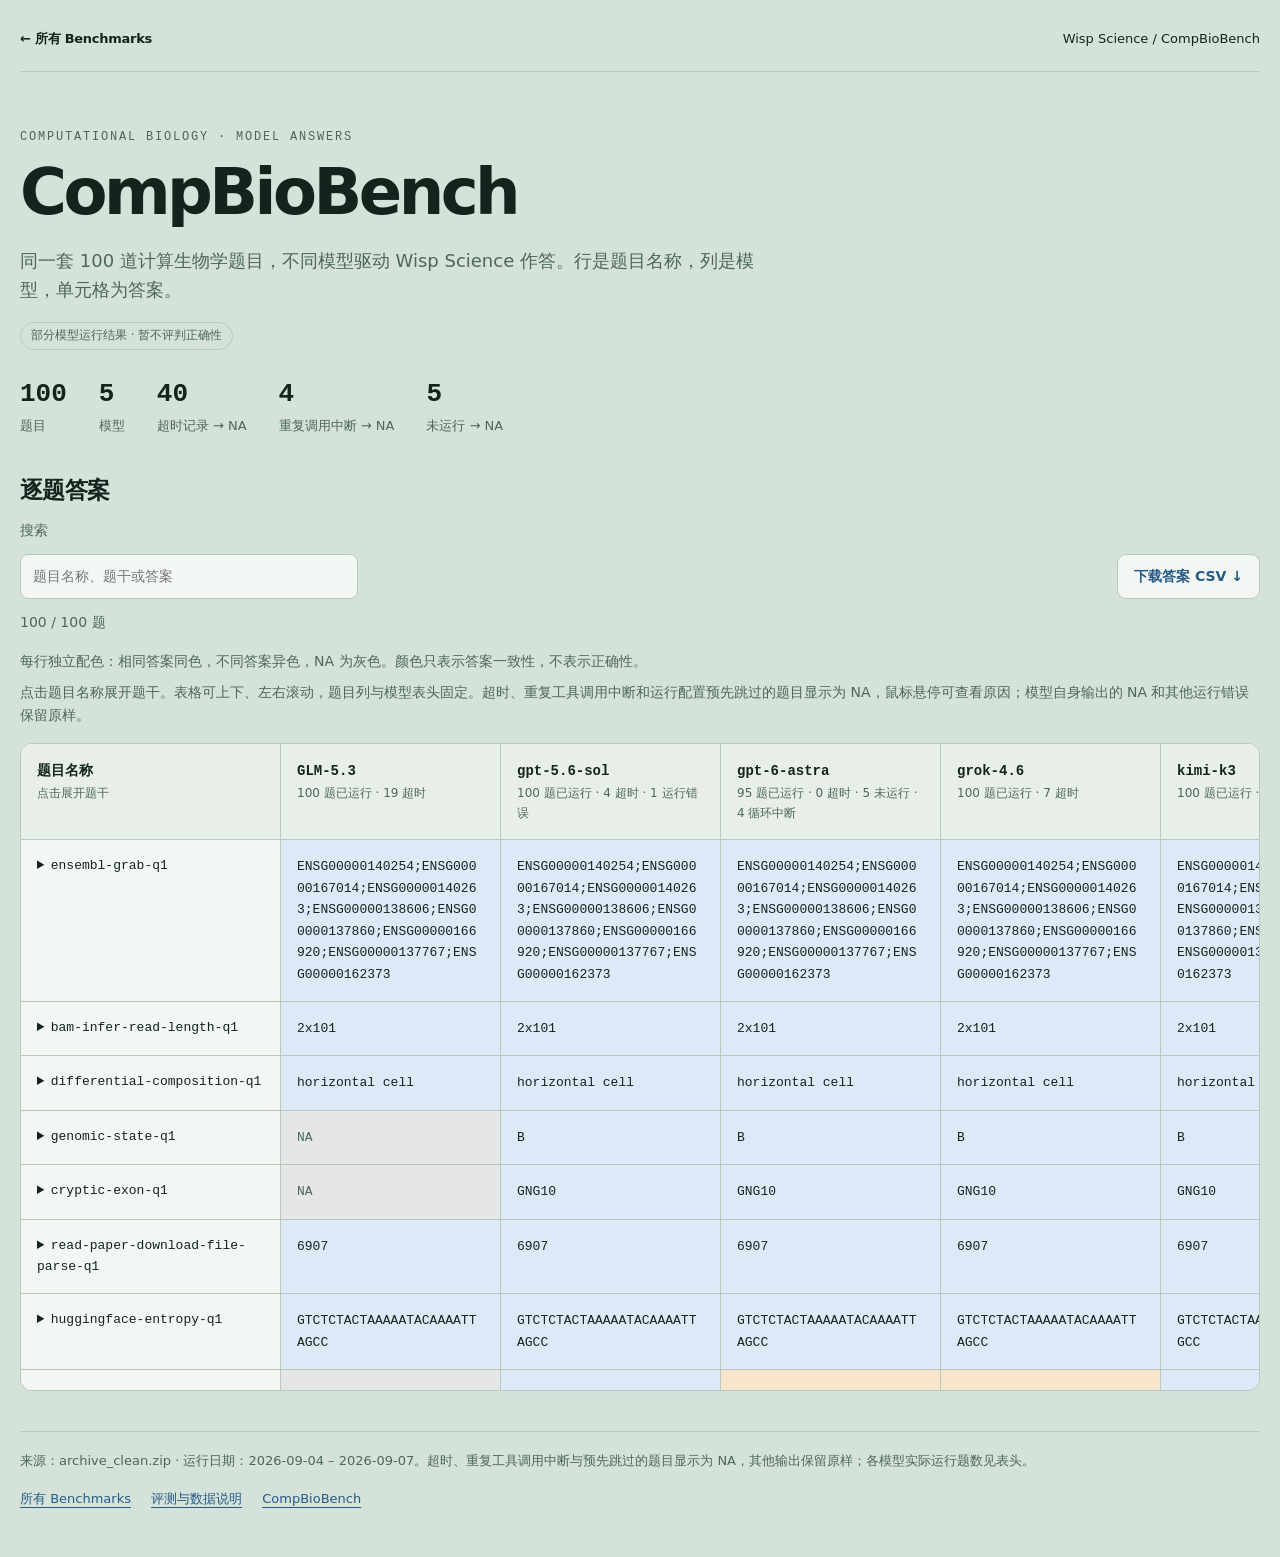
==== docs/compbiobench/index.html @ 80fd6249 "Color CompBioBench answers by agreement within each question" ====
<!DOCTYPE html>
<html lang="zh-CN">
<head>
  <meta charset="utf-8">
  <meta name="viewport" content="width=device-width, initial-scale=1">
  <title>CompBioBench · Wisp Science Benchmarks</title>
  <meta name="description" content="Wisp Science 在 CompBioBench 上的 100 题作答结果，按题目和模型并排展示原始答案。超时、重复工具调用中断和未运行显示 NA，暂不评判正确性。">
  <link rel="stylesheet" href="../site.css">
</head>
<body>
  <a class="skip" href="#results">跳到答案表</a>
  <div class="wrap wide">
    <nav class="topbar" aria-label="主导航">
      <a class="brand" href="../index.html">← 所有 Benchmarks</a>
      <span>Wisp Science / CompBioBench</span>
    </nav>
    <main>
      <header class="hero">
        <p class="eyebrow">Computational biology · Model answers</p>
        <h1>CompBioBench</h1>
        <p class="lede">同一套 100 道计算生物学题目，不同模型驱动 Wisp Science 作答。行是题目名称，列是模型，单元格为答案。</p>
        <span class="pill">部分模型运行结果 · 暂不评判正确性</span>
        <div class="stats" aria-label="运行概况">
          <div class="stat"><strong>100</strong><span>题目</span></div>
          <div class="stat"><strong>5</strong><span>模型</span></div>
          <div class="stat"><strong>40</strong><span>超时记录 → NA</span></div>
          <div class="stat"><strong>4</strong><span>重复调用中断 → NA</span></div>
          <div class="stat"><strong>5</strong><span>未运行 → NA</span></div>
        </div>
      </header>
      <section id="results" aria-labelledby="answers-title">
        <h2 id="answers-title">逐题答案</h2>
        <div class="toolbar">
          <div class="search">
            <label for="search">搜索</label>
            <input type="search" id="search" placeholder="题目名称、题干或答案" aria-controls="answer-table" autocomplete="off">
            <span class="count" id="count" role="status">100 / 100 题</span>
          </div>
          <a class="button" href="answers.csv" download>下载答案 CSV ↓</a>
        </div>
        <p class="note" style="margin:0 0 8px">每行独立配色：相同答案同色，不同答案异色，NA 为灰色。颜色只表示答案一致性，不表示正确性。</p>
        <p class="note" id="table-note" style="margin:0 0 16px">点击题目名称展开题干。表格可上下、左右滚动，题目列与模型表头固定。超时、重复工具调用中断和运行配置预先跳过的题目显示为 NA，鼠标悬停可查看原因；模型自身输出的 NA 和其他运行错误保留原样。</p>
        <div class="table-wrap" role="region" aria-label="CompBioBench 答案表，可滚动" tabindex="0">
          <table class="answers" id="answer-table" style="--model-count: 5" aria-labelledby="answers-title" aria-describedby="table-note">
            <thead><tr><th scope="col">题目名称<small>点击展开题干</small></th><th scope="col">GLM-5.3<small>100 题已运行 · 19 超时</small></th><th scope="col">gpt-5.6-sol<small>100 题已运行 · 4 超时 · 1 运行错误</small></th><th scope="col">gpt-6-astra<small>95 题已运行 · 0 超时 · 5 未运行 · 4 循环中断</small></th><th scope="col">grok-4.6<small>100 题已运行 · 7 超时</small></th><th scope="col">kimi-k3<small>100 题已运行 · 10 超时</small></th></tr></thead>
            <tbody><tr><th scope="row"><details><summary>ensembl-grab-q1</summary><p>Convert all of the following to Ensembl gene IDs. Provide the ID without the Ensembl version (e.g., ENSGXXXXXXXXXXXX not ENSGXXXXXXXXXXXX.XX). Respond with semi-colon separated values, no spaces. Inputs: 1. NM_001276266.2 2. TERB2 3. ENST00000267814 4. chr15:45167214-45187966 (hg38) 5. GeneID:9153 6. NP_922946.1 7. MIM:617658 8. BEN domain containing 5, transcript variant 6.</p></details></th><td data-answer-group="1">ENSG00000140254;ENSG00000167014;ENSG00000140263;ENSG00000138606;ENSG00000137860;ENSG00000166920;ENSG00000137767;ENSG00000162373</td><td data-answer-group="1">ENSG00000140254;ENSG00000167014;ENSG00000140263;ENSG00000138606;ENSG00000137860;ENSG00000166920;ENSG00000137767;ENSG00000162373</td><td data-answer-group="1">ENSG00000140254;ENSG00000167014;ENSG00000140263;ENSG00000138606;ENSG00000137860;ENSG00000166920;ENSG00000137767;ENSG00000162373</td><td data-answer-group="1">ENSG00000140254;ENSG00000167014;ENSG00000140263;ENSG00000138606;ENSG00000137860;ENSG00000166920;ENSG00000137767;ENSG00000162373</td><td data-answer-group="1">ENSG00000140254;ENSG00000167014;ENSG00000140263;ENSG00000138606;ENSG00000137860;ENSG00000166920;ENSG00000137767;ENSG00000162373</td></tr>
<tr><th scope="row"><details><summary>bam-infer-read-length-q1</summary><p>For the given BAM file mt.sorted.bam, infer if it&#x27;s paired or single ended reads and the read length. Expected output format: 1x57</p></details></th><td data-answer-group="1">2x101</td><td data-answer-group="1">2x101</td><td data-answer-group="1">2x101</td><td data-answer-group="1">2x101</td><td data-answer-group="1">2x101</td></tr>
<tr><th scope="row"><details><summary>differential-composition-q1</summary><p>differential.composition.q1.1.mtx.gz and differential.composition.q1.2.mtx.gz contain raw scRNA counts matrices derived from retinal samples of two individuals (one per file, each column is a unique barcode that passes QC). differential.composition.q1.genes.txt.gz is the list of common genes. One of the cell types is severely depleted in one of the two individuals. What is this cell type? Return only the name of the depleted cell type from this list: astrocyte, microglial cell, RPE cell, cone cell, rod cell, horizontal cell, bipolar cell, RGC, T cells, macrophage, Schwann cell, Pericyte, B cell, fibroblast, endothelial cell, muller glia cell.</p></details></th><td data-answer-group="1">horizontal cell</td><td data-answer-group="1">horizontal cell</td><td data-answer-group="1">horizontal cell</td><td data-answer-group="1">horizontal cell</td><td data-answer-group="1">horizontal cell</td></tr>
<tr><th scope="row"><details><summary>genomic-state-q1</summary><p>Consider chr11:124,738,681-124,738,772 (hg38). What is the likely purpose of this region? Choose only one. A. Active enhancer, Liver B. Active enhancer, Brain frontal lobe C. Active enhancer, ESC D. Active transcription, ubiquitous E. TSS poised or flanking, ubiquitous F. Polycomb repression, ubiquitous. Respond with a single letter.</p></details></th><td class="timeout" title="timeout：超时，暂记 NA" data-answer-group="0">NA</td><td data-answer-group="1">B</td><td data-answer-group="1">B</td><td data-answer-group="1">B</td><td data-answer-group="1">B</td></tr>
<tr><th scope="row"><details><summary>cryptic-exon-q1</summary><p>I have a bulk human RNA-seq fastq file cryptic.exon.q1.fq.gz. There is exactly one highly expressed coding gene that has a cryptic exon in it formed by two novel junctions. Report the HGNC gene symbol (uppercase) for that gene.</p></details></th><td class="timeout" title="timeout：超时，暂记 NA" data-answer-group="0">NA</td><td data-answer-group="1">GNG10</td><td data-answer-group="1">GNG10</td><td data-answer-group="1">GNG10</td><td data-answer-group="1">GNG10</td></tr>
<tr><th scope="row"><details><summary>read-paper-download-file-parse-q1</summary><p>Take a look at the pdf here: https://www.biorxiv.org/content/10.1101/2023.10.04.560808v2.full.pdf, can you find the exact number of peaks in the COC/L1 cluster? Follow any external links in the paper if additional data is required to answer this question. Respond with only the number.</p></details></th><td data-answer-group="1">6907</td><td data-answer-group="1">6907</td><td data-answer-group="1">6907</td><td data-answer-group="1">6907</td><td data-answer-group="1">6907</td></tr>
<tr><th scope="row"><details><summary>huggingface-entropy-q1</summary><p>Run the DNA language model here: https://huggingface.co/kuleshov-group/caduceus-ph_seqlen-131k_d_model-256_n_layer-16 on the 1000 bp long DNA sequence at hg38 chr12:7792299-7793299. Specifically, mask each base one at a time, keeping all others unmasked, and compute the per position base 2 entropy of the predictions. Return the substring corresponding to the longest run with &lt;0.5 entropy.</p></details></th><td data-answer-group="1">GTCTCTACTAAAAATACAAAATTAGCC</td><td data-answer-group="1">GTCTCTACTAAAAATACAAAATTAGCC</td><td data-answer-group="1">GTCTCTACTAAAAATACAAAATTAGCC</td><td data-answer-group="1">GTCTCTACTAAAAATACAAAATTAGCC</td><td data-answer-group="1">GTCTCTACTAAAAATACAAAATTAGCC</td></tr>
<tr><th scope="row"><details><summary>ml-model-track-overlap-q1</summary><p>Borzoi (Linder et al., doi:10.1038/s41588-024-02053-6) and Sei (Chen et al., doi:10.1038/s41588-022-01102-2) are both DNA sequence models trained to predict genomic assay outputs. Out of the Sei tracks that are linked to a specific Cistrome ID, how many tracks share provenance with any of the tracks in Borzoi? Round your answer to the nearest 100.</p></details></th><td class="timeout" title="timeout：超时，暂记 NA" data-answer-group="0">NA</td><td data-answer-group="1">1300</td><td data-answer-group="2">3600</td><td data-answer-group="2">3600</td><td data-answer-group="1">1300</td></tr>
<tr><th scope="row"><details><summary>compute-gc-content-interval-q1</summary><p>Using the GRCh38.p13 human reference genome, retrieve the reference DNA sequence for chromosome 1 from positions 1,000,000 to 1,000,100 (1-based, inclusive) on the &#x27;+&#x27; strand, and calculate: (1) gc_percent (rounded to 2 decimals), (2) length, (3) n_count (the number of Ns in the sequence), and (4) sequence_md5 (MD5 of the uppercase interval sequence). Return the results as a comma-separated string in the format: gc_percent,length,n_count,sequence_md5. For example: &quot;31.86,10,50,v24a827t740a77764d0d8e35ba56f612&quot;  </p></details></th><td data-answer-group="1">83.17,101,0,c94c827d740a77064d0d8e35bb54f686</td><td data-answer-group="1">83.17,101,0,c94c827d740a77064d0d8e35bb54f686</td><td data-answer-group="1">83.17,101,0,c94c827d740a77064d0d8e35bb54f686</td><td data-answer-group="1">83.17,101,0,c94c827d740a77064d0d8e35bb54f686</td><td data-answer-group="1">83.17,101,0,c94c827d740a77064d0d8e35bb54f686</td></tr>
<tr><th scope="row"><details><summary>reverse-search-gwas-q1</summary><p>Identify the PubMed ID of the study from which this summary statistics in reverse.search.gwas.q1.tsv.gz are derived. Print only the PMID, e.g. 31510655. </p></details></th><td class="timeout" title="timeout：超时，暂记 NA" data-answer-group="0">NA</td><td data-answer-group="1">37164013</td><td data-answer-group="2">The safest next action is to resume exact numerical matching against original summary-statistics files, using the saved catalog and comparison results in [global_match.txt](global_match.txt), [studies_catalog.tsv](studies_catalog.tsv), and [protein_heads.txt](protein_heads.txt), rather than submit a guessed PMID.</td><td class="timeout" title="timeout：超时，暂记 NA" data-answer-group="0">NA</td><td class="timeout" title="timeout：超时，暂记 NA" data-answer-group="0">NA</td></tr>
<tr><th scope="row"><details><summary>pathogenic-variant-lookup-q1</summary><p>Using the human SHH MANE Select transcript on hg38, consider the coding sequence within exon 1. Within this interval, identify all OMIM allelic variants with phenotypes that map to single-nucleotide missense substitutions in SHH. Retrieve the AlphaMissense pathogenicity scores for those amino-acid substitutions. Return the single variant with the highest AlphaMissense score, in chr:pos (1-based) format.</p></details></th><td data-answer-group="1">chr7:155811860</td><td data-answer-group="1">chr7:155811860</td><td data-answer-group="1">chr7:155811860</td><td data-answer-group="1">chr7:155811860</td><td data-answer-group="2">chr7:155806509</td></tr>
<tr><th scope="row"><details><summary>identify-donor-q1</summary><p>The pair end fastqs (identify.donor.R1.fq.gz, identify.donor.R2.fq.gz) correspond to reads from one of the 1000G donors (2504 high coverage set) from a 5Mb region of the genome. Identify the donor and report the 1000G sample ID, e.g. HG03884</p></details></th><td data-answer-group="1">HG03861</td><td data-answer-group="1">HG03861</td><td data-answer-group="1">HG03861</td><td data-answer-group="1">HG03861</td><td data-answer-group="1">HG03861</td></tr>
<tr><th scope="row"><details><summary>contaminated-rna-q3</summary><p>You are given a single-end RNA-seq FASTQ file (contaminated.rna.q3.fq.gz). The sample is expected to be human, but it may contain reads from another organism. Determine the genus of the most likely non-human organism present, if any. Report your answer as the exact scientific genus name in all lowercase letters (for example, mus), else respond with &quot;none&quot;.</p></details></th><td data-answer-group="1">mesomycoplasma</td><td data-answer-group="2">pan</td><td class="skipped" title="未运行：External taxonomic reference database; supplied FASTQ is already local" data-answer-group="0">NA</td><td data-answer-group="2">pan</td><td data-answer-group="1">mesomycoplasma</td></tr>
<tr><th scope="row"><details><summary>hic-differential-loop-q1</summary><p>Consider the MicroC data for H1 and HFF cells from the following paper: https://doi.org/10.1016/j.molcel.2020.03.003. In the sub-compartment containing the NANOG gene (chr12:7629950-7809597), there is a differential loop between the two samples. Report the position of the loop (on chr12) in the following format start;end, with start&lt;end rounded to the nearest 20000 and no commas.</p></details></th><td data-answer-group="1">7720000;7800000</td><td data-answer-group="1">7720000;7800000</td><td data-answer-group="1">7720000;7800000</td><td data-answer-group="1">7720000;7800000</td><td data-answer-group="2">7640000;7760000</td></tr>
<tr><th scope="row"><details><summary>encode-atac-pipeline-q1</summary><p>encode.atac.pipeline.q1.R1.fq.gz and encode.atac.pipeline.q1.R2.fq.gz are paired-end ATAC-seq reads from a human sample. Process them through the ENCODE ATAC-seq pipeline v2.2.3 (https://github.com/ENCODE-DCC/atac-seq-pipeline/tree/v2.2.3). Keep the input json similar to https://github.com/ENCODE-DCC/atac-seq-pipeline/blob/v2.2.3/example_input_json/ENCSR356KRQ_subsampled.json, but remove the atac.enable_xcor line. After the pipeline completes, report the reproducibility IDR N_opt number from the qc.json file.</p></details></th><td data-answer-group="1">All intermediate files are inside the workspace; nothing scientific was deleted.</td><td class="timeout" title="timeout：超时，暂记 NA" data-answer-group="0">NA</td><td class="skipped" title="未运行：External ENCODE ATAC reference bundle and alignment indexes" data-answer-group="0">NA</td><td class="timeout" title="timeout：超时，暂记 NA" data-answer-group="0">NA</td><td data-answer-group="2">29597</td></tr>
<tr><th scope="row"><details><summary>pooled-infer-donors-q1</summary><p>pooled.infer.donors.q1.bam is an aligned scRNA-seq BAM from a pooled human sample. The file includes cell barcode tags. Determine the number of distinct donors contributing cells to the pool.</p></details></th><td class="timeout" title="timeout：超时，暂记 NA" data-answer-group="0">NA</td><td data-answer-group="1">4</td><td data-answer-group="1">4</td><td data-answer-group="1">4</td><td data-answer-group="1">4</td></tr>
<tr><th scope="row"><details><summary>overexpress-tf-q1</summary><p>We perturbed a primary cell culture with a cocktail of transcription factors (TFs). ATAC-seq is performed on the initial sample and 48 hours after perturbation. overexpress.tf.q1.ref.bed.gz and overexpress.tf.q1.perturb.bed.gz contain the filtered aligned fragment files (hg38) corresponding to the initial and perturbed samples, respectively. Exactly one of the TFs in the following list is part of the cocktail: FOXA1, ASCL1, TFAP2A, RUNX1, KLF4, PAX7, TCF7, REST, SPI1, GATA3. Identify which one.</p></details></th><td data-answer-group="1">KLF4</td><td data-answer-group="1">KLF4</td><td data-answer-group="1">KLF4</td><td data-answer-group="1">KLF4</td><td class="timeout" title="timeout：超时，暂记 NA" data-answer-group="0">NA</td></tr>
<tr><th scope="row"><details><summary>conservation-lookup-q1</summary><p>Using the human SHH MANE Select transcript, take the cDNA sequence from the annotated start codon through the end of exon 1. For each of the following species: Pan troglodytes, Macaca mulatta, Pan paniscus, Indri indri, Semnopithecus johnii, Ailuropoda melanoleuca, Delphinapterus leucas, obtain the orthologous cDNA segment corresponding to the same region (prefer a one-to-one ortholog; if multiple transcripts exist, use the canonical/longest protein-coding transcript). Compute the Levenshtein edit distance to the human sequence. Return results as a comma-separated list (no spaces) in the listed species order.</p></details></th><td data-answer-group="1">9,16,0,20,5,24,35</td><td data-answer-group="2">9,16,0,29,14,24,35</td><td data-answer-group="3">0,7,0,20,5,24,27</td><td data-answer-group="3">0,7,0,20,5,24,27</td><td data-answer-group="1">9,16,0,20,5,24,35</td></tr>
<tr><th scope="row"><details><summary>splice-pred-q1</summary><p>Extract the human genomic DNA sequence from hg38 at chr12:120,196,699-120,201,111. This locus is on the minus strand. Run OpenSpliceAI (v0.0.5) to predict with the OSAIMANE-10000nt models, averaging predictions across all 5 checkpoints. Call donor and acceptor splice sites with score ≥ 0.9. Reconstruct exons on the gene strand by pairing each predicted acceptor with the next predicted donor in transcript order, and count the terminal exons using the interval boundaries as transcript boundaries. Report the total number of predicted exons.</p></details></th><td data-answer-group="1">7</td><td data-answer-group="1">7</td><td data-answer-group="1">7</td><td data-answer-group="1">7</td><td data-answer-group="2">8</td></tr>
<tr><th scope="row"><details><summary>borzoi-rnaseq-q1</summary><p>Use the Borzoi model (replicate 0) to predict the total RNA-seq coverage on the forward strand for the experiment ENCFF281BWX, over the genomic interval chr1:70157360-70353968 in the hg38 genome. Return the total predicted RNA-seq coverage over the specified interval, which means reversing any transformations that were applied to RNA-seq coverage before training the Borzoi model. The Borzoi paper is saved as borzoi.rnaseq.q1.pdf. Round the answer to the nearest 10.</p></details></th><td data-answer-group="1">9380</td><td data-answer-group="2">2810</td><td data-answer-group="1">9380</td><td data-answer-group="3">8870</td><td data-answer-group="1">9380</td></tr>
<tr><th scope="row"><details><summary>calculate-average-gene-expression-q1</summary><p>Using the single-cell dataset in AnnData format located at pbmc3k.h5ad, determine the average log-normalized expression for the gene S100B in all cells belonging to the group labeled &#x27;B cells&#x27; in the &#x27;louvain&#x27; metadata column. Use adata.X for already log-normalized expression. Use two decimal places in the answer.</p></details></th><td data-answer-group="1">-0.14</td><td data-answer-group="1">-0.14</td><td data-answer-group="1">-0.14</td><td data-answer-group="1">-0.14</td><td data-answer-group="1">-0.14</td></tr>
<tr><th scope="row"><details><summary>covid-patient-q1</summary><p>covid.patients.q1.h5ad contains PBMC scRNA-seq data from 33 donors, who are a mix of healthy and COVID patients. However, the patient metadata is missing. Identify which donors are healthy and which have COVID based on the gene expression data. Provide a single string containing comma-separated donor IDs for the healthy patients (numerically sorted), e.g.&quot;1,2,5&quot;.</p></details></th><td data-answer-group="1">1,5,11,12,17,21,24,27,29,32</td><td data-answer-group="1">1,5,11,12,17,21,24,27,29,32</td><td class="loop-abort" title="重复工具调用中断，暂记 NA" data-answer-group="0">NA</td><td data-answer-group="1">1,5,11,12,17,21,24,27,29,32</td><td data-answer-group="2">1,2,4,5,6,7,8,9,10,11,12,15,16,17,19,20,21,22,23,24,25,27,28,29,32</td></tr>
<tr><th scope="row"><details><summary>saluki-setup-optimize-q1</summary><p>Set up the Saluki model detailed in https://doi.org/10.1186/s13059-022-02811-x and use it to optimize the 3&#x27; UTR of the mRNA sequence GCCGCCACCATGGTGAGCAAGGGCGAGTAGTGTACATAATAAGGACT. Specifically, perform 3 rounds of directed evolution, trying every possible substitution in the 3&#x27; UTR and choosing the best after each round. Always use the average of predictions across all folds and use only the human output. Make sure to use GPUs if available. Report the full sequence of the optimized mRNA.</p></details></th><td data-answer-group="1">**Safest next action:** read `vf.out` from the validation run; if predictions match the published values, the answer stands; if not, re-run the evolution with the corrected encoding before reporting.</td><td data-answer-group="2">GCCGCCACCATGGTGAGCAAGGGCGAGTAGTATAAATAATAAGGGCT</td><td data-answer-group="2">GCCGCCACCATGGTGAGCAAGGGCGAGTAGTATAAATAATAAGGGCT</td><td data-answer-group="3">GCCACCATGGTGAGCAAGGGCGAGTAGTATAAATAATAAGGGCT</td><td data-answer-group="2">GCCGCCACCATGGTGAGCAAGGGCGAGTAGTATAAATAATAAGGGCT</td></tr>
<tr><th scope="row"><details><summary>identify-related-q1</summary><p>You are given identify.related.q1.tfam and identify.related.q1.tped.gz files of genotypes. I need to know if there are any 1st-degree relatives. Print a comma separated, sorted list of all individuals with a 1st-degree or closer relative in the dataset (e.g. SAMPLE_001,SAMPLE_002). If no such individuals exist, print None.</p></details></th><td data-answer-group="1">SAMPLE_081,SAMPLE_109,SAMPLE_137,SAMPLE_155</td><td data-answer-group="1">SAMPLE_081,SAMPLE_109,SAMPLE_137,SAMPLE_155</td><td data-answer-group="1">SAMPLE_081,SAMPLE_109,SAMPLE_137,SAMPLE_155</td><td data-answer-group="1">SAMPLE_081,SAMPLE_109,SAMPLE_137,SAMPLE_155</td><td data-answer-group="1">SAMPLE_081,SAMPLE_109,SAMPLE_137,SAMPLE_155</td></tr>
<tr><th scope="row"><details><summary>ep-interactions-q1</summary><p>You are given two complementary datasets describing eight candidate distal regulatory element–promoter interactions (EP1–EP8): (1) a Hi-C–like chromatin contact dataset measuring 3D proximity between each element–promoter pairs (ep.interactions.q1.hic.csv) and (2) a CRISPR perturbation dataset measuring the effect of element disruption on promoter expression (ep.interactions.q1.expr.csv). Which E–P pair is least consistent with being a true causal regulatory element–promoter interaction when integrating both datasets? Choose exactly one: A) EP1 B) EP2 C) EP3 D) EP4 E) EP5 F) EP6 G) EP7. Reply with a single letter (A-G).</p></details></th><td data-answer-group="1">C</td><td data-answer-group="1">C</td><td data-answer-group="1">C</td><td data-answer-group="1">C</td><td data-answer-group="2">A</td></tr>
<tr><th scope="row"><details><summary>sample-swap-rna-q1</summary><p>I have a scRNA-seq pseudobulk lying around from amphioxus tissue (sample.swap.rna.q1.tsv.gz). I&#x27;m not sure, but I suspect there is a sample swap. Can you check if that is the case? If there isn&#x27;t, respond &quot;None&quot;. Else respond with the names of the two cell types that have been swapped in case-sensitive lexicographic order, e.g. &quot;endoderm,epidermis&quot;.</p></details></th><td data-answer-group="1">epidermal_neural,tailbud_neural</td><td data-answer-group="2">epidermis,tailbud_neural</td><td data-answer-group="1">epidermal_neural,tailbud_neural</td><td data-answer-group="1">epidermal_neural,tailbud_neural</td><td data-answer-group="1">epidermal_neural,tailbud_neural</td></tr>
<tr><th scope="row"><details><summary>gene-fusion-q2</summary><p>You are given a bulk RNA sequencing FASTQ file (gene.fusion.q2.fq.gz) from human. The data contains a synthetic gene that is a fusion of multiple genes. Your task is to identify the genes whose exons make up the fusion gene. Report the answer as the names of the genes joined by a hyphen, in 5&#x27; to 3&#x27; order, for each exon, written in all uppercase letters, HGNC symbols. For example: TCF21-COL1A1-FN1</p></details></th><td data-answer-group="1">MYC-SP1-ZIC2-SP1-CATSPER4</td><td data-answer-group="1">MYC-SP1-ZIC2-SP1-CATSPER4</td><td data-answer-group="1">MYC-SP1-ZIC2-SP1-CATSPER4</td><td data-answer-group="1">MYC-SP1-ZIC2-SP1-CATSPER4</td><td data-answer-group="2">CATSPER4-SP1-ZIC2-SP1-MYC</td></tr>
<tr><th scope="row"><details><summary>retina-score-snps-q1</summary><p>https://zenodo.org/records/6330053 contains TensorFlow 2 models that are used for scoring the impact of SNPs on ATAC-seq in various cells types, as illustrated in the ScoreSNPs.ipynb notebook in https://zenodo.org/records/6796067. retina.score.snps.q1.tsv contains 500 SNPs (hg19 coordinates), of which half are known to be caQTLs. I would like to score the SNPs following the code in ScoreSNPs.ipynb, using the models corresponding to Rod cell type. After scoring the SNPs, report the AUPRC against the labels given in retina.score.snps.q1.tsv when using the absolute value of Rod_fold_avg_lfc as a predictor. Report answer by rounding down to two decimal places in the format: 0.80. </p></details></th><td data-answer-group="1">0.67</td><td data-answer-group="2">ERROR: api: 200 stream error: stream disconnected before completion: stream closed before response.completed</td><td data-answer-group="1">0.67</td><td class="timeout" title="timeout：超时，暂记 NA" data-answer-group="0">NA</td><td class="timeout" title="timeout：超时，暂记 NA" data-answer-group="0">NA</td></tr>
<tr><th scope="row"><details><summary>atac-tn5-shift-q1</summary><p>I got a scATAC-seq fragment file (unknown.shift.frag.bed.gz) from a colleague who aligned it to the hg38 genome. However, they applied a non-standard shift to the reads instead of the typical +4/-5. Can you help figure out what it is? Report answer in the format &quot;3;-3&quot; (corresponding to values for 5&#x27; and 3&#x27; ends).</p></details></th><td data-answer-group="1">Exact-coordinate tests rule out 10x derivation. The signal is synthetic, so let me extract the precise motif logo geometry around both ends with base resolution:</td><td data-answer-group="2">2;-1</td><td data-answer-group="2">2;-1</td><td data-answer-group="2">2;-1</td><td class="timeout" title="timeout：超时，暂记 NA" data-answer-group="0">NA</td></tr>
<tr><th scope="row"><details><summary>finding-geo-q1</summary><p>finding.geo.q1.h5ad contains a scRNA-seq dataset that is derived from a Supplementary file on GEO, and processed to filter out barcodes with low counts. Find the GSE ID of the corresponding record. Return the GSE ID at the SuperSeries level, e.g. GSE242424.</p></details></th><td data-answer-group="1">Run the exact fingerprint test (barcode + total-UMI + detected-gene-count triple) against the remaining candidates&#x27; RAW archives, in this order: **GSE233706, GSE296454, GSE309905, GSE185173, GSE292561, GSE291459, GSE318565, GSE242675, GSE263266** — then return that GSE&#x27;s SuperSeries accession if it is a subseries.</td><td data-answer-group="2">GSE114176</td><td data-answer-group="2">GSE114176</td><td class="timeout" title="timeout：超时，暂记 NA" data-answer-group="0">NA</td><td data-answer-group="3">Strong neuroblast signature — likely developing/embryonic brain. Let me refine.</td></tr>
<tr><th scope="row"><details><summary>deg-simple-q1</summary><p>I have bulk RNA-seq fastq files from 2 human samples (deg.simple.q1.sampleA.fq.gz, deg.simple.q1.sampleB.fq.gz). There is exactly one gene that is strongly differentially expressed between the two samples. Report the HGNC gene symbol (uppercase) for that gene.</p></details></th><td data-answer-group="1">KLF4</td><td data-answer-group="1">KLF4</td><td data-answer-group="1">KLF4</td><td data-answer-group="1">KLF4</td><td data-answer-group="1">KLF4</td></tr>
<tr><th scope="row"><details><summary>bigwig-density-q1</summary><p>From the given ENCFF822FDB.bigWig file corresponding to an ENCODE DNase-seq experiment in mouse brain (mm10), find the 1Mbp interval with the 3rd highest total signal intensity. Consider only those intervals that start at multiples of 1Mbp, and ignore intervals at chromosome ends that are smaller than 1Mbp. Consider only chromosomes 1-19. Report as 0-based coordinates in chr:start-end format (no commas).</p></details></th><td data-answer-group="1">chr8:70000000-71000000</td><td data-answer-group="1">chr8:70000000-71000000</td><td data-answer-group="1">chr8:70000000-71000000</td><td data-answer-group="1">chr8:70000000-71000000</td><td data-answer-group="1">chr8:70000000-71000000</td></tr>
<tr><th scope="row"><details><summary>gtf-5-utr-median-len-q1</summary><p>From the given GTF MANE.GRCh38.v1.3.refseq_genomic.gtf.gz, report the median 5&#x27; UTR, CDS, and 3&#x27; UTR lengths (use numpy median function, rounded down to nearest integer). Only consider MANE Select transcripts and those on standard chromosomes. Consider stop codon as part of CDS. Return a semicolon separated string with no space, e.g. &quot;45;551;23&quot;.</p></details></th><td data-answer-group="1">133;1296;1050</td><td data-answer-group="1">133;1296;1050</td><td data-answer-group="1">133;1296;1050</td><td data-answer-group="1">133;1296;1050</td><td data-answer-group="1">133;1296;1050</td></tr>
<tr><th scope="row"><details><summary>contaminated-rna-q2</summary><p>You are given a single end RNA-seq fastq file (contaminated.rna.q2.fq.gz). This file contains mostly human reads and a small fraction of contaminant reads. Identify the contaminant species present. Report the answer as the exact scientific name of the species in all lowercase letters with a single space separating genus and species, for example &quot;mus musculus&quot;.</p></details></th><td class="timeout" title="timeout：超时，暂记 NA" data-answer-group="0">NA</td><td data-answer-group="1">macaca mulatta</td><td class="skipped" title="未运行：External taxonomic reference database; supplied FASTQ is already local" data-answer-group="0">NA</td><td data-answer-group="2">lymphocryptovirus humangamma4</td><td class="timeout" title="timeout：超时，暂记 NA" data-answer-group="0">NA</td></tr>
<tr><th scope="row"><details><summary>sample-swap-rna-q2</summary><p>I have a scRNA-seq pseudobulk lying around from wheat (sample.swap.rna.q2.tsv.gz). I&#x27;m not sure, but I suspect there is a sample swap. Can you check if that is the case? If there isn&#x27;t, respond &quot;None&quot;. Else respond with the names of the two cell types that have been swapped in case-sensitive lexicographic order, e.g. &quot;cortex,endodermis&quot;.</p></details></th><td data-answer-group="1">None</td><td data-answer-group="1">None</td><td data-answer-group="1">None</td><td data-answer-group="1">None</td><td data-answer-group="2">cortex,epidermis</td></tr>
<tr><th scope="row"><details><summary>multiome-match-atac-rna-q1</summary><p>You are given two gzipped TSVs. Rows are features and columns are 8 pseudo-bulk cell populations (same 8 in both files). multiome.match.atac.rna.q1.rna.tsv.gz: RNA TPM (genes × populations). multiome.match.atac.rna.q1.atac.tsv.gz: ATAC 10kb-bin counts normalized to 1e6 (bins × populations). The ATAC columns have been permuted, but RNA columns are in the correct order. For each RNA column i (0-based), output the 0-based index of the matching ATAC column. Respond with a single semicolon-separated string with no spaces, length 8, e.g. 7;6;5;4;3;2;1;0.</p></details></th><td data-answer-group="1">5;1;4;0;6;3;7;2</td><td data-answer-group="1">5;1;4;0;6;3;7;2</td><td data-answer-group="1">5;1;4;0;6;3;7;2</td><td data-answer-group="1">5;1;4;0;6;3;7;2</td><td data-answer-group="1">5;1;4;0;6;3;7;2</td></tr>
<tr><th scope="row"><details><summary>spatial-sim-q2</summary><p>You are given a set of single cell transcriptomic data and Visium spatial transcriptomic data (spatial.sim.tar.gz). The single cell counts matrix is found at spatial_q_sc_counts.csv, and accompanying cell type metadata is found at spatial_q_sc_metadata.csv. Spatial count data is found at spatial_q_matrix.mtx.gz, gene counts are found at spatial_q_features.tsv.gz, and are found at spot barcodes spatial_q_barcodes.tsv.gz. Finally scale factors are found at spatial_q_scalefactors_json.json, high and low resolution tissue images are found at spatial_q_tissue_hires_image.png and patial_q_tissue_hires_image.png respectively, and tissue positions are found at spatial_q_tissue_positions.csv. The spot-based data is comprised entirely of cell types found in the single cell data. Can you tell me what cell type or cell types, if any, are biased towards being in closer spatial proximity to spots containing Tumor_Core? If none, please return &quot;None&quot;. Please list these separated by commas in alphabetical order. Expected answer format: Endothelial,Macrophage.</p></details></th><td data-answer-group="1">Fibroblast_Stroma,Macrophage</td><td data-answer-group="1">Fibroblast_Stroma,Macrophage</td><td data-answer-group="1">Fibroblast_Stroma,Macrophage</td><td data-answer-group="1">Fibroblast_Stroma,Macrophage</td><td data-answer-group="1">Fibroblast_Stroma,Macrophage</td></tr>
<tr><th scope="row"><details><summary>reverse-encode-q1</summary><p>For an ENCODE DNase-seq experiment, I started from the filtered BAM produced by the ENCODE4 v3.0.0-alpha.2 (GRCh38/hg38) pipeline. If the experiment had multiple replicates, I pooled all replicate BAMs by concatenating reads (i.e., merged at the read level) before downstream processing. I then applied an additional mapping-quality filter MAPQ ≥ 30, converted alignments to BED using bedtools bamToBed, and computed read counts in fixed 10 kb hg38 genomic bins. I then normalized the counts to sum to 1e6. The resulting binned track for one experiment is reverse.encode.q1.tsv.gz, but I lost the ENCODE experiment accession. Identify the originating ENCODE experiment accession (format ENCSR…) from which this file was derived.</p></details></th><td class="timeout" title="timeout：超时，暂记 NA" data-answer-group="0">NA</td><td class="timeout" title="timeout：超时，暂记 NA" data-answer-group="0">NA</td><td data-answer-group="1">ENCSR597URK</td><td class="timeout" title="timeout：超时，暂记 NA" data-answer-group="0">NA</td><td class="timeout" title="timeout：超时，暂记 NA" data-answer-group="0">NA</td></tr>
<tr><th scope="row"><details><summary>compute-hvg-jaccard-q1</summary><p>Using scanpy and the two AnnData H5AD files below, compute the Jaccard index (similarity) between their HVG. First subset them to common genes using the intersection of all gene names. Use exact string values from adata.var_names to resolve genes. Use sc.pp.highly_variable_genes with seurat flavor for HVG identification and default parameters. A gene is considered HVG if var[&#x27;highly_variable&#x27;] string-casts exactly to any of the following (deduplicate this list as needed in order): [&quot;True&quot;, &quot;True&quot;, &quot;1&quot;, &quot;TRUE&quot;]. Do not apply any var-level filter beyond excluding rows with missing gene_symbols. Return NaN if thresholds are not met.  The datasets are: pbmc3k.h5ad and 10x_pbmc68k_reduced.h5ad. Round the answer to two decimal places.</p></details></th><td data-answer-group="1">0.22</td><td data-answer-group="1">0.22</td><td data-answer-group="1">0.22</td><td data-answer-group="1">0.22</td><td data-answer-group="1">0.22</td></tr>
<tr><th scope="row"><details><summary>deleterious-mutation-q1</summary><p>In the paired FASTQs deleterious.mutation.q1.R1.fq.gz and deleterious.mutation.q1.R2.fq.gz (exome 2×150 bp, reads from human chr9 only), there is one gene that harbors a high-confidence homozygous nonsense SNV for a gene that is highly LoF-intolerant. Report the HGNC gene symbol (uppercase) for that gene.</p></details></th><td data-answer-group="1">STXBP1</td><td data-answer-group="1">STXBP1</td><td data-answer-group="1">STXBP1</td><td data-answer-group="1">STXBP1</td><td data-answer-group="1">STXBP1</td></tr>
<tr><th scope="row"><details><summary>genome-assembly-contiguity-q1</summary><p>In the genome reference file GCF_000001215.4_Release_6_plus_ISO1_MT_genomic.fna provided, report the N50 (integer, no commas).</p></details></th><td data-answer-group="1">25286925</td><td data-answer-group="1">25286925</td><td data-answer-group="1">25286925</td><td data-answer-group="1">25286925</td><td data-answer-group="1">25286925</td></tr>
<tr><th scope="row"><details><summary>1000G-retrieve-genotype-q1</summary><p>At hg38 chr10:110918899 (1-indexed), find the genotypes of the following individuals from the latest 1000G project data: &#x27;HG01248&#x27;, &#x27;NA19204&#x27;, &#x27;NA18614&#x27;, &#x27;NA21123&#x27;, &#x27;NA19171&#x27;, &#x27;HG02303&#x27;, &#x27;HG01274&#x27;, &#x27;HG03134&#x27;, &#x27;NA18639&#x27;, &#x27;HG01383&#x27;. Report the answer as comma separated string of genotypes: e.g. 0/0,0/1,1/1,...,0/1</p></details></th><td data-answer-group="1">0/1,0/1,1/1,1/1,0/1,1/1,0/0,0/1,0/1,1/1</td><td data-answer-group="1">0/1,0/1,1/1,1/1,0/1,1/1,0/0,0/1,0/1,1/1</td><td data-answer-group="1">0/1,0/1,1/1,1/1,0/1,1/1,0/0,0/1,0/1,1/1</td><td data-answer-group="1">0/1,0/1,1/1,1/1,0/1,1/1,0/0,0/1,0/1,1/1</td><td data-answer-group="1">0/1,0/1,1/1,1/1,0/1,1/1,0/0,0/1,0/1,1/1</td></tr>
<tr><th scope="row"><details><summary>annotate-variant-regulatory-overlap-q1</summary><p>Determine the regulatory element that overlap the given variant’s reference span for this specific variant and regulatory  resource, without liftover and reporting 1-based inclusive coordinates. Variant: GRCh38, contig chr19, position 44907187, ref allele G, alt allele A. Regulatory source: ENCODE cCRE Registry, release v4. Return the class of the regulatory element overlapping the variant and the CRE accession (e.g. EH38EXXXXX) as a comma-separated list. Expected output format: &quot;class,accession&quot;.</p></details></th><td data-answer-group="1">pELS,EH38E1957012</td><td data-answer-group="1">pELS,EH38E1957012</td><td data-answer-group="1">pELS,EH38E1957012</td><td data-answer-group="1">pELS,EH38E1957012</td><td data-answer-group="1">pELS,EH38E1957012</td></tr>
<tr><th scope="row"><details><summary>extract-rna-secondary-structure-q1</summary><p>Using the ViennaRNA package, determine the minimum free energy secondary structure for the human 5S ribosomal RNA (RNAcentral accession URS0000668495). Output must use dot-bracket notation. After the structure also output the free energy up to two decimal places in kcal/mol units. Use comma (no spaces) to separate the structure and the free energy.</p></details></th><td data-answer-group="1">......(((....(((((.((....((((.(((((((((((((((((.........)))))))))).))))))....).))))...)).))))).....)))......(((..((((((((....)))))))).)))....,-50.20</td><td data-answer-group="2">(((((((((....((((((((...((..((((..((....))..))))..))....)))))).))(((((((.....((.((.(((....))))).))....))))))))))))))))...,-50.50</td><td data-answer-group="3">......(((....(((((.((....((((.(((((((((((((((((.........)))))))))).))))))....).))))...)).))))).....)))......(((..((((((((....)))))))).)))....,-50.20 kcal/mol</td><td data-answer-group="1">......(((....(((((.((....((((.(((((((((((((((((.........)))))))))).))))))....).))))...)).))))).....)))......(((..((((((((....)))))))).)))....,-50.20</td><td data-answer-group="1">......(((....(((((.((....((((.(((((((((((((((((.........)))))))))).))))))....).))))...)).))))).....)))......(((..((((((((....)))))))).)))....,-50.20</td></tr>
<tr><th scope="row"><details><summary>protein-shape-q1</summary><p>Consider the PDB protein in the file protein.shape.q1.pdb. Which of the following uppercase letters does it resemble most closely: B, D, F, H, J, L, N, P, R, T, V, X, Z? Consider all possible projections and pick the best fit.</p></details></th><td data-answer-group="1">J</td><td data-answer-group="2">T</td><td data-answer-group="3">Z</td><td data-answer-group="2">T</td><td data-answer-group="2">T</td></tr>
<tr><th scope="row"><details><summary>deg-simple-q2</summary><p>I have bulk RNA-seq fastq files from 2 human samples (deg.simple.q2.sampleA.fq.gz, deg.simple.q2.sampleB.fq.gz). There is exactly one gene that has differentially expressed isoforms in the 2 samples. Report the HGNC gene symbol (uppercase) for that gene.</p></details></th><td data-answer-group="1">DEFB110</td><td data-answer-group="1">DEFB110</td><td data-answer-group="1">DEFB110</td><td data-answer-group="1">DEFB110</td><td data-answer-group="1">DEFB110</td></tr>
<tr><th scope="row"><details><summary>match-genotypes-q1</summary><p>match.genotypes.q1.tar.gz contains plink genotype files in hg38 for 4 individuals of European ancestry (match.genotypes.1.1.*) and a shuffled metadata table (match.genotypes.1.2.csv) for the same 4 individuals. Please provide the most likely mapping from the IIDs in the plink files to the sample IDs in the metadata file. Format your answer as follows: “SAMPLE001,MIX1;SAMPLE002,MIX2;SAMPLE003,MIX3;SAMPLE004,MIX4”. IIDs should be in lexicographic order. You are also given genotypes for an additional set of European ancestry individuals (match.genotypes.1.3.*), which could be helpful. The individuals contained in match.genotypes.1.1.* are non-overlapping with match.genotypes.1.3.*</p></details></th><td data-answer-group="1">SAMPLE001,MIX2;SAMPLE002,MIX4;SAMPLE003,MIX3;SAMPLE004,MIX1</td><td data-answer-group="1">SAMPLE001,MIX2;SAMPLE002,MIX4;SAMPLE003,MIX3;SAMPLE004,MIX1</td><td data-answer-group="1">SAMPLE001,MIX2;SAMPLE002,MIX4;SAMPLE003,MIX3;SAMPLE004,MIX1</td><td data-answer-group="1">SAMPLE001,MIX2;SAMPLE002,MIX4;SAMPLE003,MIX3;SAMPLE004,MIX1</td><td data-answer-group="2">SAMPLE001,MIX3;SAMPLE002,MIX1;SAMPLE003,MIX2;SAMPLE004,MIX4</td></tr>
<tr><th scope="row"><details><summary>spatial-sim-q1</summary><p>You are given a set of single cell transcriptomic data and Visium spatial transcriptomic data (spatial.sim.tar.gz). The single cell counts matrix is found at spatial_q_sc_counts.csv, and accompanying cell type metadata is found at spatial_q_sc_metadata.csv. Spatial count data is found at spatial_q_matrix.mtx.gz, gene counts are found at spatial_q_features.tsv.gz, and are found at spot barcodes spatial_q_barcodes.tsv.gz. Finally scale factors are found at spatial_q_scalefactors_json.json, high and low resolution tissue images are found at spatial_q_tissue_hires_image.png and patial_q_tissue_hires_image.png respectively, and tissue positions are found at spatial_q_tissue_positions.csv. The spot-based data is comprised entirely of cell types found in the single cell data. Can you tell me what cell type or cell types are included in spot ID Spot_710-1? Please list these separated by commas in alphabetical order. Expected answer format: Endothelial,Macrophage.</p></details></th><td data-answer-group="1">B_Cell,Endothelial,Macrophage</td><td data-answer-group="1">B_Cell,Endothelial,Macrophage</td><td data-answer-group="1">B_Cell,Endothelial,Macrophage</td><td data-answer-group="1">B_Cell,Endothelial,Macrophage</td><td data-answer-group="1">B_Cell,Endothelial,Macrophage</td></tr>
<tr><th scope="row"><details><summary>compute-nonoverlapping-exonic-length-q1</summary><p>Compute the total non-overlapping exonic length in base pairs for the mouse gene Lepr using the GENCODE mouse release M31 GTF located at https://ftp.ebi.ac.uk/pub/databases/gencode/Gencode_mouse/release_M31/gencode.vM31.annotation.gtf.gz. Output a single non-negative integer.</p></details></th><td data-answer-group="1">7049</td><td data-answer-group="1">7049</td><td data-answer-group="1">7049</td><td data-answer-group="1">7049</td><td data-answer-group="1">7049</td></tr>
<tr><th scope="row"><details><summary>atac-doublet-q1</summary><p>atac.doublet.q1.bed.gz contains a fragment file from a scATAC-seq sample (hg38). Barcodes with low read counts have been filtered out. Look for doublets. Return the coordinates of any one doublet, if any. Respond only with the label of the barcode in the format: &quot;AAATGGAACGTTAAAG-1&quot;, or &quot;None&quot;.</p></details></th><td data-answer-group="1">None</td><td data-answer-group="2">AACATGGAGCGCCGGG-1</td><td class="loop-abort" title="重复工具调用中断，暂记 NA" data-answer-group="0">NA</td><td data-answer-group="2">AACATGGAGCGCCGGG-1</td><td data-answer-group="1">None</td></tr>
<tr><th scope="row"><details><summary>enriched-motif-identification-q1</summary><p>Consider the DNA sequence provided as dna_with_secret_motif.fasta. Of these motifs, which is the most prevalent? FOXA1, GATA3, MAX, STAT1, OCT4, P53, NANOG, HNF4A, TBP, FOS, MYC, JUN, FOXO1, CTCF, TCF7, SOX2, E2F1, CREB1, GATA1, KLF3.</p></details></th><td data-answer-group="1">CTCF</td><td data-answer-group="1">CTCF</td><td data-answer-group="1">CTCF</td><td data-answer-group="1">CTCF</td><td data-answer-group="2">MYC</td></tr>
<tr><th scope="row"><details><summary>find-deletion-q1</summary><p>You are given shallow paired-end whole genome sequencing FASTQ files (find.deletion.r1.fq.gz, find.deletion.r2.fq.gz) simulated from a chromosome of the human genome hg38 which contains a large deletion. Your task is to identify the approximate coordinates of this deletion relative to the reference genome. Report the chromosome, the start coordinate, and the end coordinate of the deletion, with both coordinates rounded to the nearest 100,000 bases. Format your answer as chr:start-end. For example: chr1:10000000-10300000.</p></details></th><td class="timeout" title="timeout：超时，暂记 NA" data-answer-group="0">NA</td><td class="timeout" title="timeout：超时，暂记 NA" data-answer-group="0">NA</td><td class="skipped" title="未运行：External hg38 genome and alignment index; supplied FASTQs are already local" data-answer-group="0">NA</td><td data-answer-group="1">chr22:20000000-21000000</td><td class="timeout" title="timeout：超时，暂记 NA" data-answer-group="0">NA</td></tr>
<tr><th scope="row"><details><summary>three-way-barnyard-q1</summary><p>Given paired-end 10x scRNA-seq FASTQs (three.way.barnyard.q1.R1.fq.gz, three.way.barnyard.q1.R2.fq.gz) from a 3-species barnyard (human, mouse, pig)—R1 = 28-bp cell barcode+UMI, R2 = 91-bp cDNA—assume all barcodes are valid single cells (no empty droplets or doublets; no further barcode filtering required) and report the mixture as percentages rounded to the nearest 10%, semicolon-separated, summing to 100, for human, mouse, and pig, respectively. Example output: &quot;50;20;30&quot;.</p></details></th><td data-answer-group="1">10;30;60</td><td data-answer-group="1">10;30;60</td><td data-answer-group="1">10;30;60</td><td data-answer-group="1">10;30;60</td><td data-answer-group="1">10;30;60</td></tr>
<tr><th scope="row"><details><summary>subtype-inflammation-q1</summary><p>subtype.inflammation.q1.1.mtx.gz and subtype.inflammation.q1.2.mtx.gz contain raw scRNA counts matrices from retinal samples from two eyes of an individual (one per file, each column is a unique barcode that passes QC). subtype.inflammation.q1.genes.txt.gz is the list of common genes. One of the cell types is inflammed in one eye compared to the other. What is this cell type? Return only the name of the inflammed cell type from this list: astrocyte, microglial cell, RPE cell, cone cell, rod cell, horizontal cell, bipolar cell, RGC, T cells, macrophage, Schwann cell, Pericyte, B cell, fibroblast, muller glia cell, endothelial cell.</p></details></th><td data-answer-group="1">muller glia cell</td><td data-answer-group="1">muller glia cell</td><td data-answer-group="1">muller glia cell</td><td data-answer-group="1">muller glia cell</td><td data-answer-group="1">muller glia cell</td></tr>
<tr><th scope="row"><details><summary>read-proportions-q1</summary><p>read.proportions.q1.fa contains a synthetic genome with four chromosomes. read.proportions.q1.fq.gz contains 40,000 single-end 36 bp reads drawn from this genome. A read is generated by first picking a chromosome with probability pi =(pi_1, ..., pi_4), then sampling a position uniformly along that chromosome, with some small error rate. Estimate pi and report four integers (percentages) in FASTA contig order (chr1–chr4), each rounded to the nearest 5; if needed, adjust the last value so the total is 100. Expected output format: 15,25,25,35.</p></details></th><td data-answer-group="1">50,20,20,10</td><td data-answer-group="1">50,20,20,10</td><td data-answer-group="1">50,20,20,10</td><td data-answer-group="1">50,20,20,10</td><td data-answer-group="2">85,10,5,0</td></tr>
<tr><th scope="row"><details><summary>sample-swap-atac-q2</summary><p>I have a single-cell ATAC-seq cluster counts pseudobulks lying around from human retinal-associated tissue (sample.swap.atac.q2.tsv.gz). I&#x27;m not sure, but I suspect there is a sample swap. Can you check if that is the case? If there isn&#x27;t, respond &quot;None&quot;. Else respond with the names of the two cell types that have been swapped in case-sensitive lexicographic order, e.g. &quot;AIIamacrine,Rod&quot;.</p></details></th><td data-answer-group="1">None</td><td data-answer-group="1">None</td><td data-answer-group="1">None</td><td data-answer-group="1">None</td><td data-answer-group="1">None</td></tr>
<tr><th scope="row"><details><summary>exogenous-mix-reads-q1</summary><p>I have FASTQ data from a perturbation experiment involving KLF4 exogenous overexpression using a Sendai virus. I want to estimate the fraction of exogenous-origin reads in exogenous.mix.reads.q1.mix.fq, given exogenous.mix.reads.q1.exo.fq (early timepoint, assumed purely exogenous) and exogenous.mix.reads.q1.endo.fq (later timepoint, predominantly endogenous). All files contain reads mapping to KLF4. I don&#x27;t have details on the Sendai construct. If possible, estimate the percent of exogenous reads in exogenous.mix.reads.q1.mix.fq (by read count) to the nearest 10 and return only the integer (e.g. 50); if not possible, return NA.</p></details></th><td data-answer-group="1">50</td><td data-answer-group="2">80</td><td data-answer-group="3">30</td><td data-answer-group="3">30</td><td data-answer-group="3">30</td></tr>
<tr><th scope="row"><details><summary>perturb-seq-align-q1</summary><p>perturb.seq.align.q1.ref.h5ad contains a scRNA-seq matrix from a small scale Perturb-seq experiment in a cell type. perturb.seq.align.q1.query.h5ad contains a scRNA-seq matrix from a Perturb-seq experiment using the same guides in a different cell type. However, the targets of the guides are missing. Can you find the guides corresponding to the following target genes: PABPC1, NUDT21, LEO1. Return the answer as a comma separate list in the format: &quot;guide1,guide2,guide3&quot;.</p></details></th><td data-answer-group="1">guide18,guide13,guide10</td><td data-answer-group="2">guide18,guide13,guide14</td><td data-answer-group="2">guide18,guide13,guide14</td><td data-answer-group="2">guide18,guide13,guide14</td><td data-answer-group="3">I&#x27;ll implement a standard pipeline: normalize both datasets on common genes, compute per-guide pseudobulk log-expression, regress out NT-control mean per dataset, then correlate each query guide&#x27;s differential signature with each reference guide&#x27;s signature.</td></tr>
<tr><th scope="row"><details><summary>gwas-ancestry-q1</summary><p>Identify the ancestry group which was used to compute these summary statistics in the file gwas.ancestry.q1.tsv.gz. Your answer should be one of the following population codes: AFR (African), ASJ (Ashkenazi Jew), EAS (East Asian), EUR (European),  HIS (Hispanic), MID (Middle Eastern), OCE (Oceania), SAS (South Asian). Respond with the 3 letter code only.</p></details></th><td data-answer-group="1">- Safest next action: finish/fix downloads (EAS=2/2a, EUR=f/f7, plus verify AA/HIS/SAS), then join each file to our data on RSID and compare −log10P (correlation + exact-match rate, plus which SNPs are NA/missing per ancestry). The NA pattern plus exact P-value match will identify the ancestry conclusively; answer is then the corresponding 3-letter code (current lean: a non-EAS, non-EUR ancestry among AFR/SAS/HIS, unconfirmed).</td><td data-answer-group="2">AFR</td><td data-answer-group="3">HIS</td><td data-answer-group="2">AFR</td><td data-answer-group="4">EAS</td></tr>
<tr><th scope="row"><details><summary>gene-info-grab-q1</summary><p>Consider the gene Hand1. Answer each question with the exact format specified. 1. What is its Ensembl gene ID? (format: ENSMUSGXXXXXXXXXXX, no version suffix) 2. How many amino acids does the canonical protein isoform encode? (integer) 3. Does this gene have more than 5 or fewer than 5 introns? (answer: &quot;more&quot; or &quot;fewer&quot;) 4. What is the Ensembl gene ID of the nearest protein-coding gene upstream of Hand1? (format: ENSMUSGXXXXXXXXXXX, no version suffix) Respond with semi-colon separate values, no spaces, e.g. &quot;ENSMUSGXXXXXXXXXXX;23;more;ENSMUSGXXXXXXXXXXX&quot;</p></details></th><td data-answer-group="1">ENSMUSG00000037335;216;fewer;ENSMUSG00000037331</td><td data-answer-group="1">ENSMUSG00000037335;216;fewer;ENSMUSG00000037331</td><td data-answer-group="1">ENSMUSG00000037335;216;fewer;ENSMUSG00000037331</td><td data-answer-group="1">ENSMUSG00000037335;216;fewer;ENSMUSG00000037331</td><td data-answer-group="1">ENSMUSG00000037335;216;fewer;ENSMUSG00000037331</td></tr>
<tr><th scope="row"><details><summary>genome-coords-q1</summary><p>You are given a dataset (single_cell_dynamics_question.csv) of time-resolved single-cell measurements from 600 cells, each tracked over 250 consecutive time points. Each row corresponds to one cell at one time point and includes: enhancer coordinates: enh_x, enh_y, enh_z (nm), promoter coordinates: prom_x, prom_y, prom_z (nm), transcription - whether nascent transcription was detected at that time point (0/1). Define the enhancer-promoter distance as the 3D Euclidean distance. Define a proximity event (“contact”) deterministically as the distance &lt;= 260nm. Based only on the quantities you computed above, select the single most defensible conclusion. Choose exactly one. A. Enhancer–promoter proximity and transcription are independent processes with no functional relationship. B. Transcriptional activity promotes enhancer–promoter proximity. C. Enhancer–promoter proximity promotes transcriptional activity. D. Contact and transcription share a feedback loop. E. An alternate explanation not covered here. Respond with a single letter (A-E).</p></details></th><td data-answer-group="1">D</td><td data-answer-group="1">D</td><td data-answer-group="2">E</td><td data-answer-group="1">D</td><td data-answer-group="1">D</td></tr>
<tr><th scope="row"><details><summary>mystery-peak-set-q1</summary><p>The file mystery.peak.set.q1.bed.gz contains genomic intervals for six distinct peak sets (S1–S6), all mapped to the hg38 reference genome. Each peak set represents accessible chromatin regions identified under different experimental conditions. One of these peak sets corresponds to a chromatin accessibility pattern that is strongly depleted in large public collections of unperturbed human samples, including both primary tissues and established cell lines. Identify which peak set (S1–S6) shows this depletion and report its name.</p></details></th><td class="timeout" title="timeout：超时，暂记 NA" data-answer-group="0">NA</td><td data-answer-group="1">S5</td><td data-answer-group="1">S5</td><td class="timeout" title="timeout：超时，暂记 NA" data-answer-group="0">NA</td><td data-answer-group="1">S5</td></tr>
<tr><th scope="row"><details><summary>phase-chain-q1</summary><p>Files phase.chain.q1.R1.fq.gz and phase.chain.q1.R2.fq.gz contain exactly 1000 read pairs (2x150) sampled 50:50 from 2 synthetic haplotypes covering a 1.5kb region of hg38. Discover all biallelic SNPs and 1-bp indels in the interval, and phase by read-backed evidence only. Return the haplotypes in genomic order in the form A-G-T-I|G-A-C-C for the 2 haploytpes, using I for insertion and D for deletion. Use alphabetical ordering to decide which haplotype comes first.</p></details></th><td data-answer-group="1">C-D-G-D-A-G-T|T-I-C-I-T-A-G</td><td data-answer-group="2">A-C-T-T-C-A-C-G|C-T-A-I-G-D-I-A</td><td data-answer-group="3">A-C-T-D-C-A-D-G|C-T-A-G-G-D-G-A</td><td data-answer-group="3">A-C-T-D-C-A-D-G|C-T-A-G-G-D-G-A</td><td data-answer-group="4">A-C-T-D-C-A-G-C-G|C-T-A-G-G-G-C-G-A</td></tr>
<tr><th scope="row"><details><summary>enformer-basic-q1</summary><p>What is the exact count of the number of parameters in the Enformer model (https://doi.org/10.1038/s41592-021-01252-x). Specifically, report the number of trainable parameters including both the human and mouse heads. Format the number without commas.</p></details></th><td data-answer-group="1">251221292</td><td data-answer-group="1">251221292</td><td data-answer-group="1">251221292</td><td data-answer-group="1">251221292</td><td data-answer-group="1">251221292</td></tr>
<tr><th scope="row"><details><summary>bedtools-ops-q1</summary><p>In the given ENCODE narrowpeak bed file ENCFF333TAT.bed.gz, convert each interval into a 500bp interval centered at the peak summit. Merge all intervals, and then exclude any that overlaps with the provided blacklist file ENCFF356LFX.bed.gz. Return the total number of bases in the final file, no commas.</p></details></th><td data-answer-group="1">111423829</td><td data-answer-group="1">111423829</td><td data-answer-group="1">111423829</td><td data-answer-group="1">111423829</td><td data-answer-group="2">111424282</td></tr>
<tr><th scope="row"><details><summary>orf-annot-q1</summary><p>You are given a fasta file containing a human mRNA sequence. Find the main CDS of the sequence, return the start position of the CDS (in a 0-based coordinate system, starting from the first base of the given sequence) and the length of the translated protein in the format 4;2.</p></details></th><td data-answer-group="1">282;351</td><td data-answer-group="1">282;351</td><td data-answer-group="1">282;351</td><td data-answer-group="1">282;351</td><td data-answer-group="1">282;351</td></tr>
<tr><th scope="row"><details><summary>reverse-search-gwas-q2</summary><p>Identify the PubMed ID of the study from which the summary stats in reverse.search.gwas.q2.gz are derived. Print only the PMID, e.g. 31510655.</p></details></th><td class="timeout" title="timeout：超时，暂记 NA" data-answer-group="0">NA</td><td data-answer-group="1">25865494</td><td data-answer-group="2">36224396</td><td data-answer-group="2">36224396</td><td data-answer-group="3">34128465</td></tr>
<tr><th scope="row"><details><summary>disease-samples-q1</summary><p>The file disease.samples.q1.tsv contains bulk RNA-seq TPM data for 9 individuals. Metadata is missing, but the samples are known to be a mix of healthy and diseased subjects. Identify the diseased samples and return their IDs as a sorted, comma-separated string (e.g., Sample_2,Sample_8,Sample_9).</p></details></th><td data-answer-group="1">Sample_1,Sample_4,Sample_6,Sample_8,Sample_9</td><td data-answer-group="1">Sample_1,Sample_4,Sample_6,Sample_8,Sample_9</td><td data-answer-group="1">Sample_1,Sample_4,Sample_6,Sample_8,Sample_9</td><td data-answer-group="1">Sample_1,Sample_4,Sample_6,Sample_8,Sample_9</td><td data-answer-group="1">Sample_1,Sample_4,Sample_6,Sample_8,Sample_9</td></tr>
<tr><th scope="row"><details><summary>contaminated-rna-q1</summary><p>You are given a single end RNA-seq fastq file (contaminated.rna.q1.fq.gz). This file contains mostly human reads and a small fraction of contaminant reads. Identify the contaminant species present. Report the answer as the exact scientific name of the species in all lowercase letters with a single space separating genus and species, for example &quot;mus musculus&quot;.</p></details></th><td class="timeout" title="timeout：超时，暂记 NA" data-answer-group="0">NA</td><td data-answer-group="1">mus musculus</td><td class="skipped" title="未运行：External taxonomic reference database; supplied FASTQ is already local" data-answer-group="0">NA</td><td data-answer-group="2">hydra vulgaris</td><td data-answer-group="3">human gammaherpesvirus 4</td></tr>
<tr><th scope="row"><details><summary>variant-coordinate-lookup-q1</summary><p>Retrieve the single base genomic position for the following variant identifiers: rs200533370, rs241311, NM_006492.3:c.595-2A&gt;T, CA548798891, VCV000587372.6, OMIM 616787.0001 on the GRCh38 reference assembly. Report in semi-colon separated chr#:position format (1-based, inclusive), no spaces (e.g. chr1:2;chr2:34).</p></details></th><td data-answer-group="1">chrX:47574285;chr1:228858538;chr1:110061565;chr3:181712343;chr10:102685872;chr16:3523261</td><td data-answer-group="1">chrX:47574285;chr1:228858538;chr1:110061565;chr3:181712343;chr10:102685872;chr16:3523261</td><td data-answer-group="1">chrX:47574285;chr1:228858538;chr1:110061565;chr3:181712343;chr10:102685872;chr16:3523261</td><td data-answer-group="1">chrX:47574285;chr1:228858538;chr1:110061565;chr3:181712343;chr10:102685872;chr16:3523261</td><td data-answer-group="1">chrX:47574285;chr1:228858538;chr1:110061565;chr3:181712343;chr10:102685872;chr16:3523261</td></tr>
<tr><th scope="row"><details><summary>histone-chip-q1</summary><p>I have a histone ChIP-seq ENCODE-style filtered tagAlign file (histone.chip.q1.signal.tagalign.gz) along with its control (histone.chip.q1.control.tagalign.gz), both hg38. I lost the metadata. Can you figure out the histone mark? Output exactly one label from this set: H3K4me3, H3K27ac, H3K4me1, H3K36me3, H3K27me3, H3K9me3.</p></details></th><td data-answer-group="1">H3K9me3</td><td data-answer-group="1">H3K9me3</td><td data-answer-group="1">H3K9me3</td><td data-answer-group="1">H3K9me3</td><td data-answer-group="2">H3K27me3</td></tr>
<tr><th scope="row"><details><summary>cell-proportions-q1</summary><p>I have a counts matrix of single cell transcriptomic data, cell.proportions.q1.mtx.gz. The data contains measurements from 5350 cells, each with 1000 measured genes. That data was generated by measuring data from a co-culture of a few unique cell types. Can you tell me the proportions of those cells in descending order to the nearest 5 percent? Drop any cells with questionable QC. Expected output: 35;35;20;10 if there are 4 cell types.</p></details></th><td data-answer-group="1">50;35;15</td><td data-answer-group="1">50;35;15</td><td data-answer-group="1">50;35;15</td><td data-answer-group="1">50;35;15</td><td data-answer-group="1">50;35;15</td></tr>
<tr><th scope="row"><details><summary>three-way-barnyard-q2</summary><p>Given paired-end 10x scRNA-seq FASTQs (three.way.barnyard.q2.R1.fq.gz, three.way.barnyard.q2.R2.fq.gz) from a 3-species barnyard (human, mouse, pig)—R1=28-bp cell barcode+UMI, R2≈91-bp cDNA. The barcodes are pre-thresholded for minimum read depth. Report the percentages among confidently assigned single-cell barcodes for human, mouse, pig (rounded to the nearest 10%, comma-separated, summing to 100) and also assign a tissue of origin for human, mouse, pig, respectively, chosen from: liver, heart, testis, kidney, bone_marrow, spleen, cortex, retina, lung, skin. Expected output format: 40;40;20;kidney;heart;heart.</p></details></th><td data-answer-group="1">50,30,50;bone_marrow;lung;testis</td><td data-answer-group="2">10;30;60;bone_marrow;lung;testis</td><td data-answer-group="2">10;30;60;bone_marrow;lung;testis</td><td data-answer-group="2">10;30;60;bone_marrow;lung;testis</td><td data-answer-group="3">20;30;50;bone_marrow;lung;testis</td></tr>
<tr><th scope="row"><details><summary>chip-pioneer-q1</summary><p>chip.pioneer.q1.tar contains fragment bed files obtained by aligning paired-end reads from multiple ChIP-seq experiments and their input controls using the Chromap aligner (v0.2.6, --preset chip, hg38). 6 TFs (TF1-TF6) were each separately overexpressed in BJ fibroblasts for 48 hours at comparable protein levels, and ChIP-seq was then performed. Obtain the BJ fibroblasts DNase-seq data corresponding to ENCODE accession ENCSR000EME. Using these, determine which TF showcases the most pioneering ability- which can be assumed to be reflected in the ChIP-seq signal at 48 hours. Respond with one of TF1, TF2, TF3, TF4, TF5, TF6.</p></details></th><td class="timeout" title="timeout：超时，暂记 NA" data-answer-group="0">NA</td><td data-answer-group="1">TF5</td><td data-answer-group="2">TF4</td><td class="timeout" title="timeout：超时，暂记 NA" data-answer-group="0">NA</td><td class="timeout" title="timeout：超时，暂记 NA" data-answer-group="0">NA</td></tr>
<tr><th scope="row"><details><summary>deleterious-mutation-q2</summary><p>In deleterious.mutation.q2.R1.fq.gz (exome 1×150 bp, reads from human 50Mb chunk of chr9 only), there is one gene that harbors a high-confidence nonsense SNV consistent with somatic mosaicism. The gene is highly LoF-intolerant. Report the HGNC gene symbol (uppercase) for the affected gene, and the approximate alternate allele frequency, rounded to the nearest 10%. Expected output format: POU5F1,10</p></details></th><td data-answer-group="1">STXBP1,20</td><td data-answer-group="1">STXBP1,20</td><td data-answer-group="1">STXBP1,20</td><td data-answer-group="1">STXBP1,20</td><td data-answer-group="1">STXBP1,20</td></tr>
<tr><th scope="row"><details><summary>bam-ops-q1</summary><p>For the given BAM file mt.sorted.bam, how many reads pass quality threshold of 30 and are properly paired?</p></details></th><td data-answer-group="1">44</td><td data-answer-group="1">44</td><td data-answer-group="1">44</td><td data-answer-group="1">44</td><td data-answer-group="1">44</td></tr>
<tr><th scope="row"><details><summary>perturb-seq-effect-q1</summary><p>You are given the cellranger output of a CRISPR perturb-seq experiment in perturb.seq.effect.q1.tar.gz where cell features are at filtered_feature_bc_matrix/features.tsv.gz, counts are at filtered_feature_bc_matrix/matrix.mtx.gz, barcodes are at filtered_feature_bc_matrix/barcodes.tsv.gz, guide assignment per cell is at perturb_protospacer_calls_per_cell.csv, and guide reference at feature_reference.csv. I am interested in finding guides which robustly knockdown the interferon gamma pathway. We need to decide which target gene from this screen to explore in a follow up screen - which gene target should be selected? Respond with a single gene target name (i.e. CCL6).</p></details></th><td data-answer-group="1">STAT1</td><td data-answer-group="2">ISG15</td><td data-answer-group="2">ISG15</td><td data-answer-group="2">ISG15</td><td data-answer-group="1">STAT1</td></tr>
<tr><th scope="row"><details><summary>exogenous-mix-reads-q2</summary><p>I have FASTQ data from a perturbation experiment involving KLF4 exogenous overexpression using a Sendai virus. I want to estimate the fraction of exogenous-origin reads in exogenous.mix.reads.q2.mix.fq, given exogenous.mix.reads.q2.exo.fq (early timepoint, assumed purely exogenous) and exogenous.mix.reads.q2.endo.fq (later timepoint, predominantly endogenous). All files contain reads mapping to KLF4. I don&#x27;t have details on the Sendai construct.  If possible, estimate the percent of exogenous reads in exogenous.mix.reads.q2.mix.fq (by read count) to the nearest 10 and return only the integer (e.g. 50); if not possible, return NA.</p></details></th><td data-answer-group="1">90</td><td data-answer-group="1">90</td><td data-answer-group="0">NA</td><td data-answer-group="0">NA</td><td data-answer-group="1">90</td></tr>
<tr><th scope="row"><details><summary>align-one-sequence-to-reference-q1</summary><p>Where does CACACACAGGAGAT align to in the given GCF_000001215.4_Release_6_plus_ISO1_MT_genomic.fna? Report as 0-based coordinates in contig:start-end format (no commas).</p></details></th><td data-answer-group="1">NT_033779.5:4280595-4280608</td><td data-answer-group="2">NT_033779.5:4280595-4280609</td><td data-answer-group="2">NT_033779.5:4280595-4280609</td><td data-answer-group="2">NT_033779.5:4280595-4280609</td><td data-answer-group="2">NT_033779.5:4280595-4280609</td></tr>
<tr><th scope="row"><details><summary>promoter-sequence-retrieval-q1</summary><p>Using the Ensembl GRCz11 genome assembly and Ensembl gene annotation, what is the DNA sequence of the promoter region of the zebrafish gene shha? Define the promoter as the region spanning positions −500 to +100 relative to the transcription start site (TSS) of the canonical transcript, where the TSS is position 0, negative positions are upstream, and positive positions are downstream, yielding a 601 bp sequence. Return the sequence in 5′ to 3′ orientation on the sense strand (reverse complement the genomic sequence if the gene is on the − strand).</p></details></th><td data-answer-group="1">[base64]</td><td data-answer-group="1">[base64]</td><td data-answer-group="1">[base64]</td><td data-answer-group="1">[base64]</td><td data-answer-group="1">[base64]</td></tr>
<tr><th scope="row"><details><summary>bedtools-chromhmm-q1</summary><p>We wish to find the chromatin states overlapping the peaks in the given ENCODE narrowpeak bed file ENCFF333TAT.bed.gz. We have a ChromHMM annotation bed file E055_15_coreMarks_dense.bed.gz. What percentage of all bases in the peaks overlap with the 14_ReprPCWk annotation? Ignore bases in the peak file that don&#x27;t have any corresponding annotation in the annotation file. Round to the nearest integer. Output format: &quot;42&quot;.</p></details></th><td data-answer-group="1">36543965 / 227344497 × 100 = 16.07% → **16**</td><td data-answer-group="2">16</td><td data-answer-group="2">16</td><td data-answer-group="2">16</td><td data-answer-group="2">16</td></tr>
<tr><th scope="row"><details><summary>lung-cancer-sc-q1</summary><p>You are given a single cell transcriptomic counts data generated from primary human tumor samples from patients with lung cancer (lung.cancer.sc.h5ad). This file has been cleaned for doublets and low quality cells already. Each sample is from a patient with lung adenocarcinoma (LUAD) or lung squamous cell carcinoma (LUSC). Out of samples Patient_005, Patient_006, Patient_007, Patient_018, and Patient_040, identify the LUSC sample with the highest proportion of dendritic cells out of all cells in that sample? Secondly, what percentage, to the nearest 20 percent, of all non-immune cells across all samples are malignant basal cells from LUSC patients? Expected answer format: Patient_006;20.</p></details></th><td data-answer-group="1">Patient_018;40</td><td data-answer-group="2">Patient_005;40</td><td class="loop-abort" title="重复工具调用中断，暂记 NA" data-answer-group="0">NA</td><td data-answer-group="1">Patient_018;40</td><td data-answer-group="2">Patient_005;40</td></tr>
<tr><th scope="row"><details><summary>tissue-fibroblast-q1</summary><p>I have a counts matrix of transcriptomic reads from a murine multi-tissue fibroblast atlas, tissue.fibroblast.q1.rds. I want to know what tissue the fibroblast corresponding to barcode Cell_11249_MCI is from, and what tissue the fibroblast corresponding to the barcode Cell_10369_WXV is. Please provide an answer in a string format with each answer separated by a comma, and select each answer from &quot;Lymph node&quot;, &quot;Pancreas&quot;, &quot;Muscle&quot;, &quot;Tendon&quot;, &quot;Mesentery&quot;, &quot;Omentum&quot; , &#x27;Adipose&quot;, &quot;Artery&quot;, &quot;Bone&quot;, &quot;Heart&quot;, &quot;Intestine&quot;, &quot;Skin&quot;, &quot;Lung&quot;, &quot;Liver&quot;, or &quot;Spleen&quot;. Expected output format example: Pancreas,Omentum. </p></details></th><td class="timeout" title="timeout：超时，暂记 NA" data-answer-group="0">NA</td><td data-answer-group="1">Lung,Bone</td><td data-answer-group="1">Lung,Bone</td><td data-answer-group="1">Lung,Bone</td><td data-answer-group="2">Lung,Adipose</td></tr>
<tr><th scope="row"><details><summary>characterize-response-q1</summary><p>characterize.response.q1.txt contains an ordered list of differentially regulated genes in one direction (decreasing abs log-fold change, all sharing the same sign) in a specific immune cell type in response to a specific condition. Which condition, cell type pair from the following options most specifically describes this gene set. Conditions: a. stimulation by lipopolysaccharide (LPS), b. exhaustion, c. stimulation by cytokine LIF, d. stimulation by cytokine IL-39, e. COVID-19, f. sepsis, g. Med12 knockout, h. systemic lupus erythematosus, i. treatment with BMS-34554, j. treatment with aldesleukin, k. aging, l. rheumatoid arthritis. Cell types: i. monocytes, ii. CD8 T cells, iii. CD4 T cells, iv. B cells, v. dendritic cells, vi. NK cells, vii. Neutrophils. Respond in the format d;ii.</p></details></th><td data-answer-group="1">c;v</td><td data-answer-group="2">a;i</td><td data-answer-group="3">c;i</td><td data-answer-group="1">c;v</td><td data-answer-group="1">c;v</td></tr>
<tr><th scope="row"><details><summary>geo-lookup-read-matrix-market-q1</summary><p>From the supplementary data of the GEO accession GSE242423, for the D2 scRNA-seq matrix, retrieve the counts for SOX2 for barcode AAACCCAAGTCTTCGA-1.</p></details></th><td data-answer-group="1">20</td><td data-answer-group="1">20</td><td data-answer-group="1">20</td><td data-answer-group="1">20</td><td data-answer-group="1">20</td></tr>
<tr><th scope="row"><details><summary>annotate-variant-gene-impact-q1</summary><p>What is the clinical significance reported in the ClinVar database for the SPI1 variant represented by the HGVS notation NM_003120.3(SPI1):c.143-2A&gt;C? Respond with only the correct cateogry. Answer in all lowercase.</p></details></th><td data-answer-group="1">pathogenic</td><td data-answer-group="1">pathogenic</td><td data-answer-group="1">pathogenic</td><td data-answer-group="1">pathogenic</td><td data-answer-group="1">pathogenic</td></tr>
<tr><th scope="row"><details><summary>vcf-infer-build-q1</summary><p>You are given vcf.infer.build.q1.vcf.gz, a bgzipped VCF containing biallelic SNPs on chromosome 20 for one sample. The VCF has no rsIDs and does not specify a reference build in the header. Determine which reference genome build the VCF coordinates and REF alleles correspond to. Respond with exactly one of: hg18, hg19, hg38, T2T-CHM13.</p></details></th><td class="timeout" title="timeout：超时，暂记 NA" data-answer-group="0">NA</td><td data-answer-group="1">hg19</td><td data-answer-group="1">hg19</td><td data-answer-group="1">hg19</td><td data-answer-group="1">hg19</td></tr>
<tr><th scope="row"><details><summary>gene-pair-ordering-fraction-q1</summary><p>From the dataset at 10x_pbmc68k_reduced.h5ad, consider only CD19+ B cells with percent_mito less than 0.04. Among these, compute the number of cells where expression of gene SRM exceeds that of gene MRPS21 by more than 1.0 (n_srm_higher), the number of cells where expression of gene MRPS21 exceeds that of gene SRM by more than 1.0 (n_mrps21_higher), and the number of cells where the difference in expression of the two genes is between 1 and -1 (inclusive) (n_within_range). Round all fractions to two decimal places. Return these numbers as a semicolon-separated string in the format n_srm_higher,n_mrps21_higher,n_within_range. An example of a correctly formatted string is: &quot;50;30;20&quot;.</p></details></th><td data-answer-group="1">37;20;37</td><td data-answer-group="1">37;20;37</td><td class="loop-abort" title="重复工具调用中断，暂记 NA" data-answer-group="0">NA</td><td data-answer-group="2">29;23;42</td><td data-answer-group="1">37;20;37</td></tr>
<tr><th scope="row"><details><summary>1000G-retrieve-genotype-q2</summary><p>I would like to make a file with genotypes at specific loci for all individuals from the 1000G data with 3202 individuals (20201028_3202_raw_GT_with_annot). The positions should be common SNPs- snp151Common from UCSC, hg38. Select SNPs in which the observed allele column consists of exactly two distinct bases, where both alleles are strictly one of A, C, G, or T (i.e. not multi-allelic or indel). Further filter them to be within chr1 and within the 1000 genome-wide strongest peaks of the ENCODE peak file with accession ENCFF717TCQ (based on the qValue column). Create an uncompressed tsv with columns CHROM, POS, REF, ALT, and then the 3202 identifiers in lexicographic order (include header). In this tsv, the REF and ALT should come from the 1000G VCF. Keep those where both REF and ALT in 1000G are both exactly one of A,C,G,T. Convert any phased calls to unphased. Then, in the genotype cells, include only one of &quot;0/0&quot;, &quot;0/1&quot;, &quot;1/1&quot; or &quot;./.&quot;, reserving &quot;./.&quot; for any that were not exactly one of the first 3. The SNPs should be sorted by coordinate. Report the total number of lines in this file along with the md5sum of this file, in the format &quot;201;md5sum&quot;.</p></details></th><td class="timeout" title="timeout：超时，暂记 NA" data-answer-group="0">NA</td><td data-answer-group="1">296;864b06501a76b44b3037072e25c99725</td><td data-answer-group="1">296;864b06501a76b44b3037072e25c99725</td><td data-answer-group="1">296;864b06501a76b44b3037072e25c99725</td><td class="timeout" title="timeout：超时，暂记 NA" data-answer-group="0">NA</td></tr>
<tr><th scope="row"><details><summary>odd-one-out-q1</summary><p>odd.one.out.q1.tar.gz contains 10 ENCODE-style tagAlign files (hg38). Each file is a different experiment performed in a unique human cell line. 9 experiments were generated using the same assay, however 1 was generated using a different assay. What is index (1-10) of this outlier?</p></details></th><td class="timeout" title="timeout：超时，暂记 NA" data-answer-group="0">NA</td><td data-answer-group="1">4</td><td data-answer-group="1">4</td><td data-answer-group="1">4</td><td class="timeout" title="timeout：超时，暂记 NA" data-answer-group="0">NA</td></tr>
<tr><th scope="row"><details><summary>gene-expression-query-q1</summary><p>Retrieve the median expression level for APOE from the &#x27;Brain_Cortex&#x27; samples in the GTEx v8 reference dataset. The value should be in Transcripts Per Million as an integer.</p></details></th><td data-answer-group="1">604</td><td data-answer-group="1">604</td><td data-answer-group="1">604</td><td data-answer-group="1">604</td><td data-answer-group="1">604</td></tr>
<tr><th scope="row"><details><summary>afgr-1000g-intersect-atac-q1</summary><p>From the 1000G Phase 3 (3202 individuals), find all individuals that also have ATAC-seq filtered BAMs in the African Functional Genomics Resource (AFGR). Using only publicly available data, collect the md5sums of the filtered BAMs for these individuals (GRCh38 aligned), write the md5sums (one per line) to a text file sorted alphabetically. Return the count of samples and the file’s md5sum as a single comma-separated line, e.g., 42,md5hash.</p></details></th><td class="timeout" title="timeout：超时，暂记 NA" data-answer-group="0">NA</td><td data-answer-group="1">83,1127bd47e06e7c19e8f0d5b5458a244a</td><td data-answer-group="1">83,1127bd47e06e7c19e8f0d5b5458a244a</td><td data-answer-group="1">83,1127bd47e06e7c19e8f0d5b5458a244a</td><td data-answer-group="1">83,1127bd47e06e7c19e8f0d5b5458a244a</td></tr>
<tr><th scope="row"><details><summary>borzoi-basic-q1</summary><p>What is the exact count of the number of parameters in any one of the replicates of the Borzoi model (https://doi.org/10.1038/s41588-024-02053-6). Specifically, report the number of trainable parameters including both the human and mouse heads. Format the number without commas.</p></details></th><td data-answer-group="1">190902667</td><td data-answer-group="1">190902667</td><td data-answer-group="1">190902667</td><td data-answer-group="1">190902667</td><td data-answer-group="1">190902667</td></tr>
<tr><th scope="row"><details><summary>annotate-variant-gene-impact-q2</summary><p>Using the Ensembl VEP API, determine the consequence for the following variant rs2136714166. Respond with a single word.</p></details></th><td data-answer-group="1">upstream_gene_variant</td><td data-answer-group="1">upstream_gene_variant</td><td data-answer-group="1">upstream_gene_variant</td><td data-answer-group="1">upstream_gene_variant</td><td data-answer-group="1">upstream_gene_variant</td></tr>
<tr><th scope="row"><details><summary>gene-fusion-q1</summary><p>You are given paired-end RNA sequencing FASTQ files (gene.fusion.q1.R1.fq.gz, gene.fusion.q1.R2.fq.gz) from human. The data contains a synthetic gene fusion event. Your task is to identify the fusion genes. Report the answer as the names of the two genes joined by a hyphen, with the 5′ partner first and the 3′ partner second, written in all uppercase letters, HGNC symbols. For example: TCF21-COL1A1</p></details></th><td data-answer-group="1">GAPDH-SOX2</td><td data-answer-group="1">GAPDH-SOX2</td><td data-answer-group="1">GAPDH-SOX2</td><td data-answer-group="1">GAPDH-SOX2</td><td data-answer-group="1">GAPDH-SOX2</td></tr>
<tr><th scope="row"><details><summary>compute-gccontent-promoter-q1</summary><p>Compute the GC content of the promoter window for the human transcript ENST00000269305 on assembly GRCh38. Use Ensembl release 115. Define the promoter interval as [TSS - upstream_bp, TSS + downstream_bp - 1] on the transcript’s strand, with upstream_bp=500 and downstream_bp=100. Report the results as a semicolon separated string in the format: chromosome,start,end,strand,promoter_length,gc_count,gc_fraction where chromosome, start, end and strand are the coordinates of the resolved promoter region, promoter_length is the length of the promoter, gc_count is the number of G or C bases in the promoter, and gc_fraction is the fraction of G/C bases in the promoter, rounded to two decimal places. All genome coordinates should be 1-based and closed. An example of a correctly formatted string is: 3;101;200;+;12;100;0.12</p></details></th><td data-answer-group="1">17;7686990;7687589;-;600;331;0.55</td><td data-answer-group="2">17;7687391;7687990;-;600;292;0.49</td><td data-answer-group="2">17;7687391;7687990;-;600;292;0.49</td><td data-answer-group="2">17;7687391;7687990;-;600;292;0.49</td><td data-answer-group="2">17;7687391;7687990;-;600;292;0.49</td></tr>
<tr><th scope="row"><details><summary>vcf-infer-ancestry-q1</summary><p>You are given vcf.infer.ancestry.q1.vcf.gz, a bgzipped VCF containing variants on chromosome 1 for four unrelated individuals: Sample1, Sample2, Sample3, Sample4. Infer each individual’s ancestry as one of: AFR (African), ASJ (Ashkenazi Jew), EUR (European), EAS (East Asian), MID (Middle Eastern), SAS (South Asian), OCE (Oceania). Output 4 labels in Sample1→Sample4 order, comma-separated with no spaces (e.g., AFR,EUR,SAS,OCE).</p></details></th><td data-answer-group="1">AFR,AFR,SAS,EUR</td><td data-answer-group="1">AFR,AFR,SAS,EUR</td><td data-answer-group="1">AFR,AFR,SAS,EUR</td><td data-answer-group="1">AFR,AFR,SAS,EUR</td><td data-answer-group="1">AFR,AFR,SAS,EUR</td></tr>
<tr><th scope="row"><details><summary>find-amplification-q1</summary><p>You are given shallow paired-end whole-genome sequencing FASTQ files (find.amplification.R1.fq.gz, find.amplification.R2.fq.gz) simulated from a chromosome of the human genome (hg38) that contains a regional copy-number gain. Identify the approximate coordinates of the amplified region relative to the reference genome and the amplification factor, defined as the mean read-depth in the amplified region divided by the mean read-depth in flanking non-amplified regions. Report the chromosome, the start coordinate, and the end coordinate rounded to the nearest 100,000 bases, followed by a single comma and the amplification factor rounded to nearest multiple of 0.5. Format your answer as chr:start-end factor. For example: chr21:23000000-26000000,2.0</p></details></th><td class="timeout" title="timeout：超时，暂记 NA" data-answer-group="0">NA</td><td class="timeout" title="timeout：超时，暂记 NA" data-answer-group="0">NA</td><td data-answer-group="1">chr22:36000000-36400000,1.5</td><td data-answer-group="1">chr22:36000000-36400000,1.5</td><td data-answer-group="1">chr22:36000000-36400000,1.5</td></tr>
<tr><th scope="row"><details><summary>sample-swap-atac-q1</summary><p>I have bulk ATAC-seq counts lying around from axolotl organs (sample.swap.atac.q1.tsv.gz). Since the genome is large, I broke down standard AmexG_v6.0-DD chromosomes into smaller chunks (sample.swap.atac.q1.chrom.sizes). I&#x27;m not sure, but I suspect there is a sample swap. Can you check if that is the case? If there isn&#x27;t, respond &quot;None&quot;. Else respond with the names of the two cell types that have been swapped in case-sensitive lexicographic order, e.g. &quot;Brain,GallBladder&quot;.</p></details></th><td class="timeout" title="timeout：超时，暂记 NA" data-answer-group="0">NA</td><td data-answer-group="1">Cloaca,Stomach</td><td data-answer-group="1">Cloaca,Stomach</td><td data-answer-group="1">Cloaca,Stomach</td><td data-answer-group="2">Heart,Lung</td></tr>
<tr><th scope="row"><details><summary>variant-status-q1</summary><p>A collaborator sent me variant.status.q1.bam corresponding to a single-end RNA-seq experiment from an individual mapped to hg38. What is the likely variant status at position chrX:154,398,500 (1-based) for this individual? Respond in the format x/y, where x and y are one of A,C,G,T and x&lt;y lexicographically, or x=y if homozygous.</p></details></th><td data-answer-group="1">C/T</td><td data-answer-group="1">C/T</td><td data-answer-group="2">C/C</td><td data-answer-group="2">C/C</td><td data-answer-group="1">C/T</td></tr></tbody>
          </table>
          <p class="empty" id="empty" hidden>没有匹配的题目，请尝试其他关键词。</p>
        </div>
      </section>
    </main>
    <footer>
      <p>来源：archive_clean.zip · 运行日期：2026-09-04 – 2026-09-07。超时、重复工具调用中断与预先跳过的题目显示为 NA，其他输出保留原样；各模型实际运行题数见表头。</p>
      <a href="../index.html">所有 Benchmarks</a>
      <a href="https://github.com/wisp-science/wisp-science-benchmark/blob/main/compbiobench/README.zh.md">评测与数据说明</a>
      <a href="https://github.com/Genentech/compbiobench-runner">CompBioBench</a>
    </footer>
  </div>
  <script>
    const rows = Array.from(document.querySelectorAll("#answer-table tbody tr"));
    const search = document.getElementById("search");
    search.addEventListener("input", () => {
      const query = search.value.trim().toLowerCase();
      let visible = 0;
      rows.forEach(row => {
        row.hidden = !row.textContent.toLowerCase().includes(query);
        if (!row.hidden) visible++;
      });
      document.getElementById("count").textContent = `${visible} / ${rows.length} 题`;
      document.getElementById("empty").hidden = visible !== 0;
    });
  </script>
</body>
</html>
---- docs/site.css ----
:root {
  color-scheme: light dark;
  --bg: #d5e2da;
  --plate: #f3f7f4;
  --soft: #e8efe9;
  --ink: #13241c;
  --muted: #4d675b;
  --edge: #b7c8bc;
  --accent: #1a7a62;
  --focus: #245a86;
  --answer-1: #dceaf8;
  --answer-2: #f8e6cc;
  --answer-3: #e8def5;
  --answer-4: #d4eee6;
  --answer-5: #f4dce5;
  --answer-na: #e4e7e6;
  --mono: ui-monospace, "SFMono-Regular", Menlo, Consolas, monospace;
}
* { box-sizing: border-box; }
body { margin: 0; color: var(--ink); background: var(--bg); font: 16px/1.65 system-ui, "PingFang SC", "Microsoft YaHei", sans-serif; }
a { color: var(--focus); text-underline-offset: 4px; }
a:hover { color: var(--accent); }
:focus-visible { outline: 3px solid var(--focus); outline-offset: 3px; }
.skip { position: absolute; left: 16px; top: -60px; padding: 8px 16px; background: var(--plate); z-index: 10; }
.skip:focus { top: 12px; }
.wrap { width: min(1120px, calc(100% - 40px)); margin: auto; padding: 28px 0 48px; }
.wide { width: min(1480px, calc(100% - 40px)); }
.topbar, .toolbar { display: flex; justify-content: space-between; align-items: center; gap: 16px; flex-wrap: wrap; }
.topbar { padding-bottom: 22px; border-bottom: 1px solid var(--edge); font-size: 13px; }
.brand { color: var(--ink); text-decoration: none; font-weight: 700; letter-spacing: -.02em; }
.hero { padding: 56px 0 36px; }
.eyebrow { margin: 0 0 12px; color: var(--muted); font: 12px/1.5 var(--mono); letter-spacing: .15em; text-transform: uppercase; }
h1 { margin: 0 0 18px; font-size: clamp(2.2rem, 5vw, 4rem); line-height: 1.08; letter-spacing: -.055em; }
h2 { margin: 0 0 14px; font-size: 1.45rem; line-height: 1.3; letter-spacing: -.03em; }
p { margin: 0 0 16px; }
.lede { max-width: 760px; color: var(--muted); font-size: 18px; }
.pill { display: inline-block; border: 1px solid var(--edge); border-radius: 99px; padding: 3px 10px; font-size: 12px; color: var(--muted); }
.cards { display: grid; grid-template-columns: repeat(3, minmax(0, 1fr)); gap: 18px; }
.card { background: var(--plate); border: 1px solid var(--edge); border-radius: 18px; padding: 26px; }
.project { display: flex; flex-direction: column; }
.project .pill { align-self: flex-start; margin-bottom: 26px; }
.project p { color: var(--muted); }
.project dl { margin: auto 0 26px; padding-top: 18px; border-top: 1px solid var(--edge); font-size: 14px; }
dl div { display: flex; justify-content: space-between; gap: 12px; margin: 5px 0; }
dt { color: var(--muted); }
dd { margin: 0; }
.button { display: inline-block; padding: 10px 16px; border: 1px solid var(--edge); border-radius: 9px; background: var(--plate); text-decoration: none; font-size: 14px; font-weight: 600; }
.project .button { color: var(--plate); background: var(--ink); text-align: center; }
.note { margin: 24px 0 0; color: var(--muted); font-size: 14px; }
.stats { display: flex; gap: 32px; flex-wrap: wrap; margin-top: 26px; }
.stat strong { display: block; font: 600 26px/1.4 var(--mono); }
.stat span { font-size: 13px; color: var(--muted); }
.toolbar { margin-bottom: 16px; }
.search { display: flex; gap: 12px; align-items: center; flex-wrap: wrap; }
label, .count { font-size: 14px; color: var(--muted); }
input[type="search"] { width: min(340px, 100%); padding: 10px 12px; border: 1px solid var(--edge); border-radius: 8px; background: var(--plate); color: var(--ink); font: inherit; font-size: 14px; }
.table-wrap { max-height: 72vh; overflow: auto; border: 1px solid var(--edge); border-radius: 12px; background: var(--plate); }
.answers { width: 100%; min-width: calc(260px + 220px * var(--model-count, 4)); table-layout: fixed; border-collapse: separate; border-spacing: 0; }
.answers th, .answers td { padding: 16px; border-bottom: 1px solid var(--edge); border-right: 1px solid var(--edge); text-align: left; vertical-align: top; overflow-wrap: anywhere; }
.answers thead th { position: sticky; top: 0; z-index: 3; background: var(--soft); font: 600 14px/1.6 var(--mono); }
.answers thead th small { display: block; font: 12px/1.7 system-ui, sans-serif; color: var(--muted); }
.answers th:first-child { position: sticky; left: 0; width: 260px; background: var(--plate); z-index: 2; }
.answers thead th:first-child { z-index: 4; background: var(--soft); }
.answers tbody th { font: 500 13px/1.6 var(--mono); }
.answers td { font: 13px/1.65 var(--mono); white-space: pre-wrap; }
.answers tr > :last-child { border-right: 0; }
.answers tbody tr:last-child > * { border-bottom: 0; }
.answers tbody tr:hover > th { background: var(--soft); }
.answers td[data-answer-group="0"] { background: var(--answer-na); color: var(--muted); }
.answers td[data-answer-group="1"] { background: var(--answer-1); }
.answers td[data-answer-group="2"] { background: var(--answer-2); }
.answers td[data-answer-group="3"] { background: var(--answer-3); }
.answers td[data-answer-group="4"] { background: var(--answer-4); }
.answers td[data-answer-group="5"] { background: var(--answer-5); }
.answers summary { cursor: pointer; }
.answers details p { margin: 12px 0 0; font: 13px/1.6 system-ui, sans-serif; color: var(--muted); }
.answers .timeout, .answers .skipped, .answers .loop-abort { color: var(--muted); }
.empty { padding: 28px; text-align: center; color: var(--muted); }
footer { margin-top: 40px; padding-top: 18px; border-top: 1px solid var(--edge); color: var(--muted); font-size: 13px; }
footer a { margin-right: 16px; }
@media (prefers-color-scheme: dark) {
  :root { --bg: #11181a; --plate: #18211d; --soft: #202e27; --ink: #e7f1eb; --muted: #a4b9ae; --edge: #35483d; --accent: #4ec9b6; --focus: #91c5ef; }
  :root { --answer-1: #20374c; --answer-2: #473721; --answer-3: #352b49; --answer-4: #203f35; --answer-5: #452b37; --answer-na: #28302c; }
}
@media (max-width: 760px) {
  .wrap, .wide { width: calc(100% - 28px); padding-top: 18px; }
  .hero { padding: 34px 0 26px; }
  .cards { grid-template-columns: 1fr; }
  .project .pill { margin-bottom: 18px; }
  .lede { font-size: 16px; }
  .stats { gap: 22px; }
  .search { width: 100%; }
  .search input { flex: 1; min-width: 0; }
  .answers th:first-child { width: 170px; }
  .answers { min-width: calc(170px + 220px * var(--model-count, 4)); }
  .answers th, .answers td { padding: 12px; }
}
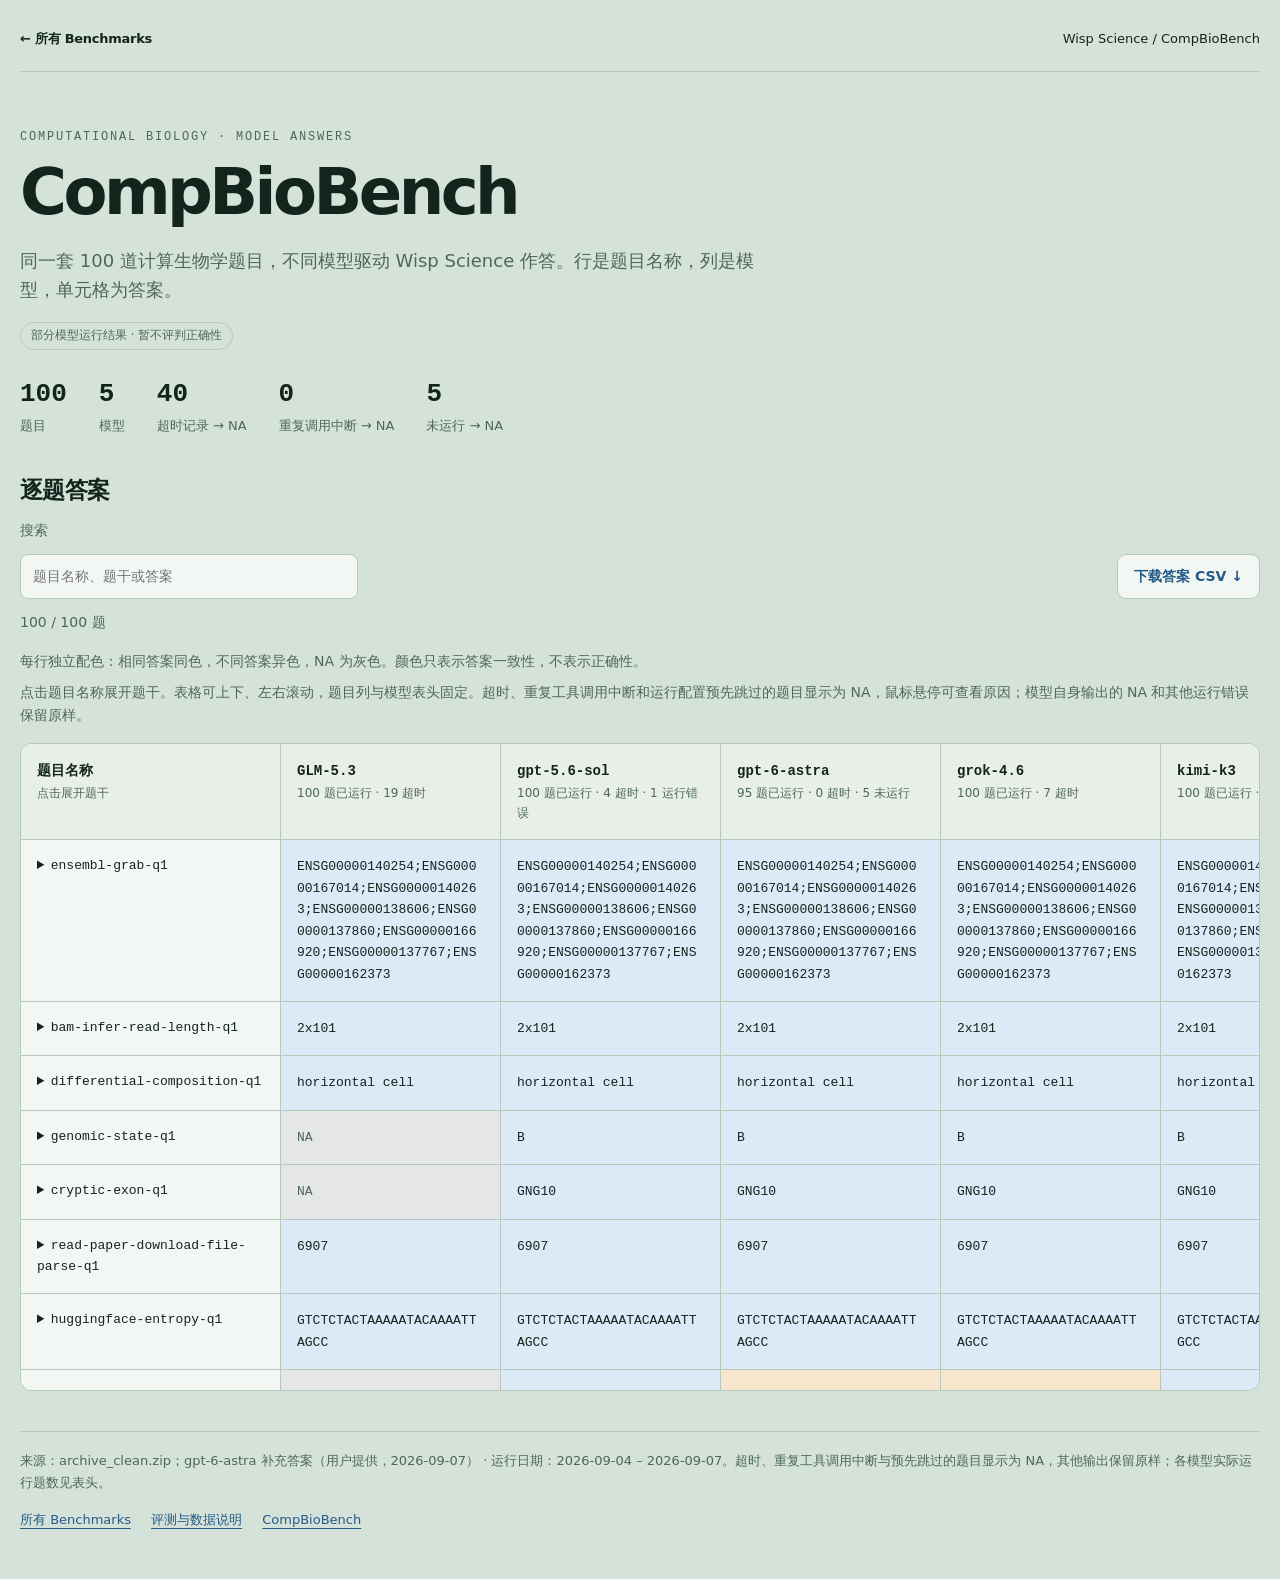
==== commit c222a4fd: "Update four GPT-6 Astra answers from supplied rerun results" ====
--- a/docs/compbiobench/index.html
+++ b/docs/compbiobench/index.html
@@ -24,7 +24,7 @@
           <div class="stat"><strong>100</strong><span>题目</span></div>
           <div class="stat"><strong>5</strong><span>模型</span></div>
           <div class="stat"><strong>40</strong><span>超时记录 → NA</span></div>
-          <div class="stat"><strong>4</strong><span>重复调用中断 → NA</span></div>
+          <div class="stat"><strong>0</strong><span>重复调用中断 → NA</span></div>
           <div class="stat"><strong>5</strong><span>未运行 → NA</span></div>
         </div>
       </header>
@@ -42,7 +42,7 @@
         <p class="note" id="table-note" style="margin:0 0 16px">点击题目名称展开题干。表格可上下、左右滚动，题目列与模型表头固定。超时、重复工具调用中断和运行配置预先跳过的题目显示为 NA，鼠标悬停可查看原因；模型自身输出的 NA 和其他运行错误保留原样。</p>
         <div class="table-wrap" role="region" aria-label="CompBioBench 答案表，可滚动" tabindex="0">
           <table class="answers" id="answer-table" style="--model-count: 5" aria-labelledby="answers-title" aria-describedby="table-note">
-            <thead><tr><th scope="col">题目名称<small>点击展开题干</small></th><th scope="col">GLM-5.3<small>100 题已运行 · 19 超时</small></th><th scope="col">gpt-5.6-sol<small>100 题已运行 · 4 超时 · 1 运行错误</small></th><th scope="col">gpt-6-astra<small>95 题已运行 · 0 超时 · 5 未运行 · 4 循环中断</small></th><th scope="col">grok-4.6<small>100 题已运行 · 7 超时</small></th><th scope="col">kimi-k3<small>100 题已运行 · 10 超时</small></th></tr></thead>
+            <thead><tr><th scope="col">题目名称<small>点击展开题干</small></th><th scope="col">GLM-5.3<small>100 题已运行 · 19 超时</small></th><th scope="col">gpt-5.6-sol<small>100 题已运行 · 4 超时 · 1 运行错误</small></th><th scope="col">gpt-6-astra<small>95 题已运行 · 0 超时 · 5 未运行</small></th><th scope="col">grok-4.6<small>100 题已运行 · 7 超时</small></th><th scope="col">kimi-k3<small>100 题已运行 · 10 超时</small></th></tr></thead>
             <tbody><tr><th scope="row"><details><summary>ensembl-grab-q1</summary><p>Convert all of the following to Ensembl gene IDs. Provide the ID without the Ensembl version (e.g., ENSGXXXXXXXXXXXX not ENSGXXXXXXXXXXXX.XX). Respond with semi-colon separated values, no spaces. Inputs: 1. NM_001276266.2 2. TERB2 3. ENST00000267814 4. chr15:45167214-45187966 (hg38) 5. GeneID:9153 6. NP_922946.1 7. MIM:617658 8. BEN domain containing 5, transcript variant 6.</p></details></th><td data-answer-group="1">ENSG00000140254;ENSG00000167014;ENSG00000140263;ENSG00000138606;ENSG00000137860;ENSG00000166920;ENSG00000137767;ENSG00000162373</td><td data-answer-group="1">ENSG00000140254;ENSG00000167014;ENSG00000140263;ENSG00000138606;ENSG00000137860;ENSG00000166920;ENSG00000137767;ENSG00000162373</td><td data-answer-group="1">ENSG00000140254;ENSG00000167014;ENSG00000140263;ENSG00000138606;ENSG00000137860;ENSG00000166920;ENSG00000137767;ENSG00000162373</td><td data-answer-group="1">ENSG00000140254;ENSG00000167014;ENSG00000140263;ENSG00000138606;ENSG00000137860;ENSG00000166920;ENSG00000137767;ENSG00000162373</td><td data-answer-group="1">ENSG00000140254;ENSG00000167014;ENSG00000140263;ENSG00000138606;ENSG00000137860;ENSG00000166920;ENSG00000137767;ENSG00000162373</td></tr>
 <tr><th scope="row"><details><summary>bam-infer-read-length-q1</summary><p>For the given BAM file mt.sorted.bam, infer if it&#x27;s paired or single ended reads and the read length. Expected output format: 1x57</p></details></th><td data-answer-group="1">2x101</td><td data-answer-group="1">2x101</td><td data-answer-group="1">2x101</td><td data-answer-group="1">2x101</td><td data-answer-group="1">2x101</td></tr>
 <tr><th scope="row"><details><summary>differential-composition-q1</summary><p>differential.composition.q1.1.mtx.gz and differential.composition.q1.2.mtx.gz contain raw scRNA counts matrices derived from retinal samples of two individuals (one per file, each column is a unique barcode that passes QC). differential.composition.q1.genes.txt.gz is the list of common genes. One of the cell types is severely depleted in one of the two individuals. What is this cell type? Return only the name of the depleted cell type from this list: astrocyte, microglial cell, RPE cell, cone cell, rod cell, horizontal cell, bipolar cell, RGC, T cells, macrophage, Schwann cell, Pericyte, B cell, fibroblast, endothelial cell, muller glia cell.</p></details></th><td data-answer-group="1">horizontal cell</td><td data-answer-group="1">horizontal cell</td><td data-answer-group="1">horizontal cell</td><td data-answer-group="1">horizontal cell</td><td data-answer-group="1">horizontal cell</td></tr>
@@ -64,7 +64,7 @@
 <tr><th scope="row"><details><summary>splice-pred-q1</summary><p>Extract the human genomic DNA sequence from hg38 at chr12:120,196,699-120,201,111. This locus is on the minus strand. Run OpenSpliceAI (v0.0.5) to predict with the OSAIMANE-10000nt models, averaging predictions across all 5 checkpoints. Call donor and acceptor splice sites with score ≥ 0.9. Reconstruct exons on the gene strand by pairing each predicted acceptor with the next predicted donor in transcript order, and count the terminal exons using the interval boundaries as transcript boundaries. Report the total number of predicted exons.</p></details></th><td data-answer-group="1">7</td><td data-answer-group="1">7</td><td data-answer-group="1">7</td><td data-answer-group="1">7</td><td data-answer-group="2">8</td></tr>
 <tr><th scope="row"><details><summary>borzoi-rnaseq-q1</summary><p>Use the Borzoi model (replicate 0) to predict the total RNA-seq coverage on the forward strand for the experiment ENCFF281BWX, over the genomic interval chr1:70157360-70353968 in the hg38 genome. Return the total predicted RNA-seq coverage over the specified interval, which means reversing any transformations that were applied to RNA-seq coverage before training the Borzoi model. The Borzoi paper is saved as borzoi.rnaseq.q1.pdf. Round the answer to the nearest 10.</p></details></th><td data-answer-group="1">9380</td><td data-answer-group="2">2810</td><td data-answer-group="1">9380</td><td data-answer-group="3">8870</td><td data-answer-group="1">9380</td></tr>
 <tr><th scope="row"><details><summary>calculate-average-gene-expression-q1</summary><p>Using the single-cell dataset in AnnData format located at pbmc3k.h5ad, determine the average log-normalized expression for the gene S100B in all cells belonging to the group labeled &#x27;B cells&#x27; in the &#x27;louvain&#x27; metadata column. Use adata.X for already log-normalized expression. Use two decimal places in the answer.</p></details></th><td data-answer-group="1">-0.14</td><td data-answer-group="1">-0.14</td><td data-answer-group="1">-0.14</td><td data-answer-group="1">-0.14</td><td data-answer-group="1">-0.14</td></tr>
-<tr><th scope="row"><details><summary>covid-patient-q1</summary><p>covid.patients.q1.h5ad contains PBMC scRNA-seq data from 33 donors, who are a mix of healthy and COVID patients. However, the patient metadata is missing. Identify which donors are healthy and which have COVID based on the gene expression data. Provide a single string containing comma-separated donor IDs for the healthy patients (numerically sorted), e.g.&quot;1,2,5&quot;.</p></details></th><td data-answer-group="1">1,5,11,12,17,21,24,27,29,32</td><td data-answer-group="1">1,5,11,12,17,21,24,27,29,32</td><td class="loop-abort" title="重复工具调用中断，暂记 NA" data-answer-group="0">NA</td><td data-answer-group="1">1,5,11,12,17,21,24,27,29,32</td><td data-answer-group="2">1,2,4,5,6,7,8,9,10,11,12,15,16,17,19,20,21,22,23,24,25,27,28,29,32</td></tr>
+<tr><th scope="row"><details><summary>covid-patient-q1</summary><p>covid.patients.q1.h5ad contains PBMC scRNA-seq data from 33 donors, who are a mix of healthy and COVID patients. However, the patient metadata is missing. Identify which donors are healthy and which have COVID based on the gene expression data. Provide a single string containing comma-separated donor IDs for the healthy patients (numerically sorted), e.g.&quot;1,2,5&quot;.</p></details></th><td data-answer-group="1">1,5,11,12,17,21,24,27,29,32</td><td data-answer-group="1">1,5,11,12,17,21,24,27,29,32</td><td data-answer-group="1">1,5,11,12,17,21,24,27,29,32</td><td data-answer-group="1">1,5,11,12,17,21,24,27,29,32</td><td data-answer-group="2">1,2,4,5,6,7,8,9,10,11,12,15,16,17,19,20,21,22,23,24,25,27,28,29,32</td></tr>
 <tr><th scope="row"><details><summary>saluki-setup-optimize-q1</summary><p>Set up the Saluki model detailed in https://doi.org/10.1186/s13059-022-02811-x and use it to optimize the 3&#x27; UTR of the mRNA sequence GCCGCCACCATGGTGAGCAAGGGCGAGTAGTGTACATAATAAGGACT. Specifically, perform 3 rounds of directed evolution, trying every possible substitution in the 3&#x27; UTR and choosing the best after each round. Always use the average of predictions across all folds and use only the human output. Make sure to use GPUs if available. Report the full sequence of the optimized mRNA.</p></details></th><td data-answer-group="1">**Safest next action:** read `vf.out` from the validation run; if predictions match the published values, the answer stands; if not, re-run the evolution with the corrected encoding before reporting.</td><td data-answer-group="2">GCCGCCACCATGGTGAGCAAGGGCGAGTAGTATAAATAATAAGGGCT</td><td data-answer-group="2">GCCGCCACCATGGTGAGCAAGGGCGAGTAGTATAAATAATAAGGGCT</td><td data-answer-group="3">GCCACCATGGTGAGCAAGGGCGAGTAGTATAAATAATAAGGGCT</td><td data-answer-group="2">GCCGCCACCATGGTGAGCAAGGGCGAGTAGTATAAATAATAAGGGCT</td></tr>
 <tr><th scope="row"><details><summary>identify-related-q1</summary><p>You are given identify.related.q1.tfam and identify.related.q1.tped.gz files of genotypes. I need to know if there are any 1st-degree relatives. Print a comma separated, sorted list of all individuals with a 1st-degree or closer relative in the dataset (e.g. SAMPLE_001,SAMPLE_002). If no such individuals exist, print None.</p></details></th><td data-answer-group="1">SAMPLE_081,SAMPLE_109,SAMPLE_137,SAMPLE_155</td><td data-answer-group="1">SAMPLE_081,SAMPLE_109,SAMPLE_137,SAMPLE_155</td><td data-answer-group="1">SAMPLE_081,SAMPLE_109,SAMPLE_137,SAMPLE_155</td><td data-answer-group="1">SAMPLE_081,SAMPLE_109,SAMPLE_137,SAMPLE_155</td><td data-answer-group="1">SAMPLE_081,SAMPLE_109,SAMPLE_137,SAMPLE_155</td></tr>
 <tr><th scope="row"><details><summary>ep-interactions-q1</summary><p>You are given two complementary datasets describing eight candidate distal regulatory element–promoter interactions (EP1–EP8): (1) a Hi-C–like chromatin contact dataset measuring 3D proximity between each element–promoter pairs (ep.interactions.q1.hic.csv) and (2) a CRISPR perturbation dataset measuring the effect of element disruption on promoter expression (ep.interactions.q1.expr.csv). Which E–P pair is least consistent with being a true causal regulatory element–promoter interaction when integrating both datasets? Choose exactly one: A) EP1 B) EP2 C) EP3 D) EP4 E) EP5 F) EP6 G) EP7. Reply with a single letter (A-G).</p></details></th><td data-answer-group="1">C</td><td data-answer-group="1">C</td><td data-answer-group="1">C</td><td data-answer-group="1">C</td><td data-answer-group="2">A</td></tr>
@@ -92,7 +92,7 @@
 <tr><th scope="row"><details><summary>match-genotypes-q1</summary><p>match.genotypes.q1.tar.gz contains plink genotype files in hg38 for 4 individuals of European ancestry (match.genotypes.1.1.*) and a shuffled metadata table (match.genotypes.1.2.csv) for the same 4 individuals. Please provide the most likely mapping from the IIDs in the plink files to the sample IDs in the metadata file. Format your answer as follows: “SAMPLE001,MIX1;SAMPLE002,MIX2;SAMPLE003,MIX3;SAMPLE004,MIX4”. IIDs should be in lexicographic order. You are also given genotypes for an additional set of European ancestry individuals (match.genotypes.1.3.*), which could be helpful. The individuals contained in match.genotypes.1.1.* are non-overlapping with match.genotypes.1.3.*</p></details></th><td data-answer-group="1">SAMPLE001,MIX2;SAMPLE002,MIX4;SAMPLE003,MIX3;SAMPLE004,MIX1</td><td data-answer-group="1">SAMPLE001,MIX2;SAMPLE002,MIX4;SAMPLE003,MIX3;SAMPLE004,MIX1</td><td data-answer-group="1">SAMPLE001,MIX2;SAMPLE002,MIX4;SAMPLE003,MIX3;SAMPLE004,MIX1</td><td data-answer-group="1">SAMPLE001,MIX2;SAMPLE002,MIX4;SAMPLE003,MIX3;SAMPLE004,MIX1</td><td data-answer-group="2">SAMPLE001,MIX3;SAMPLE002,MIX1;SAMPLE003,MIX2;SAMPLE004,MIX4</td></tr>
 <tr><th scope="row"><details><summary>spatial-sim-q1</summary><p>You are given a set of single cell transcriptomic data and Visium spatial transcriptomic data (spatial.sim.tar.gz). The single cell counts matrix is found at spatial_q_sc_counts.csv, and accompanying cell type metadata is found at spatial_q_sc_metadata.csv. Spatial count data is found at spatial_q_matrix.mtx.gz, gene counts are found at spatial_q_features.tsv.gz, and are found at spot barcodes spatial_q_barcodes.tsv.gz. Finally scale factors are found at spatial_q_scalefactors_json.json, high and low resolution tissue images are found at spatial_q_tissue_hires_image.png and patial_q_tissue_hires_image.png respectively, and tissue positions are found at spatial_q_tissue_positions.csv. The spot-based data is comprised entirely of cell types found in the single cell data. Can you tell me what cell type or cell types are included in spot ID Spot_710-1? Please list these separated by commas in alphabetical order. Expected answer format: Endothelial,Macrophage.</p></details></th><td data-answer-group="1">B_Cell,Endothelial,Macrophage</td><td data-answer-group="1">B_Cell,Endothelial,Macrophage</td><td data-answer-group="1">B_Cell,Endothelial,Macrophage</td><td data-answer-group="1">B_Cell,Endothelial,Macrophage</td><td data-answer-group="1">B_Cell,Endothelial,Macrophage</td></tr>
 <tr><th scope="row"><details><summary>compute-nonoverlapping-exonic-length-q1</summary><p>Compute the total non-overlapping exonic length in base pairs for the mouse gene Lepr using the GENCODE mouse release M31 GTF located at https://ftp.ebi.ac.uk/pub/databases/gencode/Gencode_mouse/release_M31/gencode.vM31.annotation.gtf.gz. Output a single non-negative integer.</p></details></th><td data-answer-group="1">7049</td><td data-answer-group="1">7049</td><td data-answer-group="1">7049</td><td data-answer-group="1">7049</td><td data-answer-group="1">7049</td></tr>
-<tr><th scope="row"><details><summary>atac-doublet-q1</summary><p>atac.doublet.q1.bed.gz contains a fragment file from a scATAC-seq sample (hg38). Barcodes with low read counts have been filtered out. Look for doublets. Return the coordinates of any one doublet, if any. Respond only with the label of the barcode in the format: &quot;AAATGGAACGTTAAAG-1&quot;, or &quot;None&quot;.</p></details></th><td data-answer-group="1">None</td><td data-answer-group="2">AACATGGAGCGCCGGG-1</td><td class="loop-abort" title="重复工具调用中断，暂记 NA" data-answer-group="0">NA</td><td data-answer-group="2">AACATGGAGCGCCGGG-1</td><td data-answer-group="1">None</td></tr>
+<tr><th scope="row"><details><summary>atac-doublet-q1</summary><p>atac.doublet.q1.bed.gz contains a fragment file from a scATAC-seq sample (hg38). Barcodes with low read counts have been filtered out. Look for doublets. Return the coordinates of any one doublet, if any. Respond only with the label of the barcode in the format: &quot;AAATGGAACGTTAAAG-1&quot;, or &quot;None&quot;.</p></details></th><td data-answer-group="1">None</td><td data-answer-group="2">AACATGGAGCGCCGGG-1</td><td data-answer-group="1">None</td><td data-answer-group="2">AACATGGAGCGCCGGG-1</td><td data-answer-group="1">None</td></tr>
 <tr><th scope="row"><details><summary>enriched-motif-identification-q1</summary><p>Consider the DNA sequence provided as dna_with_secret_motif.fasta. Of these motifs, which is the most prevalent? FOXA1, GATA3, MAX, STAT1, OCT4, P53, NANOG, HNF4A, TBP, FOS, MYC, JUN, FOXO1, CTCF, TCF7, SOX2, E2F1, CREB1, GATA1, KLF3.</p></details></th><td data-answer-group="1">CTCF</td><td data-answer-group="1">CTCF</td><td data-answer-group="1">CTCF</td><td data-answer-group="1">CTCF</td><td data-answer-group="2">MYC</td></tr>
 <tr><th scope="row"><details><summary>find-deletion-q1</summary><p>You are given shallow paired-end whole genome sequencing FASTQ files (find.deletion.r1.fq.gz, find.deletion.r2.fq.gz) simulated from a chromosome of the human genome hg38 which contains a large deletion. Your task is to identify the approximate coordinates of this deletion relative to the reference genome. Report the chromosome, the start coordinate, and the end coordinate of the deletion, with both coordinates rounded to the nearest 100,000 bases. Format your answer as chr:start-end. For example: chr1:10000000-10300000.</p></details></th><td class="timeout" title="timeout：超时，暂记 NA" data-answer-group="0">NA</td><td class="timeout" title="timeout：超时，暂记 NA" data-answer-group="0">NA</td><td class="skipped" title="未运行：External hg38 genome and alignment index; supplied FASTQs are already local" data-answer-group="0">NA</td><td data-answer-group="1">chr22:20000000-21000000</td><td class="timeout" title="timeout：超时，暂记 NA" data-answer-group="0">NA</td></tr>
 <tr><th scope="row"><details><summary>three-way-barnyard-q1</summary><p>Given paired-end 10x scRNA-seq FASTQs (three.way.barnyard.q1.R1.fq.gz, three.way.barnyard.q1.R2.fq.gz) from a 3-species barnyard (human, mouse, pig)—R1 = 28-bp cell barcode+UMI, R2 = 91-bp cDNA—assume all barcodes are valid single cells (no empty droplets or doublets; no further barcode filtering required) and report the mixture as percentages rounded to the nearest 10%, semicolon-separated, summing to 100, for human, mouse, and pig, respectively. Example output: &quot;50;20;30&quot;.</p></details></th><td data-answer-group="1">10;30;60</td><td data-answer-group="1">10;30;60</td><td data-answer-group="1">10;30;60</td><td data-answer-group="1">10;30;60</td><td data-answer-group="1">10;30;60</td></tr>
@@ -124,13 +124,13 @@
 <tr><th scope="row"><details><summary>align-one-sequence-to-reference-q1</summary><p>Where does CACACACAGGAGAT align to in the given GCF_000001215.4_Release_6_plus_ISO1_MT_genomic.fna? Report as 0-based coordinates in contig:start-end format (no commas).</p></details></th><td data-answer-group="1">NT_033779.5:4280595-4280608</td><td data-answer-group="2">NT_033779.5:4280595-4280609</td><td data-answer-group="2">NT_033779.5:4280595-4280609</td><td data-answer-group="2">NT_033779.5:4280595-4280609</td><td data-answer-group="2">NT_033779.5:4280595-4280609</td></tr>
 <tr><th scope="row"><details><summary>promoter-sequence-retrieval-q1</summary><p>Using the Ensembl GRCz11 genome assembly and Ensembl gene annotation, what is the DNA sequence of the promoter region of the zebrafish gene shha? Define the promoter as the region spanning positions −500 to +100 relative to the transcription start site (TSS) of the canonical transcript, where the TSS is position 0, negative positions are upstream, and positive positions are downstream, yielding a 601 bp sequence. Return the sequence in 5′ to 3′ orientation on the sense strand (reverse complement the genomic sequence if the gene is on the − strand).</p></details></th><td data-answer-group="1">[base64]</td><td data-answer-group="1">[base64]</td><td data-answer-group="1">[base64]</td><td data-answer-group="1">[base64]</td><td data-answer-group="1">[base64]</td></tr>
 <tr><th scope="row"><details><summary>bedtools-chromhmm-q1</summary><p>We wish to find the chromatin states overlapping the peaks in the given ENCODE narrowpeak bed file ENCFF333TAT.bed.gz. We have a ChromHMM annotation bed file E055_15_coreMarks_dense.bed.gz. What percentage of all bases in the peaks overlap with the 14_ReprPCWk annotation? Ignore bases in the peak file that don&#x27;t have any corresponding annotation in the annotation file. Round to the nearest integer. Output format: &quot;42&quot;.</p></details></th><td data-answer-group="1">36543965 / 227344497 × 100 = 16.07% → **16**</td><td data-answer-group="2">16</td><td data-answer-group="2">16</td><td data-answer-group="2">16</td><td data-answer-group="2">16</td></tr>
-<tr><th scope="row"><details><summary>lung-cancer-sc-q1</summary><p>You are given a single cell transcriptomic counts data generated from primary human tumor samples from patients with lung cancer (lung.cancer.sc.h5ad). This file has been cleaned for doublets and low quality cells already. Each sample is from a patient with lung adenocarcinoma (LUAD) or lung squamous cell carcinoma (LUSC). Out of samples Patient_005, Patient_006, Patient_007, Patient_018, and Patient_040, identify the LUSC sample with the highest proportion of dendritic cells out of all cells in that sample? Secondly, what percentage, to the nearest 20 percent, of all non-immune cells across all samples are malignant basal cells from LUSC patients? Expected answer format: Patient_006;20.</p></details></th><td data-answer-group="1">Patient_018;40</td><td data-answer-group="2">Patient_005;40</td><td class="loop-abort" title="重复工具调用中断，暂记 NA" data-answer-group="0">NA</td><td data-answer-group="1">Patient_018;40</td><td data-answer-group="2">Patient_005;40</td></tr>
+<tr><th scope="row"><details><summary>lung-cancer-sc-q1</summary><p>You are given a single cell transcriptomic counts data generated from primary human tumor samples from patients with lung cancer (lung.cancer.sc.h5ad). This file has been cleaned for doublets and low quality cells already. Each sample is from a patient with lung adenocarcinoma (LUAD) or lung squamous cell carcinoma (LUSC). Out of samples Patient_005, Patient_006, Patient_007, Patient_018, and Patient_040, identify the LUSC sample with the highest proportion of dendritic cells out of all cells in that sample? Secondly, what percentage, to the nearest 20 percent, of all non-immune cells across all samples are malignant basal cells from LUSC patients? Expected answer format: Patient_006;20.</p></details></th><td data-answer-group="1">Patient_018;40</td><td data-answer-group="2">Patient_005;40</td><td data-answer-group="1">Patient_018;40</td><td data-answer-group="1">Patient_018;40</td><td data-answer-group="2">Patient_005;40</td></tr>
 <tr><th scope="row"><details><summary>tissue-fibroblast-q1</summary><p>I have a counts matrix of transcriptomic reads from a murine multi-tissue fibroblast atlas, tissue.fibroblast.q1.rds. I want to know what tissue the fibroblast corresponding to barcode Cell_11249_MCI is from, and what tissue the fibroblast corresponding to the barcode Cell_10369_WXV is. Please provide an answer in a string format with each answer separated by a comma, and select each answer from &quot;Lymph node&quot;, &quot;Pancreas&quot;, &quot;Muscle&quot;, &quot;Tendon&quot;, &quot;Mesentery&quot;, &quot;Omentum&quot; , &#x27;Adipose&quot;, &quot;Artery&quot;, &quot;Bone&quot;, &quot;Heart&quot;, &quot;Intestine&quot;, &quot;Skin&quot;, &quot;Lung&quot;, &quot;Liver&quot;, or &quot;Spleen&quot;. Expected output format example: Pancreas,Omentum. </p></details></th><td class="timeout" title="timeout：超时，暂记 NA" data-answer-group="0">NA</td><td data-answer-group="1">Lung,Bone</td><td data-answer-group="1">Lung,Bone</td><td data-answer-group="1">Lung,Bone</td><td data-answer-group="2">Lung,Adipose</td></tr>
 <tr><th scope="row"><details><summary>characterize-response-q1</summary><p>characterize.response.q1.txt contains an ordered list of differentially regulated genes in one direction (decreasing abs log-fold change, all sharing the same sign) in a specific immune cell type in response to a specific condition. Which condition, cell type pair from the following options most specifically describes this gene set. Conditions: a. stimulation by lipopolysaccharide (LPS), b. exhaustion, c. stimulation by cytokine LIF, d. stimulation by cytokine IL-39, e. COVID-19, f. sepsis, g. Med12 knockout, h. systemic lupus erythematosus, i. treatment with BMS-34554, j. treatment with aldesleukin, k. aging, l. rheumatoid arthritis. Cell types: i. monocytes, ii. CD8 T cells, iii. CD4 T cells, iv. B cells, v. dendritic cells, vi. NK cells, vii. Neutrophils. Respond in the format d;ii.</p></details></th><td data-answer-group="1">c;v</td><td data-answer-group="2">a;i</td><td data-answer-group="3">c;i</td><td data-answer-group="1">c;v</td><td data-answer-group="1">c;v</td></tr>
 <tr><th scope="row"><details><summary>geo-lookup-read-matrix-market-q1</summary><p>From the supplementary data of the GEO accession GSE242423, for the D2 scRNA-seq matrix, retrieve the counts for SOX2 for barcode AAACCCAAGTCTTCGA-1.</p></details></th><td data-answer-group="1">20</td><td data-answer-group="1">20</td><td data-answer-group="1">20</td><td data-answer-group="1">20</td><td data-answer-group="1">20</td></tr>
 <tr><th scope="row"><details><summary>annotate-variant-gene-impact-q1</summary><p>What is the clinical significance reported in the ClinVar database for the SPI1 variant represented by the HGVS notation NM_003120.3(SPI1):c.143-2A&gt;C? Respond with only the correct cateogry. Answer in all lowercase.</p></details></th><td data-answer-group="1">pathogenic</td><td data-answer-group="1">pathogenic</td><td data-answer-group="1">pathogenic</td><td data-answer-group="1">pathogenic</td><td data-answer-group="1">pathogenic</td></tr>
 <tr><th scope="row"><details><summary>vcf-infer-build-q1</summary><p>You are given vcf.infer.build.q1.vcf.gz, a bgzipped VCF containing biallelic SNPs on chromosome 20 for one sample. The VCF has no rsIDs and does not specify a reference build in the header. Determine which reference genome build the VCF coordinates and REF alleles correspond to. Respond with exactly one of: hg18, hg19, hg38, T2T-CHM13.</p></details></th><td class="timeout" title="timeout：超时，暂记 NA" data-answer-group="0">NA</td><td data-answer-group="1">hg19</td><td data-answer-group="1">hg19</td><td data-answer-group="1">hg19</td><td data-answer-group="1">hg19</td></tr>
-<tr><th scope="row"><details><summary>gene-pair-ordering-fraction-q1</summary><p>From the dataset at 10x_pbmc68k_reduced.h5ad, consider only CD19+ B cells with percent_mito less than 0.04. Among these, compute the number of cells where expression of gene SRM exceeds that of gene MRPS21 by more than 1.0 (n_srm_higher), the number of cells where expression of gene MRPS21 exceeds that of gene SRM by more than 1.0 (n_mrps21_higher), and the number of cells where the difference in expression of the two genes is between 1 and -1 (inclusive) (n_within_range). Round all fractions to two decimal places. Return these numbers as a semicolon-separated string in the format n_srm_higher,n_mrps21_higher,n_within_range. An example of a correctly formatted string is: &quot;50;30;20&quot;.</p></details></th><td data-answer-group="1">37;20;37</td><td data-answer-group="1">37;20;37</td><td class="loop-abort" title="重复工具调用中断，暂记 NA" data-answer-group="0">NA</td><td data-answer-group="2">29;23;42</td><td data-answer-group="1">37;20;37</td></tr>
+<tr><th scope="row"><details><summary>gene-pair-ordering-fraction-q1</summary><p>From the dataset at 10x_pbmc68k_reduced.h5ad, consider only CD19+ B cells with percent_mito less than 0.04. Among these, compute the number of cells where expression of gene SRM exceeds that of gene MRPS21 by more than 1.0 (n_srm_higher), the number of cells where expression of gene MRPS21 exceeds that of gene SRM by more than 1.0 (n_mrps21_higher), and the number of cells where the difference in expression of the two genes is between 1 and -1 (inclusive) (n_within_range). Round all fractions to two decimal places. Return these numbers as a semicolon-separated string in the format n_srm_higher,n_mrps21_higher,n_within_range. An example of a correctly formatted string is: &quot;50;30;20&quot;.</p></details></th><td data-answer-group="1">37;20;37</td><td data-answer-group="1">37;20;37</td><td data-answer-group="1">37;20;37</td><td data-answer-group="2">29;23;42</td><td data-answer-group="1">37;20;37</td></tr>
 <tr><th scope="row"><details><summary>1000G-retrieve-genotype-q2</summary><p>I would like to make a file with genotypes at specific loci for all individuals from the 1000G data with 3202 individuals (20201028_3202_raw_GT_with_annot). The positions should be common SNPs- snp151Common from UCSC, hg38. Select SNPs in which the observed allele column consists of exactly two distinct bases, where both alleles are strictly one of A, C, G, or T (i.e. not multi-allelic or indel). Further filter them to be within chr1 and within the 1000 genome-wide strongest peaks of the ENCODE peak file with accession ENCFF717TCQ (based on the qValue column). Create an uncompressed tsv with columns CHROM, POS, REF, ALT, and then the 3202 identifiers in lexicographic order (include header). In this tsv, the REF and ALT should come from the 1000G VCF. Keep those where both REF and ALT in 1000G are both exactly one of A,C,G,T. Convert any phased calls to unphased. Then, in the genotype cells, include only one of &quot;0/0&quot;, &quot;0/1&quot;, &quot;1/1&quot; or &quot;./.&quot;, reserving &quot;./.&quot; for any that were not exactly one of the first 3. The SNPs should be sorted by coordinate. Report the total number of lines in this file along with the md5sum of this file, in the format &quot;201;md5sum&quot;.</p></details></th><td class="timeout" title="timeout：超时，暂记 NA" data-answer-group="0">NA</td><td data-answer-group="1">296;864b06501a76b44b3037072e25c99725</td><td data-answer-group="1">296;864b06501a76b44b3037072e25c99725</td><td data-answer-group="1">296;864b06501a76b44b3037072e25c99725</td><td class="timeout" title="timeout：超时，暂记 NA" data-answer-group="0">NA</td></tr>
 <tr><th scope="row"><details><summary>odd-one-out-q1</summary><p>odd.one.out.q1.tar.gz contains 10 ENCODE-style tagAlign files (hg38). Each file is a different experiment performed in a unique human cell line. 9 experiments were generated using the same assay, however 1 was generated using a different assay. What is index (1-10) of this outlier?</p></details></th><td class="timeout" title="timeout：超时，暂记 NA" data-answer-group="0">NA</td><td data-answer-group="1">4</td><td data-answer-group="1">4</td><td data-answer-group="1">4</td><td class="timeout" title="timeout：超时，暂记 NA" data-answer-group="0">NA</td></tr>
 <tr><th scope="row"><details><summary>gene-expression-query-q1</summary><p>Retrieve the median expression level for APOE from the &#x27;Brain_Cortex&#x27; samples in the GTEx v8 reference dataset. The value should be in Transcripts Per Million as an integer.</p></details></th><td data-answer-group="1">604</td><td data-answer-group="1">604</td><td data-answer-group="1">604</td><td data-answer-group="1">604</td><td data-answer-group="1">604</td></tr>
@@ -149,7 +149,7 @@
       </section>
     </main>
     <footer>
-      <p>来源：archive_clean.zip · 运行日期：2026-09-04 – 2026-09-07。超时、重复工具调用中断与预先跳过的题目显示为 NA，其他输出保留原样；各模型实际运行题数见表头。</p>
+      <p>来源：archive_clean.zip；gpt-6-astra 补充答案（用户提供，2026-09-07） · 运行日期：2026-09-04 – 2026-09-07。超时、重复工具调用中断与预先跳过的题目显示为 NA，其他输出保留原样；各模型实际运行题数见表头。</p>
       <a href="../index.html">所有 Benchmarks</a>
       <a href="https://github.com/wisp-science/wisp-science-benchmark/blob/main/compbiobench/README.zh.md">评测与数据说明</a>
       <a href="https://github.com/Genentech/compbiobench-runner">CompBioBench</a>
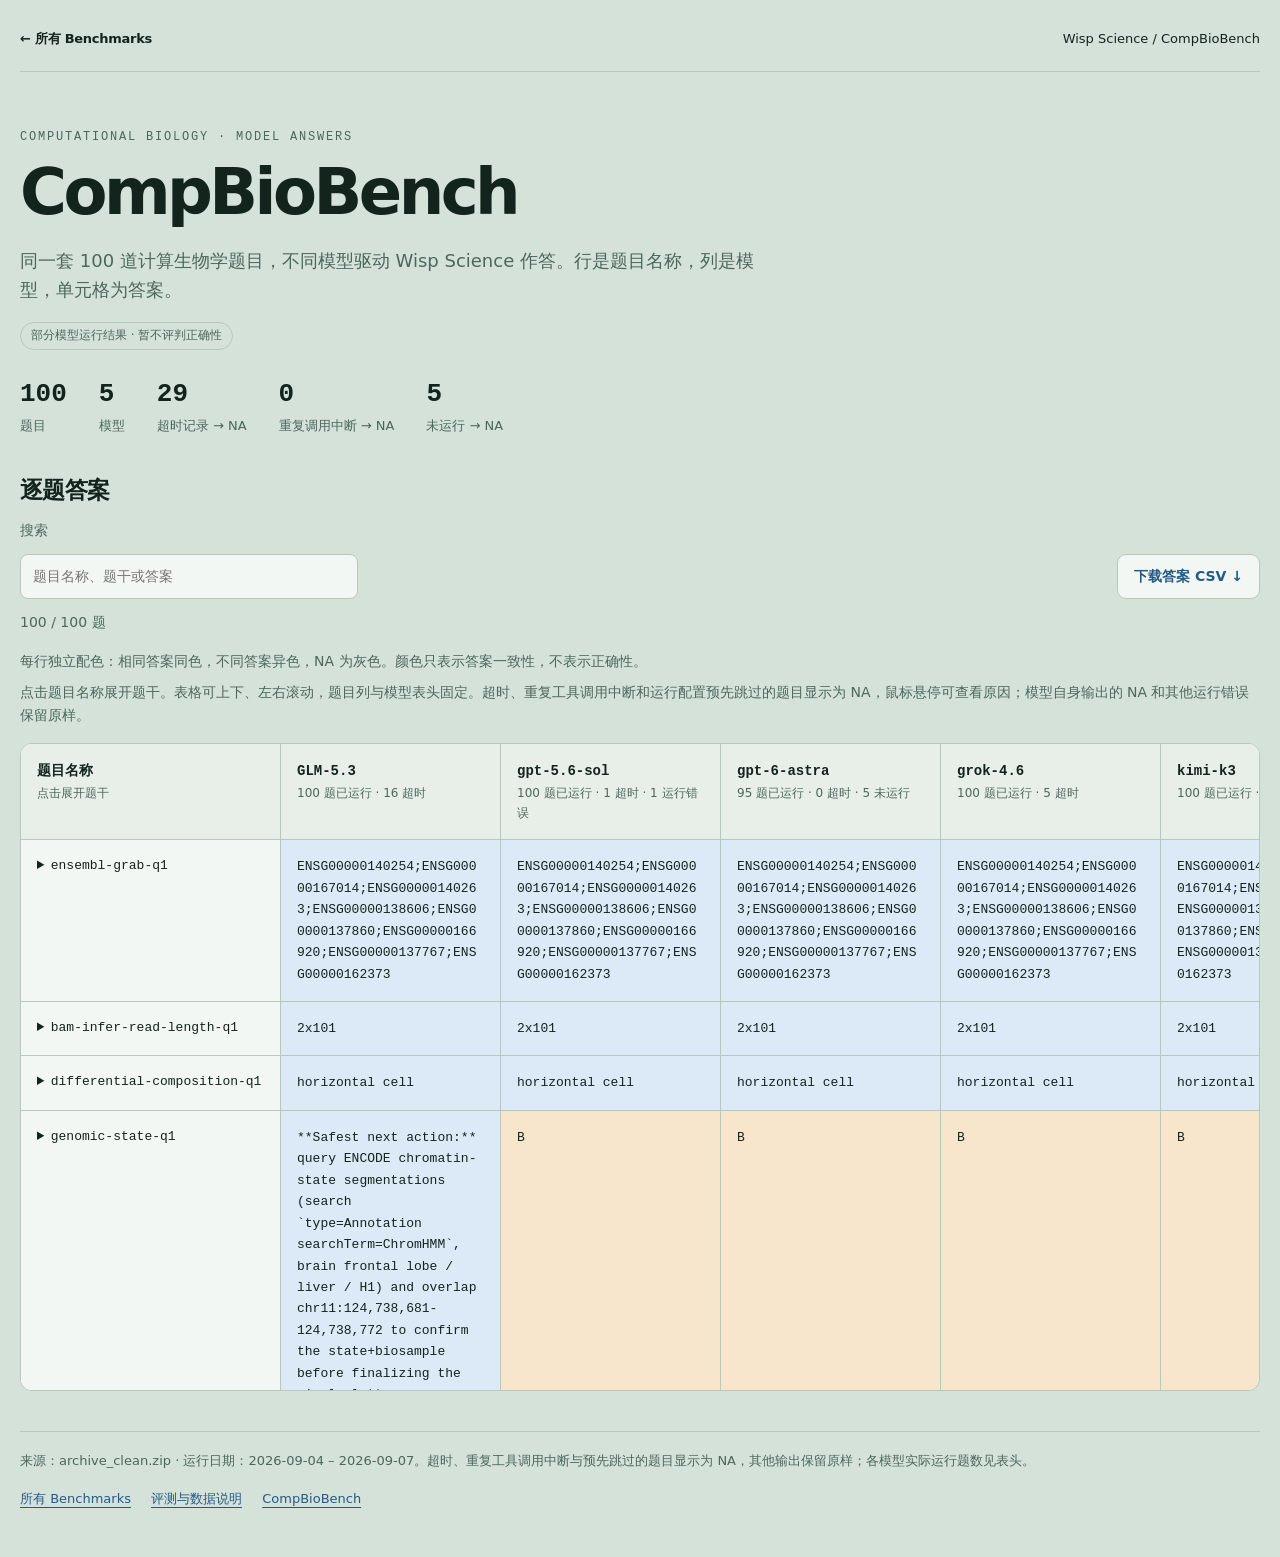
==== commit f1a3d658: "Refresh CompBioBench answers from the latest run archive" ====
--- a/docs/compbiobench/index.html
+++ b/docs/compbiobench/index.html
@@ -23,7 +23,7 @@
         <div class="stats" aria-label="运行概况">
           <div class="stat"><strong>100</strong><span>题目</span></div>
           <div class="stat"><strong>5</strong><span>模型</span></div>
-          <div class="stat"><strong>40</strong><span>超时记录 → NA</span></div>
+          <div class="stat"><strong>29</strong><span>超时记录 → NA</span></div>
           <div class="stat"><strong>0</strong><span>重复调用中断 → NA</span></div>
           <div class="stat"><strong>5</strong><span>未运行 → NA</span></div>
         </div>
@@ -42,12 +42,12 @@
         <p class="note" id="table-note" style="margin:0 0 16px">点击题目名称展开题干。表格可上下、左右滚动，题目列与模型表头固定。超时、重复工具调用中断和运行配置预先跳过的题目显示为 NA，鼠标悬停可查看原因；模型自身输出的 NA 和其他运行错误保留原样。</p>
         <div class="table-wrap" role="region" aria-label="CompBioBench 答案表，可滚动" tabindex="0">
           <table class="answers" id="answer-table" style="--model-count: 5" aria-labelledby="answers-title" aria-describedby="table-note">
-            <thead><tr><th scope="col">题目名称<small>点击展开题干</small></th><th scope="col">GLM-5.3<small>100 题已运行 · 19 超时</small></th><th scope="col">gpt-5.6-sol<small>100 题已运行 · 4 超时 · 1 运行错误</small></th><th scope="col">gpt-6-astra<small>95 题已运行 · 0 超时 · 5 未运行</small></th><th scope="col">grok-4.6<small>100 题已运行 · 7 超时</small></th><th scope="col">kimi-k3<small>100 题已运行 · 10 超时</small></th></tr></thead>
+            <thead><tr><th scope="col">题目名称<small>点击展开题干</small></th><th scope="col">GLM-5.3<small>100 题已运行 · 16 超时</small></th><th scope="col">gpt-5.6-sol<small>100 题已运行 · 1 超时 · 1 运行错误</small></th><th scope="col">gpt-6-astra<small>95 题已运行 · 0 超时 · 5 未运行</small></th><th scope="col">grok-4.6<small>100 题已运行 · 5 超时</small></th><th scope="col">kimi-k3<small>100 题已运行 · 7 超时</small></th></tr></thead>
             <tbody><tr><th scope="row"><details><summary>ensembl-grab-q1</summary><p>Convert all of the following to Ensembl gene IDs. Provide the ID without the Ensembl version (e.g., ENSGXXXXXXXXXXXX not ENSGXXXXXXXXXXXX.XX). Respond with semi-colon separated values, no spaces. Inputs: 1. NM_001276266.2 2. TERB2 3. ENST00000267814 4. chr15:45167214-45187966 (hg38) 5. GeneID:9153 6. NP_922946.1 7. MIM:617658 8. BEN domain containing 5, transcript variant 6.</p></details></th><td data-answer-group="1">ENSG00000140254;ENSG00000167014;ENSG00000140263;ENSG00000138606;ENSG00000137860;ENSG00000166920;ENSG00000137767;ENSG00000162373</td><td data-answer-group="1">ENSG00000140254;ENSG00000167014;ENSG00000140263;ENSG00000138606;ENSG00000137860;ENSG00000166920;ENSG00000137767;ENSG00000162373</td><td data-answer-group="1">ENSG00000140254;ENSG00000167014;ENSG00000140263;ENSG00000138606;ENSG00000137860;ENSG00000166920;ENSG00000137767;ENSG00000162373</td><td data-answer-group="1">ENSG00000140254;ENSG00000167014;ENSG00000140263;ENSG00000138606;ENSG00000137860;ENSG00000166920;ENSG00000137767;ENSG00000162373</td><td data-answer-group="1">ENSG00000140254;ENSG00000167014;ENSG00000140263;ENSG00000138606;ENSG00000137860;ENSG00000166920;ENSG00000137767;ENSG00000162373</td></tr>
 <tr><th scope="row"><details><summary>bam-infer-read-length-q1</summary><p>For the given BAM file mt.sorted.bam, infer if it&#x27;s paired or single ended reads and the read length. Expected output format: 1x57</p></details></th><td data-answer-group="1">2x101</td><td data-answer-group="1">2x101</td><td data-answer-group="1">2x101</td><td data-answer-group="1">2x101</td><td data-answer-group="1">2x101</td></tr>
 <tr><th scope="row"><details><summary>differential-composition-q1</summary><p>differential.composition.q1.1.mtx.gz and differential.composition.q1.2.mtx.gz contain raw scRNA counts matrices derived from retinal samples of two individuals (one per file, each column is a unique barcode that passes QC). differential.composition.q1.genes.txt.gz is the list of common genes. One of the cell types is severely depleted in one of the two individuals. What is this cell type? Return only the name of the depleted cell type from this list: astrocyte, microglial cell, RPE cell, cone cell, rod cell, horizontal cell, bipolar cell, RGC, T cells, macrophage, Schwann cell, Pericyte, B cell, fibroblast, endothelial cell, muller glia cell.</p></details></th><td data-answer-group="1">horizontal cell</td><td data-answer-group="1">horizontal cell</td><td data-answer-group="1">horizontal cell</td><td data-answer-group="1">horizontal cell</td><td data-answer-group="1">horizontal cell</td></tr>
-<tr><th scope="row"><details><summary>genomic-state-q1</summary><p>Consider chr11:124,738,681-124,738,772 (hg38). What is the likely purpose of this region? Choose only one. A. Active enhancer, Liver B. Active enhancer, Brain frontal lobe C. Active enhancer, ESC D. Active transcription, ubiquitous E. TSS poised or flanking, ubiquitous F. Polycomb repression, ubiquitous. Respond with a single letter.</p></details></th><td class="timeout" title="timeout：超时，暂记 NA" data-answer-group="0">NA</td><td data-answer-group="1">B</td><td data-answer-group="1">B</td><td data-answer-group="1">B</td><td data-answer-group="1">B</td></tr>
-<tr><th scope="row"><details><summary>cryptic-exon-q1</summary><p>I have a bulk human RNA-seq fastq file cryptic.exon.q1.fq.gz. There is exactly one highly expressed coding gene that has a cryptic exon in it formed by two novel junctions. Report the HGNC gene symbol (uppercase) for that gene.</p></details></th><td class="timeout" title="timeout：超时，暂记 NA" data-answer-group="0">NA</td><td data-answer-group="1">GNG10</td><td data-answer-group="1">GNG10</td><td data-answer-group="1">GNG10</td><td data-answer-group="1">GNG10</td></tr>
+<tr><th scope="row"><details><summary>genomic-state-q1</summary><p>Consider chr11:124,738,681-124,738,772 (hg38). What is the likely purpose of this region? Choose only one. A. Active enhancer, Liver B. Active enhancer, Brain frontal lobe C. Active enhancer, ESC D. Active transcription, ubiquitous E. TSS poised or flanking, ubiquitous F. Polycomb repression, ubiquitous. Respond with a single letter.</p></details></th><td data-answer-group="1">**Safest next action:** query ENCODE chromatin-state segmentations (search `type=Annotation searchTerm=ChromHMM`, brain frontal lobe / liver / H1) and overlap chr11:124,738,681-124,738,772 to confirm the state+biosample before finalizing the single-letter answer.</td><td data-answer-group="2">B</td><td data-answer-group="2">B</td><td data-answer-group="2">B</td><td data-answer-group="2">B</td></tr>
+<tr><th scope="row"><details><summary>cryptic-exon-q1</summary><p>I have a bulk human RNA-seq fastq file cryptic.exon.q1.fq.gz. There is exactly one highly expressed coding gene that has a cryptic exon in it formed by two novel junctions. Report the HGNC gene symbol (uppercase) for that gene.</p></details></th><td data-answer-group="1">GNG10</td><td data-answer-group="1">GNG10</td><td data-answer-group="1">GNG10</td><td data-answer-group="1">GNG10</td><td data-answer-group="1">GNG10</td></tr>
 <tr><th scope="row"><details><summary>read-paper-download-file-parse-q1</summary><p>Take a look at the pdf here: https://www.biorxiv.org/content/10.1101/2023.10.04.560808v2.full.pdf, can you find the exact number of peaks in the COC/L1 cluster? Follow any external links in the paper if additional data is required to answer this question. Respond with only the number.</p></details></th><td data-answer-group="1">6907</td><td data-answer-group="1">6907</td><td data-answer-group="1">6907</td><td data-answer-group="1">6907</td><td data-answer-group="1">6907</td></tr>
 <tr><th scope="row"><details><summary>huggingface-entropy-q1</summary><p>Run the DNA language model here: https://huggingface.co/kuleshov-group/caduceus-ph_seqlen-131k_d_model-256_n_layer-16 on the 1000 bp long DNA sequence at hg38 chr12:7792299-7793299. Specifically, mask each base one at a time, keeping all others unmasked, and compute the per position base 2 entropy of the predictions. Return the substring corresponding to the longest run with &lt;0.5 entropy.</p></details></th><td data-answer-group="1">GTCTCTACTAAAAATACAAAATTAGCC</td><td data-answer-group="1">GTCTCTACTAAAAATACAAAATTAGCC</td><td data-answer-group="1">GTCTCTACTAAAAATACAAAATTAGCC</td><td data-answer-group="1">GTCTCTACTAAAAATACAAAATTAGCC</td><td data-answer-group="1">GTCTCTACTAAAAATACAAAATTAGCC</td></tr>
 <tr><th scope="row"><details><summary>ml-model-track-overlap-q1</summary><p>Borzoi (Linder et al., doi:10.1038/s41588-024-02053-6) and Sei (Chen et al., doi:10.1038/s41588-022-01102-2) are both DNA sequence models trained to predict genomic assay outputs. Out of the Sei tracks that are linked to a specific Cistrome ID, how many tracks share provenance with any of the tracks in Borzoi? Round your answer to the nearest 100.</p></details></th><td class="timeout" title="timeout：超时，暂记 NA" data-answer-group="0">NA</td><td data-answer-group="1">1300</td><td data-answer-group="2">3600</td><td data-answer-group="2">3600</td><td data-answer-group="1">1300</td></tr>
@@ -58,8 +58,8 @@
 <tr><th scope="row"><details><summary>contaminated-rna-q3</summary><p>You are given a single-end RNA-seq FASTQ file (contaminated.rna.q3.fq.gz). The sample is expected to be human, but it may contain reads from another organism. Determine the genus of the most likely non-human organism present, if any. Report your answer as the exact scientific genus name in all lowercase letters (for example, mus), else respond with &quot;none&quot;.</p></details></th><td data-answer-group="1">mesomycoplasma</td><td data-answer-group="2">pan</td><td class="skipped" title="未运行：External taxonomic reference database; supplied FASTQ is already local" data-answer-group="0">NA</td><td data-answer-group="2">pan</td><td data-answer-group="1">mesomycoplasma</td></tr>
 <tr><th scope="row"><details><summary>hic-differential-loop-q1</summary><p>Consider the MicroC data for H1 and HFF cells from the following paper: https://doi.org/10.1016/j.molcel.2020.03.003. In the sub-compartment containing the NANOG gene (chr12:7629950-7809597), there is a differential loop between the two samples. Report the position of the loop (on chr12) in the following format start;end, with start&lt;end rounded to the nearest 20000 and no commas.</p></details></th><td data-answer-group="1">7720000;7800000</td><td data-answer-group="1">7720000;7800000</td><td data-answer-group="1">7720000;7800000</td><td data-answer-group="1">7720000;7800000</td><td data-answer-group="2">7640000;7760000</td></tr>
 <tr><th scope="row"><details><summary>encode-atac-pipeline-q1</summary><p>encode.atac.pipeline.q1.R1.fq.gz and encode.atac.pipeline.q1.R2.fq.gz are paired-end ATAC-seq reads from a human sample. Process them through the ENCODE ATAC-seq pipeline v2.2.3 (https://github.com/ENCODE-DCC/atac-seq-pipeline/tree/v2.2.3). Keep the input json similar to https://github.com/ENCODE-DCC/atac-seq-pipeline/blob/v2.2.3/example_input_json/ENCSR356KRQ_subsampled.json, but remove the atac.enable_xcor line. After the pipeline completes, report the reproducibility IDR N_opt number from the qc.json file.</p></details></th><td data-answer-group="1">All intermediate files are inside the workspace; nothing scientific was deleted.</td><td class="timeout" title="timeout：超时，暂记 NA" data-answer-group="0">NA</td><td class="skipped" title="未运行：External ENCODE ATAC reference bundle and alignment indexes" data-answer-group="0">NA</td><td class="timeout" title="timeout：超时，暂记 NA" data-answer-group="0">NA</td><td data-answer-group="2">29597</td></tr>
-<tr><th scope="row"><details><summary>pooled-infer-donors-q1</summary><p>pooled.infer.donors.q1.bam is an aligned scRNA-seq BAM from a pooled human sample. The file includes cell barcode tags. Determine the number of distinct donors contributing cells to the pool.</p></details></th><td class="timeout" title="timeout：超时，暂记 NA" data-answer-group="0">NA</td><td data-answer-group="1">4</td><td data-answer-group="1">4</td><td data-answer-group="1">4</td><td data-answer-group="1">4</td></tr>
-<tr><th scope="row"><details><summary>overexpress-tf-q1</summary><p>We perturbed a primary cell culture with a cocktail of transcription factors (TFs). ATAC-seq is performed on the initial sample and 48 hours after perturbation. overexpress.tf.q1.ref.bed.gz and overexpress.tf.q1.perturb.bed.gz contain the filtered aligned fragment files (hg38) corresponding to the initial and perturbed samples, respectively. Exactly one of the TFs in the following list is part of the cocktail: FOXA1, ASCL1, TFAP2A, RUNX1, KLF4, PAX7, TCF7, REST, SPI1, GATA3. Identify which one.</p></details></th><td data-answer-group="1">KLF4</td><td data-answer-group="1">KLF4</td><td data-answer-group="1">KLF4</td><td data-answer-group="1">KLF4</td><td class="timeout" title="timeout：超时，暂记 NA" data-answer-group="0">NA</td></tr>
+<tr><th scope="row"><details><summary>pooled-infer-donors-q1</summary><p>pooled.infer.donors.q1.bam is an aligned scRNA-seq BAM from a pooled human sample. The file includes cell barcode tags. Determine the number of distinct donors contributing cells to the pool.</p></details></th><td data-answer-group="1">4</td><td data-answer-group="1">4</td><td data-answer-group="1">4</td><td data-answer-group="1">4</td><td data-answer-group="1">4</td></tr>
+<tr><th scope="row"><details><summary>overexpress-tf-q1</summary><p>We perturbed a primary cell culture with a cocktail of transcription factors (TFs). ATAC-seq is performed on the initial sample and 48 hours after perturbation. overexpress.tf.q1.ref.bed.gz and overexpress.tf.q1.perturb.bed.gz contain the filtered aligned fragment files (hg38) corresponding to the initial and perturbed samples, respectively. Exactly one of the TFs in the following list is part of the cocktail: FOXA1, ASCL1, TFAP2A, RUNX1, KLF4, PAX7, TCF7, REST, SPI1, GATA3. Identify which one.</p></details></th><td data-answer-group="1">KLF4</td><td data-answer-group="1">KLF4</td><td data-answer-group="1">KLF4</td><td data-answer-group="1">KLF4</td><td data-answer-group="2">TCF7</td></tr>
 <tr><th scope="row"><details><summary>conservation-lookup-q1</summary><p>Using the human SHH MANE Select transcript, take the cDNA sequence from the annotated start codon through the end of exon 1. For each of the following species: Pan troglodytes, Macaca mulatta, Pan paniscus, Indri indri, Semnopithecus johnii, Ailuropoda melanoleuca, Delphinapterus leucas, obtain the orthologous cDNA segment corresponding to the same region (prefer a one-to-one ortholog; if multiple transcripts exist, use the canonical/longest protein-coding transcript). Compute the Levenshtein edit distance to the human sequence. Return results as a comma-separated list (no spaces) in the listed species order.</p></details></th><td data-answer-group="1">9,16,0,20,5,24,35</td><td data-answer-group="2">9,16,0,29,14,24,35</td><td data-answer-group="3">0,7,0,20,5,24,27</td><td data-answer-group="3">0,7,0,20,5,24,27</td><td data-answer-group="1">9,16,0,20,5,24,35</td></tr>
 <tr><th scope="row"><details><summary>splice-pred-q1</summary><p>Extract the human genomic DNA sequence from hg38 at chr12:120,196,699-120,201,111. This locus is on the minus strand. Run OpenSpliceAI (v0.0.5) to predict with the OSAIMANE-10000nt models, averaging predictions across all 5 checkpoints. Call donor and acceptor splice sites with score ≥ 0.9. Reconstruct exons on the gene strand by pairing each predicted acceptor with the next predicted donor in transcript order, and count the terminal exons using the interval boundaries as transcript boundaries. Report the total number of predicted exons.</p></details></th><td data-answer-group="1">7</td><td data-answer-group="1">7</td><td data-answer-group="1">7</td><td data-answer-group="1">7</td><td data-answer-group="2">8</td></tr>
 <tr><th scope="row"><details><summary>borzoi-rnaseq-q1</summary><p>Use the Borzoi model (replicate 0) to predict the total RNA-seq coverage on the forward strand for the experiment ENCFF281BWX, over the genomic interval chr1:70157360-70353968 in the hg38 genome. Return the total predicted RNA-seq coverage over the specified interval, which means reversing any transformations that were applied to RNA-seq coverage before training the Borzoi model. The Borzoi paper is saved as borzoi.rnaseq.q1.pdf. Round the answer to the nearest 10.</p></details></th><td data-answer-group="1">9380</td><td data-answer-group="2">2810</td><td data-answer-group="1">9380</td><td data-answer-group="3">8870</td><td data-answer-group="1">9380</td></tr>
@@ -70,8 +70,8 @@
 <tr><th scope="row"><details><summary>ep-interactions-q1</summary><p>You are given two complementary datasets describing eight candidate distal regulatory element–promoter interactions (EP1–EP8): (1) a Hi-C–like chromatin contact dataset measuring 3D proximity between each element–promoter pairs (ep.interactions.q1.hic.csv) and (2) a CRISPR perturbation dataset measuring the effect of element disruption on promoter expression (ep.interactions.q1.expr.csv). Which E–P pair is least consistent with being a true causal regulatory element–promoter interaction when integrating both datasets? Choose exactly one: A) EP1 B) EP2 C) EP3 D) EP4 E) EP5 F) EP6 G) EP7. Reply with a single letter (A-G).</p></details></th><td data-answer-group="1">C</td><td data-answer-group="1">C</td><td data-answer-group="1">C</td><td data-answer-group="1">C</td><td data-answer-group="2">A</td></tr>
 <tr><th scope="row"><details><summary>sample-swap-rna-q1</summary><p>I have a scRNA-seq pseudobulk lying around from amphioxus tissue (sample.swap.rna.q1.tsv.gz). I&#x27;m not sure, but I suspect there is a sample swap. Can you check if that is the case? If there isn&#x27;t, respond &quot;None&quot;. Else respond with the names of the two cell types that have been swapped in case-sensitive lexicographic order, e.g. &quot;endoderm,epidermis&quot;.</p></details></th><td data-answer-group="1">epidermal_neural,tailbud_neural</td><td data-answer-group="2">epidermis,tailbud_neural</td><td data-answer-group="1">epidermal_neural,tailbud_neural</td><td data-answer-group="1">epidermal_neural,tailbud_neural</td><td data-answer-group="1">epidermal_neural,tailbud_neural</td></tr>
 <tr><th scope="row"><details><summary>gene-fusion-q2</summary><p>You are given a bulk RNA sequencing FASTQ file (gene.fusion.q2.fq.gz) from human. The data contains a synthetic gene that is a fusion of multiple genes. Your task is to identify the genes whose exons make up the fusion gene. Report the answer as the names of the genes joined by a hyphen, in 5&#x27; to 3&#x27; order, for each exon, written in all uppercase letters, HGNC symbols. For example: TCF21-COL1A1-FN1</p></details></th><td data-answer-group="1">MYC-SP1-ZIC2-SP1-CATSPER4</td><td data-answer-group="1">MYC-SP1-ZIC2-SP1-CATSPER4</td><td data-answer-group="1">MYC-SP1-ZIC2-SP1-CATSPER4</td><td data-answer-group="1">MYC-SP1-ZIC2-SP1-CATSPER4</td><td data-answer-group="2">CATSPER4-SP1-ZIC2-SP1-MYC</td></tr>
-<tr><th scope="row"><details><summary>retina-score-snps-q1</summary><p>https://zenodo.org/records/6330053 contains TensorFlow 2 models that are used for scoring the impact of SNPs on ATAC-seq in various cells types, as illustrated in the ScoreSNPs.ipynb notebook in https://zenodo.org/records/6796067. retina.score.snps.q1.tsv contains 500 SNPs (hg19 coordinates), of which half are known to be caQTLs. I would like to score the SNPs following the code in ScoreSNPs.ipynb, using the models corresponding to Rod cell type. After scoring the SNPs, report the AUPRC against the labels given in retina.score.snps.q1.tsv when using the absolute value of Rod_fold_avg_lfc as a predictor. Report answer by rounding down to two decimal places in the format: 0.80. </p></details></th><td data-answer-group="1">0.67</td><td data-answer-group="2">ERROR: api: 200 stream error: stream disconnected before completion: stream closed before response.completed</td><td data-answer-group="1">0.67</td><td class="timeout" title="timeout：超时，暂记 NA" data-answer-group="0">NA</td><td class="timeout" title="timeout：超时，暂记 NA" data-answer-group="0">NA</td></tr>
-<tr><th scope="row"><details><summary>atac-tn5-shift-q1</summary><p>I got a scATAC-seq fragment file (unknown.shift.frag.bed.gz) from a colleague who aligned it to the hg38 genome. However, they applied a non-standard shift to the reads instead of the typical +4/-5. Can you help figure out what it is? Report answer in the format &quot;3;-3&quot; (corresponding to values for 5&#x27; and 3&#x27; ends).</p></details></th><td data-answer-group="1">Exact-coordinate tests rule out 10x derivation. The signal is synthetic, so let me extract the precise motif logo geometry around both ends with base resolution:</td><td data-answer-group="2">2;-1</td><td data-answer-group="2">2;-1</td><td data-answer-group="2">2;-1</td><td class="timeout" title="timeout：超时，暂记 NA" data-answer-group="0">NA</td></tr>
+<tr><th scope="row"><details><summary>retina-score-snps-q1</summary><p>https://zenodo.org/records/6330053 contains TensorFlow 2 models that are used for scoring the impact of SNPs on ATAC-seq in various cells types, as illustrated in the ScoreSNPs.ipynb notebook in https://zenodo.org/records/6796067. retina.score.snps.q1.tsv contains 500 SNPs (hg19 coordinates), of which half are known to be caQTLs. I would like to score the SNPs following the code in ScoreSNPs.ipynb, using the models corresponding to Rod cell type. After scoring the SNPs, report the AUPRC against the labels given in retina.score.snps.q1.tsv when using the absolute value of Rod_fold_avg_lfc as a predictor. Report answer by rounding down to two decimal places in the format: 0.80. </p></details></th><td data-answer-group="1">0.67</td><td data-answer-group="1">0.67</td><td data-answer-group="1">0.67</td><td class="timeout" title="timeout：超时，暂记 NA" data-answer-group="0">NA</td><td class="timeout" title="timeout：超时，暂记 NA" data-answer-group="0">NA</td></tr>
+<tr><th scope="row"><details><summary>atac-tn5-shift-q1</summary><p>I got a scATAC-seq fragment file (unknown.shift.frag.bed.gz) from a colleague who aligned it to the hg38 genome. However, they applied a non-standard shift to the reads instead of the typical +4/-5. Can you help figure out what it is? Report answer in the format &quot;3;-3&quot; (corresponding to values for 5&#x27; and 3&#x27; ends).</p></details></th><td data-answer-group="1">Exact-coordinate tests rule out 10x derivation. The signal is synthetic, so let me extract the precise motif logo geometry around both ends with base resolution:</td><td data-answer-group="2">2;-1</td><td data-answer-group="2">2;-1</td><td data-answer-group="2">2;-1</td><td data-answer-group="2">2;-1</td></tr>
 <tr><th scope="row"><details><summary>finding-geo-q1</summary><p>finding.geo.q1.h5ad contains a scRNA-seq dataset that is derived from a Supplementary file on GEO, and processed to filter out barcodes with low counts. Find the GSE ID of the corresponding record. Return the GSE ID at the SuperSeries level, e.g. GSE242424.</p></details></th><td data-answer-group="1">Run the exact fingerprint test (barcode + total-UMI + detected-gene-count triple) against the remaining candidates&#x27; RAW archives, in this order: **GSE233706, GSE296454, GSE309905, GSE185173, GSE292561, GSE291459, GSE318565, GSE242675, GSE263266** — then return that GSE&#x27;s SuperSeries accession if it is a subseries.</td><td data-answer-group="2">GSE114176</td><td data-answer-group="2">GSE114176</td><td class="timeout" title="timeout：超时，暂记 NA" data-answer-group="0">NA</td><td data-answer-group="3">Strong neuroblast signature — likely developing/embryonic brain. Let me refine.</td></tr>
 <tr><th scope="row"><details><summary>deg-simple-q1</summary><p>I have bulk RNA-seq fastq files from 2 human samples (deg.simple.q1.sampleA.fq.gz, deg.simple.q1.sampleB.fq.gz). There is exactly one gene that is strongly differentially expressed between the two samples. Report the HGNC gene symbol (uppercase) for that gene.</p></details></th><td data-answer-group="1">KLF4</td><td data-answer-group="1">KLF4</td><td data-answer-group="1">KLF4</td><td data-answer-group="1">KLF4</td><td data-answer-group="1">KLF4</td></tr>
 <tr><th scope="row"><details><summary>bigwig-density-q1</summary><p>From the given ENCFF822FDB.bigWig file corresponding to an ENCODE DNase-seq experiment in mouse brain (mm10), find the 1Mbp interval with the 3rd highest total signal intensity. Consider only those intervals that start at multiples of 1Mbp, and ignore intervals at chromosome ends that are smaller than 1Mbp. Consider only chromosomes 1-19. Report as 0-based coordinates in chr:start-end format (no commas).</p></details></th><td data-answer-group="1">chr8:70000000-71000000</td><td data-answer-group="1">chr8:70000000-71000000</td><td data-answer-group="1">chr8:70000000-71000000</td><td data-answer-group="1">chr8:70000000-71000000</td><td data-answer-group="1">chr8:70000000-71000000</td></tr>
@@ -80,7 +80,7 @@
 <tr><th scope="row"><details><summary>sample-swap-rna-q2</summary><p>I have a scRNA-seq pseudobulk lying around from wheat (sample.swap.rna.q2.tsv.gz). I&#x27;m not sure, but I suspect there is a sample swap. Can you check if that is the case? If there isn&#x27;t, respond &quot;None&quot;. Else respond with the names of the two cell types that have been swapped in case-sensitive lexicographic order, e.g. &quot;cortex,endodermis&quot;.</p></details></th><td data-answer-group="1">None</td><td data-answer-group="1">None</td><td data-answer-group="1">None</td><td data-answer-group="1">None</td><td data-answer-group="2">cortex,epidermis</td></tr>
 <tr><th scope="row"><details><summary>multiome-match-atac-rna-q1</summary><p>You are given two gzipped TSVs. Rows are features and columns are 8 pseudo-bulk cell populations (same 8 in both files). multiome.match.atac.rna.q1.rna.tsv.gz: RNA TPM (genes × populations). multiome.match.atac.rna.q1.atac.tsv.gz: ATAC 10kb-bin counts normalized to 1e6 (bins × populations). The ATAC columns have been permuted, but RNA columns are in the correct order. For each RNA column i (0-based), output the 0-based index of the matching ATAC column. Respond with a single semicolon-separated string with no spaces, length 8, e.g. 7;6;5;4;3;2;1;0.</p></details></th><td data-answer-group="1">5;1;4;0;6;3;7;2</td><td data-answer-group="1">5;1;4;0;6;3;7;2</td><td data-answer-group="1">5;1;4;0;6;3;7;2</td><td data-answer-group="1">5;1;4;0;6;3;7;2</td><td data-answer-group="1">5;1;4;0;6;3;7;2</td></tr>
 <tr><th scope="row"><details><summary>spatial-sim-q2</summary><p>You are given a set of single cell transcriptomic data and Visium spatial transcriptomic data (spatial.sim.tar.gz). The single cell counts matrix is found at spatial_q_sc_counts.csv, and accompanying cell type metadata is found at spatial_q_sc_metadata.csv. Spatial count data is found at spatial_q_matrix.mtx.gz, gene counts are found at spatial_q_features.tsv.gz, and are found at spot barcodes spatial_q_barcodes.tsv.gz. Finally scale factors are found at spatial_q_scalefactors_json.json, high and low resolution tissue images are found at spatial_q_tissue_hires_image.png and patial_q_tissue_hires_image.png respectively, and tissue positions are found at spatial_q_tissue_positions.csv. The spot-based data is comprised entirely of cell types found in the single cell data. Can you tell me what cell type or cell types, if any, are biased towards being in closer spatial proximity to spots containing Tumor_Core? If none, please return &quot;None&quot;. Please list these separated by commas in alphabetical order. Expected answer format: Endothelial,Macrophage.</p></details></th><td data-answer-group="1">Fibroblast_Stroma,Macrophage</td><td data-answer-group="1">Fibroblast_Stroma,Macrophage</td><td data-answer-group="1">Fibroblast_Stroma,Macrophage</td><td data-answer-group="1">Fibroblast_Stroma,Macrophage</td><td data-answer-group="1">Fibroblast_Stroma,Macrophage</td></tr>
-<tr><th scope="row"><details><summary>reverse-encode-q1</summary><p>For an ENCODE DNase-seq experiment, I started from the filtered BAM produced by the ENCODE4 v3.0.0-alpha.2 (GRCh38/hg38) pipeline. If the experiment had multiple replicates, I pooled all replicate BAMs by concatenating reads (i.e., merged at the read level) before downstream processing. I then applied an additional mapping-quality filter MAPQ ≥ 30, converted alignments to BED using bedtools bamToBed, and computed read counts in fixed 10 kb hg38 genomic bins. I then normalized the counts to sum to 1e6. The resulting binned track for one experiment is reverse.encode.q1.tsv.gz, but I lost the ENCODE experiment accession. Identify the originating ENCODE experiment accession (format ENCSR…) from which this file was derived.</p></details></th><td class="timeout" title="timeout：超时，暂记 NA" data-answer-group="0">NA</td><td class="timeout" title="timeout：超时，暂记 NA" data-answer-group="0">NA</td><td data-answer-group="1">ENCSR597URK</td><td class="timeout" title="timeout：超时，暂记 NA" data-answer-group="0">NA</td><td class="timeout" title="timeout：超时，暂记 NA" data-answer-group="0">NA</td></tr>
+<tr><th scope="row"><details><summary>reverse-encode-q1</summary><p>For an ENCODE DNase-seq experiment, I started from the filtered BAM produced by the ENCODE4 v3.0.0-alpha.2 (GRCh38/hg38) pipeline. If the experiment had multiple replicates, I pooled all replicate BAMs by concatenating reads (i.e., merged at the read level) before downstream processing. I then applied an additional mapping-quality filter MAPQ ≥ 30, converted alignments to BED using bedtools bamToBed, and computed read counts in fixed 10 kb hg38 genomic bins. I then normalized the counts to sum to 1e6. The resulting binned track for one experiment is reverse.encode.q1.tsv.gz, but I lost the ENCODE experiment accession. Identify the originating ENCODE experiment accession (format ENCSR…) from which this file was derived.</p></details></th><td class="timeout" title="timeout：超时，暂记 NA" data-answer-group="0">NA</td><td data-answer-group="1">ERROR: api: 200 stream error: stream disconnected before completion: stream closed before response.completed</td><td data-answer-group="2">ENCSR597URK</td><td class="timeout" title="timeout：超时，暂记 NA" data-answer-group="0">NA</td><td class="timeout" title="timeout：超时，暂记 NA" data-answer-group="0">NA</td></tr>
 <tr><th scope="row"><details><summary>compute-hvg-jaccard-q1</summary><p>Using scanpy and the two AnnData H5AD files below, compute the Jaccard index (similarity) between their HVG. First subset them to common genes using the intersection of all gene names. Use exact string values from adata.var_names to resolve genes. Use sc.pp.highly_variable_genes with seurat flavor for HVG identification and default parameters. A gene is considered HVG if var[&#x27;highly_variable&#x27;] string-casts exactly to any of the following (deduplicate this list as needed in order): [&quot;True&quot;, &quot;True&quot;, &quot;1&quot;, &quot;TRUE&quot;]. Do not apply any var-level filter beyond excluding rows with missing gene_symbols. Return NaN if thresholds are not met.  The datasets are: pbmc3k.h5ad and 10x_pbmc68k_reduced.h5ad. Round the answer to two decimal places.</p></details></th><td data-answer-group="1">0.22</td><td data-answer-group="1">0.22</td><td data-answer-group="1">0.22</td><td data-answer-group="1">0.22</td><td data-answer-group="1">0.22</td></tr>
 <tr><th scope="row"><details><summary>deleterious-mutation-q1</summary><p>In the paired FASTQs deleterious.mutation.q1.R1.fq.gz and deleterious.mutation.q1.R2.fq.gz (exome 2×150 bp, reads from human chr9 only), there is one gene that harbors a high-confidence homozygous nonsense SNV for a gene that is highly LoF-intolerant. Report the HGNC gene symbol (uppercase) for that gene.</p></details></th><td data-answer-group="1">STXBP1</td><td data-answer-group="1">STXBP1</td><td data-answer-group="1">STXBP1</td><td data-answer-group="1">STXBP1</td><td data-answer-group="1">STXBP1</td></tr>
 <tr><th scope="row"><details><summary>genome-assembly-contiguity-q1</summary><p>In the genome reference file GCF_000001215.4_Release_6_plus_ISO1_MT_genomic.fna provided, report the N50 (integer, no commas).</p></details></th><td data-answer-group="1">25286925</td><td data-answer-group="1">25286925</td><td data-answer-group="1">25286925</td><td data-answer-group="1">25286925</td><td data-answer-group="1">25286925</td></tr>
@@ -94,7 +94,7 @@
 <tr><th scope="row"><details><summary>compute-nonoverlapping-exonic-length-q1</summary><p>Compute the total non-overlapping exonic length in base pairs for the mouse gene Lepr using the GENCODE mouse release M31 GTF located at https://ftp.ebi.ac.uk/pub/databases/gencode/Gencode_mouse/release_M31/gencode.vM31.annotation.gtf.gz. Output a single non-negative integer.</p></details></th><td data-answer-group="1">7049</td><td data-answer-group="1">7049</td><td data-answer-group="1">7049</td><td data-answer-group="1">7049</td><td data-answer-group="1">7049</td></tr>
 <tr><th scope="row"><details><summary>atac-doublet-q1</summary><p>atac.doublet.q1.bed.gz contains a fragment file from a scATAC-seq sample (hg38). Barcodes with low read counts have been filtered out. Look for doublets. Return the coordinates of any one doublet, if any. Respond only with the label of the barcode in the format: &quot;AAATGGAACGTTAAAG-1&quot;, or &quot;None&quot;.</p></details></th><td data-answer-group="1">None</td><td data-answer-group="2">AACATGGAGCGCCGGG-1</td><td data-answer-group="1">None</td><td data-answer-group="2">AACATGGAGCGCCGGG-1</td><td data-answer-group="1">None</td></tr>
 <tr><th scope="row"><details><summary>enriched-motif-identification-q1</summary><p>Consider the DNA sequence provided as dna_with_secret_motif.fasta. Of these motifs, which is the most prevalent? FOXA1, GATA3, MAX, STAT1, OCT4, P53, NANOG, HNF4A, TBP, FOS, MYC, JUN, FOXO1, CTCF, TCF7, SOX2, E2F1, CREB1, GATA1, KLF3.</p></details></th><td data-answer-group="1">CTCF</td><td data-answer-group="1">CTCF</td><td data-answer-group="1">CTCF</td><td data-answer-group="1">CTCF</td><td data-answer-group="2">MYC</td></tr>
-<tr><th scope="row"><details><summary>find-deletion-q1</summary><p>You are given shallow paired-end whole genome sequencing FASTQ files (find.deletion.r1.fq.gz, find.deletion.r2.fq.gz) simulated from a chromosome of the human genome hg38 which contains a large deletion. Your task is to identify the approximate coordinates of this deletion relative to the reference genome. Report the chromosome, the start coordinate, and the end coordinate of the deletion, with both coordinates rounded to the nearest 100,000 bases. Format your answer as chr:start-end. For example: chr1:10000000-10300000.</p></details></th><td class="timeout" title="timeout：超时，暂记 NA" data-answer-group="0">NA</td><td class="timeout" title="timeout：超时，暂记 NA" data-answer-group="0">NA</td><td class="skipped" title="未运行：External hg38 genome and alignment index; supplied FASTQs are already local" data-answer-group="0">NA</td><td data-answer-group="1">chr22:20000000-21000000</td><td class="timeout" title="timeout：超时，暂记 NA" data-answer-group="0">NA</td></tr>
+<tr><th scope="row"><details><summary>find-deletion-q1</summary><p>You are given shallow paired-end whole genome sequencing FASTQ files (find.deletion.r1.fq.gz, find.deletion.r2.fq.gz) simulated from a chromosome of the human genome hg38 which contains a large deletion. Your task is to identify the approximate coordinates of this deletion relative to the reference genome. Report the chromosome, the start coordinate, and the end coordinate of the deletion, with both coordinates rounded to the nearest 100,000 bases. Format your answer as chr:start-end. For example: chr1:10000000-10300000.</p></details></th><td class="timeout" title="timeout：超时，暂记 NA" data-answer-group="0">NA</td><td data-answer-group="1">chr22:20000000-21000000</td><td class="skipped" title="未运行：External hg38 genome and alignment index; supplied FASTQs are already local" data-answer-group="0">NA</td><td data-answer-group="1">chr22:20000000-21000000</td><td class="timeout" title="timeout：超时，暂记 NA" data-answer-group="0">NA</td></tr>
 <tr><th scope="row"><details><summary>three-way-barnyard-q1</summary><p>Given paired-end 10x scRNA-seq FASTQs (three.way.barnyard.q1.R1.fq.gz, three.way.barnyard.q1.R2.fq.gz) from a 3-species barnyard (human, mouse, pig)—R1 = 28-bp cell barcode+UMI, R2 = 91-bp cDNA—assume all barcodes are valid single cells (no empty droplets or doublets; no further barcode filtering required) and report the mixture as percentages rounded to the nearest 10%, semicolon-separated, summing to 100, for human, mouse, and pig, respectively. Example output: &quot;50;20;30&quot;.</p></details></th><td data-answer-group="1">10;30;60</td><td data-answer-group="1">10;30;60</td><td data-answer-group="1">10;30;60</td><td data-answer-group="1">10;30;60</td><td data-answer-group="1">10;30;60</td></tr>
 <tr><th scope="row"><details><summary>subtype-inflammation-q1</summary><p>subtype.inflammation.q1.1.mtx.gz and subtype.inflammation.q1.2.mtx.gz contain raw scRNA counts matrices from retinal samples from two eyes of an individual (one per file, each column is a unique barcode that passes QC). subtype.inflammation.q1.genes.txt.gz is the list of common genes. One of the cell types is inflammed in one eye compared to the other. What is this cell type? Return only the name of the inflammed cell type from this list: astrocyte, microglial cell, RPE cell, cone cell, rod cell, horizontal cell, bipolar cell, RGC, T cells, macrophage, Schwann cell, Pericyte, B cell, fibroblast, muller glia cell, endothelial cell.</p></details></th><td data-answer-group="1">muller glia cell</td><td data-answer-group="1">muller glia cell</td><td data-answer-group="1">muller glia cell</td><td data-answer-group="1">muller glia cell</td><td data-answer-group="1">muller glia cell</td></tr>
 <tr><th scope="row"><details><summary>read-proportions-q1</summary><p>read.proportions.q1.fa contains a synthetic genome with four chromosomes. read.proportions.q1.fq.gz contains 40,000 single-end 36 bp reads drawn from this genome. A read is generated by first picking a chromosome with probability pi =(pi_1, ..., pi_4), then sampling a position uniformly along that chromosome, with some small error rate. Estimate pi and report four integers (percentages) in FASTA contig order (chr1–chr4), each rounded to the nearest 5; if needed, adjust the last value so the total is 100. Expected output format: 15,25,25,35.</p></details></th><td data-answer-group="1">50,20,20,10</td><td data-answer-group="1">50,20,20,10</td><td data-answer-group="1">50,20,20,10</td><td data-answer-group="1">50,20,20,10</td><td data-answer-group="2">85,10,5,0</td></tr>
@@ -104,7 +104,7 @@
 <tr><th scope="row"><details><summary>gwas-ancestry-q1</summary><p>Identify the ancestry group which was used to compute these summary statistics in the file gwas.ancestry.q1.tsv.gz. Your answer should be one of the following population codes: AFR (African), ASJ (Ashkenazi Jew), EAS (East Asian), EUR (European),  HIS (Hispanic), MID (Middle Eastern), OCE (Oceania), SAS (South Asian). Respond with the 3 letter code only.</p></details></th><td data-answer-group="1">- Safest next action: finish/fix downloads (EAS=2/2a, EUR=f/f7, plus verify AA/HIS/SAS), then join each file to our data on RSID and compare −log10P (correlation + exact-match rate, plus which SNPs are NA/missing per ancestry). The NA pattern plus exact P-value match will identify the ancestry conclusively; answer is then the corresponding 3-letter code (current lean: a non-EAS, non-EUR ancestry among AFR/SAS/HIS, unconfirmed).</td><td data-answer-group="2">AFR</td><td data-answer-group="3">HIS</td><td data-answer-group="2">AFR</td><td data-answer-group="4">EAS</td></tr>
 <tr><th scope="row"><details><summary>gene-info-grab-q1</summary><p>Consider the gene Hand1. Answer each question with the exact format specified. 1. What is its Ensembl gene ID? (format: ENSMUSGXXXXXXXXXXX, no version suffix) 2. How many amino acids does the canonical protein isoform encode? (integer) 3. Does this gene have more than 5 or fewer than 5 introns? (answer: &quot;more&quot; or &quot;fewer&quot;) 4. What is the Ensembl gene ID of the nearest protein-coding gene upstream of Hand1? (format: ENSMUSGXXXXXXXXXXX, no version suffix) Respond with semi-colon separate values, no spaces, e.g. &quot;ENSMUSGXXXXXXXXXXX;23;more;ENSMUSGXXXXXXXXXXX&quot;</p></details></th><td data-answer-group="1">ENSMUSG00000037335;216;fewer;ENSMUSG00000037331</td><td data-answer-group="1">ENSMUSG00000037335;216;fewer;ENSMUSG00000037331</td><td data-answer-group="1">ENSMUSG00000037335;216;fewer;ENSMUSG00000037331</td><td data-answer-group="1">ENSMUSG00000037335;216;fewer;ENSMUSG00000037331</td><td data-answer-group="1">ENSMUSG00000037335;216;fewer;ENSMUSG00000037331</td></tr>
 <tr><th scope="row"><details><summary>genome-coords-q1</summary><p>You are given a dataset (single_cell_dynamics_question.csv) of time-resolved single-cell measurements from 600 cells, each tracked over 250 consecutive time points. Each row corresponds to one cell at one time point and includes: enhancer coordinates: enh_x, enh_y, enh_z (nm), promoter coordinates: prom_x, prom_y, prom_z (nm), transcription - whether nascent transcription was detected at that time point (0/1). Define the enhancer-promoter distance as the 3D Euclidean distance. Define a proximity event (“contact”) deterministically as the distance &lt;= 260nm. Based only on the quantities you computed above, select the single most defensible conclusion. Choose exactly one. A. Enhancer–promoter proximity and transcription are independent processes with no functional relationship. B. Transcriptional activity promotes enhancer–promoter proximity. C. Enhancer–promoter proximity promotes transcriptional activity. D. Contact and transcription share a feedback loop. E. An alternate explanation not covered here. Respond with a single letter (A-E).</p></details></th><td data-answer-group="1">D</td><td data-answer-group="1">D</td><td data-answer-group="2">E</td><td data-answer-group="1">D</td><td data-answer-group="1">D</td></tr>
-<tr><th scope="row"><details><summary>mystery-peak-set-q1</summary><p>The file mystery.peak.set.q1.bed.gz contains genomic intervals for six distinct peak sets (S1–S6), all mapped to the hg38 reference genome. Each peak set represents accessible chromatin regions identified under different experimental conditions. One of these peak sets corresponds to a chromatin accessibility pattern that is strongly depleted in large public collections of unperturbed human samples, including both primary tissues and established cell lines. Identify which peak set (S1–S6) shows this depletion and report its name.</p></details></th><td class="timeout" title="timeout：超时，暂记 NA" data-answer-group="0">NA</td><td data-answer-group="1">S5</td><td data-answer-group="1">S5</td><td class="timeout" title="timeout：超时，暂记 NA" data-answer-group="0">NA</td><td data-answer-group="1">S5</td></tr>
+<tr><th scope="row"><details><summary>mystery-peak-set-q1</summary><p>The file mystery.peak.set.q1.bed.gz contains genomic intervals for six distinct peak sets (S1–S6), all mapped to the hg38 reference genome. Each peak set represents accessible chromatin regions identified under different experimental conditions. One of these peak sets corresponds to a chromatin accessibility pattern that is strongly depleted in large public collections of unperturbed human samples, including both primary tissues and established cell lines. Identify which peak set (S1–S6) shows this depletion and report its name.</p></details></th><td class="timeout" title="timeout：超时，暂记 NA" data-answer-group="0">NA</td><td data-answer-group="1">S5</td><td data-answer-group="1">S5</td><td data-answer-group="1">S5</td><td data-answer-group="1">S5</td></tr>
 <tr><th scope="row"><details><summary>phase-chain-q1</summary><p>Files phase.chain.q1.R1.fq.gz and phase.chain.q1.R2.fq.gz contain exactly 1000 read pairs (2x150) sampled 50:50 from 2 synthetic haplotypes covering a 1.5kb region of hg38. Discover all biallelic SNPs and 1-bp indels in the interval, and phase by read-backed evidence only. Return the haplotypes in genomic order in the form A-G-T-I|G-A-C-C for the 2 haploytpes, using I for insertion and D for deletion. Use alphabetical ordering to decide which haplotype comes first.</p></details></th><td data-answer-group="1">C-D-G-D-A-G-T|T-I-C-I-T-A-G</td><td data-answer-group="2">A-C-T-T-C-A-C-G|C-T-A-I-G-D-I-A</td><td data-answer-group="3">A-C-T-D-C-A-D-G|C-T-A-G-G-D-G-A</td><td data-answer-group="3">A-C-T-D-C-A-D-G|C-T-A-G-G-D-G-A</td><td data-answer-group="4">A-C-T-D-C-A-G-C-G|C-T-A-G-G-G-C-G-A</td></tr>
 <tr><th scope="row"><details><summary>enformer-basic-q1</summary><p>What is the exact count of the number of parameters in the Enformer model (https://doi.org/10.1038/s41592-021-01252-x). Specifically, report the number of trainable parameters including both the human and mouse heads. Format the number without commas.</p></details></th><td data-answer-group="1">251221292</td><td data-answer-group="1">251221292</td><td data-answer-group="1">251221292</td><td data-answer-group="1">251221292</td><td data-answer-group="1">251221292</td></tr>
 <tr><th scope="row"><details><summary>bedtools-ops-q1</summary><p>In the given ENCODE narrowpeak bed file ENCFF333TAT.bed.gz, convert each interval into a 500bp interval centered at the peak summit. Merge all intervals, and then exclude any that overlaps with the provided blacklist file ENCFF356LFX.bed.gz. Return the total number of bases in the final file, no commas.</p></details></th><td data-answer-group="1">111423829</td><td data-answer-group="1">111423829</td><td data-answer-group="1">111423829</td><td data-answer-group="1">111423829</td><td data-answer-group="2">111424282</td></tr>
@@ -116,7 +116,7 @@
 <tr><th scope="row"><details><summary>histone-chip-q1</summary><p>I have a histone ChIP-seq ENCODE-style filtered tagAlign file (histone.chip.q1.signal.tagalign.gz) along with its control (histone.chip.q1.control.tagalign.gz), both hg38. I lost the metadata. Can you figure out the histone mark? Output exactly one label from this set: H3K4me3, H3K27ac, H3K4me1, H3K36me3, H3K27me3, H3K9me3.</p></details></th><td data-answer-group="1">H3K9me3</td><td data-answer-group="1">H3K9me3</td><td data-answer-group="1">H3K9me3</td><td data-answer-group="1">H3K9me3</td><td data-answer-group="2">H3K27me3</td></tr>
 <tr><th scope="row"><details><summary>cell-proportions-q1</summary><p>I have a counts matrix of single cell transcriptomic data, cell.proportions.q1.mtx.gz. The data contains measurements from 5350 cells, each with 1000 measured genes. That data was generated by measuring data from a co-culture of a few unique cell types. Can you tell me the proportions of those cells in descending order to the nearest 5 percent? Drop any cells with questionable QC. Expected output: 35;35;20;10 if there are 4 cell types.</p></details></th><td data-answer-group="1">50;35;15</td><td data-answer-group="1">50;35;15</td><td data-answer-group="1">50;35;15</td><td data-answer-group="1">50;35;15</td><td data-answer-group="1">50;35;15</td></tr>
 <tr><th scope="row"><details><summary>three-way-barnyard-q2</summary><p>Given paired-end 10x scRNA-seq FASTQs (three.way.barnyard.q2.R1.fq.gz, three.way.barnyard.q2.R2.fq.gz) from a 3-species barnyard (human, mouse, pig)—R1=28-bp cell barcode+UMI, R2≈91-bp cDNA. The barcodes are pre-thresholded for minimum read depth. Report the percentages among confidently assigned single-cell barcodes for human, mouse, pig (rounded to the nearest 10%, comma-separated, summing to 100) and also assign a tissue of origin for human, mouse, pig, respectively, chosen from: liver, heart, testis, kidney, bone_marrow, spleen, cortex, retina, lung, skin. Expected output format: 40;40;20;kidney;heart;heart.</p></details></th><td data-answer-group="1">50,30,50;bone_marrow;lung;testis</td><td data-answer-group="2">10;30;60;bone_marrow;lung;testis</td><td data-answer-group="2">10;30;60;bone_marrow;lung;testis</td><td data-answer-group="2">10;30;60;bone_marrow;lung;testis</td><td data-answer-group="3">20;30;50;bone_marrow;lung;testis</td></tr>
-<tr><th scope="row"><details><summary>chip-pioneer-q1</summary><p>chip.pioneer.q1.tar contains fragment bed files obtained by aligning paired-end reads from multiple ChIP-seq experiments and their input controls using the Chromap aligner (v0.2.6, --preset chip, hg38). 6 TFs (TF1-TF6) were each separately overexpressed in BJ fibroblasts for 48 hours at comparable protein levels, and ChIP-seq was then performed. Obtain the BJ fibroblasts DNase-seq data corresponding to ENCODE accession ENCSR000EME. Using these, determine which TF showcases the most pioneering ability- which can be assumed to be reflected in the ChIP-seq signal at 48 hours. Respond with one of TF1, TF2, TF3, TF4, TF5, TF6.</p></details></th><td class="timeout" title="timeout：超时，暂记 NA" data-answer-group="0">NA</td><td data-answer-group="1">TF5</td><td data-answer-group="2">TF4</td><td class="timeout" title="timeout：超时，暂记 NA" data-answer-group="0">NA</td><td class="timeout" title="timeout：超时，暂记 NA" data-answer-group="0">NA</td></tr>
+<tr><th scope="row"><details><summary>chip-pioneer-q1</summary><p>chip.pioneer.q1.tar contains fragment bed files obtained by aligning paired-end reads from multiple ChIP-seq experiments and their input controls using the Chromap aligner (v0.2.6, --preset chip, hg38). 6 TFs (TF1-TF6) were each separately overexpressed in BJ fibroblasts for 48 hours at comparable protein levels, and ChIP-seq was then performed. Obtain the BJ fibroblasts DNase-seq data corresponding to ENCODE accession ENCSR000EME. Using these, determine which TF showcases the most pioneering ability- which can be assumed to be reflected in the ChIP-seq signal at 48 hours. Respond with one of TF1, TF2, TF3, TF4, TF5, TF6.</p></details></th><td class="timeout" title="timeout：超时，暂记 NA" data-answer-group="0">NA</td><td data-answer-group="1">TF5</td><td data-answer-group="2">TF4</td><td data-answer-group="2">TF4</td><td data-answer-group="2">TF4</td></tr>
 <tr><th scope="row"><details><summary>deleterious-mutation-q2</summary><p>In deleterious.mutation.q2.R1.fq.gz (exome 1×150 bp, reads from human 50Mb chunk of chr9 only), there is one gene that harbors a high-confidence nonsense SNV consistent with somatic mosaicism. The gene is highly LoF-intolerant. Report the HGNC gene symbol (uppercase) for the affected gene, and the approximate alternate allele frequency, rounded to the nearest 10%. Expected output format: POU5F1,10</p></details></th><td data-answer-group="1">STXBP1,20</td><td data-answer-group="1">STXBP1,20</td><td data-answer-group="1">STXBP1,20</td><td data-answer-group="1">STXBP1,20</td><td data-answer-group="1">STXBP1,20</td></tr>
 <tr><th scope="row"><details><summary>bam-ops-q1</summary><p>For the given BAM file mt.sorted.bam, how many reads pass quality threshold of 30 and are properly paired?</p></details></th><td data-answer-group="1">44</td><td data-answer-group="1">44</td><td data-answer-group="1">44</td><td data-answer-group="1">44</td><td data-answer-group="1">44</td></tr>
 <tr><th scope="row"><details><summary>perturb-seq-effect-q1</summary><p>You are given the cellranger output of a CRISPR perturb-seq experiment in perturb.seq.effect.q1.tar.gz where cell features are at filtered_feature_bc_matrix/features.tsv.gz, counts are at filtered_feature_bc_matrix/matrix.mtx.gz, barcodes are at filtered_feature_bc_matrix/barcodes.tsv.gz, guide assignment per cell is at perturb_protospacer_calls_per_cell.csv, and guide reference at feature_reference.csv. I am interested in finding guides which robustly knockdown the interferon gamma pathway. We need to decide which target gene from this screen to explore in a follow up screen - which gene target should be selected? Respond with a single gene target name (i.e. CCL6).</p></details></th><td data-answer-group="1">STAT1</td><td data-answer-group="2">ISG15</td><td data-answer-group="2">ISG15</td><td data-answer-group="2">ISG15</td><td data-answer-group="1">STAT1</td></tr>
@@ -140,7 +140,7 @@
 <tr><th scope="row"><details><summary>gene-fusion-q1</summary><p>You are given paired-end RNA sequencing FASTQ files (gene.fusion.q1.R1.fq.gz, gene.fusion.q1.R2.fq.gz) from human. The data contains a synthetic gene fusion event. Your task is to identify the fusion genes. Report the answer as the names of the two genes joined by a hyphen, with the 5′ partner first and the 3′ partner second, written in all uppercase letters, HGNC symbols. For example: TCF21-COL1A1</p></details></th><td data-answer-group="1">GAPDH-SOX2</td><td data-answer-group="1">GAPDH-SOX2</td><td data-answer-group="1">GAPDH-SOX2</td><td data-answer-group="1">GAPDH-SOX2</td><td data-answer-group="1">GAPDH-SOX2</td></tr>
 <tr><th scope="row"><details><summary>compute-gccontent-promoter-q1</summary><p>Compute the GC content of the promoter window for the human transcript ENST00000269305 on assembly GRCh38. Use Ensembl release 115. Define the promoter interval as [TSS - upstream_bp, TSS + downstream_bp - 1] on the transcript’s strand, with upstream_bp=500 and downstream_bp=100. Report the results as a semicolon separated string in the format: chromosome,start,end,strand,promoter_length,gc_count,gc_fraction where chromosome, start, end and strand are the coordinates of the resolved promoter region, promoter_length is the length of the promoter, gc_count is the number of G or C bases in the promoter, and gc_fraction is the fraction of G/C bases in the promoter, rounded to two decimal places. All genome coordinates should be 1-based and closed. An example of a correctly formatted string is: 3;101;200;+;12;100;0.12</p></details></th><td data-answer-group="1">17;7686990;7687589;-;600;331;0.55</td><td data-answer-group="2">17;7687391;7687990;-;600;292;0.49</td><td data-answer-group="2">17;7687391;7687990;-;600;292;0.49</td><td data-answer-group="2">17;7687391;7687990;-;600;292;0.49</td><td data-answer-group="2">17;7687391;7687990;-;600;292;0.49</td></tr>
 <tr><th scope="row"><details><summary>vcf-infer-ancestry-q1</summary><p>You are given vcf.infer.ancestry.q1.vcf.gz, a bgzipped VCF containing variants on chromosome 1 for four unrelated individuals: Sample1, Sample2, Sample3, Sample4. Infer each individual’s ancestry as one of: AFR (African), ASJ (Ashkenazi Jew), EUR (European), EAS (East Asian), MID (Middle Eastern), SAS (South Asian), OCE (Oceania). Output 4 labels in Sample1→Sample4 order, comma-separated with no spaces (e.g., AFR,EUR,SAS,OCE).</p></details></th><td data-answer-group="1">AFR,AFR,SAS,EUR</td><td data-answer-group="1">AFR,AFR,SAS,EUR</td><td data-answer-group="1">AFR,AFR,SAS,EUR</td><td data-answer-group="1">AFR,AFR,SAS,EUR</td><td data-answer-group="1">AFR,AFR,SAS,EUR</td></tr>
-<tr><th scope="row"><details><summary>find-amplification-q1</summary><p>You are given shallow paired-end whole-genome sequencing FASTQ files (find.amplification.R1.fq.gz, find.amplification.R2.fq.gz) simulated from a chromosome of the human genome (hg38) that contains a regional copy-number gain. Identify the approximate coordinates of the amplified region relative to the reference genome and the amplification factor, defined as the mean read-depth in the amplified region divided by the mean read-depth in flanking non-amplified regions. Report the chromosome, the start coordinate, and the end coordinate rounded to the nearest 100,000 bases, followed by a single comma and the amplification factor rounded to nearest multiple of 0.5. Format your answer as chr:start-end factor. For example: chr21:23000000-26000000,2.0</p></details></th><td class="timeout" title="timeout：超时，暂记 NA" data-answer-group="0">NA</td><td class="timeout" title="timeout：超时，暂记 NA" data-answer-group="0">NA</td><td data-answer-group="1">chr22:36000000-36400000,1.5</td><td data-answer-group="1">chr22:36000000-36400000,1.5</td><td data-answer-group="1">chr22:36000000-36400000,1.5</td></tr>
+<tr><th scope="row"><details><summary>find-amplification-q1</summary><p>You are given shallow paired-end whole-genome sequencing FASTQ files (find.amplification.R1.fq.gz, find.amplification.R2.fq.gz) simulated from a chromosome of the human genome (hg38) that contains a regional copy-number gain. Identify the approximate coordinates of the amplified region relative to the reference genome and the amplification factor, defined as the mean read-depth in the amplified region divided by the mean read-depth in flanking non-amplified regions. Report the chromosome, the start coordinate, and the end coordinate rounded to the nearest 100,000 bases, followed by a single comma and the amplification factor rounded to nearest multiple of 0.5. Format your answer as chr:start-end factor. For example: chr21:23000000-26000000,2.0</p></details></th><td class="timeout" title="timeout：超时，暂记 NA" data-answer-group="0">NA</td><td data-answer-group="1">chr22:36000000-36400000,1.5</td><td data-answer-group="1">chr22:36000000-36400000,1.5</td><td data-answer-group="1">chr22:36000000-36400000,1.5</td><td data-answer-group="1">chr22:36000000-36400000,1.5</td></tr>
 <tr><th scope="row"><details><summary>sample-swap-atac-q1</summary><p>I have bulk ATAC-seq counts lying around from axolotl organs (sample.swap.atac.q1.tsv.gz). Since the genome is large, I broke down standard AmexG_v6.0-DD chromosomes into smaller chunks (sample.swap.atac.q1.chrom.sizes). I&#x27;m not sure, but I suspect there is a sample swap. Can you check if that is the case? If there isn&#x27;t, respond &quot;None&quot;. Else respond with the names of the two cell types that have been swapped in case-sensitive lexicographic order, e.g. &quot;Brain,GallBladder&quot;.</p></details></th><td class="timeout" title="timeout：超时，暂记 NA" data-answer-group="0">NA</td><td data-answer-group="1">Cloaca,Stomach</td><td data-answer-group="1">Cloaca,Stomach</td><td data-answer-group="1">Cloaca,Stomach</td><td data-answer-group="2">Heart,Lung</td></tr>
 <tr><th scope="row"><details><summary>variant-status-q1</summary><p>A collaborator sent me variant.status.q1.bam corresponding to a single-end RNA-seq experiment from an individual mapped to hg38. What is the likely variant status at position chrX:154,398,500 (1-based) for this individual? Respond in the format x/y, where x and y are one of A,C,G,T and x&lt;y lexicographically, or x=y if homozygous.</p></details></th><td data-answer-group="1">C/T</td><td data-answer-group="1">C/T</td><td data-answer-group="2">C/C</td><td data-answer-group="2">C/C</td><td data-answer-group="1">C/T</td></tr></tbody>
           </table>
@@ -149,7 +149,7 @@
       </section>
     </main>
     <footer>
-      <p>来源：archive_clean.zip；gpt-6-astra 补充答案（用户提供，2026-09-07） · 运行日期：2026-09-04 – 2026-09-07。超时、重复工具调用中断与预先跳过的题目显示为 NA，其他输出保留原样；各模型实际运行题数见表头。</p>
+      <p>来源：archive_clean.zip · 运行日期：2026-09-04 – 2026-09-07。超时、重复工具调用中断与预先跳过的题目显示为 NA，其他输出保留原样；各模型实际运行题数见表头。</p>
       <a href="../index.html">所有 Benchmarks</a>
       <a href="https://github.com/wisp-science/wisp-science-benchmark/blob/main/compbiobench/README.zh.md">评测与数据说明</a>
       <a href="https://github.com/Genentech/compbiobench-runner">CompBioBench</a>
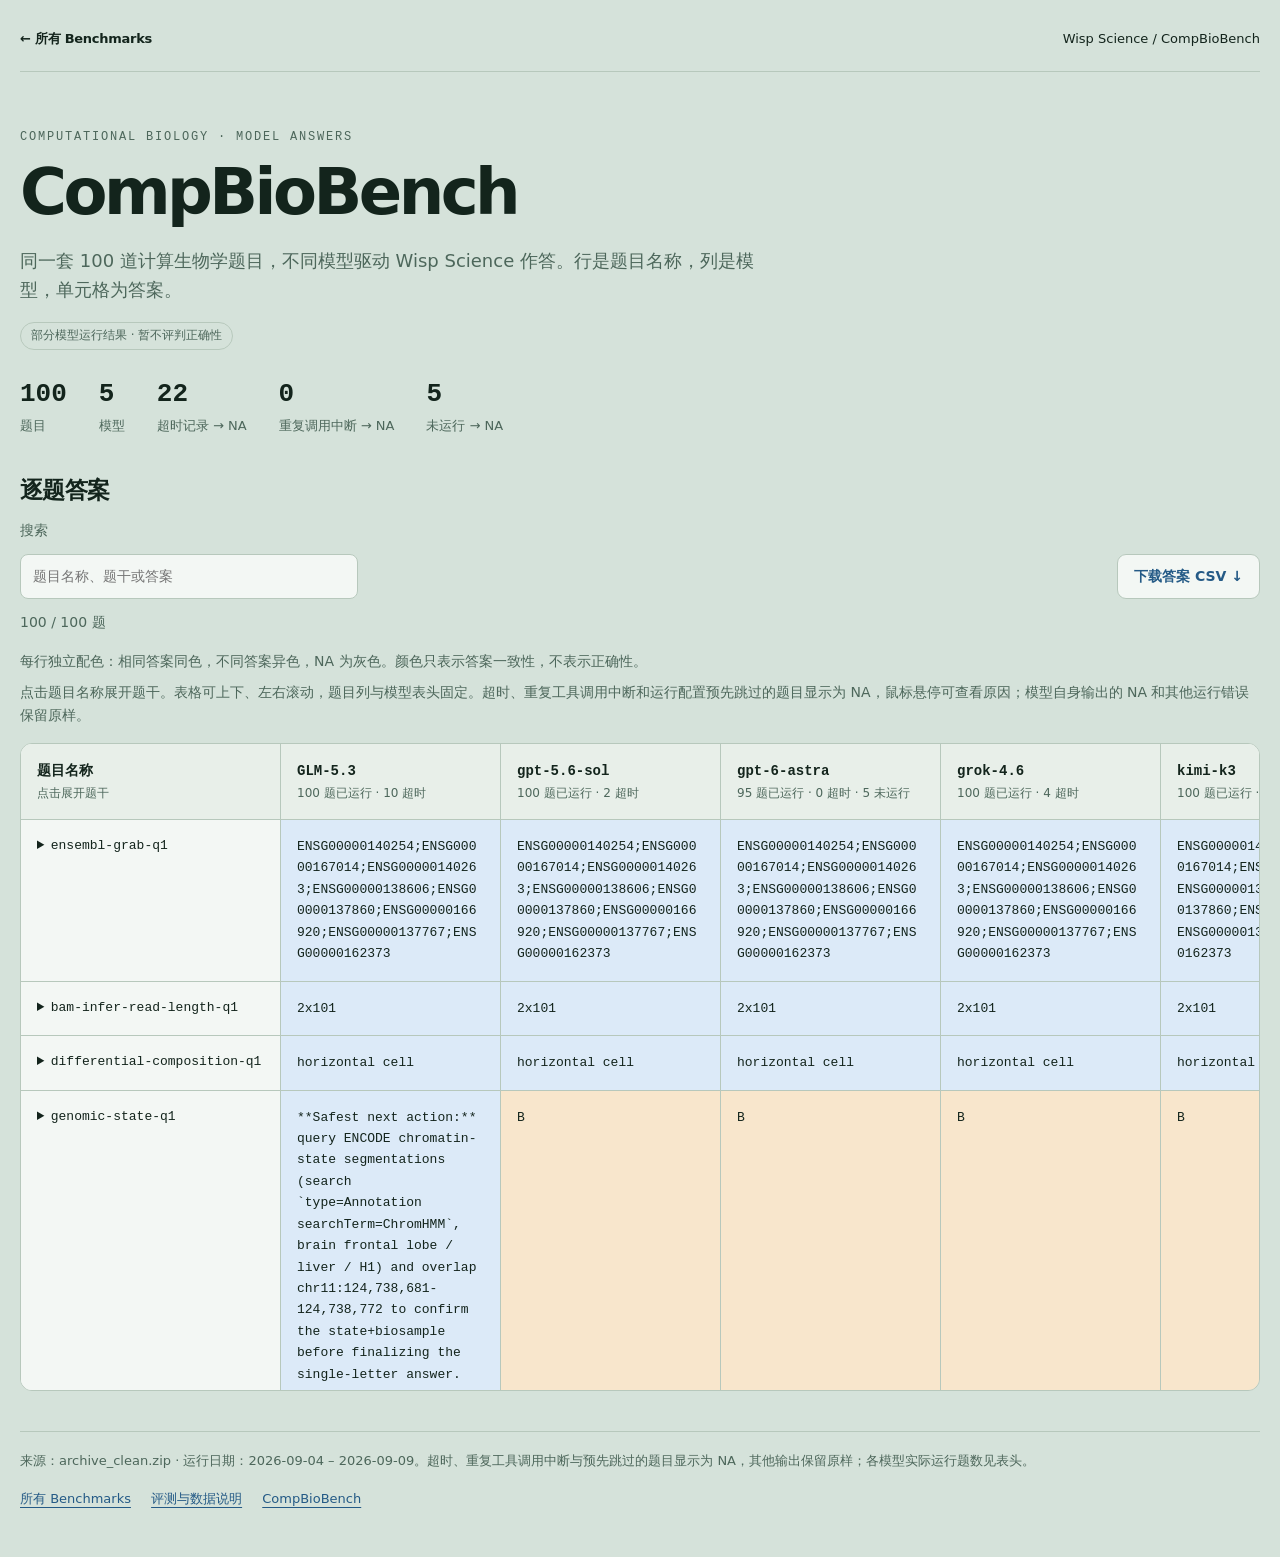
==== commit 76c6f7c7: "Rebuild CompBioBench answers from the 2026-09-09 archive Timeouts drop from 29 to 22. Eight in-progr" ====
--- a/docs/compbiobench/index.html
+++ b/docs/compbiobench/index.html
@@ -23,7 +23,7 @@
         <div class="stats" aria-label="运行概况">
           <div class="stat"><strong>100</strong><span>题目</span></div>
           <div class="stat"><strong>5</strong><span>模型</span></div>
-          <div class="stat"><strong>29</strong><span>超时记录 → NA</span></div>
+          <div class="stat"><strong>22</strong><span>超时记录 → NA</span></div>
           <div class="stat"><strong>0</strong><span>重复调用中断 → NA</span></div>
           <div class="stat"><strong>5</strong><span>未运行 → NA</span></div>
         </div>
@@ -42,7 +42,7 @@
         <p class="note" id="table-note" style="margin:0 0 16px">点击题目名称展开题干。表格可上下、左右滚动，题目列与模型表头固定。超时、重复工具调用中断和运行配置预先跳过的题目显示为 NA，鼠标悬停可查看原因；模型自身输出的 NA 和其他运行错误保留原样。</p>
         <div class="table-wrap" role="region" aria-label="CompBioBench 答案表，可滚动" tabindex="0">
           <table class="answers" id="answer-table" style="--model-count: 5" aria-labelledby="answers-title" aria-describedby="table-note">
-            <thead><tr><th scope="col">题目名称<small>点击展开题干</small></th><th scope="col">GLM-5.3<small>100 题已运行 · 16 超时</small></th><th scope="col">gpt-5.6-sol<small>100 题已运行 · 1 超时 · 1 运行错误</small></th><th scope="col">gpt-6-astra<small>95 题已运行 · 0 超时 · 5 未运行</small></th><th scope="col">grok-4.6<small>100 题已运行 · 5 超时</small></th><th scope="col">kimi-k3<small>100 题已运行 · 7 超时</small></th></tr></thead>
+            <thead><tr><th scope="col">题目名称<small>点击展开题干</small></th><th scope="col">GLM-5.3<small>100 题已运行 · 10 超时</small></th><th scope="col">gpt-5.6-sol<small>100 题已运行 · 2 超时</small></th><th scope="col">gpt-6-astra<small>95 题已运行 · 0 超时 · 5 未运行</small></th><th scope="col">grok-4.6<small>100 题已运行 · 4 超时</small></th><th scope="col">kimi-k3<small>100 题已运行 · 6 超时</small></th></tr></thead>
             <tbody><tr><th scope="row"><details><summary>ensembl-grab-q1</summary><p>Convert all of the following to Ensembl gene IDs. Provide the ID without the Ensembl version (e.g., ENSGXXXXXXXXXXXX not ENSGXXXXXXXXXXXX.XX). Respond with semi-colon separated values, no spaces. Inputs: 1. NM_001276266.2 2. TERB2 3. ENST00000267814 4. chr15:45167214-45187966 (hg38) 5. GeneID:9153 6. NP_922946.1 7. MIM:617658 8. BEN domain containing 5, transcript variant 6.</p></details></th><td data-answer-group="1">ENSG00000140254;ENSG00000167014;ENSG00000140263;ENSG00000138606;ENSG00000137860;ENSG00000166920;ENSG00000137767;ENSG00000162373</td><td data-answer-group="1">ENSG00000140254;ENSG00000167014;ENSG00000140263;ENSG00000138606;ENSG00000137860;ENSG00000166920;ENSG00000137767;ENSG00000162373</td><td data-answer-group="1">ENSG00000140254;ENSG00000167014;ENSG00000140263;ENSG00000138606;ENSG00000137860;ENSG00000166920;ENSG00000137767;ENSG00000162373</td><td data-answer-group="1">ENSG00000140254;ENSG00000167014;ENSG00000140263;ENSG00000138606;ENSG00000137860;ENSG00000166920;ENSG00000137767;ENSG00000162373</td><td data-answer-group="1">ENSG00000140254;ENSG00000167014;ENSG00000140263;ENSG00000138606;ENSG00000137860;ENSG00000166920;ENSG00000137767;ENSG00000162373</td></tr>
 <tr><th scope="row"><details><summary>bam-infer-read-length-q1</summary><p>For the given BAM file mt.sorted.bam, infer if it&#x27;s paired or single ended reads and the read length. Expected output format: 1x57</p></details></th><td data-answer-group="1">2x101</td><td data-answer-group="1">2x101</td><td data-answer-group="1">2x101</td><td data-answer-group="1">2x101</td><td data-answer-group="1">2x101</td></tr>
 <tr><th scope="row"><details><summary>differential-composition-q1</summary><p>differential.composition.q1.1.mtx.gz and differential.composition.q1.2.mtx.gz contain raw scRNA counts matrices derived from retinal samples of two individuals (one per file, each column is a unique barcode that passes QC). differential.composition.q1.genes.txt.gz is the list of common genes. One of the cell types is severely depleted in one of the two individuals. What is this cell type? Return only the name of the depleted cell type from this list: astrocyte, microglial cell, RPE cell, cone cell, rod cell, horizontal cell, bipolar cell, RGC, T cells, macrophage, Schwann cell, Pericyte, B cell, fibroblast, endothelial cell, muller glia cell.</p></details></th><td data-answer-group="1">horizontal cell</td><td data-answer-group="1">horizontal cell</td><td data-answer-group="1">horizontal cell</td><td data-answer-group="1">horizontal cell</td><td data-answer-group="1">horizontal cell</td></tr>
@@ -50,17 +50,17 @@
 <tr><th scope="row"><details><summary>cryptic-exon-q1</summary><p>I have a bulk human RNA-seq fastq file cryptic.exon.q1.fq.gz. There is exactly one highly expressed coding gene that has a cryptic exon in it formed by two novel junctions. Report the HGNC gene symbol (uppercase) for that gene.</p></details></th><td data-answer-group="1">GNG10</td><td data-answer-group="1">GNG10</td><td data-answer-group="1">GNG10</td><td data-answer-group="1">GNG10</td><td data-answer-group="1">GNG10</td></tr>
 <tr><th scope="row"><details><summary>read-paper-download-file-parse-q1</summary><p>Take a look at the pdf here: https://www.biorxiv.org/content/10.1101/2023.10.04.560808v2.full.pdf, can you find the exact number of peaks in the COC/L1 cluster? Follow any external links in the paper if additional data is required to answer this question. Respond with only the number.</p></details></th><td data-answer-group="1">6907</td><td data-answer-group="1">6907</td><td data-answer-group="1">6907</td><td data-answer-group="1">6907</td><td data-answer-group="1">6907</td></tr>
 <tr><th scope="row"><details><summary>huggingface-entropy-q1</summary><p>Run the DNA language model here: https://huggingface.co/kuleshov-group/caduceus-ph_seqlen-131k_d_model-256_n_layer-16 on the 1000 bp long DNA sequence at hg38 chr12:7792299-7793299. Specifically, mask each base one at a time, keeping all others unmasked, and compute the per position base 2 entropy of the predictions. Return the substring corresponding to the longest run with &lt;0.5 entropy.</p></details></th><td data-answer-group="1">GTCTCTACTAAAAATACAAAATTAGCC</td><td data-answer-group="1">GTCTCTACTAAAAATACAAAATTAGCC</td><td data-answer-group="1">GTCTCTACTAAAAATACAAAATTAGCC</td><td data-answer-group="1">GTCTCTACTAAAAATACAAAATTAGCC</td><td data-answer-group="1">GTCTCTACTAAAAATACAAAATTAGCC</td></tr>
-<tr><th scope="row"><details><summary>ml-model-track-overlap-q1</summary><p>Borzoi (Linder et al., doi:10.1038/s41588-024-02053-6) and Sei (Chen et al., doi:10.1038/s41588-022-01102-2) are both DNA sequence models trained to predict genomic assay outputs. Out of the Sei tracks that are linked to a specific Cistrome ID, how many tracks share provenance with any of the tracks in Borzoi? Round your answer to the nearest 100.</p></details></th><td class="timeout" title="timeout：超时，暂记 NA" data-answer-group="0">NA</td><td data-answer-group="1">1300</td><td data-answer-group="2">3600</td><td data-answer-group="2">3600</td><td data-answer-group="1">1300</td></tr>
+<tr><th scope="row"><details><summary>ml-model-track-overlap-q1</summary><p>Borzoi (Linder et al., doi:10.1038/s41588-024-02053-6) and Sei (Chen et al., doi:10.1038/s41588-022-01102-2) are both DNA sequence models trained to predict genomic assay outputs. Out of the Sei tracks that are linked to a specific Cistrome ID, how many tracks share provenance with any of the tracks in Borzoi? Round your answer to the nearest 100.</p></details></th><td data-answer-group="1">1300</td><td data-answer-group="2">1,300</td><td data-answer-group="3">3600</td><td data-answer-group="3">3600</td><td data-answer-group="4">100</td></tr>
 <tr><th scope="row"><details><summary>compute-gc-content-interval-q1</summary><p>Using the GRCh38.p13 human reference genome, retrieve the reference DNA sequence for chromosome 1 from positions 1,000,000 to 1,000,100 (1-based, inclusive) on the &#x27;+&#x27; strand, and calculate: (1) gc_percent (rounded to 2 decimals), (2) length, (3) n_count (the number of Ns in the sequence), and (4) sequence_md5 (MD5 of the uppercase interval sequence). Return the results as a comma-separated string in the format: gc_percent,length,n_count,sequence_md5. For example: &quot;31.86,10,50,v24a827t740a77764d0d8e35ba56f612&quot;  </p></details></th><td data-answer-group="1">83.17,101,0,c94c827d740a77064d0d8e35bb54f686</td><td data-answer-group="1">83.17,101,0,c94c827d740a77064d0d8e35bb54f686</td><td data-answer-group="1">83.17,101,0,c94c827d740a77064d0d8e35bb54f686</td><td data-answer-group="1">83.17,101,0,c94c827d740a77064d0d8e35bb54f686</td><td data-answer-group="1">83.17,101,0,c94c827d740a77064d0d8e35bb54f686</td></tr>
-<tr><th scope="row"><details><summary>reverse-search-gwas-q1</summary><p>Identify the PubMed ID of the study from which this summary statistics in reverse.search.gwas.q1.tsv.gz are derived. Print only the PMID, e.g. 31510655. </p></details></th><td class="timeout" title="timeout：超时，暂记 NA" data-answer-group="0">NA</td><td data-answer-group="1">37164013</td><td data-answer-group="2">The safest next action is to resume exact numerical matching against original summary-statistics files, using the saved catalog and comparison results in [global_match.txt](global_match.txt), [studies_catalog.tsv](studies_catalog.tsv), and [protein_heads.txt](protein_heads.txt), rather than submit a guessed PMID.</td><td class="timeout" title="timeout：超时，暂记 NA" data-answer-group="0">NA</td><td class="timeout" title="timeout：超时，暂记 NA" data-answer-group="0">NA</td></tr>
+<tr><th scope="row"><details><summary>reverse-search-gwas-q1</summary><p>Identify the PubMed ID of the study from which this summary statistics in reverse.search.gwas.q1.tsv.gz are derived. Print only the PMID, e.g. 31510655. </p></details></th><td data-answer-group="1">Systematically fetch harmonised `.h.tsv.gz` files for immune/Ig-trait studies (from `work/gwas-studies-alt.tsv`, col 15 accession + col 19 location, cross-referenced with `work/harmonised_list.txt`) and compare p-values at our lead SNPs (chr1:161530617 p=7.81e-23; chr17:16939677 p=1.42e-16; chr6:32067917 p=4.86e-19; chr19:49525049 p=1.04e-10; chr13:108308034; chr4:102486185). The true source will match at **multiple** loci within ~0.1 log10 — the definitive test, since the query file is itself almost certainly one of these harmonised files with columns renamed.</td><td data-answer-group="2">28628107</td><td data-answer-group="3">The safest next action is to resume exact numerical matching against original summary-statistics files, using the saved catalog and comparison results in [global_match.txt](global_match.txt), [studies_catalog.tsv](studies_catalog.tsv), and [protein_heads.txt](protein_heads.txt), rather than submit a guessed PMID.</td><td data-answer-group="4">I&#x27;ll pull the All of Us lab-GWAS papers and the GAMUT supplementary lead SNPs next.</td><td data-answer-group="2">28628107</td></tr>
 <tr><th scope="row"><details><summary>pathogenic-variant-lookup-q1</summary><p>Using the human SHH MANE Select transcript on hg38, consider the coding sequence within exon 1. Within this interval, identify all OMIM allelic variants with phenotypes that map to single-nucleotide missense substitutions in SHH. Retrieve the AlphaMissense pathogenicity scores for those amino-acid substitutions. Return the single variant with the highest AlphaMissense score, in chr:pos (1-based) format.</p></details></th><td data-answer-group="1">chr7:155811860</td><td data-answer-group="1">chr7:155811860</td><td data-answer-group="1">chr7:155811860</td><td data-answer-group="1">chr7:155811860</td><td data-answer-group="2">chr7:155806509</td></tr>
 <tr><th scope="row"><details><summary>identify-donor-q1</summary><p>The pair end fastqs (identify.donor.R1.fq.gz, identify.donor.R2.fq.gz) correspond to reads from one of the 1000G donors (2504 high coverage set) from a 5Mb region of the genome. Identify the donor and report the 1000G sample ID, e.g. HG03884</p></details></th><td data-answer-group="1">HG03861</td><td data-answer-group="1">HG03861</td><td data-answer-group="1">HG03861</td><td data-answer-group="1">HG03861</td><td data-answer-group="1">HG03861</td></tr>
-<tr><th scope="row"><details><summary>contaminated-rna-q3</summary><p>You are given a single-end RNA-seq FASTQ file (contaminated.rna.q3.fq.gz). The sample is expected to be human, but it may contain reads from another organism. Determine the genus of the most likely non-human organism present, if any. Report your answer as the exact scientific genus name in all lowercase letters (for example, mus), else respond with &quot;none&quot;.</p></details></th><td data-answer-group="1">mesomycoplasma</td><td data-answer-group="2">pan</td><td class="skipped" title="未运行：External taxonomic reference database; supplied FASTQ is already local" data-answer-group="0">NA</td><td data-answer-group="2">pan</td><td data-answer-group="1">mesomycoplasma</td></tr>
+<tr><th scope="row"><details><summary>contaminated-rna-q3</summary><p>You are given a single-end RNA-seq FASTQ file (contaminated.rna.q3.fq.gz). The sample is expected to be human, but it may contain reads from another organism. Determine the genus of the most likely non-human organism present, if any. Report your answer as the exact scientific genus name in all lowercase letters (for example, mus), else respond with &quot;none&quot;.</p></details></th><td class="timeout" title="timeout：超时，暂记 NA" data-answer-group="0">NA</td><td data-answer-group="1">mesomycoplasma</td><td class="skipped" title="未运行：External taxonomic reference database; supplied FASTQ is already local" data-answer-group="0">NA</td><td data-answer-group="2">pan</td><td data-answer-group="3">mycoplasma</td></tr>
 <tr><th scope="row"><details><summary>hic-differential-loop-q1</summary><p>Consider the MicroC data for H1 and HFF cells from the following paper: https://doi.org/10.1016/j.molcel.2020.03.003. In the sub-compartment containing the NANOG gene (chr12:7629950-7809597), there is a differential loop between the two samples. Report the position of the loop (on chr12) in the following format start;end, with start&lt;end rounded to the nearest 20000 and no commas.</p></details></th><td data-answer-group="1">7720000;7800000</td><td data-answer-group="1">7720000;7800000</td><td data-answer-group="1">7720000;7800000</td><td data-answer-group="1">7720000;7800000</td><td data-answer-group="2">7640000;7760000</td></tr>
-<tr><th scope="row"><details><summary>encode-atac-pipeline-q1</summary><p>encode.atac.pipeline.q1.R1.fq.gz and encode.atac.pipeline.q1.R2.fq.gz are paired-end ATAC-seq reads from a human sample. Process them through the ENCODE ATAC-seq pipeline v2.2.3 (https://github.com/ENCODE-DCC/atac-seq-pipeline/tree/v2.2.3). Keep the input json similar to https://github.com/ENCODE-DCC/atac-seq-pipeline/blob/v2.2.3/example_input_json/ENCSR356KRQ_subsampled.json, but remove the atac.enable_xcor line. After the pipeline completes, report the reproducibility IDR N_opt number from the qc.json file.</p></details></th><td data-answer-group="1">All intermediate files are inside the workspace; nothing scientific was deleted.</td><td class="timeout" title="timeout：超时，暂记 NA" data-answer-group="0">NA</td><td class="skipped" title="未运行：External ENCODE ATAC reference bundle and alignment indexes" data-answer-group="0">NA</td><td class="timeout" title="timeout：超时，暂记 NA" data-answer-group="0">NA</td><td data-answer-group="2">29597</td></tr>
+<tr><th scope="row"><details><summary>encode-atac-pipeline-q1</summary><p>encode.atac.pipeline.q1.R1.fq.gz and encode.atac.pipeline.q1.R2.fq.gz are paired-end ATAC-seq reads from a human sample. Process them through the ENCODE ATAC-seq pipeline v2.2.3 (https://github.com/ENCODE-DCC/atac-seq-pipeline/tree/v2.2.3). Keep the input json similar to https://github.com/ENCODE-DCC/atac-seq-pipeline/blob/v2.2.3/example_input_json/ENCSR356KRQ_subsampled.json, but remove the atac.enable_xcor line. After the pipeline completes, report the reproducibility IDR N_opt number from the qc.json file.</p></details></th><td class="timeout" title="timeout：超时，暂记 NA" data-answer-group="0">NA</td><td class="timeout" title="timeout：超时，暂记 NA" data-answer-group="0">NA</td><td class="skipped" title="未运行：External ENCODE ATAC reference bundle and alignment indexes" data-answer-group="0">NA</td><td class="timeout" title="timeout：超时，暂记 NA" data-answer-group="0">NA</td><td data-answer-group="1">29597</td></tr>
 <tr><th scope="row"><details><summary>pooled-infer-donors-q1</summary><p>pooled.infer.donors.q1.bam is an aligned scRNA-seq BAM from a pooled human sample. The file includes cell barcode tags. Determine the number of distinct donors contributing cells to the pool.</p></details></th><td data-answer-group="1">4</td><td data-answer-group="1">4</td><td data-answer-group="1">4</td><td data-answer-group="1">4</td><td data-answer-group="1">4</td></tr>
 <tr><th scope="row"><details><summary>overexpress-tf-q1</summary><p>We perturbed a primary cell culture with a cocktail of transcription factors (TFs). ATAC-seq is performed on the initial sample and 48 hours after perturbation. overexpress.tf.q1.ref.bed.gz and overexpress.tf.q1.perturb.bed.gz contain the filtered aligned fragment files (hg38) corresponding to the initial and perturbed samples, respectively. Exactly one of the TFs in the following list is part of the cocktail: FOXA1, ASCL1, TFAP2A, RUNX1, KLF4, PAX7, TCF7, REST, SPI1, GATA3. Identify which one.</p></details></th><td data-answer-group="1">KLF4</td><td data-answer-group="1">KLF4</td><td data-answer-group="1">KLF4</td><td data-answer-group="1">KLF4</td><td data-answer-group="2">TCF7</td></tr>
-<tr><th scope="row"><details><summary>conservation-lookup-q1</summary><p>Using the human SHH MANE Select transcript, take the cDNA sequence from the annotated start codon through the end of exon 1. For each of the following species: Pan troglodytes, Macaca mulatta, Pan paniscus, Indri indri, Semnopithecus johnii, Ailuropoda melanoleuca, Delphinapterus leucas, obtain the orthologous cDNA segment corresponding to the same region (prefer a one-to-one ortholog; if multiple transcripts exist, use the canonical/longest protein-coding transcript). Compute the Levenshtein edit distance to the human sequence. Return results as a comma-separated list (no spaces) in the listed species order.</p></details></th><td data-answer-group="1">9,16,0,20,5,24,35</td><td data-answer-group="2">9,16,0,29,14,24,35</td><td data-answer-group="3">0,7,0,20,5,24,27</td><td data-answer-group="3">0,7,0,20,5,24,27</td><td data-answer-group="1">9,16,0,20,5,24,35</td></tr>
+<tr><th scope="row"><details><summary>conservation-lookup-q1</summary><p>Using the human SHH MANE Select transcript, take the cDNA sequence from the annotated start codon through the end of exon 1. For each of the following species: Pan troglodytes, Macaca mulatta, Pan paniscus, Indri indri, Semnopithecus johnii, Ailuropoda melanoleuca, Delphinapterus leucas, obtain the orthologous cDNA segment corresponding to the same region (prefer a one-to-one ortholog; if multiple transcripts exist, use the canonical/longest protein-coding transcript). Compute the Levenshtein edit distance to the human sequence. Return results as a comma-separated list (no spaces) in the listed species order.</p></details></th><td data-answer-group="1">9,16,0,20,5,24,35</td><td data-answer-group="1">9,16,0,20,5,24,35</td><td data-answer-group="2">0,7,0,20,5,24,27</td><td data-answer-group="2">0,7,0,20,5,24,27</td><td data-answer-group="3">12,19,3,23,17,27,38</td></tr>
 <tr><th scope="row"><details><summary>splice-pred-q1</summary><p>Extract the human genomic DNA sequence from hg38 at chr12:120,196,699-120,201,111. This locus is on the minus strand. Run OpenSpliceAI (v0.0.5) to predict with the OSAIMANE-10000nt models, averaging predictions across all 5 checkpoints. Call donor and acceptor splice sites with score ≥ 0.9. Reconstruct exons on the gene strand by pairing each predicted acceptor with the next predicted donor in transcript order, and count the terminal exons using the interval boundaries as transcript boundaries. Report the total number of predicted exons.</p></details></th><td data-answer-group="1">7</td><td data-answer-group="1">7</td><td data-answer-group="1">7</td><td data-answer-group="1">7</td><td data-answer-group="2">8</td></tr>
 <tr><th scope="row"><details><summary>borzoi-rnaseq-q1</summary><p>Use the Borzoi model (replicate 0) to predict the total RNA-seq coverage on the forward strand for the experiment ENCFF281BWX, over the genomic interval chr1:70157360-70353968 in the hg38 genome. Return the total predicted RNA-seq coverage over the specified interval, which means reversing any transformations that were applied to RNA-seq coverage before training the Borzoi model. The Borzoi paper is saved as borzoi.rnaseq.q1.pdf. Round the answer to the nearest 10.</p></details></th><td data-answer-group="1">9380</td><td data-answer-group="2">2810</td><td data-answer-group="1">9380</td><td data-answer-group="3">8870</td><td data-answer-group="1">9380</td></tr>
 <tr><th scope="row"><details><summary>calculate-average-gene-expression-q1</summary><p>Using the single-cell dataset in AnnData format located at pbmc3k.h5ad, determine the average log-normalized expression for the gene S100B in all cells belonging to the group labeled &#x27;B cells&#x27; in the &#x27;louvain&#x27; metadata column. Use adata.X for already log-normalized expression. Use two decimal places in the answer.</p></details></th><td data-answer-group="1">-0.14</td><td data-answer-group="1">-0.14</td><td data-answer-group="1">-0.14</td><td data-answer-group="1">-0.14</td><td data-answer-group="1">-0.14</td></tr>
@@ -72,15 +72,15 @@
 <tr><th scope="row"><details><summary>gene-fusion-q2</summary><p>You are given a bulk RNA sequencing FASTQ file (gene.fusion.q2.fq.gz) from human. The data contains a synthetic gene that is a fusion of multiple genes. Your task is to identify the genes whose exons make up the fusion gene. Report the answer as the names of the genes joined by a hyphen, in 5&#x27; to 3&#x27; order, for each exon, written in all uppercase letters, HGNC symbols. For example: TCF21-COL1A1-FN1</p></details></th><td data-answer-group="1">MYC-SP1-ZIC2-SP1-CATSPER4</td><td data-answer-group="1">MYC-SP1-ZIC2-SP1-CATSPER4</td><td data-answer-group="1">MYC-SP1-ZIC2-SP1-CATSPER4</td><td data-answer-group="1">MYC-SP1-ZIC2-SP1-CATSPER4</td><td data-answer-group="2">CATSPER4-SP1-ZIC2-SP1-MYC</td></tr>
 <tr><th scope="row"><details><summary>retina-score-snps-q1</summary><p>https://zenodo.org/records/6330053 contains TensorFlow 2 models that are used for scoring the impact of SNPs on ATAC-seq in various cells types, as illustrated in the ScoreSNPs.ipynb notebook in https://zenodo.org/records/6796067. retina.score.snps.q1.tsv contains 500 SNPs (hg19 coordinates), of which half are known to be caQTLs. I would like to score the SNPs following the code in ScoreSNPs.ipynb, using the models corresponding to Rod cell type. After scoring the SNPs, report the AUPRC against the labels given in retina.score.snps.q1.tsv when using the absolute value of Rod_fold_avg_lfc as a predictor. Report answer by rounding down to two decimal places in the format: 0.80. </p></details></th><td data-answer-group="1">0.67</td><td data-answer-group="1">0.67</td><td data-answer-group="1">0.67</td><td class="timeout" title="timeout：超时，暂记 NA" data-answer-group="0">NA</td><td class="timeout" title="timeout：超时，暂记 NA" data-answer-group="0">NA</td></tr>
 <tr><th scope="row"><details><summary>atac-tn5-shift-q1</summary><p>I got a scATAC-seq fragment file (unknown.shift.frag.bed.gz) from a colleague who aligned it to the hg38 genome. However, they applied a non-standard shift to the reads instead of the typical +4/-5. Can you help figure out what it is? Report answer in the format &quot;3;-3&quot; (corresponding to values for 5&#x27; and 3&#x27; ends).</p></details></th><td data-answer-group="1">Exact-coordinate tests rule out 10x derivation. The signal is synthetic, so let me extract the precise motif logo geometry around both ends with base resolution:</td><td data-answer-group="2">2;-1</td><td data-answer-group="2">2;-1</td><td data-answer-group="2">2;-1</td><td data-answer-group="2">2;-1</td></tr>
-<tr><th scope="row"><details><summary>finding-geo-q1</summary><p>finding.geo.q1.h5ad contains a scRNA-seq dataset that is derived from a Supplementary file on GEO, and processed to filter out barcodes with low counts. Find the GSE ID of the corresponding record. Return the GSE ID at the SuperSeries level, e.g. GSE242424.</p></details></th><td data-answer-group="1">Run the exact fingerprint test (barcode + total-UMI + detected-gene-count triple) against the remaining candidates&#x27; RAW archives, in this order: **GSE233706, GSE296454, GSE309905, GSE185173, GSE292561, GSE291459, GSE318565, GSE242675, GSE263266** — then return that GSE&#x27;s SuperSeries accession if it is a subseries.</td><td data-answer-group="2">GSE114176</td><td data-answer-group="2">GSE114176</td><td class="timeout" title="timeout：超时，暂记 NA" data-answer-group="0">NA</td><td data-answer-group="3">Strong neuroblast signature — likely developing/embryonic brain. Let me refine.</td></tr>
+<tr><th scope="row"><details><summary>finding-geo-q1</summary><p>finding.geo.q1.h5ad contains a scRNA-seq dataset that is derived from a Supplementary file on GEO, and processed to filter out barcodes with low counts. Find the GSE ID of the corresponding record. Return the GSE ID at the SuperSeries level, e.g. GSE242424.</p></details></th><td class="timeout" title="timeout：超时，暂记 NA" data-answer-group="0">NA</td><td data-answer-group="1">GSE114176</td><td data-answer-group="1">GSE114176</td><td class="timeout" title="timeout：超时，暂记 NA" data-answer-group="0">NA</td><td data-answer-group="2">GSE178931</td></tr>
 <tr><th scope="row"><details><summary>deg-simple-q1</summary><p>I have bulk RNA-seq fastq files from 2 human samples (deg.simple.q1.sampleA.fq.gz, deg.simple.q1.sampleB.fq.gz). There is exactly one gene that is strongly differentially expressed between the two samples. Report the HGNC gene symbol (uppercase) for that gene.</p></details></th><td data-answer-group="1">KLF4</td><td data-answer-group="1">KLF4</td><td data-answer-group="1">KLF4</td><td data-answer-group="1">KLF4</td><td data-answer-group="1">KLF4</td></tr>
 <tr><th scope="row"><details><summary>bigwig-density-q1</summary><p>From the given ENCFF822FDB.bigWig file corresponding to an ENCODE DNase-seq experiment in mouse brain (mm10), find the 1Mbp interval with the 3rd highest total signal intensity. Consider only those intervals that start at multiples of 1Mbp, and ignore intervals at chromosome ends that are smaller than 1Mbp. Consider only chromosomes 1-19. Report as 0-based coordinates in chr:start-end format (no commas).</p></details></th><td data-answer-group="1">chr8:70000000-71000000</td><td data-answer-group="1">chr8:70000000-71000000</td><td data-answer-group="1">chr8:70000000-71000000</td><td data-answer-group="1">chr8:70000000-71000000</td><td data-answer-group="1">chr8:70000000-71000000</td></tr>
 <tr><th scope="row"><details><summary>gtf-5-utr-median-len-q1</summary><p>From the given GTF MANE.GRCh38.v1.3.refseq_genomic.gtf.gz, report the median 5&#x27; UTR, CDS, and 3&#x27; UTR lengths (use numpy median function, rounded down to nearest integer). Only consider MANE Select transcripts and those on standard chromosomes. Consider stop codon as part of CDS. Return a semicolon separated string with no space, e.g. &quot;45;551;23&quot;.</p></details></th><td data-answer-group="1">133;1296;1050</td><td data-answer-group="1">133;1296;1050</td><td data-answer-group="1">133;1296;1050</td><td data-answer-group="1">133;1296;1050</td><td data-answer-group="1">133;1296;1050</td></tr>
-<tr><th scope="row"><details><summary>contaminated-rna-q2</summary><p>You are given a single end RNA-seq fastq file (contaminated.rna.q2.fq.gz). This file contains mostly human reads and a small fraction of contaminant reads. Identify the contaminant species present. Report the answer as the exact scientific name of the species in all lowercase letters with a single space separating genus and species, for example &quot;mus musculus&quot;.</p></details></th><td class="timeout" title="timeout：超时，暂记 NA" data-answer-group="0">NA</td><td data-answer-group="1">macaca mulatta</td><td class="skipped" title="未运行：External taxonomic reference database; supplied FASTQ is already local" data-answer-group="0">NA</td><td data-answer-group="2">lymphocryptovirus humangamma4</td><td class="timeout" title="timeout：超时，暂记 NA" data-answer-group="0">NA</td></tr>
+<tr><th scope="row"><details><summary>contaminated-rna-q2</summary><p>You are given a single end RNA-seq fastq file (contaminated.rna.q2.fq.gz). This file contains mostly human reads and a small fraction of contaminant reads. Identify the contaminant species present. Report the answer as the exact scientific name of the species in all lowercase letters with a single space separating genus and species, for example &quot;mus musculus&quot;.</p></details></th><td data-answer-group="1">Resume with the already-downloaded mouse transcriptome: finish `bwa index mouse_cdna.fa`, then `bwa mem` the **full** FASTQ (not just unmapped) and count full-length 100 %-identity uniquely mapped reads; repeat for rat/E. coli/S. cerevisiae if mouse is negative. I will not output a one-line species answer yet because current evidence does not prove any single contaminant species.</td><td data-answer-group="2">sus scrofa</td><td class="skipped" title="未运行：External taxonomic reference database; supplied FASTQ is already local" data-answer-group="0">NA</td><td data-answer-group="3">human gammaherpesvirus 4</td><td class="timeout" title="timeout：超时，暂记 NA" data-answer-group="0">NA</td></tr>
 <tr><th scope="row"><details><summary>sample-swap-rna-q2</summary><p>I have a scRNA-seq pseudobulk lying around from wheat (sample.swap.rna.q2.tsv.gz). I&#x27;m not sure, but I suspect there is a sample swap. Can you check if that is the case? If there isn&#x27;t, respond &quot;None&quot;. Else respond with the names of the two cell types that have been swapped in case-sensitive lexicographic order, e.g. &quot;cortex,endodermis&quot;.</p></details></th><td data-answer-group="1">None</td><td data-answer-group="1">None</td><td data-answer-group="1">None</td><td data-answer-group="1">None</td><td data-answer-group="2">cortex,epidermis</td></tr>
 <tr><th scope="row"><details><summary>multiome-match-atac-rna-q1</summary><p>You are given two gzipped TSVs. Rows are features and columns are 8 pseudo-bulk cell populations (same 8 in both files). multiome.match.atac.rna.q1.rna.tsv.gz: RNA TPM (genes × populations). multiome.match.atac.rna.q1.atac.tsv.gz: ATAC 10kb-bin counts normalized to 1e6 (bins × populations). The ATAC columns have been permuted, but RNA columns are in the correct order. For each RNA column i (0-based), output the 0-based index of the matching ATAC column. Respond with a single semicolon-separated string with no spaces, length 8, e.g. 7;6;5;4;3;2;1;0.</p></details></th><td data-answer-group="1">5;1;4;0;6;3;7;2</td><td data-answer-group="1">5;1;4;0;6;3;7;2</td><td data-answer-group="1">5;1;4;0;6;3;7;2</td><td data-answer-group="1">5;1;4;0;6;3;7;2</td><td data-answer-group="1">5;1;4;0;6;3;7;2</td></tr>
 <tr><th scope="row"><details><summary>spatial-sim-q2</summary><p>You are given a set of single cell transcriptomic data and Visium spatial transcriptomic data (spatial.sim.tar.gz). The single cell counts matrix is found at spatial_q_sc_counts.csv, and accompanying cell type metadata is found at spatial_q_sc_metadata.csv. Spatial count data is found at spatial_q_matrix.mtx.gz, gene counts are found at spatial_q_features.tsv.gz, and are found at spot barcodes spatial_q_barcodes.tsv.gz. Finally scale factors are found at spatial_q_scalefactors_json.json, high and low resolution tissue images are found at spatial_q_tissue_hires_image.png and patial_q_tissue_hires_image.png respectively, and tissue positions are found at spatial_q_tissue_positions.csv. The spot-based data is comprised entirely of cell types found in the single cell data. Can you tell me what cell type or cell types, if any, are biased towards being in closer spatial proximity to spots containing Tumor_Core? If none, please return &quot;None&quot;. Please list these separated by commas in alphabetical order. Expected answer format: Endothelial,Macrophage.</p></details></th><td data-answer-group="1">Fibroblast_Stroma,Macrophage</td><td data-answer-group="1">Fibroblast_Stroma,Macrophage</td><td data-answer-group="1">Fibroblast_Stroma,Macrophage</td><td data-answer-group="1">Fibroblast_Stroma,Macrophage</td><td data-answer-group="1">Fibroblast_Stroma,Macrophage</td></tr>
-<tr><th scope="row"><details><summary>reverse-encode-q1</summary><p>For an ENCODE DNase-seq experiment, I started from the filtered BAM produced by the ENCODE4 v3.0.0-alpha.2 (GRCh38/hg38) pipeline. If the experiment had multiple replicates, I pooled all replicate BAMs by concatenating reads (i.e., merged at the read level) before downstream processing. I then applied an additional mapping-quality filter MAPQ ≥ 30, converted alignments to BED using bedtools bamToBed, and computed read counts in fixed 10 kb hg38 genomic bins. I then normalized the counts to sum to 1e6. The resulting binned track for one experiment is reverse.encode.q1.tsv.gz, but I lost the ENCODE experiment accession. Identify the originating ENCODE experiment accession (format ENCSR…) from which this file was derived.</p></details></th><td class="timeout" title="timeout：超时，暂记 NA" data-answer-group="0">NA</td><td data-answer-group="1">ERROR: api: 200 stream error: stream disconnected before completion: stream closed before response.completed</td><td data-answer-group="2">ENCSR597URK</td><td class="timeout" title="timeout：超时，暂记 NA" data-answer-group="0">NA</td><td class="timeout" title="timeout：超时，暂记 NA" data-answer-group="0">NA</td></tr>
+<tr><th scope="row"><details><summary>reverse-encode-q1</summary><p>For an ENCODE DNase-seq experiment, I started from the filtered BAM produced by the ENCODE4 v3.0.0-alpha.2 (GRCh38/hg38) pipeline. If the experiment had multiple replicates, I pooled all replicate BAMs by concatenating reads (i.e., merged at the read level) before downstream processing. I then applied an additional mapping-quality filter MAPQ ≥ 30, converted alignments to BED using bedtools bamToBed, and computed read counts in fixed 10 kb hg38 genomic bins. I then normalized the counts to sum to 1e6. The resulting binned track for one experiment is reverse.encode.q1.tsv.gz, but I lost the ENCODE experiment accession. Identify the originating ENCODE experiment accession (format ENCSR…) from which this file was derived.</p></details></th><td class="timeout" title="timeout：超时，暂记 NA" data-answer-group="0">NA</td><td class="timeout" title="timeout：超时，暂记 NA" data-answer-group="0">NA</td><td data-answer-group="1">ENCSR597URK</td><td class="timeout" title="timeout：超时，暂记 NA" data-answer-group="0">NA</td><td data-answer-group="2">Please approve internet access for ENCODE API/file downloads so I can identify and verify the exact ENCSR accession.</td></tr>
 <tr><th scope="row"><details><summary>compute-hvg-jaccard-q1</summary><p>Using scanpy and the two AnnData H5AD files below, compute the Jaccard index (similarity) between their HVG. First subset them to common genes using the intersection of all gene names. Use exact string values from adata.var_names to resolve genes. Use sc.pp.highly_variable_genes with seurat flavor for HVG identification and default parameters. A gene is considered HVG if var[&#x27;highly_variable&#x27;] string-casts exactly to any of the following (deduplicate this list as needed in order): [&quot;True&quot;, &quot;True&quot;, &quot;1&quot;, &quot;TRUE&quot;]. Do not apply any var-level filter beyond excluding rows with missing gene_symbols. Return NaN if thresholds are not met.  The datasets are: pbmc3k.h5ad and 10x_pbmc68k_reduced.h5ad. Round the answer to two decimal places.</p></details></th><td data-answer-group="1">0.22</td><td data-answer-group="1">0.22</td><td data-answer-group="1">0.22</td><td data-answer-group="1">0.22</td><td data-answer-group="1">0.22</td></tr>
 <tr><th scope="row"><details><summary>deleterious-mutation-q1</summary><p>In the paired FASTQs deleterious.mutation.q1.R1.fq.gz and deleterious.mutation.q1.R2.fq.gz (exome 2×150 bp, reads from human chr9 only), there is one gene that harbors a high-confidence homozygous nonsense SNV for a gene that is highly LoF-intolerant. Report the HGNC gene symbol (uppercase) for that gene.</p></details></th><td data-answer-group="1">STXBP1</td><td data-answer-group="1">STXBP1</td><td data-answer-group="1">STXBP1</td><td data-answer-group="1">STXBP1</td><td data-answer-group="1">STXBP1</td></tr>
 <tr><th scope="row"><details><summary>genome-assembly-contiguity-q1</summary><p>In the genome reference file GCF_000001215.4_Release_6_plus_ISO1_MT_genomic.fna provided, report the N50 (integer, no commas).</p></details></th><td data-answer-group="1">25286925</td><td data-answer-group="1">25286925</td><td data-answer-group="1">25286925</td><td data-answer-group="1">25286925</td><td data-answer-group="1">25286925</td></tr>
@@ -94,29 +94,29 @@
 <tr><th scope="row"><details><summary>compute-nonoverlapping-exonic-length-q1</summary><p>Compute the total non-overlapping exonic length in base pairs for the mouse gene Lepr using the GENCODE mouse release M31 GTF located at https://ftp.ebi.ac.uk/pub/databases/gencode/Gencode_mouse/release_M31/gencode.vM31.annotation.gtf.gz. Output a single non-negative integer.</p></details></th><td data-answer-group="1">7049</td><td data-answer-group="1">7049</td><td data-answer-group="1">7049</td><td data-answer-group="1">7049</td><td data-answer-group="1">7049</td></tr>
 <tr><th scope="row"><details><summary>atac-doublet-q1</summary><p>atac.doublet.q1.bed.gz contains a fragment file from a scATAC-seq sample (hg38). Barcodes with low read counts have been filtered out. Look for doublets. Return the coordinates of any one doublet, if any. Respond only with the label of the barcode in the format: &quot;AAATGGAACGTTAAAG-1&quot;, or &quot;None&quot;.</p></details></th><td data-answer-group="1">None</td><td data-answer-group="2">AACATGGAGCGCCGGG-1</td><td data-answer-group="1">None</td><td data-answer-group="2">AACATGGAGCGCCGGG-1</td><td data-answer-group="1">None</td></tr>
 <tr><th scope="row"><details><summary>enriched-motif-identification-q1</summary><p>Consider the DNA sequence provided as dna_with_secret_motif.fasta. Of these motifs, which is the most prevalent? FOXA1, GATA3, MAX, STAT1, OCT4, P53, NANOG, HNF4A, TBP, FOS, MYC, JUN, FOXO1, CTCF, TCF7, SOX2, E2F1, CREB1, GATA1, KLF3.</p></details></th><td data-answer-group="1">CTCF</td><td data-answer-group="1">CTCF</td><td data-answer-group="1">CTCF</td><td data-answer-group="1">CTCF</td><td data-answer-group="2">MYC</td></tr>
-<tr><th scope="row"><details><summary>find-deletion-q1</summary><p>You are given shallow paired-end whole genome sequencing FASTQ files (find.deletion.r1.fq.gz, find.deletion.r2.fq.gz) simulated from a chromosome of the human genome hg38 which contains a large deletion. Your task is to identify the approximate coordinates of this deletion relative to the reference genome. Report the chromosome, the start coordinate, and the end coordinate of the deletion, with both coordinates rounded to the nearest 100,000 bases. Format your answer as chr:start-end. For example: chr1:10000000-10300000.</p></details></th><td class="timeout" title="timeout：超时，暂记 NA" data-answer-group="0">NA</td><td data-answer-group="1">chr22:20000000-21000000</td><td class="skipped" title="未运行：External hg38 genome and alignment index; supplied FASTQs are already local" data-answer-group="0">NA</td><td data-answer-group="1">chr22:20000000-21000000</td><td class="timeout" title="timeout：超时，暂记 NA" data-answer-group="0">NA</td></tr>
+<tr><th scope="row"><details><summary>find-deletion-q1</summary><p>You are given shallow paired-end whole genome sequencing FASTQ files (find.deletion.r1.fq.gz, find.deletion.r2.fq.gz) simulated from a chromosome of the human genome hg38 which contains a large deletion. Your task is to identify the approximate coordinates of this deletion relative to the reference genome. Report the chromosome, the start coordinate, and the end coordinate of the deletion, with both coordinates rounded to the nearest 100,000 bases. Format your answer as chr:start-end. For example: chr1:10000000-10300000.</p></details></th><td data-answer-group="1">chr22:20000000-21000000</td><td data-answer-group="1">chr22:20000000-21000000</td><td class="skipped" title="未运行：External hg38 genome and alignment index; supplied FASTQs are already local" data-answer-group="0">NA</td><td data-answer-group="1">chr22:20000000-21000000</td><td data-answer-group="1">chr22:20000000-21000000</td></tr>
 <tr><th scope="row"><details><summary>three-way-barnyard-q1</summary><p>Given paired-end 10x scRNA-seq FASTQs (three.way.barnyard.q1.R1.fq.gz, three.way.barnyard.q1.R2.fq.gz) from a 3-species barnyard (human, mouse, pig)—R1 = 28-bp cell barcode+UMI, R2 = 91-bp cDNA—assume all barcodes are valid single cells (no empty droplets or doublets; no further barcode filtering required) and report the mixture as percentages rounded to the nearest 10%, semicolon-separated, summing to 100, for human, mouse, and pig, respectively. Example output: &quot;50;20;30&quot;.</p></details></th><td data-answer-group="1">10;30;60</td><td data-answer-group="1">10;30;60</td><td data-answer-group="1">10;30;60</td><td data-answer-group="1">10;30;60</td><td data-answer-group="1">10;30;60</td></tr>
 <tr><th scope="row"><details><summary>subtype-inflammation-q1</summary><p>subtype.inflammation.q1.1.mtx.gz and subtype.inflammation.q1.2.mtx.gz contain raw scRNA counts matrices from retinal samples from two eyes of an individual (one per file, each column is a unique barcode that passes QC). subtype.inflammation.q1.genes.txt.gz is the list of common genes. One of the cell types is inflammed in one eye compared to the other. What is this cell type? Return only the name of the inflammed cell type from this list: astrocyte, microglial cell, RPE cell, cone cell, rod cell, horizontal cell, bipolar cell, RGC, T cells, macrophage, Schwann cell, Pericyte, B cell, fibroblast, muller glia cell, endothelial cell.</p></details></th><td data-answer-group="1">muller glia cell</td><td data-answer-group="1">muller glia cell</td><td data-answer-group="1">muller glia cell</td><td data-answer-group="1">muller glia cell</td><td data-answer-group="1">muller glia cell</td></tr>
 <tr><th scope="row"><details><summary>read-proportions-q1</summary><p>read.proportions.q1.fa contains a synthetic genome with four chromosomes. read.proportions.q1.fq.gz contains 40,000 single-end 36 bp reads drawn from this genome. A read is generated by first picking a chromosome with probability pi =(pi_1, ..., pi_4), then sampling a position uniformly along that chromosome, with some small error rate. Estimate pi and report four integers (percentages) in FASTA contig order (chr1–chr4), each rounded to the nearest 5; if needed, adjust the last value so the total is 100. Expected output format: 15,25,25,35.</p></details></th><td data-answer-group="1">50,20,20,10</td><td data-answer-group="1">50,20,20,10</td><td data-answer-group="1">50,20,20,10</td><td data-answer-group="1">50,20,20,10</td><td data-answer-group="2">85,10,5,0</td></tr>
 <tr><th scope="row"><details><summary>sample-swap-atac-q2</summary><p>I have a single-cell ATAC-seq cluster counts pseudobulks lying around from human retinal-associated tissue (sample.swap.atac.q2.tsv.gz). I&#x27;m not sure, but I suspect there is a sample swap. Can you check if that is the case? If there isn&#x27;t, respond &quot;None&quot;. Else respond with the names of the two cell types that have been swapped in case-sensitive lexicographic order, e.g. &quot;AIIamacrine,Rod&quot;.</p></details></th><td data-answer-group="1">None</td><td data-answer-group="1">None</td><td data-answer-group="1">None</td><td data-answer-group="1">None</td><td data-answer-group="1">None</td></tr>
 <tr><th scope="row"><details><summary>exogenous-mix-reads-q1</summary><p>I have FASTQ data from a perturbation experiment involving KLF4 exogenous overexpression using a Sendai virus. I want to estimate the fraction of exogenous-origin reads in exogenous.mix.reads.q1.mix.fq, given exogenous.mix.reads.q1.exo.fq (early timepoint, assumed purely exogenous) and exogenous.mix.reads.q1.endo.fq (later timepoint, predominantly endogenous). All files contain reads mapping to KLF4. I don&#x27;t have details on the Sendai construct. If possible, estimate the percent of exogenous reads in exogenous.mix.reads.q1.mix.fq (by read count) to the nearest 10 and return only the integer (e.g. 50); if not possible, return NA.</p></details></th><td data-answer-group="1">50</td><td data-answer-group="2">80</td><td data-answer-group="3">30</td><td data-answer-group="3">30</td><td data-answer-group="3">30</td></tr>
 <tr><th scope="row"><details><summary>perturb-seq-align-q1</summary><p>perturb.seq.align.q1.ref.h5ad contains a scRNA-seq matrix from a small scale Perturb-seq experiment in a cell type. perturb.seq.align.q1.query.h5ad contains a scRNA-seq matrix from a Perturb-seq experiment using the same guides in a different cell type. However, the targets of the guides are missing. Can you find the guides corresponding to the following target genes: PABPC1, NUDT21, LEO1. Return the answer as a comma separate list in the format: &quot;guide1,guide2,guide3&quot;.</p></details></th><td data-answer-group="1">guide18,guide13,guide10</td><td data-answer-group="2">guide18,guide13,guide14</td><td data-answer-group="2">guide18,guide13,guide14</td><td data-answer-group="2">guide18,guide13,guide14</td><td data-answer-group="3">I&#x27;ll implement a standard pipeline: normalize both datasets on common genes, compute per-guide pseudobulk log-expression, regress out NT-control mean per dataset, then correlate each query guide&#x27;s differential signature with each reference guide&#x27;s signature.</td></tr>
-<tr><th scope="row"><details><summary>gwas-ancestry-q1</summary><p>Identify the ancestry group which was used to compute these summary statistics in the file gwas.ancestry.q1.tsv.gz. Your answer should be one of the following population codes: AFR (African), ASJ (Ashkenazi Jew), EAS (East Asian), EUR (European),  HIS (Hispanic), MID (Middle Eastern), OCE (Oceania), SAS (South Asian). Respond with the 3 letter code only.</p></details></th><td data-answer-group="1">- Safest next action: finish/fix downloads (EAS=2/2a, EUR=f/f7, plus verify AA/HIS/SAS), then join each file to our data on RSID and compare −log10P (correlation + exact-match rate, plus which SNPs are NA/missing per ancestry). The NA pattern plus exact P-value match will identify the ancestry conclusively; answer is then the corresponding 3-letter code (current lean: a non-EAS, non-EUR ancestry among AFR/SAS/HIS, unconfirmed).</td><td data-answer-group="2">AFR</td><td data-answer-group="3">HIS</td><td data-answer-group="2">AFR</td><td data-answer-group="4">EAS</td></tr>
+<tr><th scope="row"><details><summary>gwas-ancestry-q1</summary><p>Identify the ancestry group which was used to compute these summary statistics in the file gwas.ancestry.q1.tsv.gz. Your answer should be one of the following population codes: AFR (African), ASJ (Ashkenazi Jew), EAS (East Asian), EUR (European),  HIS (Hispanic), MID (Middle Eastern), OCE (Oceania), SAS (South Asian). Respond with the 3 letter code only.</p></details></th><td class="timeout" title="timeout：超时，暂记 NA" data-answer-group="0">NA</td><td data-answer-group="1">AFR</td><td data-answer-group="2">HIS</td><td data-answer-group="2">HIS</td><td class="timeout" title="timeout：超时，暂记 NA" data-answer-group="0">NA</td></tr>
 <tr><th scope="row"><details><summary>gene-info-grab-q1</summary><p>Consider the gene Hand1. Answer each question with the exact format specified. 1. What is its Ensembl gene ID? (format: ENSMUSGXXXXXXXXXXX, no version suffix) 2. How many amino acids does the canonical protein isoform encode? (integer) 3. Does this gene have more than 5 or fewer than 5 introns? (answer: &quot;more&quot; or &quot;fewer&quot;) 4. What is the Ensembl gene ID of the nearest protein-coding gene upstream of Hand1? (format: ENSMUSGXXXXXXXXXXX, no version suffix) Respond with semi-colon separate values, no spaces, e.g. &quot;ENSMUSGXXXXXXXXXXX;23;more;ENSMUSGXXXXXXXXXXX&quot;</p></details></th><td data-answer-group="1">ENSMUSG00000037335;216;fewer;ENSMUSG00000037331</td><td data-answer-group="1">ENSMUSG00000037335;216;fewer;ENSMUSG00000037331</td><td data-answer-group="1">ENSMUSG00000037335;216;fewer;ENSMUSG00000037331</td><td data-answer-group="1">ENSMUSG00000037335;216;fewer;ENSMUSG00000037331</td><td data-answer-group="1">ENSMUSG00000037335;216;fewer;ENSMUSG00000037331</td></tr>
 <tr><th scope="row"><details><summary>genome-coords-q1</summary><p>You are given a dataset (single_cell_dynamics_question.csv) of time-resolved single-cell measurements from 600 cells, each tracked over 250 consecutive time points. Each row corresponds to one cell at one time point and includes: enhancer coordinates: enh_x, enh_y, enh_z (nm), promoter coordinates: prom_x, prom_y, prom_z (nm), transcription - whether nascent transcription was detected at that time point (0/1). Define the enhancer-promoter distance as the 3D Euclidean distance. Define a proximity event (“contact”) deterministically as the distance &lt;= 260nm. Based only on the quantities you computed above, select the single most defensible conclusion. Choose exactly one. A. Enhancer–promoter proximity and transcription are independent processes with no functional relationship. B. Transcriptional activity promotes enhancer–promoter proximity. C. Enhancer–promoter proximity promotes transcriptional activity. D. Contact and transcription share a feedback loop. E. An alternate explanation not covered here. Respond with a single letter (A-E).</p></details></th><td data-answer-group="1">D</td><td data-answer-group="1">D</td><td data-answer-group="2">E</td><td data-answer-group="1">D</td><td data-answer-group="1">D</td></tr>
 <tr><th scope="row"><details><summary>mystery-peak-set-q1</summary><p>The file mystery.peak.set.q1.bed.gz contains genomic intervals for six distinct peak sets (S1–S6), all mapped to the hg38 reference genome. Each peak set represents accessible chromatin regions identified under different experimental conditions. One of these peak sets corresponds to a chromatin accessibility pattern that is strongly depleted in large public collections of unperturbed human samples, including both primary tissues and established cell lines. Identify which peak set (S1–S6) shows this depletion and report its name.</p></details></th><td class="timeout" title="timeout：超时，暂记 NA" data-answer-group="0">NA</td><td data-answer-group="1">S5</td><td data-answer-group="1">S5</td><td data-answer-group="1">S5</td><td data-answer-group="1">S5</td></tr>
-<tr><th scope="row"><details><summary>phase-chain-q1</summary><p>Files phase.chain.q1.R1.fq.gz and phase.chain.q1.R2.fq.gz contain exactly 1000 read pairs (2x150) sampled 50:50 from 2 synthetic haplotypes covering a 1.5kb region of hg38. Discover all biallelic SNPs and 1-bp indels in the interval, and phase by read-backed evidence only. Return the haplotypes in genomic order in the form A-G-T-I|G-A-C-C for the 2 haploytpes, using I for insertion and D for deletion. Use alphabetical ordering to decide which haplotype comes first.</p></details></th><td data-answer-group="1">C-D-G-D-A-G-T|T-I-C-I-T-A-G</td><td data-answer-group="2">A-C-T-T-C-A-C-G|C-T-A-I-G-D-I-A</td><td data-answer-group="3">A-C-T-D-C-A-D-G|C-T-A-G-G-D-G-A</td><td data-answer-group="3">A-C-T-D-C-A-D-G|C-T-A-G-G-D-G-A</td><td data-answer-group="4">A-C-T-D-C-A-G-C-G|C-T-A-G-G-G-C-G-A</td></tr>
+<tr><th scope="row"><details><summary>phase-chain-q1</summary><p>Files phase.chain.q1.R1.fq.gz and phase.chain.q1.R2.fq.gz contain exactly 1000 read pairs (2x150) sampled 50:50 from 2 synthetic haplotypes covering a 1.5kb region of hg38. Discover all biallelic SNPs and 1-bp indels in the interval, and phase by read-backed evidence only. Return the haplotypes in genomic order in the form A-G-T-I|G-A-C-C for the 2 haploytpes, using I for insertion and D for deletion. Use alphabetical ordering to decide which haplotype comes first.</p></details></th><td data-answer-group="1">A-C-T-D-C-A-D-G|C-T-A-G-G-D-G-A</td><td data-answer-group="1">A-C-T-D-C-A-D-G|C-T-A-G-G-D-G-A</td><td data-answer-group="1">A-C-T-D-C-A-D-G|C-T-A-G-G-D-G-A</td><td data-answer-group="1">A-C-T-D-C-A-D-G|C-T-A-G-G-D-G-A</td><td data-answer-group="1">A-C-T-D-C-A-D-G|C-T-A-G-G-D-G-A</td></tr>
 <tr><th scope="row"><details><summary>enformer-basic-q1</summary><p>What is the exact count of the number of parameters in the Enformer model (https://doi.org/10.1038/s41592-021-01252-x). Specifically, report the number of trainable parameters including both the human and mouse heads. Format the number without commas.</p></details></th><td data-answer-group="1">251221292</td><td data-answer-group="1">251221292</td><td data-answer-group="1">251221292</td><td data-answer-group="1">251221292</td><td data-answer-group="1">251221292</td></tr>
 <tr><th scope="row"><details><summary>bedtools-ops-q1</summary><p>In the given ENCODE narrowpeak bed file ENCFF333TAT.bed.gz, convert each interval into a 500bp interval centered at the peak summit. Merge all intervals, and then exclude any that overlaps with the provided blacklist file ENCFF356LFX.bed.gz. Return the total number of bases in the final file, no commas.</p></details></th><td data-answer-group="1">111423829</td><td data-answer-group="1">111423829</td><td data-answer-group="1">111423829</td><td data-answer-group="1">111423829</td><td data-answer-group="2">111424282</td></tr>
 <tr><th scope="row"><details><summary>orf-annot-q1</summary><p>You are given a fasta file containing a human mRNA sequence. Find the main CDS of the sequence, return the start position of the CDS (in a 0-based coordinate system, starting from the first base of the given sequence) and the length of the translated protein in the format 4;2.</p></details></th><td data-answer-group="1">282;351</td><td data-answer-group="1">282;351</td><td data-answer-group="1">282;351</td><td data-answer-group="1">282;351</td><td data-answer-group="1">282;351</td></tr>
-<tr><th scope="row"><details><summary>reverse-search-gwas-q2</summary><p>Identify the PubMed ID of the study from which the summary stats in reverse.search.gwas.q2.gz are derived. Print only the PMID, e.g. 31510655.</p></details></th><td class="timeout" title="timeout：超时，暂记 NA" data-answer-group="0">NA</td><td data-answer-group="1">25865494</td><td data-answer-group="2">36224396</td><td data-answer-group="2">36224396</td><td data-answer-group="3">34128465</td></tr>
+<tr><th scope="row"><details><summary>reverse-search-gwas-q2</summary><p>Identify the PubMed ID of the study from which the summary stats in reverse.search.gwas.q2.gz are derived. Print only the PMID, e.g. 31510655.</p></details></th><td data-answer-group="1">36224396</td><td data-answer-group="2">19343178</td><td data-answer-group="1">36224396</td><td data-answer-group="1">36224396</td><td class="timeout" title="timeout：超时，暂记 NA" data-answer-group="0">NA</td></tr>
 <tr><th scope="row"><details><summary>disease-samples-q1</summary><p>The file disease.samples.q1.tsv contains bulk RNA-seq TPM data for 9 individuals. Metadata is missing, but the samples are known to be a mix of healthy and diseased subjects. Identify the diseased samples and return their IDs as a sorted, comma-separated string (e.g., Sample_2,Sample_8,Sample_9).</p></details></th><td data-answer-group="1">Sample_1,Sample_4,Sample_6,Sample_8,Sample_9</td><td data-answer-group="1">Sample_1,Sample_4,Sample_6,Sample_8,Sample_9</td><td data-answer-group="1">Sample_1,Sample_4,Sample_6,Sample_8,Sample_9</td><td data-answer-group="1">Sample_1,Sample_4,Sample_6,Sample_8,Sample_9</td><td data-answer-group="1">Sample_1,Sample_4,Sample_6,Sample_8,Sample_9</td></tr>
-<tr><th scope="row"><details><summary>contaminated-rna-q1</summary><p>You are given a single end RNA-seq fastq file (contaminated.rna.q1.fq.gz). This file contains mostly human reads and a small fraction of contaminant reads. Identify the contaminant species present. Report the answer as the exact scientific name of the species in all lowercase letters with a single space separating genus and species, for example &quot;mus musculus&quot;.</p></details></th><td class="timeout" title="timeout：超时，暂记 NA" data-answer-group="0">NA</td><td data-answer-group="1">mus musculus</td><td class="skipped" title="未运行：External taxonomic reference database; supplied FASTQ is already local" data-answer-group="0">NA</td><td data-answer-group="2">hydra vulgaris</td><td data-answer-group="3">human gammaherpesvirus 4</td></tr>
+<tr><th scope="row"><details><summary>contaminated-rna-q1</summary><p>You are given a single end RNA-seq fastq file (contaminated.rna.q1.fq.gz). This file contains mostly human reads and a small fraction of contaminant reads. Identify the contaminant species present. Report the answer as the exact scientific name of the species in all lowercase letters with a single space separating genus and species, for example &quot;mus musculus&quot;.</p></details></th><td class="timeout" title="timeout：超时，暂记 NA" data-answer-group="0">NA</td><td data-answer-group="1">hydra vulgaris</td><td class="skipped" title="未运行：External taxonomic reference database; supplied FASTQ is already local" data-answer-group="0">NA</td><td data-answer-group="1">hydra vulgaris</td><td data-answer-group="1">hydra vulgaris</td></tr>
 <tr><th scope="row"><details><summary>variant-coordinate-lookup-q1</summary><p>Retrieve the single base genomic position for the following variant identifiers: rs200533370, rs241311, NM_006492.3:c.595-2A&gt;T, CA548798891, VCV000587372.6, OMIM 616787.0001 on the GRCh38 reference assembly. Report in semi-colon separated chr#:position format (1-based, inclusive), no spaces (e.g. chr1:2;chr2:34).</p></details></th><td data-answer-group="1">chrX:47574285;chr1:228858538;chr1:110061565;chr3:181712343;chr10:102685872;chr16:3523261</td><td data-answer-group="1">chrX:47574285;chr1:228858538;chr1:110061565;chr3:181712343;chr10:102685872;chr16:3523261</td><td data-answer-group="1">chrX:47574285;chr1:228858538;chr1:110061565;chr3:181712343;chr10:102685872;chr16:3523261</td><td data-answer-group="1">chrX:47574285;chr1:228858538;chr1:110061565;chr3:181712343;chr10:102685872;chr16:3523261</td><td data-answer-group="1">chrX:47574285;chr1:228858538;chr1:110061565;chr3:181712343;chr10:102685872;chr16:3523261</td></tr>
 <tr><th scope="row"><details><summary>histone-chip-q1</summary><p>I have a histone ChIP-seq ENCODE-style filtered tagAlign file (histone.chip.q1.signal.tagalign.gz) along with its control (histone.chip.q1.control.tagalign.gz), both hg38. I lost the metadata. Can you figure out the histone mark? Output exactly one label from this set: H3K4me3, H3K27ac, H3K4me1, H3K36me3, H3K27me3, H3K9me3.</p></details></th><td data-answer-group="1">H3K9me3</td><td data-answer-group="1">H3K9me3</td><td data-answer-group="1">H3K9me3</td><td data-answer-group="1">H3K9me3</td><td data-answer-group="2">H3K27me3</td></tr>
 <tr><th scope="row"><details><summary>cell-proportions-q1</summary><p>I have a counts matrix of single cell transcriptomic data, cell.proportions.q1.mtx.gz. The data contains measurements from 5350 cells, each with 1000 measured genes. That data was generated by measuring data from a co-culture of a few unique cell types. Can you tell me the proportions of those cells in descending order to the nearest 5 percent? Drop any cells with questionable QC. Expected output: 35;35;20;10 if there are 4 cell types.</p></details></th><td data-answer-group="1">50;35;15</td><td data-answer-group="1">50;35;15</td><td data-answer-group="1">50;35;15</td><td data-answer-group="1">50;35;15</td><td data-answer-group="1">50;35;15</td></tr>
 <tr><th scope="row"><details><summary>three-way-barnyard-q2</summary><p>Given paired-end 10x scRNA-seq FASTQs (three.way.barnyard.q2.R1.fq.gz, three.way.barnyard.q2.R2.fq.gz) from a 3-species barnyard (human, mouse, pig)—R1=28-bp cell barcode+UMI, R2≈91-bp cDNA. The barcodes are pre-thresholded for minimum read depth. Report the percentages among confidently assigned single-cell barcodes for human, mouse, pig (rounded to the nearest 10%, comma-separated, summing to 100) and also assign a tissue of origin for human, mouse, pig, respectively, chosen from: liver, heart, testis, kidney, bone_marrow, spleen, cortex, retina, lung, skin. Expected output format: 40;40;20;kidney;heart;heart.</p></details></th><td data-answer-group="1">50,30,50;bone_marrow;lung;testis</td><td data-answer-group="2">10;30;60;bone_marrow;lung;testis</td><td data-answer-group="2">10;30;60;bone_marrow;lung;testis</td><td data-answer-group="2">10;30;60;bone_marrow;lung;testis</td><td data-answer-group="3">20;30;50;bone_marrow;lung;testis</td></tr>
-<tr><th scope="row"><details><summary>chip-pioneer-q1</summary><p>chip.pioneer.q1.tar contains fragment bed files obtained by aligning paired-end reads from multiple ChIP-seq experiments and their input controls using the Chromap aligner (v0.2.6, --preset chip, hg38). 6 TFs (TF1-TF6) were each separately overexpressed in BJ fibroblasts for 48 hours at comparable protein levels, and ChIP-seq was then performed. Obtain the BJ fibroblasts DNase-seq data corresponding to ENCODE accession ENCSR000EME. Using these, determine which TF showcases the most pioneering ability- which can be assumed to be reflected in the ChIP-seq signal at 48 hours. Respond with one of TF1, TF2, TF3, TF4, TF5, TF6.</p></details></th><td class="timeout" title="timeout：超时，暂记 NA" data-answer-group="0">NA</td><td data-answer-group="1">TF5</td><td data-answer-group="2">TF4</td><td data-answer-group="2">TF4</td><td data-answer-group="2">TF4</td></tr>
+<tr><th scope="row"><details><summary>chip-pioneer-q1</summary><p>chip.pioneer.q1.tar contains fragment bed files obtained by aligning paired-end reads from multiple ChIP-seq experiments and their input controls using the Chromap aligner (v0.2.6, --preset chip, hg38). 6 TFs (TF1-TF6) were each separately overexpressed in BJ fibroblasts for 48 hours at comparable protein levels, and ChIP-seq was then performed. Obtain the BJ fibroblasts DNase-seq data corresponding to ENCODE accession ENCSR000EME. Using these, determine which TF showcases the most pioneering ability- which can be assumed to be reflected in the ChIP-seq signal at 48 hours. Respond with one of TF1, TF2, TF3, TF4, TF5, TF6.</p></details></th><td data-answer-group="1">TF4</td><td data-answer-group="2">TF5</td><td data-answer-group="1">TF4</td><td data-answer-group="1">TF4</td><td data-answer-group="1">TF4</td></tr>
 <tr><th scope="row"><details><summary>deleterious-mutation-q2</summary><p>In deleterious.mutation.q2.R1.fq.gz (exome 1×150 bp, reads from human 50Mb chunk of chr9 only), there is one gene that harbors a high-confidence nonsense SNV consistent with somatic mosaicism. The gene is highly LoF-intolerant. Report the HGNC gene symbol (uppercase) for the affected gene, and the approximate alternate allele frequency, rounded to the nearest 10%. Expected output format: POU5F1,10</p></details></th><td data-answer-group="1">STXBP1,20</td><td data-answer-group="1">STXBP1,20</td><td data-answer-group="1">STXBP1,20</td><td data-answer-group="1">STXBP1,20</td><td data-answer-group="1">STXBP1,20</td></tr>
 <tr><th scope="row"><details><summary>bam-ops-q1</summary><p>For the given BAM file mt.sorted.bam, how many reads pass quality threshold of 30 and are properly paired?</p></details></th><td data-answer-group="1">44</td><td data-answer-group="1">44</td><td data-answer-group="1">44</td><td data-answer-group="1">44</td><td data-answer-group="1">44</td></tr>
 <tr><th scope="row"><details><summary>perturb-seq-effect-q1</summary><p>You are given the cellranger output of a CRISPR perturb-seq experiment in perturb.seq.effect.q1.tar.gz where cell features are at filtered_feature_bc_matrix/features.tsv.gz, counts are at filtered_feature_bc_matrix/matrix.mtx.gz, barcodes are at filtered_feature_bc_matrix/barcodes.tsv.gz, guide assignment per cell is at perturb_protospacer_calls_per_cell.csv, and guide reference at feature_reference.csv. I am interested in finding guides which robustly knockdown the interferon gamma pathway. We need to decide which target gene from this screen to explore in a follow up screen - which gene target should be selected? Respond with a single gene target name (i.e. CCL6).</p></details></th><td data-answer-group="1">STAT1</td><td data-answer-group="2">ISG15</td><td data-answer-group="2">ISG15</td><td data-answer-group="2">ISG15</td><td data-answer-group="1">STAT1</td></tr>
@@ -125,22 +125,22 @@
 <tr><th scope="row"><details><summary>promoter-sequence-retrieval-q1</summary><p>Using the Ensembl GRCz11 genome assembly and Ensembl gene annotation, what is the DNA sequence of the promoter region of the zebrafish gene shha? Define the promoter as the region spanning positions −500 to +100 relative to the transcription start site (TSS) of the canonical transcript, where the TSS is position 0, negative positions are upstream, and positive positions are downstream, yielding a 601 bp sequence. Return the sequence in 5′ to 3′ orientation on the sense strand (reverse complement the genomic sequence if the gene is on the − strand).</p></details></th><td data-answer-group="1">[base64]</td><td data-answer-group="1">[base64]</td><td data-answer-group="1">[base64]</td><td data-answer-group="1">[base64]</td><td data-answer-group="1">[base64]</td></tr>
 <tr><th scope="row"><details><summary>bedtools-chromhmm-q1</summary><p>We wish to find the chromatin states overlapping the peaks in the given ENCODE narrowpeak bed file ENCFF333TAT.bed.gz. We have a ChromHMM annotation bed file E055_15_coreMarks_dense.bed.gz. What percentage of all bases in the peaks overlap with the 14_ReprPCWk annotation? Ignore bases in the peak file that don&#x27;t have any corresponding annotation in the annotation file. Round to the nearest integer. Output format: &quot;42&quot;.</p></details></th><td data-answer-group="1">36543965 / 227344497 × 100 = 16.07% → **16**</td><td data-answer-group="2">16</td><td data-answer-group="2">16</td><td data-answer-group="2">16</td><td data-answer-group="2">16</td></tr>
 <tr><th scope="row"><details><summary>lung-cancer-sc-q1</summary><p>You are given a single cell transcriptomic counts data generated from primary human tumor samples from patients with lung cancer (lung.cancer.sc.h5ad). This file has been cleaned for doublets and low quality cells already. Each sample is from a patient with lung adenocarcinoma (LUAD) or lung squamous cell carcinoma (LUSC). Out of samples Patient_005, Patient_006, Patient_007, Patient_018, and Patient_040, identify the LUSC sample with the highest proportion of dendritic cells out of all cells in that sample? Secondly, what percentage, to the nearest 20 percent, of all non-immune cells across all samples are malignant basal cells from LUSC patients? Expected answer format: Patient_006;20.</p></details></th><td data-answer-group="1">Patient_018;40</td><td data-answer-group="2">Patient_005;40</td><td data-answer-group="1">Patient_018;40</td><td data-answer-group="1">Patient_018;40</td><td data-answer-group="2">Patient_005;40</td></tr>
-<tr><th scope="row"><details><summary>tissue-fibroblast-q1</summary><p>I have a counts matrix of transcriptomic reads from a murine multi-tissue fibroblast atlas, tissue.fibroblast.q1.rds. I want to know what tissue the fibroblast corresponding to barcode Cell_11249_MCI is from, and what tissue the fibroblast corresponding to the barcode Cell_10369_WXV is. Please provide an answer in a string format with each answer separated by a comma, and select each answer from &quot;Lymph node&quot;, &quot;Pancreas&quot;, &quot;Muscle&quot;, &quot;Tendon&quot;, &quot;Mesentery&quot;, &quot;Omentum&quot; , &#x27;Adipose&quot;, &quot;Artery&quot;, &quot;Bone&quot;, &quot;Heart&quot;, &quot;Intestine&quot;, &quot;Skin&quot;, &quot;Lung&quot;, &quot;Liver&quot;, or &quot;Spleen&quot;. Expected output format example: Pancreas,Omentum. </p></details></th><td class="timeout" title="timeout：超时，暂记 NA" data-answer-group="0">NA</td><td data-answer-group="1">Lung,Bone</td><td data-answer-group="1">Lung,Bone</td><td data-answer-group="1">Lung,Bone</td><td data-answer-group="2">Lung,Adipose</td></tr>
+<tr><th scope="row"><details><summary>tissue-fibroblast-q1</summary><p>I have a counts matrix of transcriptomic reads from a murine multi-tissue fibroblast atlas, tissue.fibroblast.q1.rds. I want to know what tissue the fibroblast corresponding to barcode Cell_11249_MCI is from, and what tissue the fibroblast corresponding to the barcode Cell_10369_WXV is. Please provide an answer in a string format with each answer separated by a comma, and select each answer from &quot;Lymph node&quot;, &quot;Pancreas&quot;, &quot;Muscle&quot;, &quot;Tendon&quot;, &quot;Mesentery&quot;, &quot;Omentum&quot; , &#x27;Adipose&quot;, &quot;Artery&quot;, &quot;Bone&quot;, &quot;Heart&quot;, &quot;Intestine&quot;, &quot;Skin&quot;, &quot;Lung&quot;, &quot;Liver&quot;, or &quot;Spleen&quot;. Expected output format example: Pancreas,Omentum. </p></details></th><td data-answer-group="1">Lung,Bone</td><td data-answer-group="1">Lung,Bone</td><td data-answer-group="1">Lung,Bone</td><td data-answer-group="1">Lung,Bone</td><td data-answer-group="2">Lung,Adipose</td></tr>
 <tr><th scope="row"><details><summary>characterize-response-q1</summary><p>characterize.response.q1.txt contains an ordered list of differentially regulated genes in one direction (decreasing abs log-fold change, all sharing the same sign) in a specific immune cell type in response to a specific condition. Which condition, cell type pair from the following options most specifically describes this gene set. Conditions: a. stimulation by lipopolysaccharide (LPS), b. exhaustion, c. stimulation by cytokine LIF, d. stimulation by cytokine IL-39, e. COVID-19, f. sepsis, g. Med12 knockout, h. systemic lupus erythematosus, i. treatment with BMS-34554, j. treatment with aldesleukin, k. aging, l. rheumatoid arthritis. Cell types: i. monocytes, ii. CD8 T cells, iii. CD4 T cells, iv. B cells, v. dendritic cells, vi. NK cells, vii. Neutrophils. Respond in the format d;ii.</p></details></th><td data-answer-group="1">c;v</td><td data-answer-group="2">a;i</td><td data-answer-group="3">c;i</td><td data-answer-group="1">c;v</td><td data-answer-group="1">c;v</td></tr>
 <tr><th scope="row"><details><summary>geo-lookup-read-matrix-market-q1</summary><p>From the supplementary data of the GEO accession GSE242423, for the D2 scRNA-seq matrix, retrieve the counts for SOX2 for barcode AAACCCAAGTCTTCGA-1.</p></details></th><td data-answer-group="1">20</td><td data-answer-group="1">20</td><td data-answer-group="1">20</td><td data-answer-group="1">20</td><td data-answer-group="1">20</td></tr>
 <tr><th scope="row"><details><summary>annotate-variant-gene-impact-q1</summary><p>What is the clinical significance reported in the ClinVar database for the SPI1 variant represented by the HGVS notation NM_003120.3(SPI1):c.143-2A&gt;C? Respond with only the correct cateogry. Answer in all lowercase.</p></details></th><td data-answer-group="1">pathogenic</td><td data-answer-group="1">pathogenic</td><td data-answer-group="1">pathogenic</td><td data-answer-group="1">pathogenic</td><td data-answer-group="1">pathogenic</td></tr>
-<tr><th scope="row"><details><summary>vcf-infer-build-q1</summary><p>You are given vcf.infer.build.q1.vcf.gz, a bgzipped VCF containing biallelic SNPs on chromosome 20 for one sample. The VCF has no rsIDs and does not specify a reference build in the header. Determine which reference genome build the VCF coordinates and REF alleles correspond to. Respond with exactly one of: hg18, hg19, hg38, T2T-CHM13.</p></details></th><td class="timeout" title="timeout：超时，暂记 NA" data-answer-group="0">NA</td><td data-answer-group="1">hg19</td><td data-answer-group="1">hg19</td><td data-answer-group="1">hg19</td><td data-answer-group="1">hg19</td></tr>
+<tr><th scope="row"><details><summary>vcf-infer-build-q1</summary><p>You are given vcf.infer.build.q1.vcf.gz, a bgzipped VCF containing biallelic SNPs on chromosome 20 for one sample. The VCF has no rsIDs and does not specify a reference build in the header. Determine which reference genome build the VCF coordinates and REF alleles correspond to. Respond with exactly one of: hg18, hg19, hg38, T2T-CHM13.</p></details></th><td data-answer-group="1">hg19</td><td data-answer-group="1">hg19</td><td data-answer-group="1">hg19</td><td data-answer-group="1">hg19</td><td data-answer-group="1">hg19</td></tr>
 <tr><th scope="row"><details><summary>gene-pair-ordering-fraction-q1</summary><p>From the dataset at 10x_pbmc68k_reduced.h5ad, consider only CD19+ B cells with percent_mito less than 0.04. Among these, compute the number of cells where expression of gene SRM exceeds that of gene MRPS21 by more than 1.0 (n_srm_higher), the number of cells where expression of gene MRPS21 exceeds that of gene SRM by more than 1.0 (n_mrps21_higher), and the number of cells where the difference in expression of the two genes is between 1 and -1 (inclusive) (n_within_range). Round all fractions to two decimal places. Return these numbers as a semicolon-separated string in the format n_srm_higher,n_mrps21_higher,n_within_range. An example of a correctly formatted string is: &quot;50;30;20&quot;.</p></details></th><td data-answer-group="1">37;20;37</td><td data-answer-group="1">37;20;37</td><td data-answer-group="1">37;20;37</td><td data-answer-group="2">29;23;42</td><td data-answer-group="1">37;20;37</td></tr>
 <tr><th scope="row"><details><summary>1000G-retrieve-genotype-q2</summary><p>I would like to make a file with genotypes at specific loci for all individuals from the 1000G data with 3202 individuals (20201028_3202_raw_GT_with_annot). The positions should be common SNPs- snp151Common from UCSC, hg38. Select SNPs in which the observed allele column consists of exactly two distinct bases, where both alleles are strictly one of A, C, G, or T (i.e. not multi-allelic or indel). Further filter them to be within chr1 and within the 1000 genome-wide strongest peaks of the ENCODE peak file with accession ENCFF717TCQ (based on the qValue column). Create an uncompressed tsv with columns CHROM, POS, REF, ALT, and then the 3202 identifiers in lexicographic order (include header). In this tsv, the REF and ALT should come from the 1000G VCF. Keep those where both REF and ALT in 1000G are both exactly one of A,C,G,T. Convert any phased calls to unphased. Then, in the genotype cells, include only one of &quot;0/0&quot;, &quot;0/1&quot;, &quot;1/1&quot; or &quot;./.&quot;, reserving &quot;./.&quot; for any that were not exactly one of the first 3. The SNPs should be sorted by coordinate. Report the total number of lines in this file along with the md5sum of this file, in the format &quot;201;md5sum&quot;.</p></details></th><td class="timeout" title="timeout：超时，暂记 NA" data-answer-group="0">NA</td><td data-answer-group="1">296;864b06501a76b44b3037072e25c99725</td><td data-answer-group="1">296;864b06501a76b44b3037072e25c99725</td><td data-answer-group="1">296;864b06501a76b44b3037072e25c99725</td><td class="timeout" title="timeout：超时，暂记 NA" data-answer-group="0">NA</td></tr>
 <tr><th scope="row"><details><summary>odd-one-out-q1</summary><p>odd.one.out.q1.tar.gz contains 10 ENCODE-style tagAlign files (hg38). Each file is a different experiment performed in a unique human cell line. 9 experiments were generated using the same assay, however 1 was generated using a different assay. What is index (1-10) of this outlier?</p></details></th><td class="timeout" title="timeout：超时，暂记 NA" data-answer-group="0">NA</td><td data-answer-group="1">4</td><td data-answer-group="1">4</td><td data-answer-group="1">4</td><td class="timeout" title="timeout：超时，暂记 NA" data-answer-group="0">NA</td></tr>
 <tr><th scope="row"><details><summary>gene-expression-query-q1</summary><p>Retrieve the median expression level for APOE from the &#x27;Brain_Cortex&#x27; samples in the GTEx v8 reference dataset. The value should be in Transcripts Per Million as an integer.</p></details></th><td data-answer-group="1">604</td><td data-answer-group="1">604</td><td data-answer-group="1">604</td><td data-answer-group="1">604</td><td data-answer-group="1">604</td></tr>
-<tr><th scope="row"><details><summary>afgr-1000g-intersect-atac-q1</summary><p>From the 1000G Phase 3 (3202 individuals), find all individuals that also have ATAC-seq filtered BAMs in the African Functional Genomics Resource (AFGR). Using only publicly available data, collect the md5sums of the filtered BAMs for these individuals (GRCh38 aligned), write the md5sums (one per line) to a text file sorted alphabetically. Return the count of samples and the file’s md5sum as a single comma-separated line, e.g., 42,md5hash.</p></details></th><td class="timeout" title="timeout：超时，暂记 NA" data-answer-group="0">NA</td><td data-answer-group="1">83,1127bd47e06e7c19e8f0d5b5458a244a</td><td data-answer-group="1">83,1127bd47e06e7c19e8f0d5b5458a244a</td><td data-answer-group="1">83,1127bd47e06e7c19e8f0d5b5458a244a</td><td data-answer-group="1">83,1127bd47e06e7c19e8f0d5b5458a244a</td></tr>
+<tr><th scope="row"><details><summary>afgr-1000g-intersect-atac-q1</summary><p>From the 1000G Phase 3 (3202 individuals), find all individuals that also have ATAC-seq filtered BAMs in the African Functional Genomics Resource (AFGR). Using only publicly available data, collect the md5sums of the filtered BAMs for these individuals (GRCh38 aligned), write the md5sums (one per line) to a text file sorted alphabetically. Return the count of samples and the file’s md5sum as a single comma-separated line, e.g., 42,md5hash.</p></details></th><td data-answer-group="1">83,1127bd47e06e7c19e8f0d5b5458a244a</td><td data-answer-group="1">83,1127bd47e06e7c19e8f0d5b5458a244a</td><td data-answer-group="1">83,1127bd47e06e7c19e8f0d5b5458a244a</td><td data-answer-group="1">83,1127bd47e06e7c19e8f0d5b5458a244a</td><td data-answer-group="1">83,1127bd47e06e7c19e8f0d5b5458a244a</td></tr>
 <tr><th scope="row"><details><summary>borzoi-basic-q1</summary><p>What is the exact count of the number of parameters in any one of the replicates of the Borzoi model (https://doi.org/10.1038/s41588-024-02053-6). Specifically, report the number of trainable parameters including both the human and mouse heads. Format the number without commas.</p></details></th><td data-answer-group="1">190902667</td><td data-answer-group="1">190902667</td><td data-answer-group="1">190902667</td><td data-answer-group="1">190902667</td><td data-answer-group="1">190902667</td></tr>
 <tr><th scope="row"><details><summary>annotate-variant-gene-impact-q2</summary><p>Using the Ensembl VEP API, determine the consequence for the following variant rs2136714166. Respond with a single word.</p></details></th><td data-answer-group="1">upstream_gene_variant</td><td data-answer-group="1">upstream_gene_variant</td><td data-answer-group="1">upstream_gene_variant</td><td data-answer-group="1">upstream_gene_variant</td><td data-answer-group="1">upstream_gene_variant</td></tr>
 <tr><th scope="row"><details><summary>gene-fusion-q1</summary><p>You are given paired-end RNA sequencing FASTQ files (gene.fusion.q1.R1.fq.gz, gene.fusion.q1.R2.fq.gz) from human. The data contains a synthetic gene fusion event. Your task is to identify the fusion genes. Report the answer as the names of the two genes joined by a hyphen, with the 5′ partner first and the 3′ partner second, written in all uppercase letters, HGNC symbols. For example: TCF21-COL1A1</p></details></th><td data-answer-group="1">GAPDH-SOX2</td><td data-answer-group="1">GAPDH-SOX2</td><td data-answer-group="1">GAPDH-SOX2</td><td data-answer-group="1">GAPDH-SOX2</td><td data-answer-group="1">GAPDH-SOX2</td></tr>
 <tr><th scope="row"><details><summary>compute-gccontent-promoter-q1</summary><p>Compute the GC content of the promoter window for the human transcript ENST00000269305 on assembly GRCh38. Use Ensembl release 115. Define the promoter interval as [TSS - upstream_bp, TSS + downstream_bp - 1] on the transcript’s strand, with upstream_bp=500 and downstream_bp=100. Report the results as a semicolon separated string in the format: chromosome,start,end,strand,promoter_length,gc_count,gc_fraction where chromosome, start, end and strand are the coordinates of the resolved promoter region, promoter_length is the length of the promoter, gc_count is the number of G or C bases in the promoter, and gc_fraction is the fraction of G/C bases in the promoter, rounded to two decimal places. All genome coordinates should be 1-based and closed. An example of a correctly formatted string is: 3;101;200;+;12;100;0.12</p></details></th><td data-answer-group="1">17;7686990;7687589;-;600;331;0.55</td><td data-answer-group="2">17;7687391;7687990;-;600;292;0.49</td><td data-answer-group="2">17;7687391;7687990;-;600;292;0.49</td><td data-answer-group="2">17;7687391;7687990;-;600;292;0.49</td><td data-answer-group="2">17;7687391;7687990;-;600;292;0.49</td></tr>
 <tr><th scope="row"><details><summary>vcf-infer-ancestry-q1</summary><p>You are given vcf.infer.ancestry.q1.vcf.gz, a bgzipped VCF containing variants on chromosome 1 for four unrelated individuals: Sample1, Sample2, Sample3, Sample4. Infer each individual’s ancestry as one of: AFR (African), ASJ (Ashkenazi Jew), EUR (European), EAS (East Asian), MID (Middle Eastern), SAS (South Asian), OCE (Oceania). Output 4 labels in Sample1→Sample4 order, comma-separated with no spaces (e.g., AFR,EUR,SAS,OCE).</p></details></th><td data-answer-group="1">AFR,AFR,SAS,EUR</td><td data-answer-group="1">AFR,AFR,SAS,EUR</td><td data-answer-group="1">AFR,AFR,SAS,EUR</td><td data-answer-group="1">AFR,AFR,SAS,EUR</td><td data-answer-group="1">AFR,AFR,SAS,EUR</td></tr>
-<tr><th scope="row"><details><summary>find-amplification-q1</summary><p>You are given shallow paired-end whole-genome sequencing FASTQ files (find.amplification.R1.fq.gz, find.amplification.R2.fq.gz) simulated from a chromosome of the human genome (hg38) that contains a regional copy-number gain. Identify the approximate coordinates of the amplified region relative to the reference genome and the amplification factor, defined as the mean read-depth in the amplified region divided by the mean read-depth in flanking non-amplified regions. Report the chromosome, the start coordinate, and the end coordinate rounded to the nearest 100,000 bases, followed by a single comma and the amplification factor rounded to nearest multiple of 0.5. Format your answer as chr:start-end factor. For example: chr21:23000000-26000000,2.0</p></details></th><td class="timeout" title="timeout：超时，暂记 NA" data-answer-group="0">NA</td><td data-answer-group="1">chr22:36000000-36400000,1.5</td><td data-answer-group="1">chr22:36000000-36400000,1.5</td><td data-answer-group="1">chr22:36000000-36400000,1.5</td><td data-answer-group="1">chr22:36000000-36400000,1.5</td></tr>
+<tr><th scope="row"><details><summary>find-amplification-q1</summary><p>You are given shallow paired-end whole-genome sequencing FASTQ files (find.amplification.R1.fq.gz, find.amplification.R2.fq.gz) simulated from a chromosome of the human genome (hg38) that contains a regional copy-number gain. Identify the approximate coordinates of the amplified region relative to the reference genome and the amplification factor, defined as the mean read-depth in the amplified region divided by the mean read-depth in flanking non-amplified regions. Report the chromosome, the start coordinate, and the end coordinate rounded to the nearest 100,000 bases, followed by a single comma and the amplification factor rounded to nearest multiple of 0.5. Format your answer as chr:start-end factor. For example: chr21:23000000-26000000,2.0</p></details></th><td data-answer-group="1">chr22:36000000-36400000,1.5</td><td data-answer-group="1">chr22:36000000-36400000,1.5</td><td data-answer-group="1">chr22:36000000-36400000,1.5</td><td data-answer-group="1">chr22:36000000-36400000,1.5</td><td data-answer-group="1">chr22:36000000-36400000,1.5</td></tr>
 <tr><th scope="row"><details><summary>sample-swap-atac-q1</summary><p>I have bulk ATAC-seq counts lying around from axolotl organs (sample.swap.atac.q1.tsv.gz). Since the genome is large, I broke down standard AmexG_v6.0-DD chromosomes into smaller chunks (sample.swap.atac.q1.chrom.sizes). I&#x27;m not sure, but I suspect there is a sample swap. Can you check if that is the case? If there isn&#x27;t, respond &quot;None&quot;. Else respond with the names of the two cell types that have been swapped in case-sensitive lexicographic order, e.g. &quot;Brain,GallBladder&quot;.</p></details></th><td class="timeout" title="timeout：超时，暂记 NA" data-answer-group="0">NA</td><td data-answer-group="1">Cloaca,Stomach</td><td data-answer-group="1">Cloaca,Stomach</td><td data-answer-group="1">Cloaca,Stomach</td><td data-answer-group="2">Heart,Lung</td></tr>
 <tr><th scope="row"><details><summary>variant-status-q1</summary><p>A collaborator sent me variant.status.q1.bam corresponding to a single-end RNA-seq experiment from an individual mapped to hg38. What is the likely variant status at position chrX:154,398,500 (1-based) for this individual? Respond in the format x/y, where x and y are one of A,C,G,T and x&lt;y lexicographically, or x=y if homozygous.</p></details></th><td data-answer-group="1">C/T</td><td data-answer-group="1">C/T</td><td data-answer-group="2">C/C</td><td data-answer-group="2">C/C</td><td data-answer-group="1">C/T</td></tr></tbody>
           </table>
@@ -149,7 +149,7 @@
       </section>
     </main>
     <footer>
-      <p>来源：archive_clean.zip · 运行日期：2026-09-04 – 2026-09-07。超时、重复工具调用中断与预先跳过的题目显示为 NA，其他输出保留原样；各模型实际运行题数见表头。</p>
+      <p>来源：archive_clean.zip · 运行日期：2026-09-04 – 2026-09-09。超时、重复工具调用中断与预先跳过的题目显示为 NA，其他输出保留原样；各模型实际运行题数见表头。</p>
       <a href="../index.html">所有 Benchmarks</a>
       <a href="https://github.com/wisp-science/wisp-science-benchmark/blob/main/compbiobench/README.zh.md">评测与数据说明</a>
       <a href="https://github.com/Genentech/compbiobench-runner">CompBioBench</a>
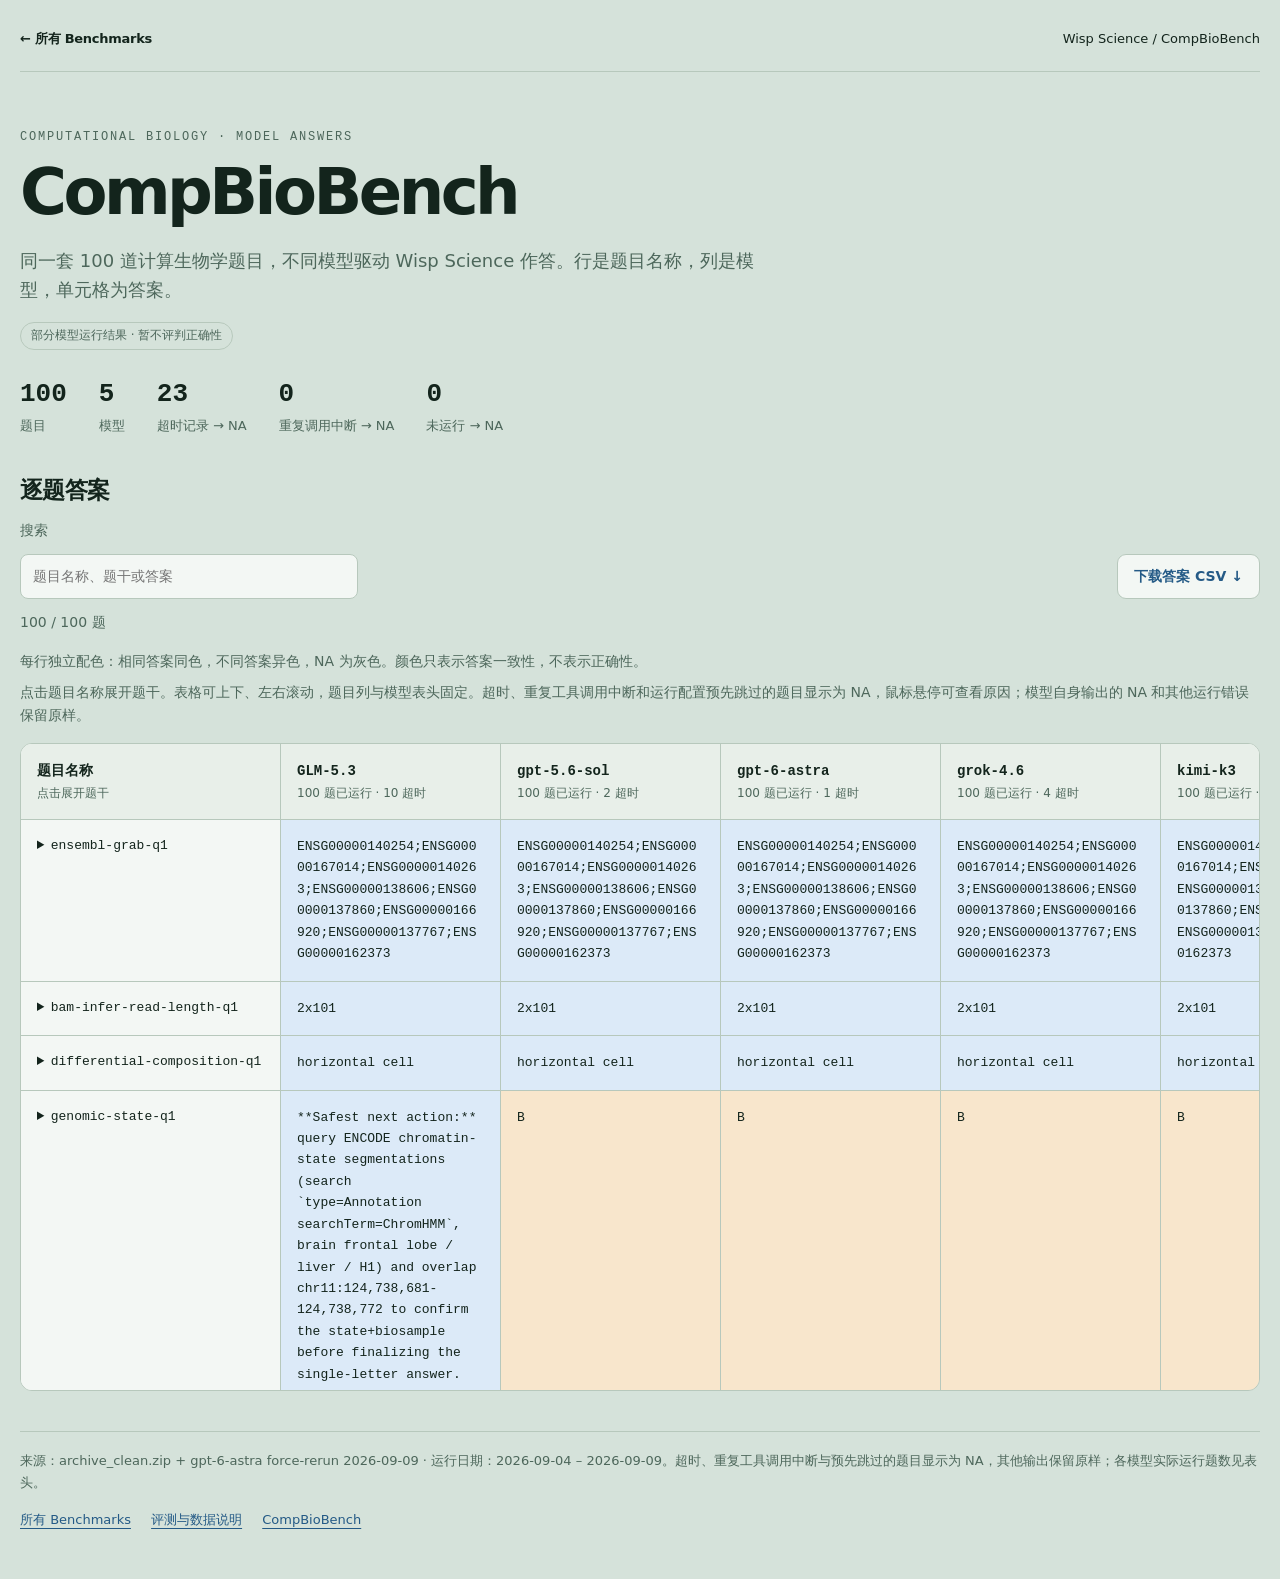
==== commit 9b2bea83: "Add GPT-6 Astra force-rerun answers to the CompBioBench table Four previously skipped default-profil" ====
--- a/docs/compbiobench/index.html
+++ b/docs/compbiobench/index.html
@@ -23,9 +23,9 @@
         <div class="stats" aria-label="运行概况">
           <div class="stat"><strong>100</strong><span>题目</span></div>
           <div class="stat"><strong>5</strong><span>模型</span></div>
-          <div class="stat"><strong>22</strong><span>超时记录 → NA</span></div>
+          <div class="stat"><strong>23</strong><span>超时记录 → NA</span></div>
           <div class="stat"><strong>0</strong><span>重复调用中断 → NA</span></div>
-          <div class="stat"><strong>5</strong><span>未运行 → NA</span></div>
+          <div class="stat"><strong>0</strong><span>未运行 → NA</span></div>
         </div>
       </header>
       <section id="results" aria-labelledby="answers-title">
@@ -42,7 +42,7 @@
         <p class="note" id="table-note" style="margin:0 0 16px">点击题目名称展开题干。表格可上下、左右滚动，题目列与模型表头固定。超时、重复工具调用中断和运行配置预先跳过的题目显示为 NA，鼠标悬停可查看原因；模型自身输出的 NA 和其他运行错误保留原样。</p>
         <div class="table-wrap" role="region" aria-label="CompBioBench 答案表，可滚动" tabindex="0">
           <table class="answers" id="answer-table" style="--model-count: 5" aria-labelledby="answers-title" aria-describedby="table-note">
-            <thead><tr><th scope="col">题目名称<small>点击展开题干</small></th><th scope="col">GLM-5.3<small>100 题已运行 · 10 超时</small></th><th scope="col">gpt-5.6-sol<small>100 题已运行 · 2 超时</small></th><th scope="col">gpt-6-astra<small>95 题已运行 · 0 超时 · 5 未运行</small></th><th scope="col">grok-4.6<small>100 题已运行 · 4 超时</small></th><th scope="col">kimi-k3<small>100 题已运行 · 6 超时</small></th></tr></thead>
+            <thead><tr><th scope="col">题目名称<small>点击展开题干</small></th><th scope="col">GLM-5.3<small>100 题已运行 · 10 超时</small></th><th scope="col">gpt-5.6-sol<small>100 题已运行 · 2 超时</small></th><th scope="col">gpt-6-astra<small>100 题已运行 · 1 超时</small></th><th scope="col">grok-4.6<small>100 题已运行 · 4 超时</small></th><th scope="col">kimi-k3<small>100 题已运行 · 6 超时</small></th></tr></thead>
             <tbody><tr><th scope="row"><details><summary>ensembl-grab-q1</summary><p>Convert all of the following to Ensembl gene IDs. Provide the ID without the Ensembl version (e.g., ENSGXXXXXXXXXXXX not ENSGXXXXXXXXXXXX.XX). Respond with semi-colon separated values, no spaces. Inputs: 1. NM_001276266.2 2. TERB2 3. ENST00000267814 4. chr15:45167214-45187966 (hg38) 5. GeneID:9153 6. NP_922946.1 7. MIM:617658 8. BEN domain containing 5, transcript variant 6.</p></details></th><td data-answer-group="1">ENSG00000140254;ENSG00000167014;ENSG00000140263;ENSG00000138606;ENSG00000137860;ENSG00000166920;ENSG00000137767;ENSG00000162373</td><td data-answer-group="1">ENSG00000140254;ENSG00000167014;ENSG00000140263;ENSG00000138606;ENSG00000137860;ENSG00000166920;ENSG00000137767;ENSG00000162373</td><td data-answer-group="1">ENSG00000140254;ENSG00000167014;ENSG00000140263;ENSG00000138606;ENSG00000137860;ENSG00000166920;ENSG00000137767;ENSG00000162373</td><td data-answer-group="1">ENSG00000140254;ENSG00000167014;ENSG00000140263;ENSG00000138606;ENSG00000137860;ENSG00000166920;ENSG00000137767;ENSG00000162373</td><td data-answer-group="1">ENSG00000140254;ENSG00000167014;ENSG00000140263;ENSG00000138606;ENSG00000137860;ENSG00000166920;ENSG00000137767;ENSG00000162373</td></tr>
 <tr><th scope="row"><details><summary>bam-infer-read-length-q1</summary><p>For the given BAM file mt.sorted.bam, infer if it&#x27;s paired or single ended reads and the read length. Expected output format: 1x57</p></details></th><td data-answer-group="1">2x101</td><td data-answer-group="1">2x101</td><td data-answer-group="1">2x101</td><td data-answer-group="1">2x101</td><td data-answer-group="1">2x101</td></tr>
 <tr><th scope="row"><details><summary>differential-composition-q1</summary><p>differential.composition.q1.1.mtx.gz and differential.composition.q1.2.mtx.gz contain raw scRNA counts matrices derived from retinal samples of two individuals (one per file, each column is a unique barcode that passes QC). differential.composition.q1.genes.txt.gz is the list of common genes. One of the cell types is severely depleted in one of the two individuals. What is this cell type? Return only the name of the depleted cell type from this list: astrocyte, microglial cell, RPE cell, cone cell, rod cell, horizontal cell, bipolar cell, RGC, T cells, macrophage, Schwann cell, Pericyte, B cell, fibroblast, endothelial cell, muller glia cell.</p></details></th><td data-answer-group="1">horizontal cell</td><td data-answer-group="1">horizontal cell</td><td data-answer-group="1">horizontal cell</td><td data-answer-group="1">horizontal cell</td><td data-answer-group="1">horizontal cell</td></tr>
@@ -55,9 +55,9 @@
 <tr><th scope="row"><details><summary>reverse-search-gwas-q1</summary><p>Identify the PubMed ID of the study from which this summary statistics in reverse.search.gwas.q1.tsv.gz are derived. Print only the PMID, e.g. 31510655. </p></details></th><td data-answer-group="1">Systematically fetch harmonised `.h.tsv.gz` files for immune/Ig-trait studies (from `work/gwas-studies-alt.tsv`, col 15 accession + col 19 location, cross-referenced with `work/harmonised_list.txt`) and compare p-values at our lead SNPs (chr1:161530617 p=7.81e-23; chr17:16939677 p=1.42e-16; chr6:32067917 p=4.86e-19; chr19:49525049 p=1.04e-10; chr13:108308034; chr4:102486185). The true source will match at **multiple** loci within ~0.1 log10 — the definitive test, since the query file is itself almost certainly one of these harmonised files with columns renamed.</td><td data-answer-group="2">28628107</td><td data-answer-group="3">The safest next action is to resume exact numerical matching against original summary-statistics files, using the saved catalog and comparison results in [global_match.txt](global_match.txt), [studies_catalog.tsv](studies_catalog.tsv), and [protein_heads.txt](protein_heads.txt), rather than submit a guessed PMID.</td><td data-answer-group="4">I&#x27;ll pull the All of Us lab-GWAS papers and the GAMUT supplementary lead SNPs next.</td><td data-answer-group="2">28628107</td></tr>
 <tr><th scope="row"><details><summary>pathogenic-variant-lookup-q1</summary><p>Using the human SHH MANE Select transcript on hg38, consider the coding sequence within exon 1. Within this interval, identify all OMIM allelic variants with phenotypes that map to single-nucleotide missense substitutions in SHH. Retrieve the AlphaMissense pathogenicity scores for those amino-acid substitutions. Return the single variant with the highest AlphaMissense score, in chr:pos (1-based) format.</p></details></th><td data-answer-group="1">chr7:155811860</td><td data-answer-group="1">chr7:155811860</td><td data-answer-group="1">chr7:155811860</td><td data-answer-group="1">chr7:155811860</td><td data-answer-group="2">chr7:155806509</td></tr>
 <tr><th scope="row"><details><summary>identify-donor-q1</summary><p>The pair end fastqs (identify.donor.R1.fq.gz, identify.donor.R2.fq.gz) correspond to reads from one of the 1000G donors (2504 high coverage set) from a 5Mb region of the genome. Identify the donor and report the 1000G sample ID, e.g. HG03884</p></details></th><td data-answer-group="1">HG03861</td><td data-answer-group="1">HG03861</td><td data-answer-group="1">HG03861</td><td data-answer-group="1">HG03861</td><td data-answer-group="1">HG03861</td></tr>
-<tr><th scope="row"><details><summary>contaminated-rna-q3</summary><p>You are given a single-end RNA-seq FASTQ file (contaminated.rna.q3.fq.gz). The sample is expected to be human, but it may contain reads from another organism. Determine the genus of the most likely non-human organism present, if any. Report your answer as the exact scientific genus name in all lowercase letters (for example, mus), else respond with &quot;none&quot;.</p></details></th><td class="timeout" title="timeout：超时，暂记 NA" data-answer-group="0">NA</td><td data-answer-group="1">mesomycoplasma</td><td class="skipped" title="未运行：External taxonomic reference database; supplied FASTQ is already local" data-answer-group="0">NA</td><td data-answer-group="2">pan</td><td data-answer-group="3">mycoplasma</td></tr>
+<tr><th scope="row"><details><summary>contaminated-rna-q3</summary><p>You are given a single-end RNA-seq FASTQ file (contaminated.rna.q3.fq.gz). The sample is expected to be human, but it may contain reads from another organism. Determine the genus of the most likely non-human organism present, if any. Report your answer as the exact scientific genus name in all lowercase letters (for example, mus), else respond with &quot;none&quot;.</p></details></th><td class="timeout" title="timeout：超时，暂记 NA" data-answer-group="0">NA</td><td data-answer-group="1">mesomycoplasma</td><td data-answer-group="2">pan</td><td data-answer-group="2">pan</td><td data-answer-group="3">mycoplasma</td></tr>
 <tr><th scope="row"><details><summary>hic-differential-loop-q1</summary><p>Consider the MicroC data for H1 and HFF cells from the following paper: https://doi.org/10.1016/j.molcel.2020.03.003. In the sub-compartment containing the NANOG gene (chr12:7629950-7809597), there is a differential loop between the two samples. Report the position of the loop (on chr12) in the following format start;end, with start&lt;end rounded to the nearest 20000 and no commas.</p></details></th><td data-answer-group="1">7720000;7800000</td><td data-answer-group="1">7720000;7800000</td><td data-answer-group="1">7720000;7800000</td><td data-answer-group="1">7720000;7800000</td><td data-answer-group="2">7640000;7760000</td></tr>
-<tr><th scope="row"><details><summary>encode-atac-pipeline-q1</summary><p>encode.atac.pipeline.q1.R1.fq.gz and encode.atac.pipeline.q1.R2.fq.gz are paired-end ATAC-seq reads from a human sample. Process them through the ENCODE ATAC-seq pipeline v2.2.3 (https://github.com/ENCODE-DCC/atac-seq-pipeline/tree/v2.2.3). Keep the input json similar to https://github.com/ENCODE-DCC/atac-seq-pipeline/blob/v2.2.3/example_input_json/ENCSR356KRQ_subsampled.json, but remove the atac.enable_xcor line. After the pipeline completes, report the reproducibility IDR N_opt number from the qc.json file.</p></details></th><td class="timeout" title="timeout：超时，暂记 NA" data-answer-group="0">NA</td><td class="timeout" title="timeout：超时，暂记 NA" data-answer-group="0">NA</td><td class="skipped" title="未运行：External ENCODE ATAC reference bundle and alignment indexes" data-answer-group="0">NA</td><td class="timeout" title="timeout：超时，暂记 NA" data-answer-group="0">NA</td><td data-answer-group="1">29597</td></tr>
+<tr><th scope="row"><details><summary>encode-atac-pipeline-q1</summary><p>encode.atac.pipeline.q1.R1.fq.gz and encode.atac.pipeline.q1.R2.fq.gz are paired-end ATAC-seq reads from a human sample. Process them through the ENCODE ATAC-seq pipeline v2.2.3 (https://github.com/ENCODE-DCC/atac-seq-pipeline/tree/v2.2.3). Keep the input json similar to https://github.com/ENCODE-DCC/atac-seq-pipeline/blob/v2.2.3/example_input_json/ENCSR356KRQ_subsampled.json, but remove the atac.enable_xcor line. After the pipeline completes, report the reproducibility IDR N_opt number from the qc.json file.</p></details></th><td class="timeout" title="timeout：超时，暂记 NA" data-answer-group="0">NA</td><td class="timeout" title="timeout：超时，暂记 NA" data-answer-group="0">NA</td><td class="timeout" title="timeout：超时，暂记 NA" data-answer-group="0">NA</td><td class="timeout" title="timeout：超时，暂记 NA" data-answer-group="0">NA</td><td data-answer-group="1">29597</td></tr>
 <tr><th scope="row"><details><summary>pooled-infer-donors-q1</summary><p>pooled.infer.donors.q1.bam is an aligned scRNA-seq BAM from a pooled human sample. The file includes cell barcode tags. Determine the number of distinct donors contributing cells to the pool.</p></details></th><td data-answer-group="1">4</td><td data-answer-group="1">4</td><td data-answer-group="1">4</td><td data-answer-group="1">4</td><td data-answer-group="1">4</td></tr>
 <tr><th scope="row"><details><summary>overexpress-tf-q1</summary><p>We perturbed a primary cell culture with a cocktail of transcription factors (TFs). ATAC-seq is performed on the initial sample and 48 hours after perturbation. overexpress.tf.q1.ref.bed.gz and overexpress.tf.q1.perturb.bed.gz contain the filtered aligned fragment files (hg38) corresponding to the initial and perturbed samples, respectively. Exactly one of the TFs in the following list is part of the cocktail: FOXA1, ASCL1, TFAP2A, RUNX1, KLF4, PAX7, TCF7, REST, SPI1, GATA3. Identify which one.</p></details></th><td data-answer-group="1">KLF4</td><td data-answer-group="1">KLF4</td><td data-answer-group="1">KLF4</td><td data-answer-group="1">KLF4</td><td data-answer-group="2">TCF7</td></tr>
 <tr><th scope="row"><details><summary>conservation-lookup-q1</summary><p>Using the human SHH MANE Select transcript, take the cDNA sequence from the annotated start codon through the end of exon 1. For each of the following species: Pan troglodytes, Macaca mulatta, Pan paniscus, Indri indri, Semnopithecus johnii, Ailuropoda melanoleuca, Delphinapterus leucas, obtain the orthologous cDNA segment corresponding to the same region (prefer a one-to-one ortholog; if multiple transcripts exist, use the canonical/longest protein-coding transcript). Compute the Levenshtein edit distance to the human sequence. Return results as a comma-separated list (no spaces) in the listed species order.</p></details></th><td data-answer-group="1">9,16,0,20,5,24,35</td><td data-answer-group="1">9,16,0,20,5,24,35</td><td data-answer-group="2">0,7,0,20,5,24,27</td><td data-answer-group="2">0,7,0,20,5,24,27</td><td data-answer-group="3">12,19,3,23,17,27,38</td></tr>
@@ -76,7 +76,7 @@
 <tr><th scope="row"><details><summary>deg-simple-q1</summary><p>I have bulk RNA-seq fastq files from 2 human samples (deg.simple.q1.sampleA.fq.gz, deg.simple.q1.sampleB.fq.gz). There is exactly one gene that is strongly differentially expressed between the two samples. Report the HGNC gene symbol (uppercase) for that gene.</p></details></th><td data-answer-group="1">KLF4</td><td data-answer-group="1">KLF4</td><td data-answer-group="1">KLF4</td><td data-answer-group="1">KLF4</td><td data-answer-group="1">KLF4</td></tr>
 <tr><th scope="row"><details><summary>bigwig-density-q1</summary><p>From the given ENCFF822FDB.bigWig file corresponding to an ENCODE DNase-seq experiment in mouse brain (mm10), find the 1Mbp interval with the 3rd highest total signal intensity. Consider only those intervals that start at multiples of 1Mbp, and ignore intervals at chromosome ends that are smaller than 1Mbp. Consider only chromosomes 1-19. Report as 0-based coordinates in chr:start-end format (no commas).</p></details></th><td data-answer-group="1">chr8:70000000-71000000</td><td data-answer-group="1">chr8:70000000-71000000</td><td data-answer-group="1">chr8:70000000-71000000</td><td data-answer-group="1">chr8:70000000-71000000</td><td data-answer-group="1">chr8:70000000-71000000</td></tr>
 <tr><th scope="row"><details><summary>gtf-5-utr-median-len-q1</summary><p>From the given GTF MANE.GRCh38.v1.3.refseq_genomic.gtf.gz, report the median 5&#x27; UTR, CDS, and 3&#x27; UTR lengths (use numpy median function, rounded down to nearest integer). Only consider MANE Select transcripts and those on standard chromosomes. Consider stop codon as part of CDS. Return a semicolon separated string with no space, e.g. &quot;45;551;23&quot;.</p></details></th><td data-answer-group="1">133;1296;1050</td><td data-answer-group="1">133;1296;1050</td><td data-answer-group="1">133;1296;1050</td><td data-answer-group="1">133;1296;1050</td><td data-answer-group="1">133;1296;1050</td></tr>
-<tr><th scope="row"><details><summary>contaminated-rna-q2</summary><p>You are given a single end RNA-seq fastq file (contaminated.rna.q2.fq.gz). This file contains mostly human reads and a small fraction of contaminant reads. Identify the contaminant species present. Report the answer as the exact scientific name of the species in all lowercase letters with a single space separating genus and species, for example &quot;mus musculus&quot;.</p></details></th><td data-answer-group="1">Resume with the already-downloaded mouse transcriptome: finish `bwa index mouse_cdna.fa`, then `bwa mem` the **full** FASTQ (not just unmapped) and count full-length 100 %-identity uniquely mapped reads; repeat for rat/E. coli/S. cerevisiae if mouse is negative. I will not output a one-line species answer yet because current evidence does not prove any single contaminant species.</td><td data-answer-group="2">sus scrofa</td><td class="skipped" title="未运行：External taxonomic reference database; supplied FASTQ is already local" data-answer-group="0">NA</td><td data-answer-group="3">human gammaherpesvirus 4</td><td class="timeout" title="timeout：超时，暂记 NA" data-answer-group="0">NA</td></tr>
+<tr><th scope="row"><details><summary>contaminated-rna-q2</summary><p>You are given a single end RNA-seq fastq file (contaminated.rna.q2.fq.gz). This file contains mostly human reads and a small fraction of contaminant reads. Identify the contaminant species present. Report the answer as the exact scientific name of the species in all lowercase letters with a single space separating genus and species, for example &quot;mus musculus&quot;.</p></details></th><td data-answer-group="1">Resume with the already-downloaded mouse transcriptome: finish `bwa index mouse_cdna.fa`, then `bwa mem` the **full** FASTQ (not just unmapped) and count full-length 100 %-identity uniquely mapped reads; repeat for rat/E. coli/S. cerevisiae if mouse is negative. I will not output a one-line species answer yet because current evidence does not prove any single contaminant species.</td><td data-answer-group="2">sus scrofa</td><td data-answer-group="2">sus scrofa</td><td data-answer-group="3">human gammaherpesvirus 4</td><td class="timeout" title="timeout：超时，暂记 NA" data-answer-group="0">NA</td></tr>
 <tr><th scope="row"><details><summary>sample-swap-rna-q2</summary><p>I have a scRNA-seq pseudobulk lying around from wheat (sample.swap.rna.q2.tsv.gz). I&#x27;m not sure, but I suspect there is a sample swap. Can you check if that is the case? If there isn&#x27;t, respond &quot;None&quot;. Else respond with the names of the two cell types that have been swapped in case-sensitive lexicographic order, e.g. &quot;cortex,endodermis&quot;.</p></details></th><td data-answer-group="1">None</td><td data-answer-group="1">None</td><td data-answer-group="1">None</td><td data-answer-group="1">None</td><td data-answer-group="2">cortex,epidermis</td></tr>
 <tr><th scope="row"><details><summary>multiome-match-atac-rna-q1</summary><p>You are given two gzipped TSVs. Rows are features and columns are 8 pseudo-bulk cell populations (same 8 in both files). multiome.match.atac.rna.q1.rna.tsv.gz: RNA TPM (genes × populations). multiome.match.atac.rna.q1.atac.tsv.gz: ATAC 10kb-bin counts normalized to 1e6 (bins × populations). The ATAC columns have been permuted, but RNA columns are in the correct order. For each RNA column i (0-based), output the 0-based index of the matching ATAC column. Respond with a single semicolon-separated string with no spaces, length 8, e.g. 7;6;5;4;3;2;1;0.</p></details></th><td data-answer-group="1">5;1;4;0;6;3;7;2</td><td data-answer-group="1">5;1;4;0;6;3;7;2</td><td data-answer-group="1">5;1;4;0;6;3;7;2</td><td data-answer-group="1">5;1;4;0;6;3;7;2</td><td data-answer-group="1">5;1;4;0;6;3;7;2</td></tr>
 <tr><th scope="row"><details><summary>spatial-sim-q2</summary><p>You are given a set of single cell transcriptomic data and Visium spatial transcriptomic data (spatial.sim.tar.gz). The single cell counts matrix is found at spatial_q_sc_counts.csv, and accompanying cell type metadata is found at spatial_q_sc_metadata.csv. Spatial count data is found at spatial_q_matrix.mtx.gz, gene counts are found at spatial_q_features.tsv.gz, and are found at spot barcodes spatial_q_barcodes.tsv.gz. Finally scale factors are found at spatial_q_scalefactors_json.json, high and low resolution tissue images are found at spatial_q_tissue_hires_image.png and patial_q_tissue_hires_image.png respectively, and tissue positions are found at spatial_q_tissue_positions.csv. The spot-based data is comprised entirely of cell types found in the single cell data. Can you tell me what cell type or cell types, if any, are biased towards being in closer spatial proximity to spots containing Tumor_Core? If none, please return &quot;None&quot;. Please list these separated by commas in alphabetical order. Expected answer format: Endothelial,Macrophage.</p></details></th><td data-answer-group="1">Fibroblast_Stroma,Macrophage</td><td data-answer-group="1">Fibroblast_Stroma,Macrophage</td><td data-answer-group="1">Fibroblast_Stroma,Macrophage</td><td data-answer-group="1">Fibroblast_Stroma,Macrophage</td><td data-answer-group="1">Fibroblast_Stroma,Macrophage</td></tr>
@@ -94,7 +94,7 @@
 <tr><th scope="row"><details><summary>compute-nonoverlapping-exonic-length-q1</summary><p>Compute the total non-overlapping exonic length in base pairs for the mouse gene Lepr using the GENCODE mouse release M31 GTF located at https://ftp.ebi.ac.uk/pub/databases/gencode/Gencode_mouse/release_M31/gencode.vM31.annotation.gtf.gz. Output a single non-negative integer.</p></details></th><td data-answer-group="1">7049</td><td data-answer-group="1">7049</td><td data-answer-group="1">7049</td><td data-answer-group="1">7049</td><td data-answer-group="1">7049</td></tr>
 <tr><th scope="row"><details><summary>atac-doublet-q1</summary><p>atac.doublet.q1.bed.gz contains a fragment file from a scATAC-seq sample (hg38). Barcodes with low read counts have been filtered out. Look for doublets. Return the coordinates of any one doublet, if any. Respond only with the label of the barcode in the format: &quot;AAATGGAACGTTAAAG-1&quot;, or &quot;None&quot;.</p></details></th><td data-answer-group="1">None</td><td data-answer-group="2">AACATGGAGCGCCGGG-1</td><td data-answer-group="1">None</td><td data-answer-group="2">AACATGGAGCGCCGGG-1</td><td data-answer-group="1">None</td></tr>
 <tr><th scope="row"><details><summary>enriched-motif-identification-q1</summary><p>Consider the DNA sequence provided as dna_with_secret_motif.fasta. Of these motifs, which is the most prevalent? FOXA1, GATA3, MAX, STAT1, OCT4, P53, NANOG, HNF4A, TBP, FOS, MYC, JUN, FOXO1, CTCF, TCF7, SOX2, E2F1, CREB1, GATA1, KLF3.</p></details></th><td data-answer-group="1">CTCF</td><td data-answer-group="1">CTCF</td><td data-answer-group="1">CTCF</td><td data-answer-group="1">CTCF</td><td data-answer-group="2">MYC</td></tr>
-<tr><th scope="row"><details><summary>find-deletion-q1</summary><p>You are given shallow paired-end whole genome sequencing FASTQ files (find.deletion.r1.fq.gz, find.deletion.r2.fq.gz) simulated from a chromosome of the human genome hg38 which contains a large deletion. Your task is to identify the approximate coordinates of this deletion relative to the reference genome. Report the chromosome, the start coordinate, and the end coordinate of the deletion, with both coordinates rounded to the nearest 100,000 bases. Format your answer as chr:start-end. For example: chr1:10000000-10300000.</p></details></th><td data-answer-group="1">chr22:20000000-21000000</td><td data-answer-group="1">chr22:20000000-21000000</td><td class="skipped" title="未运行：External hg38 genome and alignment index; supplied FASTQs are already local" data-answer-group="0">NA</td><td data-answer-group="1">chr22:20000000-21000000</td><td data-answer-group="1">chr22:20000000-21000000</td></tr>
+<tr><th scope="row"><details><summary>find-deletion-q1</summary><p>You are given shallow paired-end whole genome sequencing FASTQ files (find.deletion.r1.fq.gz, find.deletion.r2.fq.gz) simulated from a chromosome of the human genome hg38 which contains a large deletion. Your task is to identify the approximate coordinates of this deletion relative to the reference genome. Report the chromosome, the start coordinate, and the end coordinate of the deletion, with both coordinates rounded to the nearest 100,000 bases. Format your answer as chr:start-end. For example: chr1:10000000-10300000.</p></details></th><td data-answer-group="1">chr22:20000000-21000000</td><td data-answer-group="1">chr22:20000000-21000000</td><td data-answer-group="1">chr22:20000000-21000000</td><td data-answer-group="1">chr22:20000000-21000000</td><td data-answer-group="1">chr22:20000000-21000000</td></tr>
 <tr><th scope="row"><details><summary>three-way-barnyard-q1</summary><p>Given paired-end 10x scRNA-seq FASTQs (three.way.barnyard.q1.R1.fq.gz, three.way.barnyard.q1.R2.fq.gz) from a 3-species barnyard (human, mouse, pig)—R1 = 28-bp cell barcode+UMI, R2 = 91-bp cDNA—assume all barcodes are valid single cells (no empty droplets or doublets; no further barcode filtering required) and report the mixture as percentages rounded to the nearest 10%, semicolon-separated, summing to 100, for human, mouse, and pig, respectively. Example output: &quot;50;20;30&quot;.</p></details></th><td data-answer-group="1">10;30;60</td><td data-answer-group="1">10;30;60</td><td data-answer-group="1">10;30;60</td><td data-answer-group="1">10;30;60</td><td data-answer-group="1">10;30;60</td></tr>
 <tr><th scope="row"><details><summary>subtype-inflammation-q1</summary><p>subtype.inflammation.q1.1.mtx.gz and subtype.inflammation.q1.2.mtx.gz contain raw scRNA counts matrices from retinal samples from two eyes of an individual (one per file, each column is a unique barcode that passes QC). subtype.inflammation.q1.genes.txt.gz is the list of common genes. One of the cell types is inflammed in one eye compared to the other. What is this cell type? Return only the name of the inflammed cell type from this list: astrocyte, microglial cell, RPE cell, cone cell, rod cell, horizontal cell, bipolar cell, RGC, T cells, macrophage, Schwann cell, Pericyte, B cell, fibroblast, muller glia cell, endothelial cell.</p></details></th><td data-answer-group="1">muller glia cell</td><td data-answer-group="1">muller glia cell</td><td data-answer-group="1">muller glia cell</td><td data-answer-group="1">muller glia cell</td><td data-answer-group="1">muller glia cell</td></tr>
 <tr><th scope="row"><details><summary>read-proportions-q1</summary><p>read.proportions.q1.fa contains a synthetic genome with four chromosomes. read.proportions.q1.fq.gz contains 40,000 single-end 36 bp reads drawn from this genome. A read is generated by first picking a chromosome with probability pi =(pi_1, ..., pi_4), then sampling a position uniformly along that chromosome, with some small error rate. Estimate pi and report four integers (percentages) in FASTA contig order (chr1–chr4), each rounded to the nearest 5; if needed, adjust the last value so the total is 100. Expected output format: 15,25,25,35.</p></details></th><td data-answer-group="1">50,20,20,10</td><td data-answer-group="1">50,20,20,10</td><td data-answer-group="1">50,20,20,10</td><td data-answer-group="1">50,20,20,10</td><td data-answer-group="2">85,10,5,0</td></tr>
@@ -111,7 +111,7 @@
 <tr><th scope="row"><details><summary>orf-annot-q1</summary><p>You are given a fasta file containing a human mRNA sequence. Find the main CDS of the sequence, return the start position of the CDS (in a 0-based coordinate system, starting from the first base of the given sequence) and the length of the translated protein in the format 4;2.</p></details></th><td data-answer-group="1">282;351</td><td data-answer-group="1">282;351</td><td data-answer-group="1">282;351</td><td data-answer-group="1">282;351</td><td data-answer-group="1">282;351</td></tr>
 <tr><th scope="row"><details><summary>reverse-search-gwas-q2</summary><p>Identify the PubMed ID of the study from which the summary stats in reverse.search.gwas.q2.gz are derived. Print only the PMID, e.g. 31510655.</p></details></th><td data-answer-group="1">36224396</td><td data-answer-group="2">19343178</td><td data-answer-group="1">36224396</td><td data-answer-group="1">36224396</td><td class="timeout" title="timeout：超时，暂记 NA" data-answer-group="0">NA</td></tr>
 <tr><th scope="row"><details><summary>disease-samples-q1</summary><p>The file disease.samples.q1.tsv contains bulk RNA-seq TPM data for 9 individuals. Metadata is missing, but the samples are known to be a mix of healthy and diseased subjects. Identify the diseased samples and return their IDs as a sorted, comma-separated string (e.g., Sample_2,Sample_8,Sample_9).</p></details></th><td data-answer-group="1">Sample_1,Sample_4,Sample_6,Sample_8,Sample_9</td><td data-answer-group="1">Sample_1,Sample_4,Sample_6,Sample_8,Sample_9</td><td data-answer-group="1">Sample_1,Sample_4,Sample_6,Sample_8,Sample_9</td><td data-answer-group="1">Sample_1,Sample_4,Sample_6,Sample_8,Sample_9</td><td data-answer-group="1">Sample_1,Sample_4,Sample_6,Sample_8,Sample_9</td></tr>
-<tr><th scope="row"><details><summary>contaminated-rna-q1</summary><p>You are given a single end RNA-seq fastq file (contaminated.rna.q1.fq.gz). This file contains mostly human reads and a small fraction of contaminant reads. Identify the contaminant species present. Report the answer as the exact scientific name of the species in all lowercase letters with a single space separating genus and species, for example &quot;mus musculus&quot;.</p></details></th><td class="timeout" title="timeout：超时，暂记 NA" data-answer-group="0">NA</td><td data-answer-group="1">hydra vulgaris</td><td class="skipped" title="未运行：External taxonomic reference database; supplied FASTQ is already local" data-answer-group="0">NA</td><td data-answer-group="1">hydra vulgaris</td><td data-answer-group="1">hydra vulgaris</td></tr>
+<tr><th scope="row"><details><summary>contaminated-rna-q1</summary><p>You are given a single end RNA-seq fastq file (contaminated.rna.q1.fq.gz). This file contains mostly human reads and a small fraction of contaminant reads. Identify the contaminant species present. Report the answer as the exact scientific name of the species in all lowercase letters with a single space separating genus and species, for example &quot;mus musculus&quot;.</p></details></th><td class="timeout" title="timeout：超时，暂记 NA" data-answer-group="0">NA</td><td data-answer-group="1">hydra vulgaris</td><td data-answer-group="1">hydra vulgaris</td><td data-answer-group="1">hydra vulgaris</td><td data-answer-group="1">hydra vulgaris</td></tr>
 <tr><th scope="row"><details><summary>variant-coordinate-lookup-q1</summary><p>Retrieve the single base genomic position for the following variant identifiers: rs200533370, rs241311, NM_006492.3:c.595-2A&gt;T, CA548798891, VCV000587372.6, OMIM 616787.0001 on the GRCh38 reference assembly. Report in semi-colon separated chr#:position format (1-based, inclusive), no spaces (e.g. chr1:2;chr2:34).</p></details></th><td data-answer-group="1">chrX:47574285;chr1:228858538;chr1:110061565;chr3:181712343;chr10:102685872;chr16:3523261</td><td data-answer-group="1">chrX:47574285;chr1:228858538;chr1:110061565;chr3:181712343;chr10:102685872;chr16:3523261</td><td data-answer-group="1">chrX:47574285;chr1:228858538;chr1:110061565;chr3:181712343;chr10:102685872;chr16:3523261</td><td data-answer-group="1">chrX:47574285;chr1:228858538;chr1:110061565;chr3:181712343;chr10:102685872;chr16:3523261</td><td data-answer-group="1">chrX:47574285;chr1:228858538;chr1:110061565;chr3:181712343;chr10:102685872;chr16:3523261</td></tr>
 <tr><th scope="row"><details><summary>histone-chip-q1</summary><p>I have a histone ChIP-seq ENCODE-style filtered tagAlign file (histone.chip.q1.signal.tagalign.gz) along with its control (histone.chip.q1.control.tagalign.gz), both hg38. I lost the metadata. Can you figure out the histone mark? Output exactly one label from this set: H3K4me3, H3K27ac, H3K4me1, H3K36me3, H3K27me3, H3K9me3.</p></details></th><td data-answer-group="1">H3K9me3</td><td data-answer-group="1">H3K9me3</td><td data-answer-group="1">H3K9me3</td><td data-answer-group="1">H3K9me3</td><td data-answer-group="2">H3K27me3</td></tr>
 <tr><th scope="row"><details><summary>cell-proportions-q1</summary><p>I have a counts matrix of single cell transcriptomic data, cell.proportions.q1.mtx.gz. The data contains measurements from 5350 cells, each with 1000 measured genes. That data was generated by measuring data from a co-culture of a few unique cell types. Can you tell me the proportions of those cells in descending order to the nearest 5 percent? Drop any cells with questionable QC. Expected output: 35;35;20;10 if there are 4 cell types.</p></details></th><td data-answer-group="1">50;35;15</td><td data-answer-group="1">50;35;15</td><td data-answer-group="1">50;35;15</td><td data-answer-group="1">50;35;15</td><td data-answer-group="1">50;35;15</td></tr>
@@ -149,7 +149,7 @@
       </section>
     </main>
     <footer>
-      <p>来源：archive_clean.zip · 运行日期：2026-09-04 – 2026-09-09。超时、重复工具调用中断与预先跳过的题目显示为 NA，其他输出保留原样；各模型实际运行题数见表头。</p>
+      <p>来源：archive_clean.zip + gpt-6-astra force-rerun 2026-09-09 · 运行日期：2026-09-04 – 2026-09-09。超时、重复工具调用中断与预先跳过的题目显示为 NA，其他输出保留原样；各模型实际运行题数见表头。</p>
       <a href="../index.html">所有 Benchmarks</a>
       <a href="https://github.com/wisp-science/wisp-science-benchmark/blob/main/compbiobench/README.zh.md">评测与数据说明</a>
       <a href="https://github.com/Genentech/compbiobench-runner">CompBioBench</a>
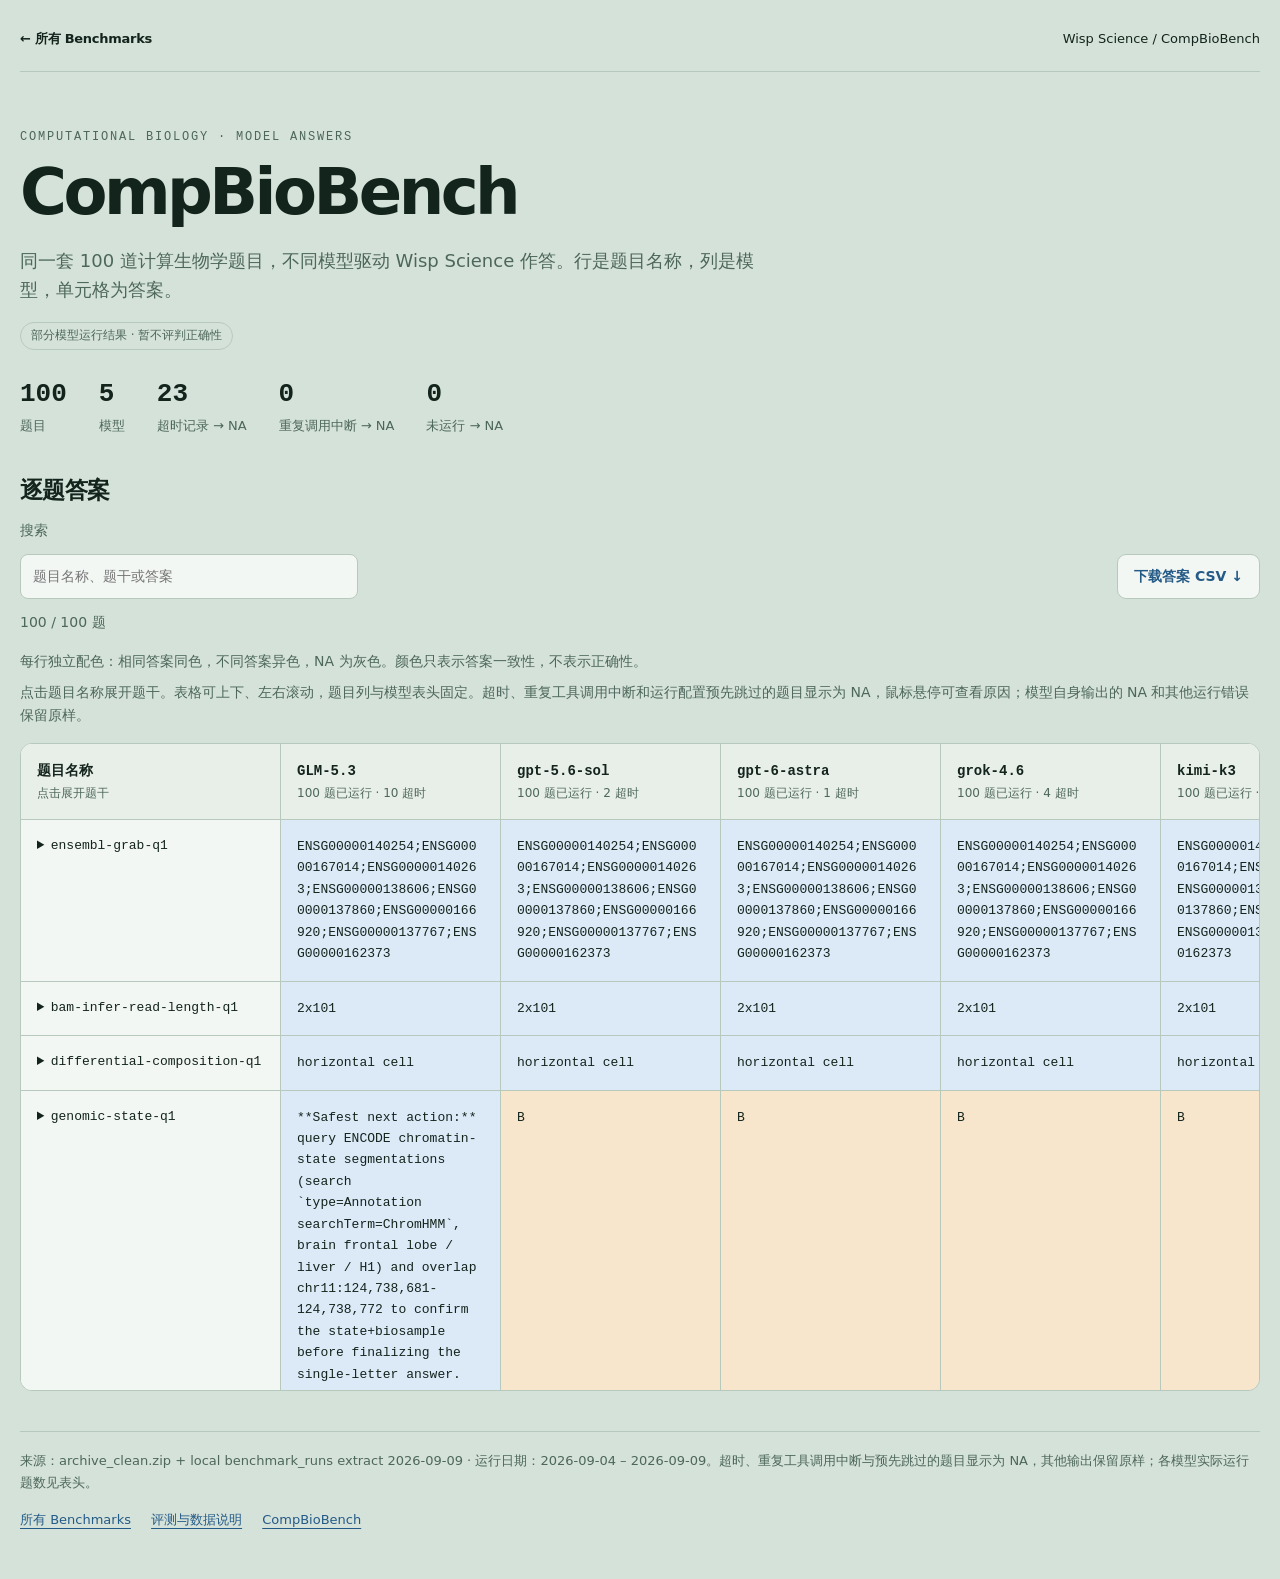
==== commit b1f767b3: "Refresh CompBioBench answers from the local benchmark_runs extract kimi perturb-seq-align-q1 now mat" ====
--- a/docs/compbiobench/index.html
+++ b/docs/compbiobench/index.html
@@ -52,7 +52,7 @@
 <tr><th scope="row"><details><summary>huggingface-entropy-q1</summary><p>Run the DNA language model here: https://huggingface.co/kuleshov-group/caduceus-ph_seqlen-131k_d_model-256_n_layer-16 on the 1000 bp long DNA sequence at hg38 chr12:7792299-7793299. Specifically, mask each base one at a time, keeping all others unmasked, and compute the per position base 2 entropy of the predictions. Return the substring corresponding to the longest run with &lt;0.5 entropy.</p></details></th><td data-answer-group="1">GTCTCTACTAAAAATACAAAATTAGCC</td><td data-answer-group="1">GTCTCTACTAAAAATACAAAATTAGCC</td><td data-answer-group="1">GTCTCTACTAAAAATACAAAATTAGCC</td><td data-answer-group="1">GTCTCTACTAAAAATACAAAATTAGCC</td><td data-answer-group="1">GTCTCTACTAAAAATACAAAATTAGCC</td></tr>
 <tr><th scope="row"><details><summary>ml-model-track-overlap-q1</summary><p>Borzoi (Linder et al., doi:10.1038/s41588-024-02053-6) and Sei (Chen et al., doi:10.1038/s41588-022-01102-2) are both DNA sequence models trained to predict genomic assay outputs. Out of the Sei tracks that are linked to a specific Cistrome ID, how many tracks share provenance with any of the tracks in Borzoi? Round your answer to the nearest 100.</p></details></th><td data-answer-group="1">1300</td><td data-answer-group="2">1,300</td><td data-answer-group="3">3600</td><td data-answer-group="3">3600</td><td data-answer-group="4">100</td></tr>
 <tr><th scope="row"><details><summary>compute-gc-content-interval-q1</summary><p>Using the GRCh38.p13 human reference genome, retrieve the reference DNA sequence for chromosome 1 from positions 1,000,000 to 1,000,100 (1-based, inclusive) on the &#x27;+&#x27; strand, and calculate: (1) gc_percent (rounded to 2 decimals), (2) length, (3) n_count (the number of Ns in the sequence), and (4) sequence_md5 (MD5 of the uppercase interval sequence). Return the results as a comma-separated string in the format: gc_percent,length,n_count,sequence_md5. For example: &quot;31.86,10,50,v24a827t740a77764d0d8e35ba56f612&quot;  </p></details></th><td data-answer-group="1">83.17,101,0,c94c827d740a77064d0d8e35bb54f686</td><td data-answer-group="1">83.17,101,0,c94c827d740a77064d0d8e35bb54f686</td><td data-answer-group="1">83.17,101,0,c94c827d740a77064d0d8e35bb54f686</td><td data-answer-group="1">83.17,101,0,c94c827d740a77064d0d8e35bb54f686</td><td data-answer-group="1">83.17,101,0,c94c827d740a77064d0d8e35bb54f686</td></tr>
-<tr><th scope="row"><details><summary>reverse-search-gwas-q1</summary><p>Identify the PubMed ID of the study from which this summary statistics in reverse.search.gwas.q1.tsv.gz are derived. Print only the PMID, e.g. 31510655. </p></details></th><td data-answer-group="1">Systematically fetch harmonised `.h.tsv.gz` files for immune/Ig-trait studies (from `work/gwas-studies-alt.tsv`, col 15 accession + col 19 location, cross-referenced with `work/harmonised_list.txt`) and compare p-values at our lead SNPs (chr1:161530617 p=7.81e-23; chr17:16939677 p=1.42e-16; chr6:32067917 p=4.86e-19; chr19:49525049 p=1.04e-10; chr13:108308034; chr4:102486185). The true source will match at **multiple** loci within ~0.1 log10 — the definitive test, since the query file is itself almost certainly one of these harmonised files with columns renamed.</td><td data-answer-group="2">28628107</td><td data-answer-group="3">The safest next action is to resume exact numerical matching against original summary-statistics files, using the saved catalog and comparison results in [global_match.txt](global_match.txt), [studies_catalog.tsv](studies_catalog.tsv), and [protein_heads.txt](protein_heads.txt), rather than submit a guessed PMID.</td><td data-answer-group="4">I&#x27;ll pull the All of Us lab-GWAS papers and the GAMUT supplementary lead SNPs next.</td><td data-answer-group="2">28628107</td></tr>
+<tr><th scope="row"><details><summary>reverse-search-gwas-q1</summary><p>Identify the PubMed ID of the study from which this summary statistics in reverse.search.gwas.q1.tsv.gz are derived. Print only the PMID, e.g. 31510655. </p></details></th><td data-answer-group="1">Systematically fetch harmonised `.h.tsv.gz` files for immune/Ig-trait studies (from `work/gwas-studies-alt.tsv`, col 15 accession + col 19 location, cross-referenced with `work/harmonised_list.txt`) and compare p-values at our lead SNPs (chr1:161530617 p=7.81e-23; chr17:16939677 p=1.42e-16; chr6:32067917 p=4.86e-19; chr19:49525049 p=1.04e-10; chr13:108308034; chr4:102486185). The true source will match at **multiple** loci within ~0.1 log10 — the definitive test, since the query file is itself almost certainly one of these harmonised files with columns renamed.</td><td data-answer-group="2">28628107</td><td data-answer-group="3">The iteration limit was reached before the PMID could be verified. The file contains 12,774,703 variants across chromosomes 1–21. Its strongest associations involve the FCGR region, HLA region, and TNFRSF13B, suggesting a serum protein–related trait, but no source study was conclusively matched. The safest next action is to compare exact variant P values against candidate studies’ original summary statistics before reporting a PMID.</td><td data-answer-group="4">I&#x27;ll keep matching the file against published globulin/IgG studies and look up CompBioBench metadata.</td><td data-answer-group="2">28628107</td></tr>
 <tr><th scope="row"><details><summary>pathogenic-variant-lookup-q1</summary><p>Using the human SHH MANE Select transcript on hg38, consider the coding sequence within exon 1. Within this interval, identify all OMIM allelic variants with phenotypes that map to single-nucleotide missense substitutions in SHH. Retrieve the AlphaMissense pathogenicity scores for those amino-acid substitutions. Return the single variant with the highest AlphaMissense score, in chr:pos (1-based) format.</p></details></th><td data-answer-group="1">chr7:155811860</td><td data-answer-group="1">chr7:155811860</td><td data-answer-group="1">chr7:155811860</td><td data-answer-group="1">chr7:155811860</td><td data-answer-group="2">chr7:155806509</td></tr>
 <tr><th scope="row"><details><summary>identify-donor-q1</summary><p>The pair end fastqs (identify.donor.R1.fq.gz, identify.donor.R2.fq.gz) correspond to reads from one of the 1000G donors (2504 high coverage set) from a 5Mb region of the genome. Identify the donor and report the 1000G sample ID, e.g. HG03884</p></details></th><td data-answer-group="1">HG03861</td><td data-answer-group="1">HG03861</td><td data-answer-group="1">HG03861</td><td data-answer-group="1">HG03861</td><td data-answer-group="1">HG03861</td></tr>
 <tr><th scope="row"><details><summary>contaminated-rna-q3</summary><p>You are given a single-end RNA-seq FASTQ file (contaminated.rna.q3.fq.gz). The sample is expected to be human, but it may contain reads from another organism. Determine the genus of the most likely non-human organism present, if any. Report your answer as the exact scientific genus name in all lowercase letters (for example, mus), else respond with &quot;none&quot;.</p></details></th><td class="timeout" title="timeout：超时，暂记 NA" data-answer-group="0">NA</td><td data-answer-group="1">mesomycoplasma</td><td data-answer-group="2">pan</td><td data-answer-group="2">pan</td><td data-answer-group="3">mycoplasma</td></tr>
@@ -100,7 +100,7 @@
 <tr><th scope="row"><details><summary>read-proportions-q1</summary><p>read.proportions.q1.fa contains a synthetic genome with four chromosomes. read.proportions.q1.fq.gz contains 40,000 single-end 36 bp reads drawn from this genome. A read is generated by first picking a chromosome with probability pi =(pi_1, ..., pi_4), then sampling a position uniformly along that chromosome, with some small error rate. Estimate pi and report four integers (percentages) in FASTA contig order (chr1–chr4), each rounded to the nearest 5; if needed, adjust the last value so the total is 100. Expected output format: 15,25,25,35.</p></details></th><td data-answer-group="1">50,20,20,10</td><td data-answer-group="1">50,20,20,10</td><td data-answer-group="1">50,20,20,10</td><td data-answer-group="1">50,20,20,10</td><td data-answer-group="2">85,10,5,0</td></tr>
 <tr><th scope="row"><details><summary>sample-swap-atac-q2</summary><p>I have a single-cell ATAC-seq cluster counts pseudobulks lying around from human retinal-associated tissue (sample.swap.atac.q2.tsv.gz). I&#x27;m not sure, but I suspect there is a sample swap. Can you check if that is the case? If there isn&#x27;t, respond &quot;None&quot;. Else respond with the names of the two cell types that have been swapped in case-sensitive lexicographic order, e.g. &quot;AIIamacrine,Rod&quot;.</p></details></th><td data-answer-group="1">None</td><td data-answer-group="1">None</td><td data-answer-group="1">None</td><td data-answer-group="1">None</td><td data-answer-group="1">None</td></tr>
 <tr><th scope="row"><details><summary>exogenous-mix-reads-q1</summary><p>I have FASTQ data from a perturbation experiment involving KLF4 exogenous overexpression using a Sendai virus. I want to estimate the fraction of exogenous-origin reads in exogenous.mix.reads.q1.mix.fq, given exogenous.mix.reads.q1.exo.fq (early timepoint, assumed purely exogenous) and exogenous.mix.reads.q1.endo.fq (later timepoint, predominantly endogenous). All files contain reads mapping to KLF4. I don&#x27;t have details on the Sendai construct. If possible, estimate the percent of exogenous reads in exogenous.mix.reads.q1.mix.fq (by read count) to the nearest 10 and return only the integer (e.g. 50); if not possible, return NA.</p></details></th><td data-answer-group="1">50</td><td data-answer-group="2">80</td><td data-answer-group="3">30</td><td data-answer-group="3">30</td><td data-answer-group="3">30</td></tr>
-<tr><th scope="row"><details><summary>perturb-seq-align-q1</summary><p>perturb.seq.align.q1.ref.h5ad contains a scRNA-seq matrix from a small scale Perturb-seq experiment in a cell type. perturb.seq.align.q1.query.h5ad contains a scRNA-seq matrix from a Perturb-seq experiment using the same guides in a different cell type. However, the targets of the guides are missing. Can you find the guides corresponding to the following target genes: PABPC1, NUDT21, LEO1. Return the answer as a comma separate list in the format: &quot;guide1,guide2,guide3&quot;.</p></details></th><td data-answer-group="1">guide18,guide13,guide10</td><td data-answer-group="2">guide18,guide13,guide14</td><td data-answer-group="2">guide18,guide13,guide14</td><td data-answer-group="2">guide18,guide13,guide14</td><td data-answer-group="3">I&#x27;ll implement a standard pipeline: normalize both datasets on common genes, compute per-guide pseudobulk log-expression, regress out NT-control mean per dataset, then correlate each query guide&#x27;s differential signature with each reference guide&#x27;s signature.</td></tr>
+<tr><th scope="row"><details><summary>perturb-seq-align-q1</summary><p>perturb.seq.align.q1.ref.h5ad contains a scRNA-seq matrix from a small scale Perturb-seq experiment in a cell type. perturb.seq.align.q1.query.h5ad contains a scRNA-seq matrix from a Perturb-seq experiment using the same guides in a different cell type. However, the targets of the guides are missing. Can you find the guides corresponding to the following target genes: PABPC1, NUDT21, LEO1. Return the answer as a comma separate list in the format: &quot;guide1,guide2,guide3&quot;.</p></details></th><td data-answer-group="1">guide18,guide13,guide10</td><td data-answer-group="2">guide18,guide13,guide14</td><td data-answer-group="2">guide18,guide13,guide14</td><td data-answer-group="2">guide18,guide13,guide14</td><td data-answer-group="2">guide18,guide13,guide14</td></tr>
 <tr><th scope="row"><details><summary>gwas-ancestry-q1</summary><p>Identify the ancestry group which was used to compute these summary statistics in the file gwas.ancestry.q1.tsv.gz. Your answer should be one of the following population codes: AFR (African), ASJ (Ashkenazi Jew), EAS (East Asian), EUR (European),  HIS (Hispanic), MID (Middle Eastern), OCE (Oceania), SAS (South Asian). Respond with the 3 letter code only.</p></details></th><td class="timeout" title="timeout：超时，暂记 NA" data-answer-group="0">NA</td><td data-answer-group="1">AFR</td><td data-answer-group="2">HIS</td><td data-answer-group="2">HIS</td><td class="timeout" title="timeout：超时，暂记 NA" data-answer-group="0">NA</td></tr>
 <tr><th scope="row"><details><summary>gene-info-grab-q1</summary><p>Consider the gene Hand1. Answer each question with the exact format specified. 1. What is its Ensembl gene ID? (format: ENSMUSGXXXXXXXXXXX, no version suffix) 2. How many amino acids does the canonical protein isoform encode? (integer) 3. Does this gene have more than 5 or fewer than 5 introns? (answer: &quot;more&quot; or &quot;fewer&quot;) 4. What is the Ensembl gene ID of the nearest protein-coding gene upstream of Hand1? (format: ENSMUSGXXXXXXXXXXX, no version suffix) Respond with semi-colon separate values, no spaces, e.g. &quot;ENSMUSGXXXXXXXXXXX;23;more;ENSMUSGXXXXXXXXXXX&quot;</p></details></th><td data-answer-group="1">ENSMUSG00000037335;216;fewer;ENSMUSG00000037331</td><td data-answer-group="1">ENSMUSG00000037335;216;fewer;ENSMUSG00000037331</td><td data-answer-group="1">ENSMUSG00000037335;216;fewer;ENSMUSG00000037331</td><td data-answer-group="1">ENSMUSG00000037335;216;fewer;ENSMUSG00000037331</td><td data-answer-group="1">ENSMUSG00000037335;216;fewer;ENSMUSG00000037331</td></tr>
 <tr><th scope="row"><details><summary>genome-coords-q1</summary><p>You are given a dataset (single_cell_dynamics_question.csv) of time-resolved single-cell measurements from 600 cells, each tracked over 250 consecutive time points. Each row corresponds to one cell at one time point and includes: enhancer coordinates: enh_x, enh_y, enh_z (nm), promoter coordinates: prom_x, prom_y, prom_z (nm), transcription - whether nascent transcription was detected at that time point (0/1). Define the enhancer-promoter distance as the 3D Euclidean distance. Define a proximity event (“contact”) deterministically as the distance &lt;= 260nm. Based only on the quantities you computed above, select the single most defensible conclusion. Choose exactly one. A. Enhancer–promoter proximity and transcription are independent processes with no functional relationship. B. Transcriptional activity promotes enhancer–promoter proximity. C. Enhancer–promoter proximity promotes transcriptional activity. D. Contact and transcription share a feedback loop. E. An alternate explanation not covered here. Respond with a single letter (A-E).</p></details></th><td data-answer-group="1">D</td><td data-answer-group="1">D</td><td data-answer-group="2">E</td><td data-answer-group="1">D</td><td data-answer-group="1">D</td></tr>
@@ -149,7 +149,7 @@
       </section>
     </main>
     <footer>
-      <p>来源：archive_clean.zip + gpt-6-astra force-rerun 2026-09-09 · 运行日期：2026-09-04 – 2026-09-09。超时、重复工具调用中断与预先跳过的题目显示为 NA，其他输出保留原样；各模型实际运行题数见表头。</p>
+      <p>来源：archive_clean.zip + local benchmark_runs extract 2026-09-09 · 运行日期：2026-09-04 – 2026-09-09。超时、重复工具调用中断与预先跳过的题目显示为 NA，其他输出保留原样；各模型实际运行题数见表头。</p>
       <a href="../index.html">所有 Benchmarks</a>
       <a href="https://github.com/wisp-science/wisp-science-benchmark/blob/main/compbiobench/README.zh.md">评测与数据说明</a>
       <a href="https://github.com/Genentech/compbiobench-runner">CompBioBench</a>
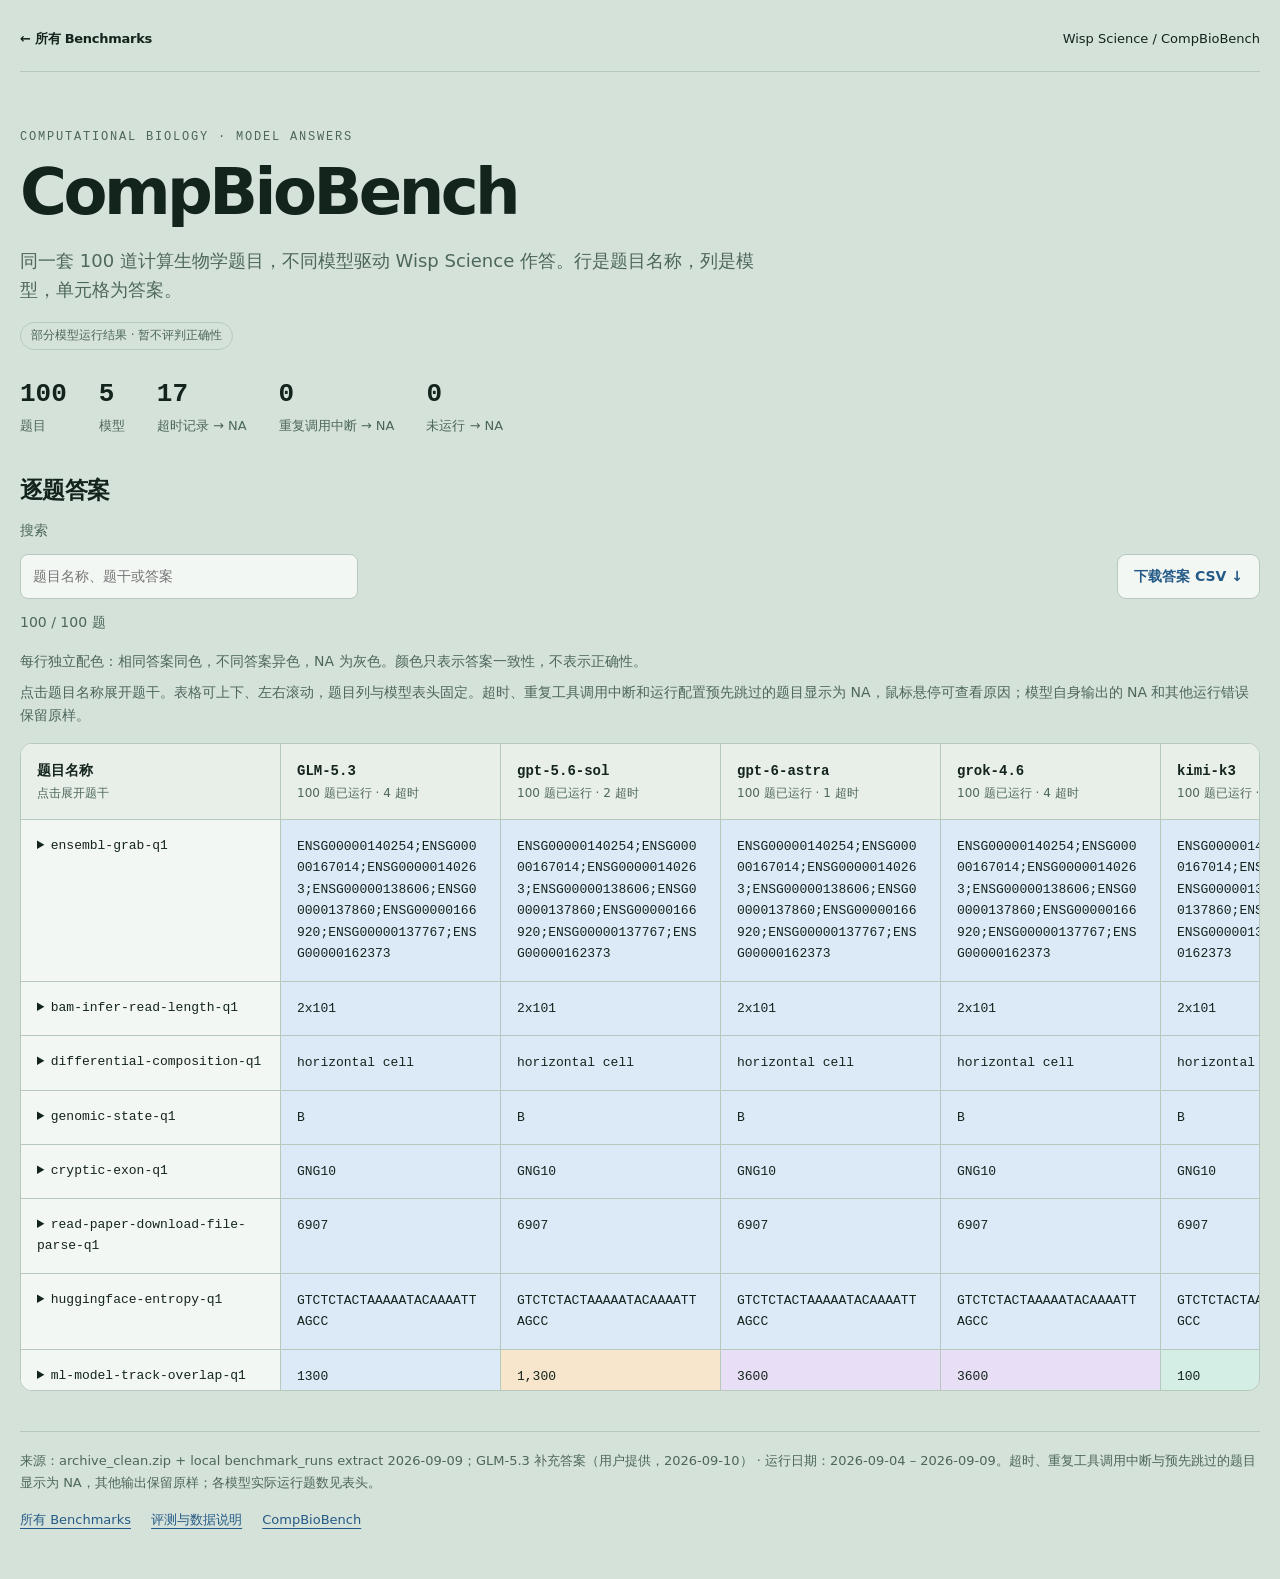
==== commit b2e8250a: "Refresh CompBioBench GLM-5.3 answers from the 2026-09-10 table Twelve cells changed; timeouts drop f" ====
--- a/docs/compbiobench/index.html
+++ b/docs/compbiobench/index.html
@@ -23,7 +23,7 @@
         <div class="stats" aria-label="运行概况">
           <div class="stat"><strong>100</strong><span>题目</span></div>
           <div class="stat"><strong>5</strong><span>模型</span></div>
-          <div class="stat"><strong>23</strong><span>超时记录 → NA</span></div>
+          <div class="stat"><strong>17</strong><span>超时记录 → NA</span></div>
           <div class="stat"><strong>0</strong><span>重复调用中断 → NA</span></div>
           <div class="stat"><strong>0</strong><span>未运行 → NA</span></div>
         </div>
@@ -42,22 +42,22 @@
         <p class="note" id="table-note" style="margin:0 0 16px">点击题目名称展开题干。表格可上下、左右滚动，题目列与模型表头固定。超时、重复工具调用中断和运行配置预先跳过的题目显示为 NA，鼠标悬停可查看原因；模型自身输出的 NA 和其他运行错误保留原样。</p>
         <div class="table-wrap" role="region" aria-label="CompBioBench 答案表，可滚动" tabindex="0">
           <table class="answers" id="answer-table" style="--model-count: 5" aria-labelledby="answers-title" aria-describedby="table-note">
-            <thead><tr><th scope="col">题目名称<small>点击展开题干</small></th><th scope="col">GLM-5.3<small>100 题已运行 · 10 超时</small></th><th scope="col">gpt-5.6-sol<small>100 题已运行 · 2 超时</small></th><th scope="col">gpt-6-astra<small>100 题已运行 · 1 超时</small></th><th scope="col">grok-4.6<small>100 题已运行 · 4 超时</small></th><th scope="col">kimi-k3<small>100 题已运行 · 6 超时</small></th></tr></thead>
+            <thead><tr><th scope="col">题目名称<small>点击展开题干</small></th><th scope="col">GLM-5.3<small>100 题已运行 · 4 超时</small></th><th scope="col">gpt-5.6-sol<small>100 题已运行 · 2 超时</small></th><th scope="col">gpt-6-astra<small>100 题已运行 · 1 超时</small></th><th scope="col">grok-4.6<small>100 题已运行 · 4 超时</small></th><th scope="col">kimi-k3<small>100 题已运行 · 6 超时</small></th></tr></thead>
             <tbody><tr><th scope="row"><details><summary>ensembl-grab-q1</summary><p>Convert all of the following to Ensembl gene IDs. Provide the ID without the Ensembl version (e.g., ENSGXXXXXXXXXXXX not ENSGXXXXXXXXXXXX.XX). Respond with semi-colon separated values, no spaces. Inputs: 1. NM_001276266.2 2. TERB2 3. ENST00000267814 4. chr15:45167214-45187966 (hg38) 5. GeneID:9153 6. NP_922946.1 7. MIM:617658 8. BEN domain containing 5, transcript variant 6.</p></details></th><td data-answer-group="1">ENSG00000140254;ENSG00000167014;ENSG00000140263;ENSG00000138606;ENSG00000137860;ENSG00000166920;ENSG00000137767;ENSG00000162373</td><td data-answer-group="1">ENSG00000140254;ENSG00000167014;ENSG00000140263;ENSG00000138606;ENSG00000137860;ENSG00000166920;ENSG00000137767;ENSG00000162373</td><td data-answer-group="1">ENSG00000140254;ENSG00000167014;ENSG00000140263;ENSG00000138606;ENSG00000137860;ENSG00000166920;ENSG00000137767;ENSG00000162373</td><td data-answer-group="1">ENSG00000140254;ENSG00000167014;ENSG00000140263;ENSG00000138606;ENSG00000137860;ENSG00000166920;ENSG00000137767;ENSG00000162373</td><td data-answer-group="1">ENSG00000140254;ENSG00000167014;ENSG00000140263;ENSG00000138606;ENSG00000137860;ENSG00000166920;ENSG00000137767;ENSG00000162373</td></tr>
 <tr><th scope="row"><details><summary>bam-infer-read-length-q1</summary><p>For the given BAM file mt.sorted.bam, infer if it&#x27;s paired or single ended reads and the read length. Expected output format: 1x57</p></details></th><td data-answer-group="1">2x101</td><td data-answer-group="1">2x101</td><td data-answer-group="1">2x101</td><td data-answer-group="1">2x101</td><td data-answer-group="1">2x101</td></tr>
 <tr><th scope="row"><details><summary>differential-composition-q1</summary><p>differential.composition.q1.1.mtx.gz and differential.composition.q1.2.mtx.gz contain raw scRNA counts matrices derived from retinal samples of two individuals (one per file, each column is a unique barcode that passes QC). differential.composition.q1.genes.txt.gz is the list of common genes. One of the cell types is severely depleted in one of the two individuals. What is this cell type? Return only the name of the depleted cell type from this list: astrocyte, microglial cell, RPE cell, cone cell, rod cell, horizontal cell, bipolar cell, RGC, T cells, macrophage, Schwann cell, Pericyte, B cell, fibroblast, endothelial cell, muller glia cell.</p></details></th><td data-answer-group="1">horizontal cell</td><td data-answer-group="1">horizontal cell</td><td data-answer-group="1">horizontal cell</td><td data-answer-group="1">horizontal cell</td><td data-answer-group="1">horizontal cell</td></tr>
-<tr><th scope="row"><details><summary>genomic-state-q1</summary><p>Consider chr11:124,738,681-124,738,772 (hg38). What is the likely purpose of this region? Choose only one. A. Active enhancer, Liver B. Active enhancer, Brain frontal lobe C. Active enhancer, ESC D. Active transcription, ubiquitous E. TSS poised or flanking, ubiquitous F. Polycomb repression, ubiquitous. Respond with a single letter.</p></details></th><td data-answer-group="1">**Safest next action:** query ENCODE chromatin-state segmentations (search `type=Annotation searchTerm=ChromHMM`, brain frontal lobe / liver / H1) and overlap chr11:124,738,681-124,738,772 to confirm the state+biosample before finalizing the single-letter answer.</td><td data-answer-group="2">B</td><td data-answer-group="2">B</td><td data-answer-group="2">B</td><td data-answer-group="2">B</td></tr>
+<tr><th scope="row"><details><summary>genomic-state-q1</summary><p>Consider chr11:124,738,681-124,738,772 (hg38). What is the likely purpose of this region? Choose only one. A. Active enhancer, Liver B. Active enhancer, Brain frontal lobe C. Active enhancer, ESC D. Active transcription, ubiquitous E. TSS poised or flanking, ubiquitous F. Polycomb repression, ubiquitous. Respond with a single letter.</p></details></th><td data-answer-group="1">B</td><td data-answer-group="1">B</td><td data-answer-group="1">B</td><td data-answer-group="1">B</td><td data-answer-group="1">B</td></tr>
 <tr><th scope="row"><details><summary>cryptic-exon-q1</summary><p>I have a bulk human RNA-seq fastq file cryptic.exon.q1.fq.gz. There is exactly one highly expressed coding gene that has a cryptic exon in it formed by two novel junctions. Report the HGNC gene symbol (uppercase) for that gene.</p></details></th><td data-answer-group="1">GNG10</td><td data-answer-group="1">GNG10</td><td data-answer-group="1">GNG10</td><td data-answer-group="1">GNG10</td><td data-answer-group="1">GNG10</td></tr>
 <tr><th scope="row"><details><summary>read-paper-download-file-parse-q1</summary><p>Take a look at the pdf here: https://www.biorxiv.org/content/10.1101/2023.10.04.560808v2.full.pdf, can you find the exact number of peaks in the COC/L1 cluster? Follow any external links in the paper if additional data is required to answer this question. Respond with only the number.</p></details></th><td data-answer-group="1">6907</td><td data-answer-group="1">6907</td><td data-answer-group="1">6907</td><td data-answer-group="1">6907</td><td data-answer-group="1">6907</td></tr>
 <tr><th scope="row"><details><summary>huggingface-entropy-q1</summary><p>Run the DNA language model here: https://huggingface.co/kuleshov-group/caduceus-ph_seqlen-131k_d_model-256_n_layer-16 on the 1000 bp long DNA sequence at hg38 chr12:7792299-7793299. Specifically, mask each base one at a time, keeping all others unmasked, and compute the per position base 2 entropy of the predictions. Return the substring corresponding to the longest run with &lt;0.5 entropy.</p></details></th><td data-answer-group="1">GTCTCTACTAAAAATACAAAATTAGCC</td><td data-answer-group="1">GTCTCTACTAAAAATACAAAATTAGCC</td><td data-answer-group="1">GTCTCTACTAAAAATACAAAATTAGCC</td><td data-answer-group="1">GTCTCTACTAAAAATACAAAATTAGCC</td><td data-answer-group="1">GTCTCTACTAAAAATACAAAATTAGCC</td></tr>
 <tr><th scope="row"><details><summary>ml-model-track-overlap-q1</summary><p>Borzoi (Linder et al., doi:10.1038/s41588-024-02053-6) and Sei (Chen et al., doi:10.1038/s41588-022-01102-2) are both DNA sequence models trained to predict genomic assay outputs. Out of the Sei tracks that are linked to a specific Cistrome ID, how many tracks share provenance with any of the tracks in Borzoi? Round your answer to the nearest 100.</p></details></th><td data-answer-group="1">1300</td><td data-answer-group="2">1,300</td><td data-answer-group="3">3600</td><td data-answer-group="3">3600</td><td data-answer-group="4">100</td></tr>
 <tr><th scope="row"><details><summary>compute-gc-content-interval-q1</summary><p>Using the GRCh38.p13 human reference genome, retrieve the reference DNA sequence for chromosome 1 from positions 1,000,000 to 1,000,100 (1-based, inclusive) on the &#x27;+&#x27; strand, and calculate: (1) gc_percent (rounded to 2 decimals), (2) length, (3) n_count (the number of Ns in the sequence), and (4) sequence_md5 (MD5 of the uppercase interval sequence). Return the results as a comma-separated string in the format: gc_percent,length,n_count,sequence_md5. For example: &quot;31.86,10,50,v24a827t740a77764d0d8e35ba56f612&quot;  </p></details></th><td data-answer-group="1">83.17,101,0,c94c827d740a77064d0d8e35bb54f686</td><td data-answer-group="1">83.17,101,0,c94c827d740a77064d0d8e35bb54f686</td><td data-answer-group="1">83.17,101,0,c94c827d740a77064d0d8e35bb54f686</td><td data-answer-group="1">83.17,101,0,c94c827d740a77064d0d8e35bb54f686</td><td data-answer-group="1">83.17,101,0,c94c827d740a77064d0d8e35bb54f686</td></tr>
-<tr><th scope="row"><details><summary>reverse-search-gwas-q1</summary><p>Identify the PubMed ID of the study from which this summary statistics in reverse.search.gwas.q1.tsv.gz are derived. Print only the PMID, e.g. 31510655. </p></details></th><td data-answer-group="1">Systematically fetch harmonised `.h.tsv.gz` files for immune/Ig-trait studies (from `work/gwas-studies-alt.tsv`, col 15 accession + col 19 location, cross-referenced with `work/harmonised_list.txt`) and compare p-values at our lead SNPs (chr1:161530617 p=7.81e-23; chr17:16939677 p=1.42e-16; chr6:32067917 p=4.86e-19; chr19:49525049 p=1.04e-10; chr13:108308034; chr4:102486185). The true source will match at **multiple** loci within ~0.1 log10 — the definitive test, since the query file is itself almost certainly one of these harmonised files with columns renamed.</td><td data-answer-group="2">28628107</td><td data-answer-group="3">The iteration limit was reached before the PMID could be verified. The file contains 12,774,703 variants across chromosomes 1–21. Its strongest associations involve the FCGR region, HLA region, and TNFRSF13B, suggesting a serum protein–related trait, but no source study was conclusively matched. The safest next action is to compare exact variant P values against candidate studies’ original summary statistics before reporting a PMID.</td><td data-answer-group="4">I&#x27;ll keep matching the file against published globulin/IgG studies and look up CompBioBench metadata.</td><td data-answer-group="2">28628107</td></tr>
+<tr><th scope="row"><details><summary>reverse-search-gwas-q1</summary><p>Identify the PubMed ID of the study from which this summary statistics in reverse.search.gwas.q1.tsv.gz are derived. Print only the PMID, e.g. 31510655. </p></details></th><td data-answer-group="0">NA</td><td data-answer-group="1">28628107</td><td data-answer-group="2">The iteration limit was reached before the PMID could be verified. The file contains 12,774,703 variants across chromosomes 1–21. Its strongest associations involve the FCGR region, HLA region, and TNFRSF13B, suggesting a serum protein–related trait, but no source study was conclusively matched. The safest next action is to compare exact variant P values against candidate studies’ original summary statistics before reporting a PMID.</td><td data-answer-group="3">I&#x27;ll keep matching the file against published globulin/IgG studies and look up CompBioBench metadata.</td><td data-answer-group="1">28628107</td></tr>
 <tr><th scope="row"><details><summary>pathogenic-variant-lookup-q1</summary><p>Using the human SHH MANE Select transcript on hg38, consider the coding sequence within exon 1. Within this interval, identify all OMIM allelic variants with phenotypes that map to single-nucleotide missense substitutions in SHH. Retrieve the AlphaMissense pathogenicity scores for those amino-acid substitutions. Return the single variant with the highest AlphaMissense score, in chr:pos (1-based) format.</p></details></th><td data-answer-group="1">chr7:155811860</td><td data-answer-group="1">chr7:155811860</td><td data-answer-group="1">chr7:155811860</td><td data-answer-group="1">chr7:155811860</td><td data-answer-group="2">chr7:155806509</td></tr>
 <tr><th scope="row"><details><summary>identify-donor-q1</summary><p>The pair end fastqs (identify.donor.R1.fq.gz, identify.donor.R2.fq.gz) correspond to reads from one of the 1000G donors (2504 high coverage set) from a 5Mb region of the genome. Identify the donor and report the 1000G sample ID, e.g. HG03884</p></details></th><td data-answer-group="1">HG03861</td><td data-answer-group="1">HG03861</td><td data-answer-group="1">HG03861</td><td data-answer-group="1">HG03861</td><td data-answer-group="1">HG03861</td></tr>
 <tr><th scope="row"><details><summary>contaminated-rna-q3</summary><p>You are given a single-end RNA-seq FASTQ file (contaminated.rna.q3.fq.gz). The sample is expected to be human, but it may contain reads from another organism. Determine the genus of the most likely non-human organism present, if any. Report your answer as the exact scientific genus name in all lowercase letters (for example, mus), else respond with &quot;none&quot;.</p></details></th><td class="timeout" title="timeout：超时，暂记 NA" data-answer-group="0">NA</td><td data-answer-group="1">mesomycoplasma</td><td data-answer-group="2">pan</td><td data-answer-group="2">pan</td><td data-answer-group="3">mycoplasma</td></tr>
 <tr><th scope="row"><details><summary>hic-differential-loop-q1</summary><p>Consider the MicroC data for H1 and HFF cells from the following paper: https://doi.org/10.1016/j.molcel.2020.03.003. In the sub-compartment containing the NANOG gene (chr12:7629950-7809597), there is a differential loop between the two samples. Report the position of the loop (on chr12) in the following format start;end, with start&lt;end rounded to the nearest 20000 and no commas.</p></details></th><td data-answer-group="1">7720000;7800000</td><td data-answer-group="1">7720000;7800000</td><td data-answer-group="1">7720000;7800000</td><td data-answer-group="1">7720000;7800000</td><td data-answer-group="2">7640000;7760000</td></tr>
-<tr><th scope="row"><details><summary>encode-atac-pipeline-q1</summary><p>encode.atac.pipeline.q1.R1.fq.gz and encode.atac.pipeline.q1.R2.fq.gz are paired-end ATAC-seq reads from a human sample. Process them through the ENCODE ATAC-seq pipeline v2.2.3 (https://github.com/ENCODE-DCC/atac-seq-pipeline/tree/v2.2.3). Keep the input json similar to https://github.com/ENCODE-DCC/atac-seq-pipeline/blob/v2.2.3/example_input_json/ENCSR356KRQ_subsampled.json, but remove the atac.enable_xcor line. After the pipeline completes, report the reproducibility IDR N_opt number from the qc.json file.</p></details></th><td class="timeout" title="timeout：超时，暂记 NA" data-answer-group="0">NA</td><td class="timeout" title="timeout：超时，暂记 NA" data-answer-group="0">NA</td><td class="timeout" title="timeout：超时，暂记 NA" data-answer-group="0">NA</td><td class="timeout" title="timeout：超时，暂记 NA" data-answer-group="0">NA</td><td data-answer-group="1">29597</td></tr>
+<tr><th scope="row"><details><summary>encode-atac-pipeline-q1</summary><p>encode.atac.pipeline.q1.R1.fq.gz and encode.atac.pipeline.q1.R2.fq.gz are paired-end ATAC-seq reads from a human sample. Process them through the ENCODE ATAC-seq pipeline v2.2.3 (https://github.com/ENCODE-DCC/atac-seq-pipeline/tree/v2.2.3). Keep the input json similar to https://github.com/ENCODE-DCC/atac-seq-pipeline/blob/v2.2.3/example_input_json/ENCSR356KRQ_subsampled.json, but remove the atac.enable_xcor line. After the pipeline completes, report the reproducibility IDR N_opt number from the qc.json file.</p></details></th><td data-answer-group="1">Let the running Cromwell process finish (it is independent of this session&#x27;s tool budget). Then locate the final report under `atac_out/atac/59602808-.../call-qc_report/.../qc.json` (or via metadata), extract the value of the IDR reproducibility block&#x27;s `N_opt` field (from the `idr` reproducibility QC, single-replicate case → equals N of rep1-pr1_vs_rep1-pr2 pseudo-replicate IDR peaks), and emit that single number as the one-line answer. If a stage failed, check `logs/cromwell_stdout_20260910_100559.out` and `cromwell-workflow-logs/` before re-running with a fresh in-memory DB conf.</td><td class="timeout" title="timeout：超时，暂记 NA" data-answer-group="0">NA</td><td class="timeout" title="timeout：超时，暂记 NA" data-answer-group="0">NA</td><td class="timeout" title="timeout：超时，暂记 NA" data-answer-group="0">NA</td><td data-answer-group="2">29597</td></tr>
 <tr><th scope="row"><details><summary>pooled-infer-donors-q1</summary><p>pooled.infer.donors.q1.bam is an aligned scRNA-seq BAM from a pooled human sample. The file includes cell barcode tags. Determine the number of distinct donors contributing cells to the pool.</p></details></th><td data-answer-group="1">4</td><td data-answer-group="1">4</td><td data-answer-group="1">4</td><td data-answer-group="1">4</td><td data-answer-group="1">4</td></tr>
 <tr><th scope="row"><details><summary>overexpress-tf-q1</summary><p>We perturbed a primary cell culture with a cocktail of transcription factors (TFs). ATAC-seq is performed on the initial sample and 48 hours after perturbation. overexpress.tf.q1.ref.bed.gz and overexpress.tf.q1.perturb.bed.gz contain the filtered aligned fragment files (hg38) corresponding to the initial and perturbed samples, respectively. Exactly one of the TFs in the following list is part of the cocktail: FOXA1, ASCL1, TFAP2A, RUNX1, KLF4, PAX7, TCF7, REST, SPI1, GATA3. Identify which one.</p></details></th><td data-answer-group="1">KLF4</td><td data-answer-group="1">KLF4</td><td data-answer-group="1">KLF4</td><td data-answer-group="1">KLF4</td><td data-answer-group="2">TCF7</td></tr>
 <tr><th scope="row"><details><summary>conservation-lookup-q1</summary><p>Using the human SHH MANE Select transcript, take the cDNA sequence from the annotated start codon through the end of exon 1. For each of the following species: Pan troglodytes, Macaca mulatta, Pan paniscus, Indri indri, Semnopithecus johnii, Ailuropoda melanoleuca, Delphinapterus leucas, obtain the orthologous cDNA segment corresponding to the same region (prefer a one-to-one ortholog; if multiple transcripts exist, use the canonical/longest protein-coding transcript). Compute the Levenshtein edit distance to the human sequence. Return results as a comma-separated list (no spaces) in the listed species order.</p></details></th><td data-answer-group="1">9,16,0,20,5,24,35</td><td data-answer-group="1">9,16,0,20,5,24,35</td><td data-answer-group="2">0,7,0,20,5,24,27</td><td data-answer-group="2">0,7,0,20,5,24,27</td><td data-answer-group="3">12,19,3,23,17,27,38</td></tr>
@@ -65,18 +65,18 @@
 <tr><th scope="row"><details><summary>borzoi-rnaseq-q1</summary><p>Use the Borzoi model (replicate 0) to predict the total RNA-seq coverage on the forward strand for the experiment ENCFF281BWX, over the genomic interval chr1:70157360-70353968 in the hg38 genome. Return the total predicted RNA-seq coverage over the specified interval, which means reversing any transformations that were applied to RNA-seq coverage before training the Borzoi model. The Borzoi paper is saved as borzoi.rnaseq.q1.pdf. Round the answer to the nearest 10.</p></details></th><td data-answer-group="1">9380</td><td data-answer-group="2">2810</td><td data-answer-group="1">9380</td><td data-answer-group="3">8870</td><td data-answer-group="1">9380</td></tr>
 <tr><th scope="row"><details><summary>calculate-average-gene-expression-q1</summary><p>Using the single-cell dataset in AnnData format located at pbmc3k.h5ad, determine the average log-normalized expression for the gene S100B in all cells belonging to the group labeled &#x27;B cells&#x27; in the &#x27;louvain&#x27; metadata column. Use adata.X for already log-normalized expression. Use two decimal places in the answer.</p></details></th><td data-answer-group="1">-0.14</td><td data-answer-group="1">-0.14</td><td data-answer-group="1">-0.14</td><td data-answer-group="1">-0.14</td><td data-answer-group="1">-0.14</td></tr>
 <tr><th scope="row"><details><summary>covid-patient-q1</summary><p>covid.patients.q1.h5ad contains PBMC scRNA-seq data from 33 donors, who are a mix of healthy and COVID patients. However, the patient metadata is missing. Identify which donors are healthy and which have COVID based on the gene expression data. Provide a single string containing comma-separated donor IDs for the healthy patients (numerically sorted), e.g.&quot;1,2,5&quot;.</p></details></th><td data-answer-group="1">1,5,11,12,17,21,24,27,29,32</td><td data-answer-group="1">1,5,11,12,17,21,24,27,29,32</td><td data-answer-group="1">1,5,11,12,17,21,24,27,29,32</td><td data-answer-group="1">1,5,11,12,17,21,24,27,29,32</td><td data-answer-group="2">1,2,4,5,6,7,8,9,10,11,12,15,16,17,19,20,21,22,23,24,25,27,28,29,32</td></tr>
-<tr><th scope="row"><details><summary>saluki-setup-optimize-q1</summary><p>Set up the Saluki model detailed in https://doi.org/10.1186/s13059-022-02811-x and use it to optimize the 3&#x27; UTR of the mRNA sequence GCCGCCACCATGGTGAGCAAGGGCGAGTAGTGTACATAATAAGGACT. Specifically, perform 3 rounds of directed evolution, trying every possible substitution in the 3&#x27; UTR and choosing the best after each round. Always use the average of predictions across all folds and use only the human output. Make sure to use GPUs if available. Report the full sequence of the optimized mRNA.</p></details></th><td data-answer-group="1">**Safest next action:** read `vf.out` from the validation run; if predictions match the published values, the answer stands; if not, re-run the evolution with the corrected encoding before reporting.</td><td data-answer-group="2">GCCGCCACCATGGTGAGCAAGGGCGAGTAGTATAAATAATAAGGGCT</td><td data-answer-group="2">GCCGCCACCATGGTGAGCAAGGGCGAGTAGTATAAATAATAAGGGCT</td><td data-answer-group="3">GCCACCATGGTGAGCAAGGGCGAGTAGTATAAATAATAAGGGCT</td><td data-answer-group="2">GCCGCCACCATGGTGAGCAAGGGCGAGTAGTATAAATAATAAGGGCT</td></tr>
+<tr><th scope="row"><details><summary>saluki-setup-optimize-q1</summary><p>Set up the Saluki model detailed in https://doi.org/10.1186/s13059-022-02811-x and use it to optimize the 3&#x27; UTR of the mRNA sequence GCCGCCACCATGGTGAGCAAGGGCGAGTAGTGTACATAATAAGGACT. Specifically, perform 3 rounds of directed evolution, trying every possible substitution in the 3&#x27; UTR and choosing the best after each round. Always use the average of predictions across all folds and use only the human output. Make sure to use GPUs if available. Report the full sequence of the optimized mRNA.</p></details></th><td data-answer-group="0">NA</td><td data-answer-group="1">GCCGCCACCATGGTGAGCAAGGGCGAGTAGTATAAATAATAAGGGCT</td><td data-answer-group="1">GCCGCCACCATGGTGAGCAAGGGCGAGTAGTATAAATAATAAGGGCT</td><td data-answer-group="2">GCCACCATGGTGAGCAAGGGCGAGTAGTATAAATAATAAGGGCT</td><td data-answer-group="1">GCCGCCACCATGGTGAGCAAGGGCGAGTAGTATAAATAATAAGGGCT</td></tr>
 <tr><th scope="row"><details><summary>identify-related-q1</summary><p>You are given identify.related.q1.tfam and identify.related.q1.tped.gz files of genotypes. I need to know if there are any 1st-degree relatives. Print a comma separated, sorted list of all individuals with a 1st-degree or closer relative in the dataset (e.g. SAMPLE_001,SAMPLE_002). If no such individuals exist, print None.</p></details></th><td data-answer-group="1">SAMPLE_081,SAMPLE_109,SAMPLE_137,SAMPLE_155</td><td data-answer-group="1">SAMPLE_081,SAMPLE_109,SAMPLE_137,SAMPLE_155</td><td data-answer-group="1">SAMPLE_081,SAMPLE_109,SAMPLE_137,SAMPLE_155</td><td data-answer-group="1">SAMPLE_081,SAMPLE_109,SAMPLE_137,SAMPLE_155</td><td data-answer-group="1">SAMPLE_081,SAMPLE_109,SAMPLE_137,SAMPLE_155</td></tr>
 <tr><th scope="row"><details><summary>ep-interactions-q1</summary><p>You are given two complementary datasets describing eight candidate distal regulatory element–promoter interactions (EP1–EP8): (1) a Hi-C–like chromatin contact dataset measuring 3D proximity between each element–promoter pairs (ep.interactions.q1.hic.csv) and (2) a CRISPR perturbation dataset measuring the effect of element disruption on promoter expression (ep.interactions.q1.expr.csv). Which E–P pair is least consistent with being a true causal regulatory element–promoter interaction when integrating both datasets? Choose exactly one: A) EP1 B) EP2 C) EP3 D) EP4 E) EP5 F) EP6 G) EP7. Reply with a single letter (A-G).</p></details></th><td data-answer-group="1">C</td><td data-answer-group="1">C</td><td data-answer-group="1">C</td><td data-answer-group="1">C</td><td data-answer-group="2">A</td></tr>
 <tr><th scope="row"><details><summary>sample-swap-rna-q1</summary><p>I have a scRNA-seq pseudobulk lying around from amphioxus tissue (sample.swap.rna.q1.tsv.gz). I&#x27;m not sure, but I suspect there is a sample swap. Can you check if that is the case? If there isn&#x27;t, respond &quot;None&quot;. Else respond with the names of the two cell types that have been swapped in case-sensitive lexicographic order, e.g. &quot;endoderm,epidermis&quot;.</p></details></th><td data-answer-group="1">epidermal_neural,tailbud_neural</td><td data-answer-group="2">epidermis,tailbud_neural</td><td data-answer-group="1">epidermal_neural,tailbud_neural</td><td data-answer-group="1">epidermal_neural,tailbud_neural</td><td data-answer-group="1">epidermal_neural,tailbud_neural</td></tr>
 <tr><th scope="row"><details><summary>gene-fusion-q2</summary><p>You are given a bulk RNA sequencing FASTQ file (gene.fusion.q2.fq.gz) from human. The data contains a synthetic gene that is a fusion of multiple genes. Your task is to identify the genes whose exons make up the fusion gene. Report the answer as the names of the genes joined by a hyphen, in 5&#x27; to 3&#x27; order, for each exon, written in all uppercase letters, HGNC symbols. For example: TCF21-COL1A1-FN1</p></details></th><td data-answer-group="1">MYC-SP1-ZIC2-SP1-CATSPER4</td><td data-answer-group="1">MYC-SP1-ZIC2-SP1-CATSPER4</td><td data-answer-group="1">MYC-SP1-ZIC2-SP1-CATSPER4</td><td data-answer-group="1">MYC-SP1-ZIC2-SP1-CATSPER4</td><td data-answer-group="2">CATSPER4-SP1-ZIC2-SP1-MYC</td></tr>
 <tr><th scope="row"><details><summary>retina-score-snps-q1</summary><p>https://zenodo.org/records/6330053 contains TensorFlow 2 models that are used for scoring the impact of SNPs on ATAC-seq in various cells types, as illustrated in the ScoreSNPs.ipynb notebook in https://zenodo.org/records/6796067. retina.score.snps.q1.tsv contains 500 SNPs (hg19 coordinates), of which half are known to be caQTLs. I would like to score the SNPs following the code in ScoreSNPs.ipynb, using the models corresponding to Rod cell type. After scoring the SNPs, report the AUPRC against the labels given in retina.score.snps.q1.tsv when using the absolute value of Rod_fold_avg_lfc as a predictor. Report answer by rounding down to two decimal places in the format: 0.80. </p></details></th><td data-answer-group="1">0.67</td><td data-answer-group="1">0.67</td><td data-answer-group="1">0.67</td><td class="timeout" title="timeout：超时，暂记 NA" data-answer-group="0">NA</td><td class="timeout" title="timeout：超时，暂记 NA" data-answer-group="0">NA</td></tr>
-<tr><th scope="row"><details><summary>atac-tn5-shift-q1</summary><p>I got a scATAC-seq fragment file (unknown.shift.frag.bed.gz) from a colleague who aligned it to the hg38 genome. However, they applied a non-standard shift to the reads instead of the typical +4/-5. Can you help figure out what it is? Report answer in the format &quot;3;-3&quot; (corresponding to values for 5&#x27; and 3&#x27; ends).</p></details></th><td data-answer-group="1">Exact-coordinate tests rule out 10x derivation. The signal is synthetic, so let me extract the precise motif logo geometry around both ends with base resolution:</td><td data-answer-group="2">2;-1</td><td data-answer-group="2">2;-1</td><td data-answer-group="2">2;-1</td><td data-answer-group="2">2;-1</td></tr>
+<tr><th scope="row"><details><summary>atac-tn5-shift-q1</summary><p>I got a scATAC-seq fragment file (unknown.shift.frag.bed.gz) from a colleague who aligned it to the hg38 genome. However, they applied a non-standard shift to the reads instead of the typical +4/-5. Can you help figure out what it is? Report answer in the format &quot;3;-3&quot; (corresponding to values for 5&#x27; and 3&#x27; ends).</p></details></th><td data-answer-group="1">Key insight: identical coordinates repeat (6 fragments ending at exactly chr11:10509394, none starting there) — fragments were simulated from a shared pool of underlying insertion sites. Unique starts = pool + a, unique ends = pool + b, so the sets should align at exactly d = b − a.</td><td data-answer-group="2">2;-1</td><td data-answer-group="2">2;-1</td><td data-answer-group="2">2;-1</td><td data-answer-group="2">2;-1</td></tr>
 <tr><th scope="row"><details><summary>finding-geo-q1</summary><p>finding.geo.q1.h5ad contains a scRNA-seq dataset that is derived from a Supplementary file on GEO, and processed to filter out barcodes with low counts. Find the GSE ID of the corresponding record. Return the GSE ID at the SuperSeries level, e.g. GSE242424.</p></details></th><td class="timeout" title="timeout：超时，暂记 NA" data-answer-group="0">NA</td><td data-answer-group="1">GSE114176</td><td data-answer-group="1">GSE114176</td><td class="timeout" title="timeout：超时，暂记 NA" data-answer-group="0">NA</td><td data-answer-group="2">GSE178931</td></tr>
 <tr><th scope="row"><details><summary>deg-simple-q1</summary><p>I have bulk RNA-seq fastq files from 2 human samples (deg.simple.q1.sampleA.fq.gz, deg.simple.q1.sampleB.fq.gz). There is exactly one gene that is strongly differentially expressed between the two samples. Report the HGNC gene symbol (uppercase) for that gene.</p></details></th><td data-answer-group="1">KLF4</td><td data-answer-group="1">KLF4</td><td data-answer-group="1">KLF4</td><td data-answer-group="1">KLF4</td><td data-answer-group="1">KLF4</td></tr>
 <tr><th scope="row"><details><summary>bigwig-density-q1</summary><p>From the given ENCFF822FDB.bigWig file corresponding to an ENCODE DNase-seq experiment in mouse brain (mm10), find the 1Mbp interval with the 3rd highest total signal intensity. Consider only those intervals that start at multiples of 1Mbp, and ignore intervals at chromosome ends that are smaller than 1Mbp. Consider only chromosomes 1-19. Report as 0-based coordinates in chr:start-end format (no commas).</p></details></th><td data-answer-group="1">chr8:70000000-71000000</td><td data-answer-group="1">chr8:70000000-71000000</td><td data-answer-group="1">chr8:70000000-71000000</td><td data-answer-group="1">chr8:70000000-71000000</td><td data-answer-group="1">chr8:70000000-71000000</td></tr>
 <tr><th scope="row"><details><summary>gtf-5-utr-median-len-q1</summary><p>From the given GTF MANE.GRCh38.v1.3.refseq_genomic.gtf.gz, report the median 5&#x27; UTR, CDS, and 3&#x27; UTR lengths (use numpy median function, rounded down to nearest integer). Only consider MANE Select transcripts and those on standard chromosomes. Consider stop codon as part of CDS. Return a semicolon separated string with no space, e.g. &quot;45;551;23&quot;.</p></details></th><td data-answer-group="1">133;1296;1050</td><td data-answer-group="1">133;1296;1050</td><td data-answer-group="1">133;1296;1050</td><td data-answer-group="1">133;1296;1050</td><td data-answer-group="1">133;1296;1050</td></tr>
-<tr><th scope="row"><details><summary>contaminated-rna-q2</summary><p>You are given a single end RNA-seq fastq file (contaminated.rna.q2.fq.gz). This file contains mostly human reads and a small fraction of contaminant reads. Identify the contaminant species present. Report the answer as the exact scientific name of the species in all lowercase letters with a single space separating genus and species, for example &quot;mus musculus&quot;.</p></details></th><td data-answer-group="1">Resume with the already-downloaded mouse transcriptome: finish `bwa index mouse_cdna.fa`, then `bwa mem` the **full** FASTQ (not just unmapped) and count full-length 100 %-identity uniquely mapped reads; repeat for rat/E. coli/S. cerevisiae if mouse is negative. I will not output a one-line species answer yet because current evidence does not prove any single contaminant species.</td><td data-answer-group="2">sus scrofa</td><td data-answer-group="2">sus scrofa</td><td data-answer-group="3">human gammaherpesvirus 4</td><td class="timeout" title="timeout：超时，暂记 NA" data-answer-group="0">NA</td></tr>
+<tr><th scope="row"><details><summary>contaminated-rna-q2</summary><p>You are given a single end RNA-seq fastq file (contaminated.rna.q2.fq.gz). This file contains mostly human reads and a small fraction of contaminant reads. Identify the contaminant species present. Report the answer as the exact scientific name of the species in all lowercase letters with a single space separating genus and species, for example &quot;mus musculus&quot;.</p></details></th><td data-answer-group="1">9971 reads are ambiguously classified at &quot;cellular organisms&quot; level — that&#x27;s a big chunk. Let me check if they map to human or are a divergent species.</td><td data-answer-group="2">sus scrofa</td><td data-answer-group="2">sus scrofa</td><td data-answer-group="3">human gammaherpesvirus 4</td><td class="timeout" title="timeout：超时，暂记 NA" data-answer-group="0">NA</td></tr>
 <tr><th scope="row"><details><summary>sample-swap-rna-q2</summary><p>I have a scRNA-seq pseudobulk lying around from wheat (sample.swap.rna.q2.tsv.gz). I&#x27;m not sure, but I suspect there is a sample swap. Can you check if that is the case? If there isn&#x27;t, respond &quot;None&quot;. Else respond with the names of the two cell types that have been swapped in case-sensitive lexicographic order, e.g. &quot;cortex,endodermis&quot;.</p></details></th><td data-answer-group="1">None</td><td data-answer-group="1">None</td><td data-answer-group="1">None</td><td data-answer-group="1">None</td><td data-answer-group="2">cortex,epidermis</td></tr>
 <tr><th scope="row"><details><summary>multiome-match-atac-rna-q1</summary><p>You are given two gzipped TSVs. Rows are features and columns are 8 pseudo-bulk cell populations (same 8 in both files). multiome.match.atac.rna.q1.rna.tsv.gz: RNA TPM (genes × populations). multiome.match.atac.rna.q1.atac.tsv.gz: ATAC 10kb-bin counts normalized to 1e6 (bins × populations). The ATAC columns have been permuted, but RNA columns are in the correct order. For each RNA column i (0-based), output the 0-based index of the matching ATAC column. Respond with a single semicolon-separated string with no spaces, length 8, e.g. 7;6;5;4;3;2;1;0.</p></details></th><td data-answer-group="1">5;1;4;0;6;3;7;2</td><td data-answer-group="1">5;1;4;0;6;3;7;2</td><td data-answer-group="1">5;1;4;0;6;3;7;2</td><td data-answer-group="1">5;1;4;0;6;3;7;2</td><td data-answer-group="1">5;1;4;0;6;3;7;2</td></tr>
 <tr><th scope="row"><details><summary>spatial-sim-q2</summary><p>You are given a set of single cell transcriptomic data and Visium spatial transcriptomic data (spatial.sim.tar.gz). The single cell counts matrix is found at spatial_q_sc_counts.csv, and accompanying cell type metadata is found at spatial_q_sc_metadata.csv. Spatial count data is found at spatial_q_matrix.mtx.gz, gene counts are found at spatial_q_features.tsv.gz, and are found at spot barcodes spatial_q_barcodes.tsv.gz. Finally scale factors are found at spatial_q_scalefactors_json.json, high and low resolution tissue images are found at spatial_q_tissue_hires_image.png and patial_q_tissue_hires_image.png respectively, and tissue positions are found at spatial_q_tissue_positions.csv. The spot-based data is comprised entirely of cell types found in the single cell data. Can you tell me what cell type or cell types, if any, are biased towards being in closer spatial proximity to spots containing Tumor_Core? If none, please return &quot;None&quot;. Please list these separated by commas in alphabetical order. Expected answer format: Endothelial,Macrophage.</p></details></th><td data-answer-group="1">Fibroblast_Stroma,Macrophage</td><td data-answer-group="1">Fibroblast_Stroma,Macrophage</td><td data-answer-group="1">Fibroblast_Stroma,Macrophage</td><td data-answer-group="1">Fibroblast_Stroma,Macrophage</td><td data-answer-group="1">Fibroblast_Stroma,Macrophage</td></tr>
@@ -104,14 +104,14 @@
 <tr><th scope="row"><details><summary>gwas-ancestry-q1</summary><p>Identify the ancestry group which was used to compute these summary statistics in the file gwas.ancestry.q1.tsv.gz. Your answer should be one of the following population codes: AFR (African), ASJ (Ashkenazi Jew), EAS (East Asian), EUR (European),  HIS (Hispanic), MID (Middle Eastern), OCE (Oceania), SAS (South Asian). Respond with the 3 letter code only.</p></details></th><td class="timeout" title="timeout：超时，暂记 NA" data-answer-group="0">NA</td><td data-answer-group="1">AFR</td><td data-answer-group="2">HIS</td><td data-answer-group="2">HIS</td><td class="timeout" title="timeout：超时，暂记 NA" data-answer-group="0">NA</td></tr>
 <tr><th scope="row"><details><summary>gene-info-grab-q1</summary><p>Consider the gene Hand1. Answer each question with the exact format specified. 1. What is its Ensembl gene ID? (format: ENSMUSGXXXXXXXXXXX, no version suffix) 2. How many amino acids does the canonical protein isoform encode? (integer) 3. Does this gene have more than 5 or fewer than 5 introns? (answer: &quot;more&quot; or &quot;fewer&quot;) 4. What is the Ensembl gene ID of the nearest protein-coding gene upstream of Hand1? (format: ENSMUSGXXXXXXXXXXX, no version suffix) Respond with semi-colon separate values, no spaces, e.g. &quot;ENSMUSGXXXXXXXXXXX;23;more;ENSMUSGXXXXXXXXXXX&quot;</p></details></th><td data-answer-group="1">ENSMUSG00000037335;216;fewer;ENSMUSG00000037331</td><td data-answer-group="1">ENSMUSG00000037335;216;fewer;ENSMUSG00000037331</td><td data-answer-group="1">ENSMUSG00000037335;216;fewer;ENSMUSG00000037331</td><td data-answer-group="1">ENSMUSG00000037335;216;fewer;ENSMUSG00000037331</td><td data-answer-group="1">ENSMUSG00000037335;216;fewer;ENSMUSG00000037331</td></tr>
 <tr><th scope="row"><details><summary>genome-coords-q1</summary><p>You are given a dataset (single_cell_dynamics_question.csv) of time-resolved single-cell measurements from 600 cells, each tracked over 250 consecutive time points. Each row corresponds to one cell at one time point and includes: enhancer coordinates: enh_x, enh_y, enh_z (nm), promoter coordinates: prom_x, prom_y, prom_z (nm), transcription - whether nascent transcription was detected at that time point (0/1). Define the enhancer-promoter distance as the 3D Euclidean distance. Define a proximity event (“contact”) deterministically as the distance &lt;= 260nm. Based only on the quantities you computed above, select the single most defensible conclusion. Choose exactly one. A. Enhancer–promoter proximity and transcription are independent processes with no functional relationship. B. Transcriptional activity promotes enhancer–promoter proximity. C. Enhancer–promoter proximity promotes transcriptional activity. D. Contact and transcription share a feedback loop. E. An alternate explanation not covered here. Respond with a single letter (A-E).</p></details></th><td data-answer-group="1">D</td><td data-answer-group="1">D</td><td data-answer-group="2">E</td><td data-answer-group="1">D</td><td data-answer-group="1">D</td></tr>
-<tr><th scope="row"><details><summary>mystery-peak-set-q1</summary><p>The file mystery.peak.set.q1.bed.gz contains genomic intervals for six distinct peak sets (S1–S6), all mapped to the hg38 reference genome. Each peak set represents accessible chromatin regions identified under different experimental conditions. One of these peak sets corresponds to a chromatin accessibility pattern that is strongly depleted in large public collections of unperturbed human samples, including both primary tissues and established cell lines. Identify which peak set (S1–S6) shows this depletion and report its name.</p></details></th><td class="timeout" title="timeout：超时，暂记 NA" data-answer-group="0">NA</td><td data-answer-group="1">S5</td><td data-answer-group="1">S5</td><td data-answer-group="1">S5</td><td data-answer-group="1">S5</td></tr>
+<tr><th scope="row"><details><summary>mystery-peak-set-q1</summary><p>The file mystery.peak.set.q1.bed.gz contains genomic intervals for six distinct peak sets (S1–S6), all mapped to the hg38 reference genome. Each peak set represents accessible chromatin regions identified under different experimental conditions. One of these peak sets corresponds to a chromatin accessibility pattern that is strongly depleted in large public collections of unperturbed human samples, including both primary tissues and established cell lines. Identify which peak set (S1–S6) shows this depletion and report its name.</p></details></th><td data-answer-group="1">S5</td><td data-answer-group="1">S5</td><td data-answer-group="1">S5</td><td data-answer-group="1">S5</td><td data-answer-group="1">S5</td></tr>
 <tr><th scope="row"><details><summary>phase-chain-q1</summary><p>Files phase.chain.q1.R1.fq.gz and phase.chain.q1.R2.fq.gz contain exactly 1000 read pairs (2x150) sampled 50:50 from 2 synthetic haplotypes covering a 1.5kb region of hg38. Discover all biallelic SNPs and 1-bp indels in the interval, and phase by read-backed evidence only. Return the haplotypes in genomic order in the form A-G-T-I|G-A-C-C for the 2 haploytpes, using I for insertion and D for deletion. Use alphabetical ordering to decide which haplotype comes first.</p></details></th><td data-answer-group="1">A-C-T-D-C-A-D-G|C-T-A-G-G-D-G-A</td><td data-answer-group="1">A-C-T-D-C-A-D-G|C-T-A-G-G-D-G-A</td><td data-answer-group="1">A-C-T-D-C-A-D-G|C-T-A-G-G-D-G-A</td><td data-answer-group="1">A-C-T-D-C-A-D-G|C-T-A-G-G-D-G-A</td><td data-answer-group="1">A-C-T-D-C-A-D-G|C-T-A-G-G-D-G-A</td></tr>
 <tr><th scope="row"><details><summary>enformer-basic-q1</summary><p>What is the exact count of the number of parameters in the Enformer model (https://doi.org/10.1038/s41592-021-01252-x). Specifically, report the number of trainable parameters including both the human and mouse heads. Format the number without commas.</p></details></th><td data-answer-group="1">251221292</td><td data-answer-group="1">251221292</td><td data-answer-group="1">251221292</td><td data-answer-group="1">251221292</td><td data-answer-group="1">251221292</td></tr>
 <tr><th scope="row"><details><summary>bedtools-ops-q1</summary><p>In the given ENCODE narrowpeak bed file ENCFF333TAT.bed.gz, convert each interval into a 500bp interval centered at the peak summit. Merge all intervals, and then exclude any that overlaps with the provided blacklist file ENCFF356LFX.bed.gz. Return the total number of bases in the final file, no commas.</p></details></th><td data-answer-group="1">111423829</td><td data-answer-group="1">111423829</td><td data-answer-group="1">111423829</td><td data-answer-group="1">111423829</td><td data-answer-group="2">111424282</td></tr>
 <tr><th scope="row"><details><summary>orf-annot-q1</summary><p>You are given a fasta file containing a human mRNA sequence. Find the main CDS of the sequence, return the start position of the CDS (in a 0-based coordinate system, starting from the first base of the given sequence) and the length of the translated protein in the format 4;2.</p></details></th><td data-answer-group="1">282;351</td><td data-answer-group="1">282;351</td><td data-answer-group="1">282;351</td><td data-answer-group="1">282;351</td><td data-answer-group="1">282;351</td></tr>
 <tr><th scope="row"><details><summary>reverse-search-gwas-q2</summary><p>Identify the PubMed ID of the study from which the summary stats in reverse.search.gwas.q2.gz are derived. Print only the PMID, e.g. 31510655.</p></details></th><td data-answer-group="1">36224396</td><td data-answer-group="2">19343178</td><td data-answer-group="1">36224396</td><td data-answer-group="1">36224396</td><td class="timeout" title="timeout：超时，暂记 NA" data-answer-group="0">NA</td></tr>
 <tr><th scope="row"><details><summary>disease-samples-q1</summary><p>The file disease.samples.q1.tsv contains bulk RNA-seq TPM data for 9 individuals. Metadata is missing, but the samples are known to be a mix of healthy and diseased subjects. Identify the diseased samples and return their IDs as a sorted, comma-separated string (e.g., Sample_2,Sample_8,Sample_9).</p></details></th><td data-answer-group="1">Sample_1,Sample_4,Sample_6,Sample_8,Sample_9</td><td data-answer-group="1">Sample_1,Sample_4,Sample_6,Sample_8,Sample_9</td><td data-answer-group="1">Sample_1,Sample_4,Sample_6,Sample_8,Sample_9</td><td data-answer-group="1">Sample_1,Sample_4,Sample_6,Sample_8,Sample_9</td><td data-answer-group="1">Sample_1,Sample_4,Sample_6,Sample_8,Sample_9</td></tr>
-<tr><th scope="row"><details><summary>contaminated-rna-q1</summary><p>You are given a single end RNA-seq fastq file (contaminated.rna.q1.fq.gz). This file contains mostly human reads and a small fraction of contaminant reads. Identify the contaminant species present. Report the answer as the exact scientific name of the species in all lowercase letters with a single space separating genus and species, for example &quot;mus musculus&quot;.</p></details></th><td class="timeout" title="timeout：超时，暂记 NA" data-answer-group="0">NA</td><td data-answer-group="1">hydra vulgaris</td><td data-answer-group="1">hydra vulgaris</td><td data-answer-group="1">hydra vulgaris</td><td data-answer-group="1">hydra vulgaris</td></tr>
+<tr><th scope="row"><details><summary>contaminated-rna-q1</summary><p>You are given a single end RNA-seq fastq file (contaminated.rna.q1.fq.gz). This file contains mostly human reads and a small fraction of contaminant reads. Identify the contaminant species present. Report the answer as the exact scientific name of the species in all lowercase letters with a single space separating genus and species, for example &quot;mus musculus&quot;.</p></details></th><td data-answer-group="1">Odd — the fly-mapping reads come from the kraken-*classified* subset. Let me check what kraken called them.</td><td data-answer-group="2">hydra vulgaris</td><td data-answer-group="2">hydra vulgaris</td><td data-answer-group="2">hydra vulgaris</td><td data-answer-group="2">hydra vulgaris</td></tr>
 <tr><th scope="row"><details><summary>variant-coordinate-lookup-q1</summary><p>Retrieve the single base genomic position for the following variant identifiers: rs200533370, rs241311, NM_006492.3:c.595-2A&gt;T, CA548798891, VCV000587372.6, OMIM 616787.0001 on the GRCh38 reference assembly. Report in semi-colon separated chr#:position format (1-based, inclusive), no spaces (e.g. chr1:2;chr2:34).</p></details></th><td data-answer-group="1">chrX:47574285;chr1:228858538;chr1:110061565;chr3:181712343;chr10:102685872;chr16:3523261</td><td data-answer-group="1">chrX:47574285;chr1:228858538;chr1:110061565;chr3:181712343;chr10:102685872;chr16:3523261</td><td data-answer-group="1">chrX:47574285;chr1:228858538;chr1:110061565;chr3:181712343;chr10:102685872;chr16:3523261</td><td data-answer-group="1">chrX:47574285;chr1:228858538;chr1:110061565;chr3:181712343;chr10:102685872;chr16:3523261</td><td data-answer-group="1">chrX:47574285;chr1:228858538;chr1:110061565;chr3:181712343;chr10:102685872;chr16:3523261</td></tr>
 <tr><th scope="row"><details><summary>histone-chip-q1</summary><p>I have a histone ChIP-seq ENCODE-style filtered tagAlign file (histone.chip.q1.signal.tagalign.gz) along with its control (histone.chip.q1.control.tagalign.gz), both hg38. I lost the metadata. Can you figure out the histone mark? Output exactly one label from this set: H3K4me3, H3K27ac, H3K4me1, H3K36me3, H3K27me3, H3K9me3.</p></details></th><td data-answer-group="1">H3K9me3</td><td data-answer-group="1">H3K9me3</td><td data-answer-group="1">H3K9me3</td><td data-answer-group="1">H3K9me3</td><td data-answer-group="2">H3K27me3</td></tr>
 <tr><th scope="row"><details><summary>cell-proportions-q1</summary><p>I have a counts matrix of single cell transcriptomic data, cell.proportions.q1.mtx.gz. The data contains measurements from 5350 cells, each with 1000 measured genes. That data was generated by measuring data from a co-culture of a few unique cell types. Can you tell me the proportions of those cells in descending order to the nearest 5 percent? Drop any cells with questionable QC. Expected output: 35;35;20;10 if there are 4 cell types.</p></details></th><td data-answer-group="1">50;35;15</td><td data-answer-group="1">50;35;15</td><td data-answer-group="1">50;35;15</td><td data-answer-group="1">50;35;15</td><td data-answer-group="1">50;35;15</td></tr>
@@ -123,7 +123,7 @@
 <tr><th scope="row"><details><summary>exogenous-mix-reads-q2</summary><p>I have FASTQ data from a perturbation experiment involving KLF4 exogenous overexpression using a Sendai virus. I want to estimate the fraction of exogenous-origin reads in exogenous.mix.reads.q2.mix.fq, given exogenous.mix.reads.q2.exo.fq (early timepoint, assumed purely exogenous) and exogenous.mix.reads.q2.endo.fq (later timepoint, predominantly endogenous). All files contain reads mapping to KLF4. I don&#x27;t have details on the Sendai construct.  If possible, estimate the percent of exogenous reads in exogenous.mix.reads.q2.mix.fq (by read count) to the nearest 10 and return only the integer (e.g. 50); if not possible, return NA.</p></details></th><td data-answer-group="1">90</td><td data-answer-group="1">90</td><td data-answer-group="0">NA</td><td data-answer-group="0">NA</td><td data-answer-group="1">90</td></tr>
 <tr><th scope="row"><details><summary>align-one-sequence-to-reference-q1</summary><p>Where does CACACACAGGAGAT align to in the given GCF_000001215.4_Release_6_plus_ISO1_MT_genomic.fna? Report as 0-based coordinates in contig:start-end format (no commas).</p></details></th><td data-answer-group="1">NT_033779.5:4280595-4280608</td><td data-answer-group="2">NT_033779.5:4280595-4280609</td><td data-answer-group="2">NT_033779.5:4280595-4280609</td><td data-answer-group="2">NT_033779.5:4280595-4280609</td><td data-answer-group="2">NT_033779.5:4280595-4280609</td></tr>
 <tr><th scope="row"><details><summary>promoter-sequence-retrieval-q1</summary><p>Using the Ensembl GRCz11 genome assembly and Ensembl gene annotation, what is the DNA sequence of the promoter region of the zebrafish gene shha? Define the promoter as the region spanning positions −500 to +100 relative to the transcription start site (TSS) of the canonical transcript, where the TSS is position 0, negative positions are upstream, and positive positions are downstream, yielding a 601 bp sequence. Return the sequence in 5′ to 3′ orientation on the sense strand (reverse complement the genomic sequence if the gene is on the − strand).</p></details></th><td data-answer-group="1">[base64]</td><td data-answer-group="1">[base64]</td><td data-answer-group="1">[base64]</td><td data-answer-group="1">[base64]</td><td data-answer-group="1">[base64]</td></tr>
-<tr><th scope="row"><details><summary>bedtools-chromhmm-q1</summary><p>We wish to find the chromatin states overlapping the peaks in the given ENCODE narrowpeak bed file ENCFF333TAT.bed.gz. We have a ChromHMM annotation bed file E055_15_coreMarks_dense.bed.gz. What percentage of all bases in the peaks overlap with the 14_ReprPCWk annotation? Ignore bases in the peak file that don&#x27;t have any corresponding annotation in the annotation file. Round to the nearest integer. Output format: &quot;42&quot;.</p></details></th><td data-answer-group="1">36543965 / 227344497 × 100 = 16.07% → **16**</td><td data-answer-group="2">16</td><td data-answer-group="2">16</td><td data-answer-group="2">16</td><td data-answer-group="2">16</td></tr>
+<tr><th scope="row"><details><summary>bedtools-chromhmm-q1</summary><p>We wish to find the chromatin states overlapping the peaks in the given ENCODE narrowpeak bed file ENCFF333TAT.bed.gz. We have a ChromHMM annotation bed file E055_15_coreMarks_dense.bed.gz. What percentage of all bases in the peaks overlap with the 14_ReprPCWk annotation? Ignore bases in the peak file that don&#x27;t have any corresponding annotation in the annotation file. Round to the nearest integer. Output format: &quot;42&quot;.</p></details></th><td data-answer-group="1">16</td><td data-answer-group="1">16</td><td data-answer-group="1">16</td><td data-answer-group="1">16</td><td data-answer-group="1">16</td></tr>
 <tr><th scope="row"><details><summary>lung-cancer-sc-q1</summary><p>You are given a single cell transcriptomic counts data generated from primary human tumor samples from patients with lung cancer (lung.cancer.sc.h5ad). This file has been cleaned for doublets and low quality cells already. Each sample is from a patient with lung adenocarcinoma (LUAD) or lung squamous cell carcinoma (LUSC). Out of samples Patient_005, Patient_006, Patient_007, Patient_018, and Patient_040, identify the LUSC sample with the highest proportion of dendritic cells out of all cells in that sample? Secondly, what percentage, to the nearest 20 percent, of all non-immune cells across all samples are malignant basal cells from LUSC patients? Expected answer format: Patient_006;20.</p></details></th><td data-answer-group="1">Patient_018;40</td><td data-answer-group="2">Patient_005;40</td><td data-answer-group="1">Patient_018;40</td><td data-answer-group="1">Patient_018;40</td><td data-answer-group="2">Patient_005;40</td></tr>
 <tr><th scope="row"><details><summary>tissue-fibroblast-q1</summary><p>I have a counts matrix of transcriptomic reads from a murine multi-tissue fibroblast atlas, tissue.fibroblast.q1.rds. I want to know what tissue the fibroblast corresponding to barcode Cell_11249_MCI is from, and what tissue the fibroblast corresponding to the barcode Cell_10369_WXV is. Please provide an answer in a string format with each answer separated by a comma, and select each answer from &quot;Lymph node&quot;, &quot;Pancreas&quot;, &quot;Muscle&quot;, &quot;Tendon&quot;, &quot;Mesentery&quot;, &quot;Omentum&quot; , &#x27;Adipose&quot;, &quot;Artery&quot;, &quot;Bone&quot;, &quot;Heart&quot;, &quot;Intestine&quot;, &quot;Skin&quot;, &quot;Lung&quot;, &quot;Liver&quot;, or &quot;Spleen&quot;. Expected output format example: Pancreas,Omentum. </p></details></th><td data-answer-group="1">Lung,Bone</td><td data-answer-group="1">Lung,Bone</td><td data-answer-group="1">Lung,Bone</td><td data-answer-group="1">Lung,Bone</td><td data-answer-group="2">Lung,Adipose</td></tr>
 <tr><th scope="row"><details><summary>characterize-response-q1</summary><p>characterize.response.q1.txt contains an ordered list of differentially regulated genes in one direction (decreasing abs log-fold change, all sharing the same sign) in a specific immune cell type in response to a specific condition. Which condition, cell type pair from the following options most specifically describes this gene set. Conditions: a. stimulation by lipopolysaccharide (LPS), b. exhaustion, c. stimulation by cytokine LIF, d. stimulation by cytokine IL-39, e. COVID-19, f. sepsis, g. Med12 knockout, h. systemic lupus erythematosus, i. treatment with BMS-34554, j. treatment with aldesleukin, k. aging, l. rheumatoid arthritis. Cell types: i. monocytes, ii. CD8 T cells, iii. CD4 T cells, iv. B cells, v. dendritic cells, vi. NK cells, vii. Neutrophils. Respond in the format d;ii.</p></details></th><td data-answer-group="1">c;v</td><td data-answer-group="2">a;i</td><td data-answer-group="3">c;i</td><td data-answer-group="1">c;v</td><td data-answer-group="1">c;v</td></tr>
@@ -131,8 +131,8 @@
 <tr><th scope="row"><details><summary>annotate-variant-gene-impact-q1</summary><p>What is the clinical significance reported in the ClinVar database for the SPI1 variant represented by the HGVS notation NM_003120.3(SPI1):c.143-2A&gt;C? Respond with only the correct cateogry. Answer in all lowercase.</p></details></th><td data-answer-group="1">pathogenic</td><td data-answer-group="1">pathogenic</td><td data-answer-group="1">pathogenic</td><td data-answer-group="1">pathogenic</td><td data-answer-group="1">pathogenic</td></tr>
 <tr><th scope="row"><details><summary>vcf-infer-build-q1</summary><p>You are given vcf.infer.build.q1.vcf.gz, a bgzipped VCF containing biallelic SNPs on chromosome 20 for one sample. The VCF has no rsIDs and does not specify a reference build in the header. Determine which reference genome build the VCF coordinates and REF alleles correspond to. Respond with exactly one of: hg18, hg19, hg38, T2T-CHM13.</p></details></th><td data-answer-group="1">hg19</td><td data-answer-group="1">hg19</td><td data-answer-group="1">hg19</td><td data-answer-group="1">hg19</td><td data-answer-group="1">hg19</td></tr>
 <tr><th scope="row"><details><summary>gene-pair-ordering-fraction-q1</summary><p>From the dataset at 10x_pbmc68k_reduced.h5ad, consider only CD19+ B cells with percent_mito less than 0.04. Among these, compute the number of cells where expression of gene SRM exceeds that of gene MRPS21 by more than 1.0 (n_srm_higher), the number of cells where expression of gene MRPS21 exceeds that of gene SRM by more than 1.0 (n_mrps21_higher), and the number of cells where the difference in expression of the two genes is between 1 and -1 (inclusive) (n_within_range). Round all fractions to two decimal places. Return these numbers as a semicolon-separated string in the format n_srm_higher,n_mrps21_higher,n_within_range. An example of a correctly formatted string is: &quot;50;30;20&quot;.</p></details></th><td data-answer-group="1">37;20;37</td><td data-answer-group="1">37;20;37</td><td data-answer-group="1">37;20;37</td><td data-answer-group="2">29;23;42</td><td data-answer-group="1">37;20;37</td></tr>
-<tr><th scope="row"><details><summary>1000G-retrieve-genotype-q2</summary><p>I would like to make a file with genotypes at specific loci for all individuals from the 1000G data with 3202 individuals (20201028_3202_raw_GT_with_annot). The positions should be common SNPs- snp151Common from UCSC, hg38. Select SNPs in which the observed allele column consists of exactly two distinct bases, where both alleles are strictly one of A, C, G, or T (i.e. not multi-allelic or indel). Further filter them to be within chr1 and within the 1000 genome-wide strongest peaks of the ENCODE peak file with accession ENCFF717TCQ (based on the qValue column). Create an uncompressed tsv with columns CHROM, POS, REF, ALT, and then the 3202 identifiers in lexicographic order (include header). In this tsv, the REF and ALT should come from the 1000G VCF. Keep those where both REF and ALT in 1000G are both exactly one of A,C,G,T. Convert any phased calls to unphased. Then, in the genotype cells, include only one of &quot;0/0&quot;, &quot;0/1&quot;, &quot;1/1&quot; or &quot;./.&quot;, reserving &quot;./.&quot; for any that were not exactly one of the first 3. The SNPs should be sorted by coordinate. Report the total number of lines in this file along with the md5sum of this file, in the format &quot;201;md5sum&quot;.</p></details></th><td class="timeout" title="timeout：超时，暂记 NA" data-answer-group="0">NA</td><td data-answer-group="1">296;864b06501a76b44b3037072e25c99725</td><td data-answer-group="1">296;864b06501a76b44b3037072e25c99725</td><td data-answer-group="1">296;864b06501a76b44b3037072e25c99725</td><td class="timeout" title="timeout：超时，暂记 NA" data-answer-group="0">NA</td></tr>
-<tr><th scope="row"><details><summary>odd-one-out-q1</summary><p>odd.one.out.q1.tar.gz contains 10 ENCODE-style tagAlign files (hg38). Each file is a different experiment performed in a unique human cell line. 9 experiments were generated using the same assay, however 1 was generated using a different assay. What is index (1-10) of this outlier?</p></details></th><td class="timeout" title="timeout：超时，暂记 NA" data-answer-group="0">NA</td><td data-answer-group="1">4</td><td data-answer-group="1">4</td><td data-answer-group="1">4</td><td class="timeout" title="timeout：超时，暂记 NA" data-answer-group="0">NA</td></tr>
+<tr><th scope="row"><details><summary>1000G-retrieve-genotype-q2</summary><p>I would like to make a file with genotypes at specific loci for all individuals from the 1000G data with 3202 individuals (20201028_3202_raw_GT_with_annot). The positions should be common SNPs- snp151Common from UCSC, hg38. Select SNPs in which the observed allele column consists of exactly two distinct bases, where both alleles are strictly one of A, C, G, or T (i.e. not multi-allelic or indel). Further filter them to be within chr1 and within the 1000 genome-wide strongest peaks of the ENCODE peak file with accession ENCFF717TCQ (based on the qValue column). Create an uncompressed tsv with columns CHROM, POS, REF, ALT, and then the 3202 identifiers in lexicographic order (include header). In this tsv, the REF and ALT should come from the 1000G VCF. Keep those where both REF and ALT in 1000G are both exactly one of A,C,G,T. Convert any phased calls to unphased. Then, in the genotype cells, include only one of &quot;0/0&quot;, &quot;0/1&quot;, &quot;1/1&quot; or &quot;./.&quot;, reserving &quot;./.&quot; for any that were not exactly one of the first 3. The SNPs should be sorted by coordinate. Report the total number of lines in this file along with the md5sum of this file, in the format &quot;201;md5sum&quot;.</p></details></th><td data-answer-group="1">The SNP table is downloaded (exit 141 = SIGPIPE from the `head` pipeline, download itself finished at 805MB). Let me verify it and filter:</td><td data-answer-group="2">296;864b06501a76b44b3037072e25c99725</td><td data-answer-group="2">296;864b06501a76b44b3037072e25c99725</td><td data-answer-group="2">296;864b06501a76b44b3037072e25c99725</td><td class="timeout" title="timeout：超时，暂记 NA" data-answer-group="0">NA</td></tr>
+<tr><th scope="row"><details><summary>odd-one-out-q1</summary><p>odd.one.out.q1.tar.gz contains 10 ENCODE-style tagAlign files (hg38). Each file is a different experiment performed in a unique human cell line. 9 experiments were generated using the same assay, however 1 was generated using a different assay. What is index (1-10) of this outlier?</p></details></th><td data-answer-group="1">Autocorrelation is confounded by cell-line copy number. The definitive assay discriminator for ATAC-seq vs ChIP-seq is Tn5 insertion sequence bias at tag 5&#x27; ends. Let me extract sequence context from the cached hg38 FASTA.</td><td data-answer-group="2">4</td><td data-answer-group="2">4</td><td data-answer-group="2">4</td><td class="timeout" title="timeout：超时，暂记 NA" data-answer-group="0">NA</td></tr>
 <tr><th scope="row"><details><summary>gene-expression-query-q1</summary><p>Retrieve the median expression level for APOE from the &#x27;Brain_Cortex&#x27; samples in the GTEx v8 reference dataset. The value should be in Transcripts Per Million as an integer.</p></details></th><td data-answer-group="1">604</td><td data-answer-group="1">604</td><td data-answer-group="1">604</td><td data-answer-group="1">604</td><td data-answer-group="1">604</td></tr>
 <tr><th scope="row"><details><summary>afgr-1000g-intersect-atac-q1</summary><p>From the 1000G Phase 3 (3202 individuals), find all individuals that also have ATAC-seq filtered BAMs in the African Functional Genomics Resource (AFGR). Using only publicly available data, collect the md5sums of the filtered BAMs for these individuals (GRCh38 aligned), write the md5sums (one per line) to a text file sorted alphabetically. Return the count of samples and the file’s md5sum as a single comma-separated line, e.g., 42,md5hash.</p></details></th><td data-answer-group="1">83,1127bd47e06e7c19e8f0d5b5458a244a</td><td data-answer-group="1">83,1127bd47e06e7c19e8f0d5b5458a244a</td><td data-answer-group="1">83,1127bd47e06e7c19e8f0d5b5458a244a</td><td data-answer-group="1">83,1127bd47e06e7c19e8f0d5b5458a244a</td><td data-answer-group="1">83,1127bd47e06e7c19e8f0d5b5458a244a</td></tr>
 <tr><th scope="row"><details><summary>borzoi-basic-q1</summary><p>What is the exact count of the number of parameters in any one of the replicates of the Borzoi model (https://doi.org/10.1038/s41588-024-02053-6). Specifically, report the number of trainable parameters including both the human and mouse heads. Format the number without commas.</p></details></th><td data-answer-group="1">190902667</td><td data-answer-group="1">190902667</td><td data-answer-group="1">190902667</td><td data-answer-group="1">190902667</td><td data-answer-group="1">190902667</td></tr>
@@ -141,7 +141,7 @@
 <tr><th scope="row"><details><summary>compute-gccontent-promoter-q1</summary><p>Compute the GC content of the promoter window for the human transcript ENST00000269305 on assembly GRCh38. Use Ensembl release 115. Define the promoter interval as [TSS - upstream_bp, TSS + downstream_bp - 1] on the transcript’s strand, with upstream_bp=500 and downstream_bp=100. Report the results as a semicolon separated string in the format: chromosome,start,end,strand,promoter_length,gc_count,gc_fraction where chromosome, start, end and strand are the coordinates of the resolved promoter region, promoter_length is the length of the promoter, gc_count is the number of G or C bases in the promoter, and gc_fraction is the fraction of G/C bases in the promoter, rounded to two decimal places. All genome coordinates should be 1-based and closed. An example of a correctly formatted string is: 3;101;200;+;12;100;0.12</p></details></th><td data-answer-group="1">17;7686990;7687589;-;600;331;0.55</td><td data-answer-group="2">17;7687391;7687990;-;600;292;0.49</td><td data-answer-group="2">17;7687391;7687990;-;600;292;0.49</td><td data-answer-group="2">17;7687391;7687990;-;600;292;0.49</td><td data-answer-group="2">17;7687391;7687990;-;600;292;0.49</td></tr>
 <tr><th scope="row"><details><summary>vcf-infer-ancestry-q1</summary><p>You are given vcf.infer.ancestry.q1.vcf.gz, a bgzipped VCF containing variants on chromosome 1 for four unrelated individuals: Sample1, Sample2, Sample3, Sample4. Infer each individual’s ancestry as one of: AFR (African), ASJ (Ashkenazi Jew), EUR (European), EAS (East Asian), MID (Middle Eastern), SAS (South Asian), OCE (Oceania). Output 4 labels in Sample1→Sample4 order, comma-separated with no spaces (e.g., AFR,EUR,SAS,OCE).</p></details></th><td data-answer-group="1">AFR,AFR,SAS,EUR</td><td data-answer-group="1">AFR,AFR,SAS,EUR</td><td data-answer-group="1">AFR,AFR,SAS,EUR</td><td data-answer-group="1">AFR,AFR,SAS,EUR</td><td data-answer-group="1">AFR,AFR,SAS,EUR</td></tr>
 <tr><th scope="row"><details><summary>find-amplification-q1</summary><p>You are given shallow paired-end whole-genome sequencing FASTQ files (find.amplification.R1.fq.gz, find.amplification.R2.fq.gz) simulated from a chromosome of the human genome (hg38) that contains a regional copy-number gain. Identify the approximate coordinates of the amplified region relative to the reference genome and the amplification factor, defined as the mean read-depth in the amplified region divided by the mean read-depth in flanking non-amplified regions. Report the chromosome, the start coordinate, and the end coordinate rounded to the nearest 100,000 bases, followed by a single comma and the amplification factor rounded to nearest multiple of 0.5. Format your answer as chr:start-end factor. For example: chr21:23000000-26000000,2.0</p></details></th><td data-answer-group="1">chr22:36000000-36400000,1.5</td><td data-answer-group="1">chr22:36000000-36400000,1.5</td><td data-answer-group="1">chr22:36000000-36400000,1.5</td><td data-answer-group="1">chr22:36000000-36400000,1.5</td><td data-answer-group="1">chr22:36000000-36400000,1.5</td></tr>
-<tr><th scope="row"><details><summary>sample-swap-atac-q1</summary><p>I have bulk ATAC-seq counts lying around from axolotl organs (sample.swap.atac.q1.tsv.gz). Since the genome is large, I broke down standard AmexG_v6.0-DD chromosomes into smaller chunks (sample.swap.atac.q1.chrom.sizes). I&#x27;m not sure, but I suspect there is a sample swap. Can you check if that is the case? If there isn&#x27;t, respond &quot;None&quot;. Else respond with the names of the two cell types that have been swapped in case-sensitive lexicographic order, e.g. &quot;Brain,GallBladder&quot;.</p></details></th><td class="timeout" title="timeout：超时，暂记 NA" data-answer-group="0">NA</td><td data-answer-group="1">Cloaca,Stomach</td><td data-answer-group="1">Cloaca,Stomach</td><td data-answer-group="1">Cloaca,Stomach</td><td data-answer-group="2">Heart,Lung</td></tr>
+<tr><th scope="row"><details><summary>sample-swap-atac-q1</summary><p>I have bulk ATAC-seq counts lying around from axolotl organs (sample.swap.atac.q1.tsv.gz). Since the genome is large, I broke down standard AmexG_v6.0-DD chromosomes into smaller chunks (sample.swap.atac.q1.chrom.sizes). I&#x27;m not sure, but I suspect there is a sample swap. Can you check if that is the case? If there isn&#x27;t, respond &quot;None&quot;. Else respond with the names of the two cell types that have been swapped in case-sensitive lexicographic order, e.g. &quot;Brain,GallBladder&quot;.</p></details></th><td data-answer-group="1">Strong signals for most samples. Now let me examine the ambiguous ones (Bladder, Cloaca, GallBladder, Gill, Spleen, Stomach) with full alias names:</td><td data-answer-group="2">Cloaca,Stomach</td><td data-answer-group="2">Cloaca,Stomach</td><td data-answer-group="2">Cloaca,Stomach</td><td data-answer-group="3">Heart,Lung</td></tr>
 <tr><th scope="row"><details><summary>variant-status-q1</summary><p>A collaborator sent me variant.status.q1.bam corresponding to a single-end RNA-seq experiment from an individual mapped to hg38. What is the likely variant status at position chrX:154,398,500 (1-based) for this individual? Respond in the format x/y, where x and y are one of A,C,G,T and x&lt;y lexicographically, or x=y if homozygous.</p></details></th><td data-answer-group="1">C/T</td><td data-answer-group="1">C/T</td><td data-answer-group="2">C/C</td><td data-answer-group="2">C/C</td><td data-answer-group="1">C/T</td></tr></tbody>
           </table>
           <p class="empty" id="empty" hidden>没有匹配的题目，请尝试其他关键词。</p>
@@ -149,7 +149,7 @@
       </section>
     </main>
     <footer>
-      <p>来源：archive_clean.zip + local benchmark_runs extract 2026-09-09 · 运行日期：2026-09-04 – 2026-09-09。超时、重复工具调用中断与预先跳过的题目显示为 NA，其他输出保留原样；各模型实际运行题数见表头。</p>
+      <p>来源：archive_clean.zip + local benchmark_runs extract 2026-09-09；GLM-5.3 补充答案（用户提供，2026-09-10） · 运行日期：2026-09-04 – 2026-09-09。超时、重复工具调用中断与预先跳过的题目显示为 NA，其他输出保留原样；各模型实际运行题数见表头。</p>
       <a href="../index.html">所有 Benchmarks</a>
       <a href="https://github.com/wisp-science/wisp-science-benchmark/blob/main/compbiobench/README.zh.md">评测与数据说明</a>
       <a href="https://github.com/Genentech/compbiobench-runner">CompBioBench</a>
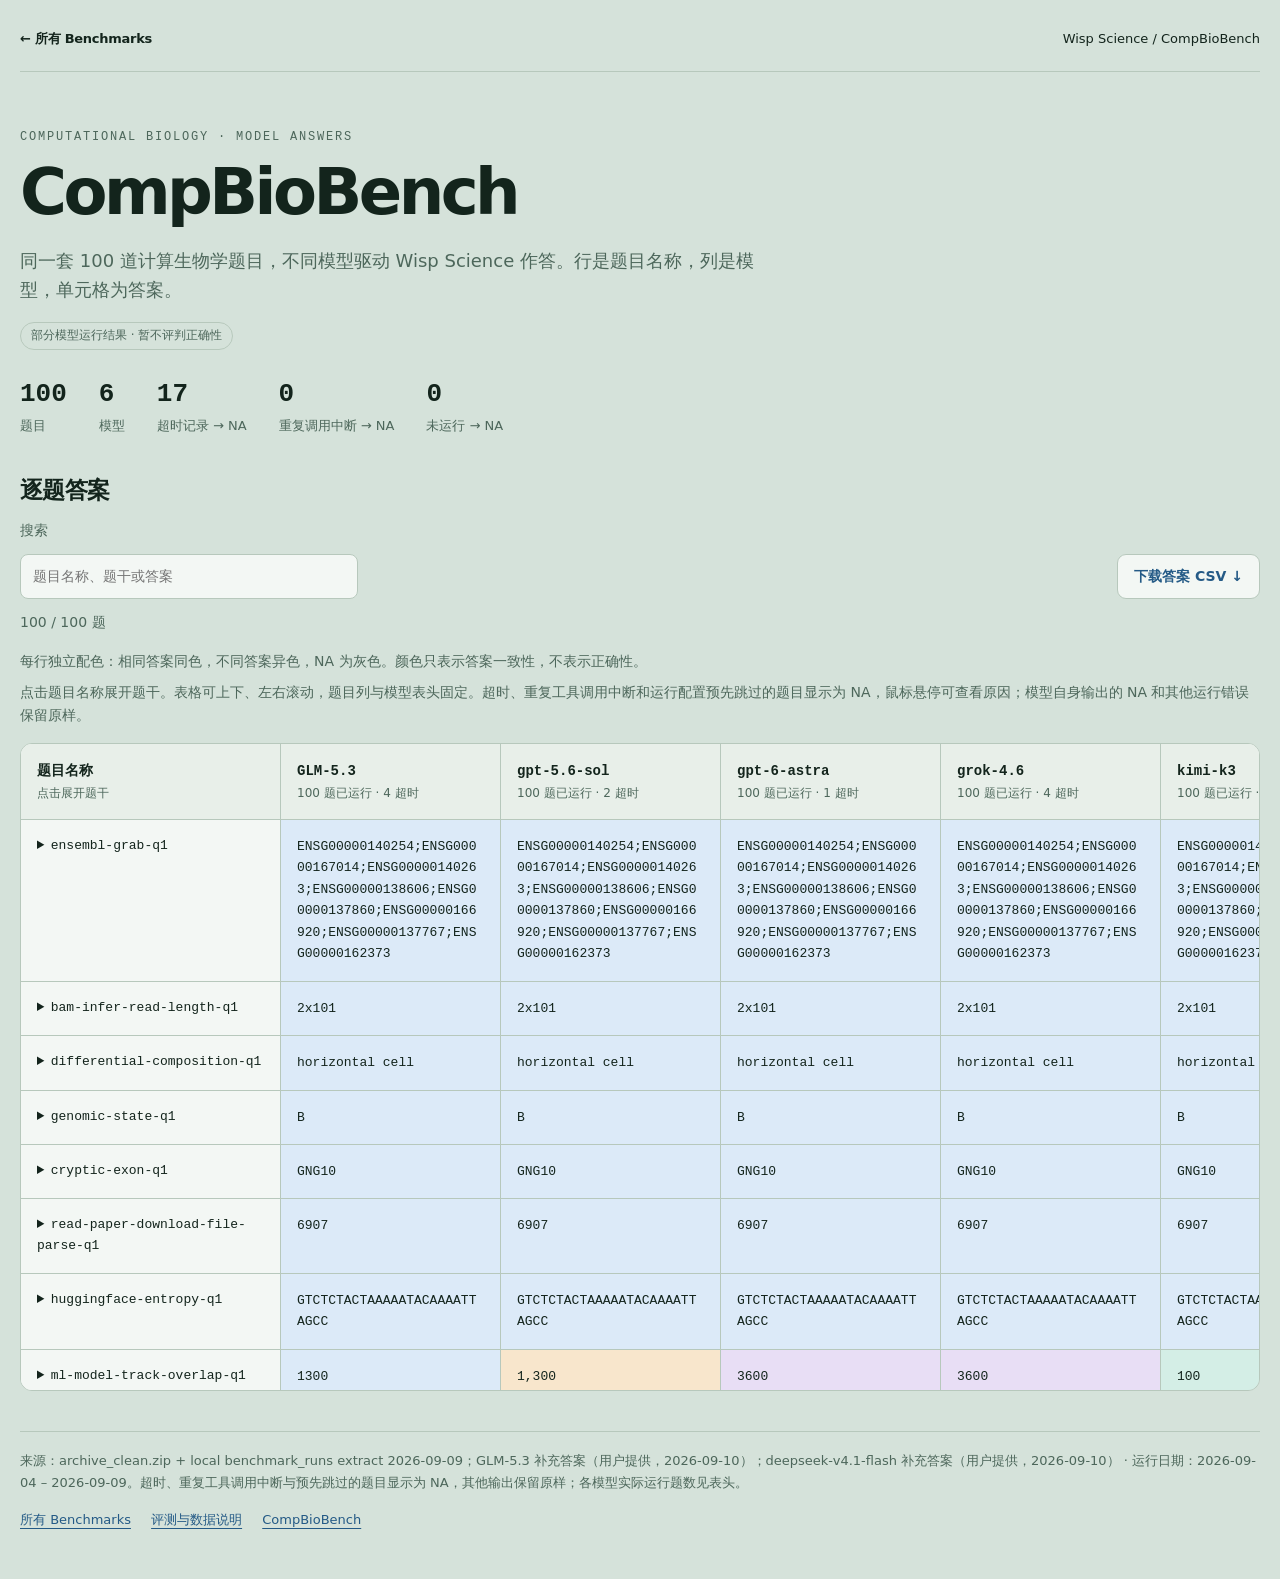
==== commit e5e2e264: "Add CompBioBench deepseek-v4.1-flash answers from the 2026-09-10 table The published table is now 10" ====
--- a/docs/compbiobench/index.html
+++ b/docs/compbiobench/index.html
@@ -22,7 +22,7 @@
         <span class="pill">部分模型运行结果 · 暂不评判正确性</span>
         <div class="stats" aria-label="运行概况">
           <div class="stat"><strong>100</strong><span>题目</span></div>
-          <div class="stat"><strong>5</strong><span>模型</span></div>
+          <div class="stat"><strong>6</strong><span>模型</span></div>
           <div class="stat"><strong>17</strong><span>超时记录 → NA</span></div>
           <div class="stat"><strong>0</strong><span>重复调用中断 → NA</span></div>
           <div class="stat"><strong>0</strong><span>未运行 → NA</span></div>
@@ -41,115 +41,115 @@
         <p class="note" style="margin:0 0 8px">每行独立配色：相同答案同色，不同答案异色，NA 为灰色。颜色只表示答案一致性，不表示正确性。</p>
         <p class="note" id="table-note" style="margin:0 0 16px">点击题目名称展开题干。表格可上下、左右滚动，题目列与模型表头固定。超时、重复工具调用中断和运行配置预先跳过的题目显示为 NA，鼠标悬停可查看原因；模型自身输出的 NA 和其他运行错误保留原样。</p>
         <div class="table-wrap" role="region" aria-label="CompBioBench 答案表，可滚动" tabindex="0">
-          <table class="answers" id="answer-table" style="--model-count: 5" aria-labelledby="answers-title" aria-describedby="table-note">
-            <thead><tr><th scope="col">题目名称<small>点击展开题干</small></th><th scope="col">GLM-5.3<small>100 题已运行 · 4 超时</small></th><th scope="col">gpt-5.6-sol<small>100 题已运行 · 2 超时</small></th><th scope="col">gpt-6-astra<small>100 题已运行 · 1 超时</small></th><th scope="col">grok-4.6<small>100 题已运行 · 4 超时</small></th><th scope="col">kimi-k3<small>100 题已运行 · 6 超时</small></th></tr></thead>
-            <tbody><tr><th scope="row"><details><summary>ensembl-grab-q1</summary><p>Convert all of the following to Ensembl gene IDs. Provide the ID without the Ensembl version (e.g., ENSGXXXXXXXXXXXX not ENSGXXXXXXXXXXXX.XX). Respond with semi-colon separated values, no spaces. Inputs: 1. NM_001276266.2 2. TERB2 3. ENST00000267814 4. chr15:45167214-45187966 (hg38) 5. GeneID:9153 6. NP_922946.1 7. MIM:617658 8. BEN domain containing 5, transcript variant 6.</p></details></th><td data-answer-group="1">ENSG00000140254;ENSG00000167014;ENSG00000140263;ENSG00000138606;ENSG00000137860;ENSG00000166920;ENSG00000137767;ENSG00000162373</td><td data-answer-group="1">ENSG00000140254;ENSG00000167014;ENSG00000140263;ENSG00000138606;ENSG00000137860;ENSG00000166920;ENSG00000137767;ENSG00000162373</td><td data-answer-group="1">ENSG00000140254;ENSG00000167014;ENSG00000140263;ENSG00000138606;ENSG00000137860;ENSG00000166920;ENSG00000137767;ENSG00000162373</td><td data-answer-group="1">ENSG00000140254;ENSG00000167014;ENSG00000140263;ENSG00000138606;ENSG00000137860;ENSG00000166920;ENSG00000137767;ENSG00000162373</td><td data-answer-group="1">ENSG00000140254;ENSG00000167014;ENSG00000140263;ENSG00000138606;ENSG00000137860;ENSG00000166920;ENSG00000137767;ENSG00000162373</td></tr>
-<tr><th scope="row"><details><summary>bam-infer-read-length-q1</summary><p>For the given BAM file mt.sorted.bam, infer if it&#x27;s paired or single ended reads and the read length. Expected output format: 1x57</p></details></th><td data-answer-group="1">2x101</td><td data-answer-group="1">2x101</td><td data-answer-group="1">2x101</td><td data-answer-group="1">2x101</td><td data-answer-group="1">2x101</td></tr>
-<tr><th scope="row"><details><summary>differential-composition-q1</summary><p>differential.composition.q1.1.mtx.gz and differential.composition.q1.2.mtx.gz contain raw scRNA counts matrices derived from retinal samples of two individuals (one per file, each column is a unique barcode that passes QC). differential.composition.q1.genes.txt.gz is the list of common genes. One of the cell types is severely depleted in one of the two individuals. What is this cell type? Return only the name of the depleted cell type from this list: astrocyte, microglial cell, RPE cell, cone cell, rod cell, horizontal cell, bipolar cell, RGC, T cells, macrophage, Schwann cell, Pericyte, B cell, fibroblast, endothelial cell, muller glia cell.</p></details></th><td data-answer-group="1">horizontal cell</td><td data-answer-group="1">horizontal cell</td><td data-answer-group="1">horizontal cell</td><td data-answer-group="1">horizontal cell</td><td data-answer-group="1">horizontal cell</td></tr>
-<tr><th scope="row"><details><summary>genomic-state-q1</summary><p>Consider chr11:124,738,681-124,738,772 (hg38). What is the likely purpose of this region? Choose only one. A. Active enhancer, Liver B. Active enhancer, Brain frontal lobe C. Active enhancer, ESC D. Active transcription, ubiquitous E. TSS poised or flanking, ubiquitous F. Polycomb repression, ubiquitous. Respond with a single letter.</p></details></th><td data-answer-group="1">B</td><td data-answer-group="1">B</td><td data-answer-group="1">B</td><td data-answer-group="1">B</td><td data-answer-group="1">B</td></tr>
-<tr><th scope="row"><details><summary>cryptic-exon-q1</summary><p>I have a bulk human RNA-seq fastq file cryptic.exon.q1.fq.gz. There is exactly one highly expressed coding gene that has a cryptic exon in it formed by two novel junctions. Report the HGNC gene symbol (uppercase) for that gene.</p></details></th><td data-answer-group="1">GNG10</td><td data-answer-group="1">GNG10</td><td data-answer-group="1">GNG10</td><td data-answer-group="1">GNG10</td><td data-answer-group="1">GNG10</td></tr>
-<tr><th scope="row"><details><summary>read-paper-download-file-parse-q1</summary><p>Take a look at the pdf here: https://www.biorxiv.org/content/10.1101/2023.10.04.560808v2.full.pdf, can you find the exact number of peaks in the COC/L1 cluster? Follow any external links in the paper if additional data is required to answer this question. Respond with only the number.</p></details></th><td data-answer-group="1">6907</td><td data-answer-group="1">6907</td><td data-answer-group="1">6907</td><td data-answer-group="1">6907</td><td data-answer-group="1">6907</td></tr>
-<tr><th scope="row"><details><summary>huggingface-entropy-q1</summary><p>Run the DNA language model here: https://huggingface.co/kuleshov-group/caduceus-ph_seqlen-131k_d_model-256_n_layer-16 on the 1000 bp long DNA sequence at hg38 chr12:7792299-7793299. Specifically, mask each base one at a time, keeping all others unmasked, and compute the per position base 2 entropy of the predictions. Return the substring corresponding to the longest run with &lt;0.5 entropy.</p></details></th><td data-answer-group="1">GTCTCTACTAAAAATACAAAATTAGCC</td><td data-answer-group="1">GTCTCTACTAAAAATACAAAATTAGCC</td><td data-answer-group="1">GTCTCTACTAAAAATACAAAATTAGCC</td><td data-answer-group="1">GTCTCTACTAAAAATACAAAATTAGCC</td><td data-answer-group="1">GTCTCTACTAAAAATACAAAATTAGCC</td></tr>
-<tr><th scope="row"><details><summary>ml-model-track-overlap-q1</summary><p>Borzoi (Linder et al., doi:10.1038/s41588-024-02053-6) and Sei (Chen et al., doi:10.1038/s41588-022-01102-2) are both DNA sequence models trained to predict genomic assay outputs. Out of the Sei tracks that are linked to a specific Cistrome ID, how many tracks share provenance with any of the tracks in Borzoi? Round your answer to the nearest 100.</p></details></th><td data-answer-group="1">1300</td><td data-answer-group="2">1,300</td><td data-answer-group="3">3600</td><td data-answer-group="3">3600</td><td data-answer-group="4">100</td></tr>
-<tr><th scope="row"><details><summary>compute-gc-content-interval-q1</summary><p>Using the GRCh38.p13 human reference genome, retrieve the reference DNA sequence for chromosome 1 from positions 1,000,000 to 1,000,100 (1-based, inclusive) on the &#x27;+&#x27; strand, and calculate: (1) gc_percent (rounded to 2 decimals), (2) length, (3) n_count (the number of Ns in the sequence), and (4) sequence_md5 (MD5 of the uppercase interval sequence). Return the results as a comma-separated string in the format: gc_percent,length,n_count,sequence_md5. For example: &quot;31.86,10,50,v24a827t740a77764d0d8e35ba56f612&quot;  </p></details></th><td data-answer-group="1">83.17,101,0,c94c827d740a77064d0d8e35bb54f686</td><td data-answer-group="1">83.17,101,0,c94c827d740a77064d0d8e35bb54f686</td><td data-answer-group="1">83.17,101,0,c94c827d740a77064d0d8e35bb54f686</td><td data-answer-group="1">83.17,101,0,c94c827d740a77064d0d8e35bb54f686</td><td data-answer-group="1">83.17,101,0,c94c827d740a77064d0d8e35bb54f686</td></tr>
-<tr><th scope="row"><details><summary>reverse-search-gwas-q1</summary><p>Identify the PubMed ID of the study from which this summary statistics in reverse.search.gwas.q1.tsv.gz are derived. Print only the PMID, e.g. 31510655. </p></details></th><td data-answer-group="0">NA</td><td data-answer-group="1">28628107</td><td data-answer-group="2">The iteration limit was reached before the PMID could be verified. The file contains 12,774,703 variants across chromosomes 1–21. Its strongest associations involve the FCGR region, HLA region, and TNFRSF13B, suggesting a serum protein–related trait, but no source study was conclusively matched. The safest next action is to compare exact variant P values against candidate studies’ original summary statistics before reporting a PMID.</td><td data-answer-group="3">I&#x27;ll keep matching the file against published globulin/IgG studies and look up CompBioBench metadata.</td><td data-answer-group="1">28628107</td></tr>
-<tr><th scope="row"><details><summary>pathogenic-variant-lookup-q1</summary><p>Using the human SHH MANE Select transcript on hg38, consider the coding sequence within exon 1. Within this interval, identify all OMIM allelic variants with phenotypes that map to single-nucleotide missense substitutions in SHH. Retrieve the AlphaMissense pathogenicity scores for those amino-acid substitutions. Return the single variant with the highest AlphaMissense score, in chr:pos (1-based) format.</p></details></th><td data-answer-group="1">chr7:155811860</td><td data-answer-group="1">chr7:155811860</td><td data-answer-group="1">chr7:155811860</td><td data-answer-group="1">chr7:155811860</td><td data-answer-group="2">chr7:155806509</td></tr>
-<tr><th scope="row"><details><summary>identify-donor-q1</summary><p>The pair end fastqs (identify.donor.R1.fq.gz, identify.donor.R2.fq.gz) correspond to reads from one of the 1000G donors (2504 high coverage set) from a 5Mb region of the genome. Identify the donor and report the 1000G sample ID, e.g. HG03884</p></details></th><td data-answer-group="1">HG03861</td><td data-answer-group="1">HG03861</td><td data-answer-group="1">HG03861</td><td data-answer-group="1">HG03861</td><td data-answer-group="1">HG03861</td></tr>
-<tr><th scope="row"><details><summary>contaminated-rna-q3</summary><p>You are given a single-end RNA-seq FASTQ file (contaminated.rna.q3.fq.gz). The sample is expected to be human, but it may contain reads from another organism. Determine the genus of the most likely non-human organism present, if any. Report your answer as the exact scientific genus name in all lowercase letters (for example, mus), else respond with &quot;none&quot;.</p></details></th><td class="timeout" title="timeout：超时，暂记 NA" data-answer-group="0">NA</td><td data-answer-group="1">mesomycoplasma</td><td data-answer-group="2">pan</td><td data-answer-group="2">pan</td><td data-answer-group="3">mycoplasma</td></tr>
-<tr><th scope="row"><details><summary>hic-differential-loop-q1</summary><p>Consider the MicroC data for H1 and HFF cells from the following paper: https://doi.org/10.1016/j.molcel.2020.03.003. In the sub-compartment containing the NANOG gene (chr12:7629950-7809597), there is a differential loop between the two samples. Report the position of the loop (on chr12) in the following format start;end, with start&lt;end rounded to the nearest 20000 and no commas.</p></details></th><td data-answer-group="1">7720000;7800000</td><td data-answer-group="1">7720000;7800000</td><td data-answer-group="1">7720000;7800000</td><td data-answer-group="1">7720000;7800000</td><td data-answer-group="2">7640000;7760000</td></tr>
-<tr><th scope="row"><details><summary>encode-atac-pipeline-q1</summary><p>encode.atac.pipeline.q1.R1.fq.gz and encode.atac.pipeline.q1.R2.fq.gz are paired-end ATAC-seq reads from a human sample. Process them through the ENCODE ATAC-seq pipeline v2.2.3 (https://github.com/ENCODE-DCC/atac-seq-pipeline/tree/v2.2.3). Keep the input json similar to https://github.com/ENCODE-DCC/atac-seq-pipeline/blob/v2.2.3/example_input_json/ENCSR356KRQ_subsampled.json, but remove the atac.enable_xcor line. After the pipeline completes, report the reproducibility IDR N_opt number from the qc.json file.</p></details></th><td data-answer-group="1">Let the running Cromwell process finish (it is independent of this session&#x27;s tool budget). Then locate the final report under `atac_out/atac/59602808-.../call-qc_report/.../qc.json` (or via metadata), extract the value of the IDR reproducibility block&#x27;s `N_opt` field (from the `idr` reproducibility QC, single-replicate case → equals N of rep1-pr1_vs_rep1-pr2 pseudo-replicate IDR peaks), and emit that single number as the one-line answer. If a stage failed, check `logs/cromwell_stdout_20260910_100559.out` and `cromwell-workflow-logs/` before re-running with a fresh in-memory DB conf.</td><td class="timeout" title="timeout：超时，暂记 NA" data-answer-group="0">NA</td><td class="timeout" title="timeout：超时，暂记 NA" data-answer-group="0">NA</td><td class="timeout" title="timeout：超时，暂记 NA" data-answer-group="0">NA</td><td data-answer-group="2">29597</td></tr>
-<tr><th scope="row"><details><summary>pooled-infer-donors-q1</summary><p>pooled.infer.donors.q1.bam is an aligned scRNA-seq BAM from a pooled human sample. The file includes cell barcode tags. Determine the number of distinct donors contributing cells to the pool.</p></details></th><td data-answer-group="1">4</td><td data-answer-group="1">4</td><td data-answer-group="1">4</td><td data-answer-group="1">4</td><td data-answer-group="1">4</td></tr>
-<tr><th scope="row"><details><summary>overexpress-tf-q1</summary><p>We perturbed a primary cell culture with a cocktail of transcription factors (TFs). ATAC-seq is performed on the initial sample and 48 hours after perturbation. overexpress.tf.q1.ref.bed.gz and overexpress.tf.q1.perturb.bed.gz contain the filtered aligned fragment files (hg38) corresponding to the initial and perturbed samples, respectively. Exactly one of the TFs in the following list is part of the cocktail: FOXA1, ASCL1, TFAP2A, RUNX1, KLF4, PAX7, TCF7, REST, SPI1, GATA3. Identify which one.</p></details></th><td data-answer-group="1">KLF4</td><td data-answer-group="1">KLF4</td><td data-answer-group="1">KLF4</td><td data-answer-group="1">KLF4</td><td data-answer-group="2">TCF7</td></tr>
-<tr><th scope="row"><details><summary>conservation-lookup-q1</summary><p>Using the human SHH MANE Select transcript, take the cDNA sequence from the annotated start codon through the end of exon 1. For each of the following species: Pan troglodytes, Macaca mulatta, Pan paniscus, Indri indri, Semnopithecus johnii, Ailuropoda melanoleuca, Delphinapterus leucas, obtain the orthologous cDNA segment corresponding to the same region (prefer a one-to-one ortholog; if multiple transcripts exist, use the canonical/longest protein-coding transcript). Compute the Levenshtein edit distance to the human sequence. Return results as a comma-separated list (no spaces) in the listed species order.</p></details></th><td data-answer-group="1">9,16,0,20,5,24,35</td><td data-answer-group="1">9,16,0,20,5,24,35</td><td data-answer-group="2">0,7,0,20,5,24,27</td><td data-answer-group="2">0,7,0,20,5,24,27</td><td data-answer-group="3">12,19,3,23,17,27,38</td></tr>
-<tr><th scope="row"><details><summary>splice-pred-q1</summary><p>Extract the human genomic DNA sequence from hg38 at chr12:120,196,699-120,201,111. This locus is on the minus strand. Run OpenSpliceAI (v0.0.5) to predict with the OSAIMANE-10000nt models, averaging predictions across all 5 checkpoints. Call donor and acceptor splice sites with score ≥ 0.9. Reconstruct exons on the gene strand by pairing each predicted acceptor with the next predicted donor in transcript order, and count the terminal exons using the interval boundaries as transcript boundaries. Report the total number of predicted exons.</p></details></th><td data-answer-group="1">7</td><td data-answer-group="1">7</td><td data-answer-group="1">7</td><td data-answer-group="1">7</td><td data-answer-group="2">8</td></tr>
-<tr><th scope="row"><details><summary>borzoi-rnaseq-q1</summary><p>Use the Borzoi model (replicate 0) to predict the total RNA-seq coverage on the forward strand for the experiment ENCFF281BWX, over the genomic interval chr1:70157360-70353968 in the hg38 genome. Return the total predicted RNA-seq coverage over the specified interval, which means reversing any transformations that were applied to RNA-seq coverage before training the Borzoi model. The Borzoi paper is saved as borzoi.rnaseq.q1.pdf. Round the answer to the nearest 10.</p></details></th><td data-answer-group="1">9380</td><td data-answer-group="2">2810</td><td data-answer-group="1">9380</td><td data-answer-group="3">8870</td><td data-answer-group="1">9380</td></tr>
-<tr><th scope="row"><details><summary>calculate-average-gene-expression-q1</summary><p>Using the single-cell dataset in AnnData format located at pbmc3k.h5ad, determine the average log-normalized expression for the gene S100B in all cells belonging to the group labeled &#x27;B cells&#x27; in the &#x27;louvain&#x27; metadata column. Use adata.X for already log-normalized expression. Use two decimal places in the answer.</p></details></th><td data-answer-group="1">-0.14</td><td data-answer-group="1">-0.14</td><td data-answer-group="1">-0.14</td><td data-answer-group="1">-0.14</td><td data-answer-group="1">-0.14</td></tr>
-<tr><th scope="row"><details><summary>covid-patient-q1</summary><p>covid.patients.q1.h5ad contains PBMC scRNA-seq data from 33 donors, who are a mix of healthy and COVID patients. However, the patient metadata is missing. Identify which donors are healthy and which have COVID based on the gene expression data. Provide a single string containing comma-separated donor IDs for the healthy patients (numerically sorted), e.g.&quot;1,2,5&quot;.</p></details></th><td data-answer-group="1">1,5,11,12,17,21,24,27,29,32</td><td data-answer-group="1">1,5,11,12,17,21,24,27,29,32</td><td data-answer-group="1">1,5,11,12,17,21,24,27,29,32</td><td data-answer-group="1">1,5,11,12,17,21,24,27,29,32</td><td data-answer-group="2">1,2,4,5,6,7,8,9,10,11,12,15,16,17,19,20,21,22,23,24,25,27,28,29,32</td></tr>
-<tr><th scope="row"><details><summary>saluki-setup-optimize-q1</summary><p>Set up the Saluki model detailed in https://doi.org/10.1186/s13059-022-02811-x and use it to optimize the 3&#x27; UTR of the mRNA sequence GCCGCCACCATGGTGAGCAAGGGCGAGTAGTGTACATAATAAGGACT. Specifically, perform 3 rounds of directed evolution, trying every possible substitution in the 3&#x27; UTR and choosing the best after each round. Always use the average of predictions across all folds and use only the human output. Make sure to use GPUs if available. Report the full sequence of the optimized mRNA.</p></details></th><td data-answer-group="0">NA</td><td data-answer-group="1">GCCGCCACCATGGTGAGCAAGGGCGAGTAGTATAAATAATAAGGGCT</td><td data-answer-group="1">GCCGCCACCATGGTGAGCAAGGGCGAGTAGTATAAATAATAAGGGCT</td><td data-answer-group="2">GCCACCATGGTGAGCAAGGGCGAGTAGTATAAATAATAAGGGCT</td><td data-answer-group="1">GCCGCCACCATGGTGAGCAAGGGCGAGTAGTATAAATAATAAGGGCT</td></tr>
-<tr><th scope="row"><details><summary>identify-related-q1</summary><p>You are given identify.related.q1.tfam and identify.related.q1.tped.gz files of genotypes. I need to know if there are any 1st-degree relatives. Print a comma separated, sorted list of all individuals with a 1st-degree or closer relative in the dataset (e.g. SAMPLE_001,SAMPLE_002). If no such individuals exist, print None.</p></details></th><td data-answer-group="1">SAMPLE_081,SAMPLE_109,SAMPLE_137,SAMPLE_155</td><td data-answer-group="1">SAMPLE_081,SAMPLE_109,SAMPLE_137,SAMPLE_155</td><td data-answer-group="1">SAMPLE_081,SAMPLE_109,SAMPLE_137,SAMPLE_155</td><td data-answer-group="1">SAMPLE_081,SAMPLE_109,SAMPLE_137,SAMPLE_155</td><td data-answer-group="1">SAMPLE_081,SAMPLE_109,SAMPLE_137,SAMPLE_155</td></tr>
-<tr><th scope="row"><details><summary>ep-interactions-q1</summary><p>You are given two complementary datasets describing eight candidate distal regulatory element–promoter interactions (EP1–EP8): (1) a Hi-C–like chromatin contact dataset measuring 3D proximity between each element–promoter pairs (ep.interactions.q1.hic.csv) and (2) a CRISPR perturbation dataset measuring the effect of element disruption on promoter expression (ep.interactions.q1.expr.csv). Which E–P pair is least consistent with being a true causal regulatory element–promoter interaction when integrating both datasets? Choose exactly one: A) EP1 B) EP2 C) EP3 D) EP4 E) EP5 F) EP6 G) EP7. Reply with a single letter (A-G).</p></details></th><td data-answer-group="1">C</td><td data-answer-group="1">C</td><td data-answer-group="1">C</td><td data-answer-group="1">C</td><td data-answer-group="2">A</td></tr>
-<tr><th scope="row"><details><summary>sample-swap-rna-q1</summary><p>I have a scRNA-seq pseudobulk lying around from amphioxus tissue (sample.swap.rna.q1.tsv.gz). I&#x27;m not sure, but I suspect there is a sample swap. Can you check if that is the case? If there isn&#x27;t, respond &quot;None&quot;. Else respond with the names of the two cell types that have been swapped in case-sensitive lexicographic order, e.g. &quot;endoderm,epidermis&quot;.</p></details></th><td data-answer-group="1">epidermal_neural,tailbud_neural</td><td data-answer-group="2">epidermis,tailbud_neural</td><td data-answer-group="1">epidermal_neural,tailbud_neural</td><td data-answer-group="1">epidermal_neural,tailbud_neural</td><td data-answer-group="1">epidermal_neural,tailbud_neural</td></tr>
-<tr><th scope="row"><details><summary>gene-fusion-q2</summary><p>You are given a bulk RNA sequencing FASTQ file (gene.fusion.q2.fq.gz) from human. The data contains a synthetic gene that is a fusion of multiple genes. Your task is to identify the genes whose exons make up the fusion gene. Report the answer as the names of the genes joined by a hyphen, in 5&#x27; to 3&#x27; order, for each exon, written in all uppercase letters, HGNC symbols. For example: TCF21-COL1A1-FN1</p></details></th><td data-answer-group="1">MYC-SP1-ZIC2-SP1-CATSPER4</td><td data-answer-group="1">MYC-SP1-ZIC2-SP1-CATSPER4</td><td data-answer-group="1">MYC-SP1-ZIC2-SP1-CATSPER4</td><td data-answer-group="1">MYC-SP1-ZIC2-SP1-CATSPER4</td><td data-answer-group="2">CATSPER4-SP1-ZIC2-SP1-MYC</td></tr>
-<tr><th scope="row"><details><summary>retina-score-snps-q1</summary><p>https://zenodo.org/records/6330053 contains TensorFlow 2 models that are used for scoring the impact of SNPs on ATAC-seq in various cells types, as illustrated in the ScoreSNPs.ipynb notebook in https://zenodo.org/records/6796067. retina.score.snps.q1.tsv contains 500 SNPs (hg19 coordinates), of which half are known to be caQTLs. I would like to score the SNPs following the code in ScoreSNPs.ipynb, using the models corresponding to Rod cell type. After scoring the SNPs, report the AUPRC against the labels given in retina.score.snps.q1.tsv when using the absolute value of Rod_fold_avg_lfc as a predictor. Report answer by rounding down to two decimal places in the format: 0.80. </p></details></th><td data-answer-group="1">0.67</td><td data-answer-group="1">0.67</td><td data-answer-group="1">0.67</td><td class="timeout" title="timeout：超时，暂记 NA" data-answer-group="0">NA</td><td class="timeout" title="timeout：超时，暂记 NA" data-answer-group="0">NA</td></tr>
-<tr><th scope="row"><details><summary>atac-tn5-shift-q1</summary><p>I got a scATAC-seq fragment file (unknown.shift.frag.bed.gz) from a colleague who aligned it to the hg38 genome. However, they applied a non-standard shift to the reads instead of the typical +4/-5. Can you help figure out what it is? Report answer in the format &quot;3;-3&quot; (corresponding to values for 5&#x27; and 3&#x27; ends).</p></details></th><td data-answer-group="1">Key insight: identical coordinates repeat (6 fragments ending at exactly chr11:10509394, none starting there) — fragments were simulated from a shared pool of underlying insertion sites. Unique starts = pool + a, unique ends = pool + b, so the sets should align at exactly d = b − a.</td><td data-answer-group="2">2;-1</td><td data-answer-group="2">2;-1</td><td data-answer-group="2">2;-1</td><td data-answer-group="2">2;-1</td></tr>
-<tr><th scope="row"><details><summary>finding-geo-q1</summary><p>finding.geo.q1.h5ad contains a scRNA-seq dataset that is derived from a Supplementary file on GEO, and processed to filter out barcodes with low counts. Find the GSE ID of the corresponding record. Return the GSE ID at the SuperSeries level, e.g. GSE242424.</p></details></th><td class="timeout" title="timeout：超时，暂记 NA" data-answer-group="0">NA</td><td data-answer-group="1">GSE114176</td><td data-answer-group="1">GSE114176</td><td class="timeout" title="timeout：超时，暂记 NA" data-answer-group="0">NA</td><td data-answer-group="2">GSE178931</td></tr>
-<tr><th scope="row"><details><summary>deg-simple-q1</summary><p>I have bulk RNA-seq fastq files from 2 human samples (deg.simple.q1.sampleA.fq.gz, deg.simple.q1.sampleB.fq.gz). There is exactly one gene that is strongly differentially expressed between the two samples. Report the HGNC gene symbol (uppercase) for that gene.</p></details></th><td data-answer-group="1">KLF4</td><td data-answer-group="1">KLF4</td><td data-answer-group="1">KLF4</td><td data-answer-group="1">KLF4</td><td data-answer-group="1">KLF4</td></tr>
-<tr><th scope="row"><details><summary>bigwig-density-q1</summary><p>From the given ENCFF822FDB.bigWig file corresponding to an ENCODE DNase-seq experiment in mouse brain (mm10), find the 1Mbp interval with the 3rd highest total signal intensity. Consider only those intervals that start at multiples of 1Mbp, and ignore intervals at chromosome ends that are smaller than 1Mbp. Consider only chromosomes 1-19. Report as 0-based coordinates in chr:start-end format (no commas).</p></details></th><td data-answer-group="1">chr8:70000000-71000000</td><td data-answer-group="1">chr8:70000000-71000000</td><td data-answer-group="1">chr8:70000000-71000000</td><td data-answer-group="1">chr8:70000000-71000000</td><td data-answer-group="1">chr8:70000000-71000000</td></tr>
-<tr><th scope="row"><details><summary>gtf-5-utr-median-len-q1</summary><p>From the given GTF MANE.GRCh38.v1.3.refseq_genomic.gtf.gz, report the median 5&#x27; UTR, CDS, and 3&#x27; UTR lengths (use numpy median function, rounded down to nearest integer). Only consider MANE Select transcripts and those on standard chromosomes. Consider stop codon as part of CDS. Return a semicolon separated string with no space, e.g. &quot;45;551;23&quot;.</p></details></th><td data-answer-group="1">133;1296;1050</td><td data-answer-group="1">133;1296;1050</td><td data-answer-group="1">133;1296;1050</td><td data-answer-group="1">133;1296;1050</td><td data-answer-group="1">133;1296;1050</td></tr>
-<tr><th scope="row"><details><summary>contaminated-rna-q2</summary><p>You are given a single end RNA-seq fastq file (contaminated.rna.q2.fq.gz). This file contains mostly human reads and a small fraction of contaminant reads. Identify the contaminant species present. Report the answer as the exact scientific name of the species in all lowercase letters with a single space separating genus and species, for example &quot;mus musculus&quot;.</p></details></th><td data-answer-group="1">9971 reads are ambiguously classified at &quot;cellular organisms&quot; level — that&#x27;s a big chunk. Let me check if they map to human or are a divergent species.</td><td data-answer-group="2">sus scrofa</td><td data-answer-group="2">sus scrofa</td><td data-answer-group="3">human gammaherpesvirus 4</td><td class="timeout" title="timeout：超时，暂记 NA" data-answer-group="0">NA</td></tr>
-<tr><th scope="row"><details><summary>sample-swap-rna-q2</summary><p>I have a scRNA-seq pseudobulk lying around from wheat (sample.swap.rna.q2.tsv.gz). I&#x27;m not sure, but I suspect there is a sample swap. Can you check if that is the case? If there isn&#x27;t, respond &quot;None&quot;. Else respond with the names of the two cell types that have been swapped in case-sensitive lexicographic order, e.g. &quot;cortex,endodermis&quot;.</p></details></th><td data-answer-group="1">None</td><td data-answer-group="1">None</td><td data-answer-group="1">None</td><td data-answer-group="1">None</td><td data-answer-group="2">cortex,epidermis</td></tr>
-<tr><th scope="row"><details><summary>multiome-match-atac-rna-q1</summary><p>You are given two gzipped TSVs. Rows are features and columns are 8 pseudo-bulk cell populations (same 8 in both files). multiome.match.atac.rna.q1.rna.tsv.gz: RNA TPM (genes × populations). multiome.match.atac.rna.q1.atac.tsv.gz: ATAC 10kb-bin counts normalized to 1e6 (bins × populations). The ATAC columns have been permuted, but RNA columns are in the correct order. For each RNA column i (0-based), output the 0-based index of the matching ATAC column. Respond with a single semicolon-separated string with no spaces, length 8, e.g. 7;6;5;4;3;2;1;0.</p></details></th><td data-answer-group="1">5;1;4;0;6;3;7;2</td><td data-answer-group="1">5;1;4;0;6;3;7;2</td><td data-answer-group="1">5;1;4;0;6;3;7;2</td><td data-answer-group="1">5;1;4;0;6;3;7;2</td><td data-answer-group="1">5;1;4;0;6;3;7;2</td></tr>
-<tr><th scope="row"><details><summary>spatial-sim-q2</summary><p>You are given a set of single cell transcriptomic data and Visium spatial transcriptomic data (spatial.sim.tar.gz). The single cell counts matrix is found at spatial_q_sc_counts.csv, and accompanying cell type metadata is found at spatial_q_sc_metadata.csv. Spatial count data is found at spatial_q_matrix.mtx.gz, gene counts are found at spatial_q_features.tsv.gz, and are found at spot barcodes spatial_q_barcodes.tsv.gz. Finally scale factors are found at spatial_q_scalefactors_json.json, high and low resolution tissue images are found at spatial_q_tissue_hires_image.png and patial_q_tissue_hires_image.png respectively, and tissue positions are found at spatial_q_tissue_positions.csv. The spot-based data is comprised entirely of cell types found in the single cell data. Can you tell me what cell type or cell types, if any, are biased towards being in closer spatial proximity to spots containing Tumor_Core? If none, please return &quot;None&quot;. Please list these separated by commas in alphabetical order. Expected answer format: Endothelial,Macrophage.</p></details></th><td data-answer-group="1">Fibroblast_Stroma,Macrophage</td><td data-answer-group="1">Fibroblast_Stroma,Macrophage</td><td data-answer-group="1">Fibroblast_Stroma,Macrophage</td><td data-answer-group="1">Fibroblast_Stroma,Macrophage</td><td data-answer-group="1">Fibroblast_Stroma,Macrophage</td></tr>
-<tr><th scope="row"><details><summary>reverse-encode-q1</summary><p>For an ENCODE DNase-seq experiment, I started from the filtered BAM produced by the ENCODE4 v3.0.0-alpha.2 (GRCh38/hg38) pipeline. If the experiment had multiple replicates, I pooled all replicate BAMs by concatenating reads (i.e., merged at the read level) before downstream processing. I then applied an additional mapping-quality filter MAPQ ≥ 30, converted alignments to BED using bedtools bamToBed, and computed read counts in fixed 10 kb hg38 genomic bins. I then normalized the counts to sum to 1e6. The resulting binned track for one experiment is reverse.encode.q1.tsv.gz, but I lost the ENCODE experiment accession. Identify the originating ENCODE experiment accession (format ENCSR…) from which this file was derived.</p></details></th><td class="timeout" title="timeout：超时，暂记 NA" data-answer-group="0">NA</td><td class="timeout" title="timeout：超时，暂记 NA" data-answer-group="0">NA</td><td data-answer-group="1">ENCSR597URK</td><td class="timeout" title="timeout：超时，暂记 NA" data-answer-group="0">NA</td><td data-answer-group="2">Please approve internet access for ENCODE API/file downloads so I can identify and verify the exact ENCSR accession.</td></tr>
-<tr><th scope="row"><details><summary>compute-hvg-jaccard-q1</summary><p>Using scanpy and the two AnnData H5AD files below, compute the Jaccard index (similarity) between their HVG. First subset them to common genes using the intersection of all gene names. Use exact string values from adata.var_names to resolve genes. Use sc.pp.highly_variable_genes with seurat flavor for HVG identification and default parameters. A gene is considered HVG if var[&#x27;highly_variable&#x27;] string-casts exactly to any of the following (deduplicate this list as needed in order): [&quot;True&quot;, &quot;True&quot;, &quot;1&quot;, &quot;TRUE&quot;]. Do not apply any var-level filter beyond excluding rows with missing gene_symbols. Return NaN if thresholds are not met.  The datasets are: pbmc3k.h5ad and 10x_pbmc68k_reduced.h5ad. Round the answer to two decimal places.</p></details></th><td data-answer-group="1">0.22</td><td data-answer-group="1">0.22</td><td data-answer-group="1">0.22</td><td data-answer-group="1">0.22</td><td data-answer-group="1">0.22</td></tr>
-<tr><th scope="row"><details><summary>deleterious-mutation-q1</summary><p>In the paired FASTQs deleterious.mutation.q1.R1.fq.gz and deleterious.mutation.q1.R2.fq.gz (exome 2×150 bp, reads from human chr9 only), there is one gene that harbors a high-confidence homozygous nonsense SNV for a gene that is highly LoF-intolerant. Report the HGNC gene symbol (uppercase) for that gene.</p></details></th><td data-answer-group="1">STXBP1</td><td data-answer-group="1">STXBP1</td><td data-answer-group="1">STXBP1</td><td data-answer-group="1">STXBP1</td><td data-answer-group="1">STXBP1</td></tr>
-<tr><th scope="row"><details><summary>genome-assembly-contiguity-q1</summary><p>In the genome reference file GCF_000001215.4_Release_6_plus_ISO1_MT_genomic.fna provided, report the N50 (integer, no commas).</p></details></th><td data-answer-group="1">25286925</td><td data-answer-group="1">25286925</td><td data-answer-group="1">25286925</td><td data-answer-group="1">25286925</td><td data-answer-group="1">25286925</td></tr>
-<tr><th scope="row"><details><summary>1000G-retrieve-genotype-q1</summary><p>At hg38 chr10:110918899 (1-indexed), find the genotypes of the following individuals from the latest 1000G project data: &#x27;HG01248&#x27;, &#x27;NA19204&#x27;, &#x27;NA18614&#x27;, &#x27;NA21123&#x27;, &#x27;NA19171&#x27;, &#x27;HG02303&#x27;, &#x27;HG01274&#x27;, &#x27;HG03134&#x27;, &#x27;NA18639&#x27;, &#x27;HG01383&#x27;. Report the answer as comma separated string of genotypes: e.g. 0/0,0/1,1/1,...,0/1</p></details></th><td data-answer-group="1">0/1,0/1,1/1,1/1,0/1,1/1,0/0,0/1,0/1,1/1</td><td data-answer-group="1">0/1,0/1,1/1,1/1,0/1,1/1,0/0,0/1,0/1,1/1</td><td data-answer-group="1">0/1,0/1,1/1,1/1,0/1,1/1,0/0,0/1,0/1,1/1</td><td data-answer-group="1">0/1,0/1,1/1,1/1,0/1,1/1,0/0,0/1,0/1,1/1</td><td data-answer-group="1">0/1,0/1,1/1,1/1,0/1,1/1,0/0,0/1,0/1,1/1</td></tr>
-<tr><th scope="row"><details><summary>annotate-variant-regulatory-overlap-q1</summary><p>Determine the regulatory element that overlap the given variant’s reference span for this specific variant and regulatory  resource, without liftover and reporting 1-based inclusive coordinates. Variant: GRCh38, contig chr19, position 44907187, ref allele G, alt allele A. Regulatory source: ENCODE cCRE Registry, release v4. Return the class of the regulatory element overlapping the variant and the CRE accession (e.g. EH38EXXXXX) as a comma-separated list. Expected output format: &quot;class,accession&quot;.</p></details></th><td data-answer-group="1">pELS,EH38E1957012</td><td data-answer-group="1">pELS,EH38E1957012</td><td data-answer-group="1">pELS,EH38E1957012</td><td data-answer-group="1">pELS,EH38E1957012</td><td data-answer-group="1">pELS,EH38E1957012</td></tr>
-<tr><th scope="row"><details><summary>extract-rna-secondary-structure-q1</summary><p>Using the ViennaRNA package, determine the minimum free energy secondary structure for the human 5S ribosomal RNA (RNAcentral accession URS0000668495). Output must use dot-bracket notation. After the structure also output the free energy up to two decimal places in kcal/mol units. Use comma (no spaces) to separate the structure and the free energy.</p></details></th><td data-answer-group="1">......(((....(((((.((....((((.(((((((((((((((((.........)))))))))).))))))....).))))...)).))))).....)))......(((..((((((((....)))))))).)))....,-50.20</td><td data-answer-group="2">(((((((((....((((((((...((..((((..((....))..))))..))....)))))).))(((((((.....((.((.(((....))))).))....))))))))))))))))...,-50.50</td><td data-answer-group="3">......(((....(((((.((....((((.(((((((((((((((((.........)))))))))).))))))....).))))...)).))))).....)))......(((..((((((((....)))))))).)))....,-50.20 kcal/mol</td><td data-answer-group="1">......(((....(((((.((....((((.(((((((((((((((((.........)))))))))).))))))....).))))...)).))))).....)))......(((..((((((((....)))))))).)))....,-50.20</td><td data-answer-group="1">......(((....(((((.((....((((.(((((((((((((((((.........)))))))))).))))))....).))))...)).))))).....)))......(((..((((((((....)))))))).)))....,-50.20</td></tr>
-<tr><th scope="row"><details><summary>protein-shape-q1</summary><p>Consider the PDB protein in the file protein.shape.q1.pdb. Which of the following uppercase letters does it resemble most closely: B, D, F, H, J, L, N, P, R, T, V, X, Z? Consider all possible projections and pick the best fit.</p></details></th><td data-answer-group="1">J</td><td data-answer-group="2">T</td><td data-answer-group="3">Z</td><td data-answer-group="2">T</td><td data-answer-group="2">T</td></tr>
-<tr><th scope="row"><details><summary>deg-simple-q2</summary><p>I have bulk RNA-seq fastq files from 2 human samples (deg.simple.q2.sampleA.fq.gz, deg.simple.q2.sampleB.fq.gz). There is exactly one gene that has differentially expressed isoforms in the 2 samples. Report the HGNC gene symbol (uppercase) for that gene.</p></details></th><td data-answer-group="1">DEFB110</td><td data-answer-group="1">DEFB110</td><td data-answer-group="1">DEFB110</td><td data-answer-group="1">DEFB110</td><td data-answer-group="1">DEFB110</td></tr>
-<tr><th scope="row"><details><summary>match-genotypes-q1</summary><p>match.genotypes.q1.tar.gz contains plink genotype files in hg38 for 4 individuals of European ancestry (match.genotypes.1.1.*) and a shuffled metadata table (match.genotypes.1.2.csv) for the same 4 individuals. Please provide the most likely mapping from the IIDs in the plink files to the sample IDs in the metadata file. Format your answer as follows: “SAMPLE001,MIX1;SAMPLE002,MIX2;SAMPLE003,MIX3;SAMPLE004,MIX4”. IIDs should be in lexicographic order. You are also given genotypes for an additional set of European ancestry individuals (match.genotypes.1.3.*), which could be helpful. The individuals contained in match.genotypes.1.1.* are non-overlapping with match.genotypes.1.3.*</p></details></th><td data-answer-group="1">SAMPLE001,MIX2;SAMPLE002,MIX4;SAMPLE003,MIX3;SAMPLE004,MIX1</td><td data-answer-group="1">SAMPLE001,MIX2;SAMPLE002,MIX4;SAMPLE003,MIX3;SAMPLE004,MIX1</td><td data-answer-group="1">SAMPLE001,MIX2;SAMPLE002,MIX4;SAMPLE003,MIX3;SAMPLE004,MIX1</td><td data-answer-group="1">SAMPLE001,MIX2;SAMPLE002,MIX4;SAMPLE003,MIX3;SAMPLE004,MIX1</td><td data-answer-group="2">SAMPLE001,MIX3;SAMPLE002,MIX1;SAMPLE003,MIX2;SAMPLE004,MIX4</td></tr>
-<tr><th scope="row"><details><summary>spatial-sim-q1</summary><p>You are given a set of single cell transcriptomic data and Visium spatial transcriptomic data (spatial.sim.tar.gz). The single cell counts matrix is found at spatial_q_sc_counts.csv, and accompanying cell type metadata is found at spatial_q_sc_metadata.csv. Spatial count data is found at spatial_q_matrix.mtx.gz, gene counts are found at spatial_q_features.tsv.gz, and are found at spot barcodes spatial_q_barcodes.tsv.gz. Finally scale factors are found at spatial_q_scalefactors_json.json, high and low resolution tissue images are found at spatial_q_tissue_hires_image.png and patial_q_tissue_hires_image.png respectively, and tissue positions are found at spatial_q_tissue_positions.csv. The spot-based data is comprised entirely of cell types found in the single cell data. Can you tell me what cell type or cell types are included in spot ID Spot_710-1? Please list these separated by commas in alphabetical order. Expected answer format: Endothelial,Macrophage.</p></details></th><td data-answer-group="1">B_Cell,Endothelial,Macrophage</td><td data-answer-group="1">B_Cell,Endothelial,Macrophage</td><td data-answer-group="1">B_Cell,Endothelial,Macrophage</td><td data-answer-group="1">B_Cell,Endothelial,Macrophage</td><td data-answer-group="1">B_Cell,Endothelial,Macrophage</td></tr>
-<tr><th scope="row"><details><summary>compute-nonoverlapping-exonic-length-q1</summary><p>Compute the total non-overlapping exonic length in base pairs for the mouse gene Lepr using the GENCODE mouse release M31 GTF located at https://ftp.ebi.ac.uk/pub/databases/gencode/Gencode_mouse/release_M31/gencode.vM31.annotation.gtf.gz. Output a single non-negative integer.</p></details></th><td data-answer-group="1">7049</td><td data-answer-group="1">7049</td><td data-answer-group="1">7049</td><td data-answer-group="1">7049</td><td data-answer-group="1">7049</td></tr>
-<tr><th scope="row"><details><summary>atac-doublet-q1</summary><p>atac.doublet.q1.bed.gz contains a fragment file from a scATAC-seq sample (hg38). Barcodes with low read counts have been filtered out. Look for doublets. Return the coordinates of any one doublet, if any. Respond only with the label of the barcode in the format: &quot;AAATGGAACGTTAAAG-1&quot;, or &quot;None&quot;.</p></details></th><td data-answer-group="1">None</td><td data-answer-group="2">AACATGGAGCGCCGGG-1</td><td data-answer-group="1">None</td><td data-answer-group="2">AACATGGAGCGCCGGG-1</td><td data-answer-group="1">None</td></tr>
-<tr><th scope="row"><details><summary>enriched-motif-identification-q1</summary><p>Consider the DNA sequence provided as dna_with_secret_motif.fasta. Of these motifs, which is the most prevalent? FOXA1, GATA3, MAX, STAT1, OCT4, P53, NANOG, HNF4A, TBP, FOS, MYC, JUN, FOXO1, CTCF, TCF7, SOX2, E2F1, CREB1, GATA1, KLF3.</p></details></th><td data-answer-group="1">CTCF</td><td data-answer-group="1">CTCF</td><td data-answer-group="1">CTCF</td><td data-answer-group="1">CTCF</td><td data-answer-group="2">MYC</td></tr>
-<tr><th scope="row"><details><summary>find-deletion-q1</summary><p>You are given shallow paired-end whole genome sequencing FASTQ files (find.deletion.r1.fq.gz, find.deletion.r2.fq.gz) simulated from a chromosome of the human genome hg38 which contains a large deletion. Your task is to identify the approximate coordinates of this deletion relative to the reference genome. Report the chromosome, the start coordinate, and the end coordinate of the deletion, with both coordinates rounded to the nearest 100,000 bases. Format your answer as chr:start-end. For example: chr1:10000000-10300000.</p></details></th><td data-answer-group="1">chr22:20000000-21000000</td><td data-answer-group="1">chr22:20000000-21000000</td><td data-answer-group="1">chr22:20000000-21000000</td><td data-answer-group="1">chr22:20000000-21000000</td><td data-answer-group="1">chr22:20000000-21000000</td></tr>
-<tr><th scope="row"><details><summary>three-way-barnyard-q1</summary><p>Given paired-end 10x scRNA-seq FASTQs (three.way.barnyard.q1.R1.fq.gz, three.way.barnyard.q1.R2.fq.gz) from a 3-species barnyard (human, mouse, pig)—R1 = 28-bp cell barcode+UMI, R2 = 91-bp cDNA—assume all barcodes are valid single cells (no empty droplets or doublets; no further barcode filtering required) and report the mixture as percentages rounded to the nearest 10%, semicolon-separated, summing to 100, for human, mouse, and pig, respectively. Example output: &quot;50;20;30&quot;.</p></details></th><td data-answer-group="1">10;30;60</td><td data-answer-group="1">10;30;60</td><td data-answer-group="1">10;30;60</td><td data-answer-group="1">10;30;60</td><td data-answer-group="1">10;30;60</td></tr>
-<tr><th scope="row"><details><summary>subtype-inflammation-q1</summary><p>subtype.inflammation.q1.1.mtx.gz and subtype.inflammation.q1.2.mtx.gz contain raw scRNA counts matrices from retinal samples from two eyes of an individual (one per file, each column is a unique barcode that passes QC). subtype.inflammation.q1.genes.txt.gz is the list of common genes. One of the cell types is inflammed in one eye compared to the other. What is this cell type? Return only the name of the inflammed cell type from this list: astrocyte, microglial cell, RPE cell, cone cell, rod cell, horizontal cell, bipolar cell, RGC, T cells, macrophage, Schwann cell, Pericyte, B cell, fibroblast, muller glia cell, endothelial cell.</p></details></th><td data-answer-group="1">muller glia cell</td><td data-answer-group="1">muller glia cell</td><td data-answer-group="1">muller glia cell</td><td data-answer-group="1">muller glia cell</td><td data-answer-group="1">muller glia cell</td></tr>
-<tr><th scope="row"><details><summary>read-proportions-q1</summary><p>read.proportions.q1.fa contains a synthetic genome with four chromosomes. read.proportions.q1.fq.gz contains 40,000 single-end 36 bp reads drawn from this genome. A read is generated by first picking a chromosome with probability pi =(pi_1, ..., pi_4), then sampling a position uniformly along that chromosome, with some small error rate. Estimate pi and report four integers (percentages) in FASTA contig order (chr1–chr4), each rounded to the nearest 5; if needed, adjust the last value so the total is 100. Expected output format: 15,25,25,35.</p></details></th><td data-answer-group="1">50,20,20,10</td><td data-answer-group="1">50,20,20,10</td><td data-answer-group="1">50,20,20,10</td><td data-answer-group="1">50,20,20,10</td><td data-answer-group="2">85,10,5,0</td></tr>
-<tr><th scope="row"><details><summary>sample-swap-atac-q2</summary><p>I have a single-cell ATAC-seq cluster counts pseudobulks lying around from human retinal-associated tissue (sample.swap.atac.q2.tsv.gz). I&#x27;m not sure, but I suspect there is a sample swap. Can you check if that is the case? If there isn&#x27;t, respond &quot;None&quot;. Else respond with the names of the two cell types that have been swapped in case-sensitive lexicographic order, e.g. &quot;AIIamacrine,Rod&quot;.</p></details></th><td data-answer-group="1">None</td><td data-answer-group="1">None</td><td data-answer-group="1">None</td><td data-answer-group="1">None</td><td data-answer-group="1">None</td></tr>
-<tr><th scope="row"><details><summary>exogenous-mix-reads-q1</summary><p>I have FASTQ data from a perturbation experiment involving KLF4 exogenous overexpression using a Sendai virus. I want to estimate the fraction of exogenous-origin reads in exogenous.mix.reads.q1.mix.fq, given exogenous.mix.reads.q1.exo.fq (early timepoint, assumed purely exogenous) and exogenous.mix.reads.q1.endo.fq (later timepoint, predominantly endogenous). All files contain reads mapping to KLF4. I don&#x27;t have details on the Sendai construct. If possible, estimate the percent of exogenous reads in exogenous.mix.reads.q1.mix.fq (by read count) to the nearest 10 and return only the integer (e.g. 50); if not possible, return NA.</p></details></th><td data-answer-group="1">50</td><td data-answer-group="2">80</td><td data-answer-group="3">30</td><td data-answer-group="3">30</td><td data-answer-group="3">30</td></tr>
-<tr><th scope="row"><details><summary>perturb-seq-align-q1</summary><p>perturb.seq.align.q1.ref.h5ad contains a scRNA-seq matrix from a small scale Perturb-seq experiment in a cell type. perturb.seq.align.q1.query.h5ad contains a scRNA-seq matrix from a Perturb-seq experiment using the same guides in a different cell type. However, the targets of the guides are missing. Can you find the guides corresponding to the following target genes: PABPC1, NUDT21, LEO1. Return the answer as a comma separate list in the format: &quot;guide1,guide2,guide3&quot;.</p></details></th><td data-answer-group="1">guide18,guide13,guide10</td><td data-answer-group="2">guide18,guide13,guide14</td><td data-answer-group="2">guide18,guide13,guide14</td><td data-answer-group="2">guide18,guide13,guide14</td><td data-answer-group="2">guide18,guide13,guide14</td></tr>
-<tr><th scope="row"><details><summary>gwas-ancestry-q1</summary><p>Identify the ancestry group which was used to compute these summary statistics in the file gwas.ancestry.q1.tsv.gz. Your answer should be one of the following population codes: AFR (African), ASJ (Ashkenazi Jew), EAS (East Asian), EUR (European),  HIS (Hispanic), MID (Middle Eastern), OCE (Oceania), SAS (South Asian). Respond with the 3 letter code only.</p></details></th><td class="timeout" title="timeout：超时，暂记 NA" data-answer-group="0">NA</td><td data-answer-group="1">AFR</td><td data-answer-group="2">HIS</td><td data-answer-group="2">HIS</td><td class="timeout" title="timeout：超时，暂记 NA" data-answer-group="0">NA</td></tr>
-<tr><th scope="row"><details><summary>gene-info-grab-q1</summary><p>Consider the gene Hand1. Answer each question with the exact format specified. 1. What is its Ensembl gene ID? (format: ENSMUSGXXXXXXXXXXX, no version suffix) 2. How many amino acids does the canonical protein isoform encode? (integer) 3. Does this gene have more than 5 or fewer than 5 introns? (answer: &quot;more&quot; or &quot;fewer&quot;) 4. What is the Ensembl gene ID of the nearest protein-coding gene upstream of Hand1? (format: ENSMUSGXXXXXXXXXXX, no version suffix) Respond with semi-colon separate values, no spaces, e.g. &quot;ENSMUSGXXXXXXXXXXX;23;more;ENSMUSGXXXXXXXXXXX&quot;</p></details></th><td data-answer-group="1">ENSMUSG00000037335;216;fewer;ENSMUSG00000037331</td><td data-answer-group="1">ENSMUSG00000037335;216;fewer;ENSMUSG00000037331</td><td data-answer-group="1">ENSMUSG00000037335;216;fewer;ENSMUSG00000037331</td><td data-answer-group="1">ENSMUSG00000037335;216;fewer;ENSMUSG00000037331</td><td data-answer-group="1">ENSMUSG00000037335;216;fewer;ENSMUSG00000037331</td></tr>
-<tr><th scope="row"><details><summary>genome-coords-q1</summary><p>You are given a dataset (single_cell_dynamics_question.csv) of time-resolved single-cell measurements from 600 cells, each tracked over 250 consecutive time points. Each row corresponds to one cell at one time point and includes: enhancer coordinates: enh_x, enh_y, enh_z (nm), promoter coordinates: prom_x, prom_y, prom_z (nm), transcription - whether nascent transcription was detected at that time point (0/1). Define the enhancer-promoter distance as the 3D Euclidean distance. Define a proximity event (“contact”) deterministically as the distance &lt;= 260nm. Based only on the quantities you computed above, select the single most defensible conclusion. Choose exactly one. A. Enhancer–promoter proximity and transcription are independent processes with no functional relationship. B. Transcriptional activity promotes enhancer–promoter proximity. C. Enhancer–promoter proximity promotes transcriptional activity. D. Contact and transcription share a feedback loop. E. An alternate explanation not covered here. Respond with a single letter (A-E).</p></details></th><td data-answer-group="1">D</td><td data-answer-group="1">D</td><td data-answer-group="2">E</td><td data-answer-group="1">D</td><td data-answer-group="1">D</td></tr>
-<tr><th scope="row"><details><summary>mystery-peak-set-q1</summary><p>The file mystery.peak.set.q1.bed.gz contains genomic intervals for six distinct peak sets (S1–S6), all mapped to the hg38 reference genome. Each peak set represents accessible chromatin regions identified under different experimental conditions. One of these peak sets corresponds to a chromatin accessibility pattern that is strongly depleted in large public collections of unperturbed human samples, including both primary tissues and established cell lines. Identify which peak set (S1–S6) shows this depletion and report its name.</p></details></th><td data-answer-group="1">S5</td><td data-answer-group="1">S5</td><td data-answer-group="1">S5</td><td data-answer-group="1">S5</td><td data-answer-group="1">S5</td></tr>
-<tr><th scope="row"><details><summary>phase-chain-q1</summary><p>Files phase.chain.q1.R1.fq.gz and phase.chain.q1.R2.fq.gz contain exactly 1000 read pairs (2x150) sampled 50:50 from 2 synthetic haplotypes covering a 1.5kb region of hg38. Discover all biallelic SNPs and 1-bp indels in the interval, and phase by read-backed evidence only. Return the haplotypes in genomic order in the form A-G-T-I|G-A-C-C for the 2 haploytpes, using I for insertion and D for deletion. Use alphabetical ordering to decide which haplotype comes first.</p></details></th><td data-answer-group="1">A-C-T-D-C-A-D-G|C-T-A-G-G-D-G-A</td><td data-answer-group="1">A-C-T-D-C-A-D-G|C-T-A-G-G-D-G-A</td><td data-answer-group="1">A-C-T-D-C-A-D-G|C-T-A-G-G-D-G-A</td><td data-answer-group="1">A-C-T-D-C-A-D-G|C-T-A-G-G-D-G-A</td><td data-answer-group="1">A-C-T-D-C-A-D-G|C-T-A-G-G-D-G-A</td></tr>
-<tr><th scope="row"><details><summary>enformer-basic-q1</summary><p>What is the exact count of the number of parameters in the Enformer model (https://doi.org/10.1038/s41592-021-01252-x). Specifically, report the number of trainable parameters including both the human and mouse heads. Format the number without commas.</p></details></th><td data-answer-group="1">251221292</td><td data-answer-group="1">251221292</td><td data-answer-group="1">251221292</td><td data-answer-group="1">251221292</td><td data-answer-group="1">251221292</td></tr>
-<tr><th scope="row"><details><summary>bedtools-ops-q1</summary><p>In the given ENCODE narrowpeak bed file ENCFF333TAT.bed.gz, convert each interval into a 500bp interval centered at the peak summit. Merge all intervals, and then exclude any that overlaps with the provided blacklist file ENCFF356LFX.bed.gz. Return the total number of bases in the final file, no commas.</p></details></th><td data-answer-group="1">111423829</td><td data-answer-group="1">111423829</td><td data-answer-group="1">111423829</td><td data-answer-group="1">111423829</td><td data-answer-group="2">111424282</td></tr>
-<tr><th scope="row"><details><summary>orf-annot-q1</summary><p>You are given a fasta file containing a human mRNA sequence. Find the main CDS of the sequence, return the start position of the CDS (in a 0-based coordinate system, starting from the first base of the given sequence) and the length of the translated protein in the format 4;2.</p></details></th><td data-answer-group="1">282;351</td><td data-answer-group="1">282;351</td><td data-answer-group="1">282;351</td><td data-answer-group="1">282;351</td><td data-answer-group="1">282;351</td></tr>
-<tr><th scope="row"><details><summary>reverse-search-gwas-q2</summary><p>Identify the PubMed ID of the study from which the summary stats in reverse.search.gwas.q2.gz are derived. Print only the PMID, e.g. 31510655.</p></details></th><td data-answer-group="1">36224396</td><td data-answer-group="2">19343178</td><td data-answer-group="1">36224396</td><td data-answer-group="1">36224396</td><td class="timeout" title="timeout：超时，暂记 NA" data-answer-group="0">NA</td></tr>
-<tr><th scope="row"><details><summary>disease-samples-q1</summary><p>The file disease.samples.q1.tsv contains bulk RNA-seq TPM data for 9 individuals. Metadata is missing, but the samples are known to be a mix of healthy and diseased subjects. Identify the diseased samples and return their IDs as a sorted, comma-separated string (e.g., Sample_2,Sample_8,Sample_9).</p></details></th><td data-answer-group="1">Sample_1,Sample_4,Sample_6,Sample_8,Sample_9</td><td data-answer-group="1">Sample_1,Sample_4,Sample_6,Sample_8,Sample_9</td><td data-answer-group="1">Sample_1,Sample_4,Sample_6,Sample_8,Sample_9</td><td data-answer-group="1">Sample_1,Sample_4,Sample_6,Sample_8,Sample_9</td><td data-answer-group="1">Sample_1,Sample_4,Sample_6,Sample_8,Sample_9</td></tr>
-<tr><th scope="row"><details><summary>contaminated-rna-q1</summary><p>You are given a single end RNA-seq fastq file (contaminated.rna.q1.fq.gz). This file contains mostly human reads and a small fraction of contaminant reads. Identify the contaminant species present. Report the answer as the exact scientific name of the species in all lowercase letters with a single space separating genus and species, for example &quot;mus musculus&quot;.</p></details></th><td data-answer-group="1">Odd — the fly-mapping reads come from the kraken-*classified* subset. Let me check what kraken called them.</td><td data-answer-group="2">hydra vulgaris</td><td data-answer-group="2">hydra vulgaris</td><td data-answer-group="2">hydra vulgaris</td><td data-answer-group="2">hydra vulgaris</td></tr>
-<tr><th scope="row"><details><summary>variant-coordinate-lookup-q1</summary><p>Retrieve the single base genomic position for the following variant identifiers: rs200533370, rs241311, NM_006492.3:c.595-2A&gt;T, CA548798891, VCV000587372.6, OMIM 616787.0001 on the GRCh38 reference assembly. Report in semi-colon separated chr#:position format (1-based, inclusive), no spaces (e.g. chr1:2;chr2:34).</p></details></th><td data-answer-group="1">chrX:47574285;chr1:228858538;chr1:110061565;chr3:181712343;chr10:102685872;chr16:3523261</td><td data-answer-group="1">chrX:47574285;chr1:228858538;chr1:110061565;chr3:181712343;chr10:102685872;chr16:3523261</td><td data-answer-group="1">chrX:47574285;chr1:228858538;chr1:110061565;chr3:181712343;chr10:102685872;chr16:3523261</td><td data-answer-group="1">chrX:47574285;chr1:228858538;chr1:110061565;chr3:181712343;chr10:102685872;chr16:3523261</td><td data-answer-group="1">chrX:47574285;chr1:228858538;chr1:110061565;chr3:181712343;chr10:102685872;chr16:3523261</td></tr>
-<tr><th scope="row"><details><summary>histone-chip-q1</summary><p>I have a histone ChIP-seq ENCODE-style filtered tagAlign file (histone.chip.q1.signal.tagalign.gz) along with its control (histone.chip.q1.control.tagalign.gz), both hg38. I lost the metadata. Can you figure out the histone mark? Output exactly one label from this set: H3K4me3, H3K27ac, H3K4me1, H3K36me3, H3K27me3, H3K9me3.</p></details></th><td data-answer-group="1">H3K9me3</td><td data-answer-group="1">H3K9me3</td><td data-answer-group="1">H3K9me3</td><td data-answer-group="1">H3K9me3</td><td data-answer-group="2">H3K27me3</td></tr>
-<tr><th scope="row"><details><summary>cell-proportions-q1</summary><p>I have a counts matrix of single cell transcriptomic data, cell.proportions.q1.mtx.gz. The data contains measurements from 5350 cells, each with 1000 measured genes. That data was generated by measuring data from a co-culture of a few unique cell types. Can you tell me the proportions of those cells in descending order to the nearest 5 percent? Drop any cells with questionable QC. Expected output: 35;35;20;10 if there are 4 cell types.</p></details></th><td data-answer-group="1">50;35;15</td><td data-answer-group="1">50;35;15</td><td data-answer-group="1">50;35;15</td><td data-answer-group="1">50;35;15</td><td data-answer-group="1">50;35;15</td></tr>
-<tr><th scope="row"><details><summary>three-way-barnyard-q2</summary><p>Given paired-end 10x scRNA-seq FASTQs (three.way.barnyard.q2.R1.fq.gz, three.way.barnyard.q2.R2.fq.gz) from a 3-species barnyard (human, mouse, pig)—R1=28-bp cell barcode+UMI, R2≈91-bp cDNA. The barcodes are pre-thresholded for minimum read depth. Report the percentages among confidently assigned single-cell barcodes for human, mouse, pig (rounded to the nearest 10%, comma-separated, summing to 100) and also assign a tissue of origin for human, mouse, pig, respectively, chosen from: liver, heart, testis, kidney, bone_marrow, spleen, cortex, retina, lung, skin. Expected output format: 40;40;20;kidney;heart;heart.</p></details></th><td data-answer-group="1">50,30,50;bone_marrow;lung;testis</td><td data-answer-group="2">10;30;60;bone_marrow;lung;testis</td><td data-answer-group="2">10;30;60;bone_marrow;lung;testis</td><td data-answer-group="2">10;30;60;bone_marrow;lung;testis</td><td data-answer-group="3">20;30;50;bone_marrow;lung;testis</td></tr>
-<tr><th scope="row"><details><summary>chip-pioneer-q1</summary><p>chip.pioneer.q1.tar contains fragment bed files obtained by aligning paired-end reads from multiple ChIP-seq experiments and their input controls using the Chromap aligner (v0.2.6, --preset chip, hg38). 6 TFs (TF1-TF6) were each separately overexpressed in BJ fibroblasts for 48 hours at comparable protein levels, and ChIP-seq was then performed. Obtain the BJ fibroblasts DNase-seq data corresponding to ENCODE accession ENCSR000EME. Using these, determine which TF showcases the most pioneering ability- which can be assumed to be reflected in the ChIP-seq signal at 48 hours. Respond with one of TF1, TF2, TF3, TF4, TF5, TF6.</p></details></th><td data-answer-group="1">TF4</td><td data-answer-group="2">TF5</td><td data-answer-group="1">TF4</td><td data-answer-group="1">TF4</td><td data-answer-group="1">TF4</td></tr>
-<tr><th scope="row"><details><summary>deleterious-mutation-q2</summary><p>In deleterious.mutation.q2.R1.fq.gz (exome 1×150 bp, reads from human 50Mb chunk of chr9 only), there is one gene that harbors a high-confidence nonsense SNV consistent with somatic mosaicism. The gene is highly LoF-intolerant. Report the HGNC gene symbol (uppercase) for the affected gene, and the approximate alternate allele frequency, rounded to the nearest 10%. Expected output format: POU5F1,10</p></details></th><td data-answer-group="1">STXBP1,20</td><td data-answer-group="1">STXBP1,20</td><td data-answer-group="1">STXBP1,20</td><td data-answer-group="1">STXBP1,20</td><td data-answer-group="1">STXBP1,20</td></tr>
-<tr><th scope="row"><details><summary>bam-ops-q1</summary><p>For the given BAM file mt.sorted.bam, how many reads pass quality threshold of 30 and are properly paired?</p></details></th><td data-answer-group="1">44</td><td data-answer-group="1">44</td><td data-answer-group="1">44</td><td data-answer-group="1">44</td><td data-answer-group="1">44</td></tr>
-<tr><th scope="row"><details><summary>perturb-seq-effect-q1</summary><p>You are given the cellranger output of a CRISPR perturb-seq experiment in perturb.seq.effect.q1.tar.gz where cell features are at filtered_feature_bc_matrix/features.tsv.gz, counts are at filtered_feature_bc_matrix/matrix.mtx.gz, barcodes are at filtered_feature_bc_matrix/barcodes.tsv.gz, guide assignment per cell is at perturb_protospacer_calls_per_cell.csv, and guide reference at feature_reference.csv. I am interested in finding guides which robustly knockdown the interferon gamma pathway. We need to decide which target gene from this screen to explore in a follow up screen - which gene target should be selected? Respond with a single gene target name (i.e. CCL6).</p></details></th><td data-answer-group="1">STAT1</td><td data-answer-group="2">ISG15</td><td data-answer-group="2">ISG15</td><td data-answer-group="2">ISG15</td><td data-answer-group="1">STAT1</td></tr>
-<tr><th scope="row"><details><summary>exogenous-mix-reads-q2</summary><p>I have FASTQ data from a perturbation experiment involving KLF4 exogenous overexpression using a Sendai virus. I want to estimate the fraction of exogenous-origin reads in exogenous.mix.reads.q2.mix.fq, given exogenous.mix.reads.q2.exo.fq (early timepoint, assumed purely exogenous) and exogenous.mix.reads.q2.endo.fq (later timepoint, predominantly endogenous). All files contain reads mapping to KLF4. I don&#x27;t have details on the Sendai construct.  If possible, estimate the percent of exogenous reads in exogenous.mix.reads.q2.mix.fq (by read count) to the nearest 10 and return only the integer (e.g. 50); if not possible, return NA.</p></details></th><td data-answer-group="1">90</td><td data-answer-group="1">90</td><td data-answer-group="0">NA</td><td data-answer-group="0">NA</td><td data-answer-group="1">90</td></tr>
-<tr><th scope="row"><details><summary>align-one-sequence-to-reference-q1</summary><p>Where does CACACACAGGAGAT align to in the given GCF_000001215.4_Release_6_plus_ISO1_MT_genomic.fna? Report as 0-based coordinates in contig:start-end format (no commas).</p></details></th><td data-answer-group="1">NT_033779.5:4280595-4280608</td><td data-answer-group="2">NT_033779.5:4280595-4280609</td><td data-answer-group="2">NT_033779.5:4280595-4280609</td><td data-answer-group="2">NT_033779.5:4280595-4280609</td><td data-answer-group="2">NT_033779.5:4280595-4280609</td></tr>
-<tr><th scope="row"><details><summary>promoter-sequence-retrieval-q1</summary><p>Using the Ensembl GRCz11 genome assembly and Ensembl gene annotation, what is the DNA sequence of the promoter region of the zebrafish gene shha? Define the promoter as the region spanning positions −500 to +100 relative to the transcription start site (TSS) of the canonical transcript, where the TSS is position 0, negative positions are upstream, and positive positions are downstream, yielding a 601 bp sequence. Return the sequence in 5′ to 3′ orientation on the sense strand (reverse complement the genomic sequence if the gene is on the − strand).</p></details></th><td data-answer-group="1">[base64]</td><td data-answer-group="1">[base64]</td><td data-answer-group="1">[base64]</td><td data-answer-group="1">[base64]</td><td data-answer-group="1">[base64]</td></tr>
-<tr><th scope="row"><details><summary>bedtools-chromhmm-q1</summary><p>We wish to find the chromatin states overlapping the peaks in the given ENCODE narrowpeak bed file ENCFF333TAT.bed.gz. We have a ChromHMM annotation bed file E055_15_coreMarks_dense.bed.gz. What percentage of all bases in the peaks overlap with the 14_ReprPCWk annotation? Ignore bases in the peak file that don&#x27;t have any corresponding annotation in the annotation file. Round to the nearest integer. Output format: &quot;42&quot;.</p></details></th><td data-answer-group="1">16</td><td data-answer-group="1">16</td><td data-answer-group="1">16</td><td data-answer-group="1">16</td><td data-answer-group="1">16</td></tr>
-<tr><th scope="row"><details><summary>lung-cancer-sc-q1</summary><p>You are given a single cell transcriptomic counts data generated from primary human tumor samples from patients with lung cancer (lung.cancer.sc.h5ad). This file has been cleaned for doublets and low quality cells already. Each sample is from a patient with lung adenocarcinoma (LUAD) or lung squamous cell carcinoma (LUSC). Out of samples Patient_005, Patient_006, Patient_007, Patient_018, and Patient_040, identify the LUSC sample with the highest proportion of dendritic cells out of all cells in that sample? Secondly, what percentage, to the nearest 20 percent, of all non-immune cells across all samples are malignant basal cells from LUSC patients? Expected answer format: Patient_006;20.</p></details></th><td data-answer-group="1">Patient_018;40</td><td data-answer-group="2">Patient_005;40</td><td data-answer-group="1">Patient_018;40</td><td data-answer-group="1">Patient_018;40</td><td data-answer-group="2">Patient_005;40</td></tr>
-<tr><th scope="row"><details><summary>tissue-fibroblast-q1</summary><p>I have a counts matrix of transcriptomic reads from a murine multi-tissue fibroblast atlas, tissue.fibroblast.q1.rds. I want to know what tissue the fibroblast corresponding to barcode Cell_11249_MCI is from, and what tissue the fibroblast corresponding to the barcode Cell_10369_WXV is. Please provide an answer in a string format with each answer separated by a comma, and select each answer from &quot;Lymph node&quot;, &quot;Pancreas&quot;, &quot;Muscle&quot;, &quot;Tendon&quot;, &quot;Mesentery&quot;, &quot;Omentum&quot; , &#x27;Adipose&quot;, &quot;Artery&quot;, &quot;Bone&quot;, &quot;Heart&quot;, &quot;Intestine&quot;, &quot;Skin&quot;, &quot;Lung&quot;, &quot;Liver&quot;, or &quot;Spleen&quot;. Expected output format example: Pancreas,Omentum. </p></details></th><td data-answer-group="1">Lung,Bone</td><td data-answer-group="1">Lung,Bone</td><td data-answer-group="1">Lung,Bone</td><td data-answer-group="1">Lung,Bone</td><td data-answer-group="2">Lung,Adipose</td></tr>
-<tr><th scope="row"><details><summary>characterize-response-q1</summary><p>characterize.response.q1.txt contains an ordered list of differentially regulated genes in one direction (decreasing abs log-fold change, all sharing the same sign) in a specific immune cell type in response to a specific condition. Which condition, cell type pair from the following options most specifically describes this gene set. Conditions: a. stimulation by lipopolysaccharide (LPS), b. exhaustion, c. stimulation by cytokine LIF, d. stimulation by cytokine IL-39, e. COVID-19, f. sepsis, g. Med12 knockout, h. systemic lupus erythematosus, i. treatment with BMS-34554, j. treatment with aldesleukin, k. aging, l. rheumatoid arthritis. Cell types: i. monocytes, ii. CD8 T cells, iii. CD4 T cells, iv. B cells, v. dendritic cells, vi. NK cells, vii. Neutrophils. Respond in the format d;ii.</p></details></th><td data-answer-group="1">c;v</td><td data-answer-group="2">a;i</td><td data-answer-group="3">c;i</td><td data-answer-group="1">c;v</td><td data-answer-group="1">c;v</td></tr>
-<tr><th scope="row"><details><summary>geo-lookup-read-matrix-market-q1</summary><p>From the supplementary data of the GEO accession GSE242423, for the D2 scRNA-seq matrix, retrieve the counts for SOX2 for barcode AAACCCAAGTCTTCGA-1.</p></details></th><td data-answer-group="1">20</td><td data-answer-group="1">20</td><td data-answer-group="1">20</td><td data-answer-group="1">20</td><td data-answer-group="1">20</td></tr>
-<tr><th scope="row"><details><summary>annotate-variant-gene-impact-q1</summary><p>What is the clinical significance reported in the ClinVar database for the SPI1 variant represented by the HGVS notation NM_003120.3(SPI1):c.143-2A&gt;C? Respond with only the correct cateogry. Answer in all lowercase.</p></details></th><td data-answer-group="1">pathogenic</td><td data-answer-group="1">pathogenic</td><td data-answer-group="1">pathogenic</td><td data-answer-group="1">pathogenic</td><td data-answer-group="1">pathogenic</td></tr>
-<tr><th scope="row"><details><summary>vcf-infer-build-q1</summary><p>You are given vcf.infer.build.q1.vcf.gz, a bgzipped VCF containing biallelic SNPs on chromosome 20 for one sample. The VCF has no rsIDs and does not specify a reference build in the header. Determine which reference genome build the VCF coordinates and REF alleles correspond to. Respond with exactly one of: hg18, hg19, hg38, T2T-CHM13.</p></details></th><td data-answer-group="1">hg19</td><td data-answer-group="1">hg19</td><td data-answer-group="1">hg19</td><td data-answer-group="1">hg19</td><td data-answer-group="1">hg19</td></tr>
-<tr><th scope="row"><details><summary>gene-pair-ordering-fraction-q1</summary><p>From the dataset at 10x_pbmc68k_reduced.h5ad, consider only CD19+ B cells with percent_mito less than 0.04. Among these, compute the number of cells where expression of gene SRM exceeds that of gene MRPS21 by more than 1.0 (n_srm_higher), the number of cells where expression of gene MRPS21 exceeds that of gene SRM by more than 1.0 (n_mrps21_higher), and the number of cells where the difference in expression of the two genes is between 1 and -1 (inclusive) (n_within_range). Round all fractions to two decimal places. Return these numbers as a semicolon-separated string in the format n_srm_higher,n_mrps21_higher,n_within_range. An example of a correctly formatted string is: &quot;50;30;20&quot;.</p></details></th><td data-answer-group="1">37;20;37</td><td data-answer-group="1">37;20;37</td><td data-answer-group="1">37;20;37</td><td data-answer-group="2">29;23;42</td><td data-answer-group="1">37;20;37</td></tr>
-<tr><th scope="row"><details><summary>1000G-retrieve-genotype-q2</summary><p>I would like to make a file with genotypes at specific loci for all individuals from the 1000G data with 3202 individuals (20201028_3202_raw_GT_with_annot). The positions should be common SNPs- snp151Common from UCSC, hg38. Select SNPs in which the observed allele column consists of exactly two distinct bases, where both alleles are strictly one of A, C, G, or T (i.e. not multi-allelic or indel). Further filter them to be within chr1 and within the 1000 genome-wide strongest peaks of the ENCODE peak file with accession ENCFF717TCQ (based on the qValue column). Create an uncompressed tsv with columns CHROM, POS, REF, ALT, and then the 3202 identifiers in lexicographic order (include header). In this tsv, the REF and ALT should come from the 1000G VCF. Keep those where both REF and ALT in 1000G are both exactly one of A,C,G,T. Convert any phased calls to unphased. Then, in the genotype cells, include only one of &quot;0/0&quot;, &quot;0/1&quot;, &quot;1/1&quot; or &quot;./.&quot;, reserving &quot;./.&quot; for any that were not exactly one of the first 3. The SNPs should be sorted by coordinate. Report the total number of lines in this file along with the md5sum of this file, in the format &quot;201;md5sum&quot;.</p></details></th><td data-answer-group="1">The SNP table is downloaded (exit 141 = SIGPIPE from the `head` pipeline, download itself finished at 805MB). Let me verify it and filter:</td><td data-answer-group="2">296;864b06501a76b44b3037072e25c99725</td><td data-answer-group="2">296;864b06501a76b44b3037072e25c99725</td><td data-answer-group="2">296;864b06501a76b44b3037072e25c99725</td><td class="timeout" title="timeout：超时，暂记 NA" data-answer-group="0">NA</td></tr>
-<tr><th scope="row"><details><summary>odd-one-out-q1</summary><p>odd.one.out.q1.tar.gz contains 10 ENCODE-style tagAlign files (hg38). Each file is a different experiment performed in a unique human cell line. 9 experiments were generated using the same assay, however 1 was generated using a different assay. What is index (1-10) of this outlier?</p></details></th><td data-answer-group="1">Autocorrelation is confounded by cell-line copy number. The definitive assay discriminator for ATAC-seq vs ChIP-seq is Tn5 insertion sequence bias at tag 5&#x27; ends. Let me extract sequence context from the cached hg38 FASTA.</td><td data-answer-group="2">4</td><td data-answer-group="2">4</td><td data-answer-group="2">4</td><td class="timeout" title="timeout：超时，暂记 NA" data-answer-group="0">NA</td></tr>
-<tr><th scope="row"><details><summary>gene-expression-query-q1</summary><p>Retrieve the median expression level for APOE from the &#x27;Brain_Cortex&#x27; samples in the GTEx v8 reference dataset. The value should be in Transcripts Per Million as an integer.</p></details></th><td data-answer-group="1">604</td><td data-answer-group="1">604</td><td data-answer-group="1">604</td><td data-answer-group="1">604</td><td data-answer-group="1">604</td></tr>
-<tr><th scope="row"><details><summary>afgr-1000g-intersect-atac-q1</summary><p>From the 1000G Phase 3 (3202 individuals), find all individuals that also have ATAC-seq filtered BAMs in the African Functional Genomics Resource (AFGR). Using only publicly available data, collect the md5sums of the filtered BAMs for these individuals (GRCh38 aligned), write the md5sums (one per line) to a text file sorted alphabetically. Return the count of samples and the file’s md5sum as a single comma-separated line, e.g., 42,md5hash.</p></details></th><td data-answer-group="1">83,1127bd47e06e7c19e8f0d5b5458a244a</td><td data-answer-group="1">83,1127bd47e06e7c19e8f0d5b5458a244a</td><td data-answer-group="1">83,1127bd47e06e7c19e8f0d5b5458a244a</td><td data-answer-group="1">83,1127bd47e06e7c19e8f0d5b5458a244a</td><td data-answer-group="1">83,1127bd47e06e7c19e8f0d5b5458a244a</td></tr>
-<tr><th scope="row"><details><summary>borzoi-basic-q1</summary><p>What is the exact count of the number of parameters in any one of the replicates of the Borzoi model (https://doi.org/10.1038/s41588-024-02053-6). Specifically, report the number of trainable parameters including both the human and mouse heads. Format the number without commas.</p></details></th><td data-answer-group="1">190902667</td><td data-answer-group="1">190902667</td><td data-answer-group="1">190902667</td><td data-answer-group="1">190902667</td><td data-answer-group="1">190902667</td></tr>
-<tr><th scope="row"><details><summary>annotate-variant-gene-impact-q2</summary><p>Using the Ensembl VEP API, determine the consequence for the following variant rs2136714166. Respond with a single word.</p></details></th><td data-answer-group="1">upstream_gene_variant</td><td data-answer-group="1">upstream_gene_variant</td><td data-answer-group="1">upstream_gene_variant</td><td data-answer-group="1">upstream_gene_variant</td><td data-answer-group="1">upstream_gene_variant</td></tr>
-<tr><th scope="row"><details><summary>gene-fusion-q1</summary><p>You are given paired-end RNA sequencing FASTQ files (gene.fusion.q1.R1.fq.gz, gene.fusion.q1.R2.fq.gz) from human. The data contains a synthetic gene fusion event. Your task is to identify the fusion genes. Report the answer as the names of the two genes joined by a hyphen, with the 5′ partner first and the 3′ partner second, written in all uppercase letters, HGNC symbols. For example: TCF21-COL1A1</p></details></th><td data-answer-group="1">GAPDH-SOX2</td><td data-answer-group="1">GAPDH-SOX2</td><td data-answer-group="1">GAPDH-SOX2</td><td data-answer-group="1">GAPDH-SOX2</td><td data-answer-group="1">GAPDH-SOX2</td></tr>
-<tr><th scope="row"><details><summary>compute-gccontent-promoter-q1</summary><p>Compute the GC content of the promoter window for the human transcript ENST00000269305 on assembly GRCh38. Use Ensembl release 115. Define the promoter interval as [TSS - upstream_bp, TSS + downstream_bp - 1] on the transcript’s strand, with upstream_bp=500 and downstream_bp=100. Report the results as a semicolon separated string in the format: chromosome,start,end,strand,promoter_length,gc_count,gc_fraction where chromosome, start, end and strand are the coordinates of the resolved promoter region, promoter_length is the length of the promoter, gc_count is the number of G or C bases in the promoter, and gc_fraction is the fraction of G/C bases in the promoter, rounded to two decimal places. All genome coordinates should be 1-based and closed. An example of a correctly formatted string is: 3;101;200;+;12;100;0.12</p></details></th><td data-answer-group="1">17;7686990;7687589;-;600;331;0.55</td><td data-answer-group="2">17;7687391;7687990;-;600;292;0.49</td><td data-answer-group="2">17;7687391;7687990;-;600;292;0.49</td><td data-answer-group="2">17;7687391;7687990;-;600;292;0.49</td><td data-answer-group="2">17;7687391;7687990;-;600;292;0.49</td></tr>
-<tr><th scope="row"><details><summary>vcf-infer-ancestry-q1</summary><p>You are given vcf.infer.ancestry.q1.vcf.gz, a bgzipped VCF containing variants on chromosome 1 for four unrelated individuals: Sample1, Sample2, Sample3, Sample4. Infer each individual’s ancestry as one of: AFR (African), ASJ (Ashkenazi Jew), EUR (European), EAS (East Asian), MID (Middle Eastern), SAS (South Asian), OCE (Oceania). Output 4 labels in Sample1→Sample4 order, comma-separated with no spaces (e.g., AFR,EUR,SAS,OCE).</p></details></th><td data-answer-group="1">AFR,AFR,SAS,EUR</td><td data-answer-group="1">AFR,AFR,SAS,EUR</td><td data-answer-group="1">AFR,AFR,SAS,EUR</td><td data-answer-group="1">AFR,AFR,SAS,EUR</td><td data-answer-group="1">AFR,AFR,SAS,EUR</td></tr>
-<tr><th scope="row"><details><summary>find-amplification-q1</summary><p>You are given shallow paired-end whole-genome sequencing FASTQ files (find.amplification.R1.fq.gz, find.amplification.R2.fq.gz) simulated from a chromosome of the human genome (hg38) that contains a regional copy-number gain. Identify the approximate coordinates of the amplified region relative to the reference genome and the amplification factor, defined as the mean read-depth in the amplified region divided by the mean read-depth in flanking non-amplified regions. Report the chromosome, the start coordinate, and the end coordinate rounded to the nearest 100,000 bases, followed by a single comma and the amplification factor rounded to nearest multiple of 0.5. Format your answer as chr:start-end factor. For example: chr21:23000000-26000000,2.0</p></details></th><td data-answer-group="1">chr22:36000000-36400000,1.5</td><td data-answer-group="1">chr22:36000000-36400000,1.5</td><td data-answer-group="1">chr22:36000000-36400000,1.5</td><td data-answer-group="1">chr22:36000000-36400000,1.5</td><td data-answer-group="1">chr22:36000000-36400000,1.5</td></tr>
-<tr><th scope="row"><details><summary>sample-swap-atac-q1</summary><p>I have bulk ATAC-seq counts lying around from axolotl organs (sample.swap.atac.q1.tsv.gz). Since the genome is large, I broke down standard AmexG_v6.0-DD chromosomes into smaller chunks (sample.swap.atac.q1.chrom.sizes). I&#x27;m not sure, but I suspect there is a sample swap. Can you check if that is the case? If there isn&#x27;t, respond &quot;None&quot;. Else respond with the names of the two cell types that have been swapped in case-sensitive lexicographic order, e.g. &quot;Brain,GallBladder&quot;.</p></details></th><td data-answer-group="1">Strong signals for most samples. Now let me examine the ambiguous ones (Bladder, Cloaca, GallBladder, Gill, Spleen, Stomach) with full alias names:</td><td data-answer-group="2">Cloaca,Stomach</td><td data-answer-group="2">Cloaca,Stomach</td><td data-answer-group="2">Cloaca,Stomach</td><td data-answer-group="3">Heart,Lung</td></tr>
-<tr><th scope="row"><details><summary>variant-status-q1</summary><p>A collaborator sent me variant.status.q1.bam corresponding to a single-end RNA-seq experiment from an individual mapped to hg38. What is the likely variant status at position chrX:154,398,500 (1-based) for this individual? Respond in the format x/y, where x and y are one of A,C,G,T and x&lt;y lexicographically, or x=y if homozygous.</p></details></th><td data-answer-group="1">C/T</td><td data-answer-group="1">C/T</td><td data-answer-group="2">C/C</td><td data-answer-group="2">C/C</td><td data-answer-group="1">C/T</td></tr></tbody>
+          <table class="answers" id="answer-table" style="--model-count: 6" aria-labelledby="answers-title" aria-describedby="table-note">
+            <thead><tr><th scope="col">题目名称<small>点击展开题干</small></th><th scope="col">GLM-5.3<small>100 题已运行 · 4 超时</small></th><th scope="col">gpt-5.6-sol<small>100 题已运行 · 2 超时</small></th><th scope="col">gpt-6-astra<small>100 题已运行 · 1 超时</small></th><th scope="col">grok-4.6<small>100 题已运行 · 4 超时</small></th><th scope="col">kimi-k3<small>100 题已运行 · 6 超时</small></th><th scope="col">deepseek-v4.1-flash<small>100 题已运行 · 0 超时</small></th></tr></thead>
+            <tbody><tr><th scope="row"><details><summary>ensembl-grab-q1</summary><p>Convert all of the following to Ensembl gene IDs. Provide the ID without the Ensembl version (e.g., ENSGXXXXXXXXXXXX not ENSGXXXXXXXXXXXX.XX). Respond with semi-colon separated values, no spaces. Inputs: 1. NM_001276266.2 2. TERB2 3. ENST00000267814 4. chr15:45167214-45187966 (hg38) 5. GeneID:9153 6. NP_922946.1 7. MIM:617658 8. BEN domain containing 5, transcript variant 6.</p></details></th><td data-answer-group="1">ENSG00000140254;ENSG00000167014;ENSG00000140263;ENSG00000138606;ENSG00000137860;ENSG00000166920;ENSG00000137767;ENSG00000162373</td><td data-answer-group="1">ENSG00000140254;ENSG00000167014;ENSG00000140263;ENSG00000138606;ENSG00000137860;ENSG00000166920;ENSG00000137767;ENSG00000162373</td><td data-answer-group="1">ENSG00000140254;ENSG00000167014;ENSG00000140263;ENSG00000138606;ENSG00000137860;ENSG00000166920;ENSG00000137767;ENSG00000162373</td><td data-answer-group="1">ENSG00000140254;ENSG00000167014;ENSG00000140263;ENSG00000138606;ENSG00000137860;ENSG00000166920;ENSG00000137767;ENSG00000162373</td><td data-answer-group="1">ENSG00000140254;ENSG00000167014;ENSG00000140263;ENSG00000138606;ENSG00000137860;ENSG00000166920;ENSG00000137767;ENSG00000162373</td><td data-answer-group="1">ENSG00000140254;ENSG00000167014;ENSG00000140263;ENSG00000138606;ENSG00000137860;ENSG00000166920;ENSG00000137767;ENSG00000162373</td></tr>
+<tr><th scope="row"><details><summary>bam-infer-read-length-q1</summary><p>For the given BAM file mt.sorted.bam, infer if it&#x27;s paired or single ended reads and the read length. Expected output format: 1x57</p></details></th><td data-answer-group="1">2x101</td><td data-answer-group="1">2x101</td><td data-answer-group="1">2x101</td><td data-answer-group="1">2x101</td><td data-answer-group="1">2x101</td><td data-answer-group="1">2x101</td></tr>
+<tr><th scope="row"><details><summary>differential-composition-q1</summary><p>differential.composition.q1.1.mtx.gz and differential.composition.q1.2.mtx.gz contain raw scRNA counts matrices derived from retinal samples of two individuals (one per file, each column is a unique barcode that passes QC). differential.composition.q1.genes.txt.gz is the list of common genes. One of the cell types is severely depleted in one of the two individuals. What is this cell type? Return only the name of the depleted cell type from this list: astrocyte, microglial cell, RPE cell, cone cell, rod cell, horizontal cell, bipolar cell, RGC, T cells, macrophage, Schwann cell, Pericyte, B cell, fibroblast, endothelial cell, muller glia cell.</p></details></th><td data-answer-group="1">horizontal cell</td><td data-answer-group="1">horizontal cell</td><td data-answer-group="1">horizontal cell</td><td data-answer-group="1">horizontal cell</td><td data-answer-group="1">horizontal cell</td><td data-answer-group="1">horizontal cell</td></tr>
+<tr><th scope="row"><details><summary>genomic-state-q1</summary><p>Consider chr11:124,738,681-124,738,772 (hg38). What is the likely purpose of this region? Choose only one. A. Active enhancer, Liver B. Active enhancer, Brain frontal lobe C. Active enhancer, ESC D. Active transcription, ubiquitous E. TSS poised or flanking, ubiquitous F. Polycomb repression, ubiquitous. Respond with a single letter.</p></details></th><td data-answer-group="1">B</td><td data-answer-group="1">B</td><td data-answer-group="1">B</td><td data-answer-group="1">B</td><td data-answer-group="1">B</td><td data-answer-group="1">B</td></tr>
+<tr><th scope="row"><details><summary>cryptic-exon-q1</summary><p>I have a bulk human RNA-seq fastq file cryptic.exon.q1.fq.gz. There is exactly one highly expressed coding gene that has a cryptic exon in it formed by two novel junctions. Report the HGNC gene symbol (uppercase) for that gene.</p></details></th><td data-answer-group="1">GNG10</td><td data-answer-group="1">GNG10</td><td data-answer-group="1">GNG10</td><td data-answer-group="1">GNG10</td><td data-answer-group="1">GNG10</td><td data-answer-group="1">GNG10</td></tr>
+<tr><th scope="row"><details><summary>read-paper-download-file-parse-q1</summary><p>Take a look at the pdf here: https://www.biorxiv.org/content/10.1101/2023.10.04.560808v2.full.pdf, can you find the exact number of peaks in the COC/L1 cluster? Follow any external links in the paper if additional data is required to answer this question. Respond with only the number.</p></details></th><td data-answer-group="1">6907</td><td data-answer-group="1">6907</td><td data-answer-group="1">6907</td><td data-answer-group="1">6907</td><td data-answer-group="1">6907</td><td data-answer-group="1">6907</td></tr>
+<tr><th scope="row"><details><summary>huggingface-entropy-q1</summary><p>Run the DNA language model here: https://huggingface.co/kuleshov-group/caduceus-ph_seqlen-131k_d_model-256_n_layer-16 on the 1000 bp long DNA sequence at hg38 chr12:7792299-7793299. Specifically, mask each base one at a time, keeping all others unmasked, and compute the per position base 2 entropy of the predictions. Return the substring corresponding to the longest run with &lt;0.5 entropy.</p></details></th><td data-answer-group="1">GTCTCTACTAAAAATACAAAATTAGCC</td><td data-answer-group="1">GTCTCTACTAAAAATACAAAATTAGCC</td><td data-answer-group="1">GTCTCTACTAAAAATACAAAATTAGCC</td><td data-answer-group="1">GTCTCTACTAAAAATACAAAATTAGCC</td><td data-answer-group="1">GTCTCTACTAAAAATACAAAATTAGCC</td><td data-answer-group="1">GTCTCTACTAAAAATACAAAATTAGCC</td></tr>
+<tr><th scope="row"><details><summary>ml-model-track-overlap-q1</summary><p>Borzoi (Linder et al., doi:10.1038/s41588-024-02053-6) and Sei (Chen et al., doi:10.1038/s41588-022-01102-2) are both DNA sequence models trained to predict genomic assay outputs. Out of the Sei tracks that are linked to a specific Cistrome ID, how many tracks share provenance with any of the tracks in Borzoi? Round your answer to the nearest 100.</p></details></th><td data-answer-group="1">1300</td><td data-answer-group="2">1,300</td><td data-answer-group="3">3600</td><td data-answer-group="3">3600</td><td data-answer-group="4">100</td><td data-answer-group="1">1300</td></tr>
+<tr><th scope="row"><details><summary>compute-gc-content-interval-q1</summary><p>Using the GRCh38.p13 human reference genome, retrieve the reference DNA sequence for chromosome 1 from positions 1,000,000 to 1,000,100 (1-based, inclusive) on the &#x27;+&#x27; strand, and calculate: (1) gc_percent (rounded to 2 decimals), (2) length, (3) n_count (the number of Ns in the sequence), and (4) sequence_md5 (MD5 of the uppercase interval sequence). Return the results as a comma-separated string in the format: gc_percent,length,n_count,sequence_md5. For example: &quot;31.86,10,50,v24a827t740a77764d0d8e35ba56f612&quot;  </p></details></th><td data-answer-group="1">83.17,101,0,c94c827d740a77064d0d8e35bb54f686</td><td data-answer-group="1">83.17,101,0,c94c827d740a77064d0d8e35bb54f686</td><td data-answer-group="1">83.17,101,0,c94c827d740a77064d0d8e35bb54f686</td><td data-answer-group="1">83.17,101,0,c94c827d740a77064d0d8e35bb54f686</td><td data-answer-group="1">83.17,101,0,c94c827d740a77064d0d8e35bb54f686</td><td data-answer-group="1">83.17,101,0,c94c827d740a77064d0d8e35bb54f686</td></tr>
+<tr><th scope="row"><details><summary>reverse-search-gwas-q1</summary><p>Identify the PubMed ID of the study from which this summary statistics in reverse.search.gwas.q1.tsv.gz are derived. Print only the PMID, e.g. 31510655. </p></details></th><td data-answer-group="0">NA</td><td data-answer-group="1">28628107</td><td data-answer-group="2">The iteration limit was reached before the PMID could be verified. The file contains 12,774,703 variants across chromosomes 1–21. Its strongest associations involve the FCGR region, HLA region, and TNFRSF13B, suggesting a serum protein–related trait, but no source study was conclusively matched. The safest next action is to compare exact variant P values against candidate studies’ original summary statistics before reporting a PMID.</td><td data-answer-group="3">I&#x27;ll keep matching the file against published globulin/IgG studies and look up CompBioBench metadata.</td><td data-answer-group="1">28628107</td><td data-answer-group="0">NA</td></tr>
+<tr><th scope="row"><details><summary>pathogenic-variant-lookup-q1</summary><p>Using the human SHH MANE Select transcript on hg38, consider the coding sequence within exon 1. Within this interval, identify all OMIM allelic variants with phenotypes that map to single-nucleotide missense substitutions in SHH. Retrieve the AlphaMissense pathogenicity scores for those amino-acid substitutions. Return the single variant with the highest AlphaMissense score, in chr:pos (1-based) format.</p></details></th><td data-answer-group="1">chr7:155811860</td><td data-answer-group="1">chr7:155811860</td><td data-answer-group="1">chr7:155811860</td><td data-answer-group="1">chr7:155811860</td><td data-answer-group="2">chr7:155806509</td><td data-answer-group="1">chr7:155811860</td></tr>
+<tr><th scope="row"><details><summary>identify-donor-q1</summary><p>The pair end fastqs (identify.donor.R1.fq.gz, identify.donor.R2.fq.gz) correspond to reads from one of the 1000G donors (2504 high coverage set) from a 5Mb region of the genome. Identify the donor and report the 1000G sample ID, e.g. HG03884</p></details></th><td data-answer-group="1">HG03861</td><td data-answer-group="1">HG03861</td><td data-answer-group="1">HG03861</td><td data-answer-group="1">HG03861</td><td data-answer-group="1">HG03861</td><td data-answer-group="1">HG03861</td></tr>
+<tr><th scope="row"><details><summary>contaminated-rna-q3</summary><p>You are given a single-end RNA-seq FASTQ file (contaminated.rna.q3.fq.gz). The sample is expected to be human, but it may contain reads from another organism. Determine the genus of the most likely non-human organism present, if any. Report your answer as the exact scientific genus name in all lowercase letters (for example, mus), else respond with &quot;none&quot;.</p></details></th><td class="timeout" title="timeout：超时，暂记 NA" data-answer-group="0">NA</td><td data-answer-group="1">mesomycoplasma</td><td data-answer-group="2">pan</td><td data-answer-group="2">pan</td><td data-answer-group="3">mycoplasma</td><td data-answer-group="4">`mycoplasma`</td></tr>
+<tr><th scope="row"><details><summary>hic-differential-loop-q1</summary><p>Consider the MicroC data for H1 and HFF cells from the following paper: https://doi.org/10.1016/j.molcel.2020.03.003. In the sub-compartment containing the NANOG gene (chr12:7629950-7809597), there is a differential loop between the two samples. Report the position of the loop (on chr12) in the following format start;end, with start&lt;end rounded to the nearest 20000 and no commas.</p></details></th><td data-answer-group="1">7720000;7800000</td><td data-answer-group="1">7720000;7800000</td><td data-answer-group="1">7720000;7800000</td><td data-answer-group="1">7720000;7800000</td><td data-answer-group="2">7640000;7760000</td><td data-answer-group="1">7720000;7800000</td></tr>
+<tr><th scope="row"><details><summary>encode-atac-pipeline-q1</summary><p>encode.atac.pipeline.q1.R1.fq.gz and encode.atac.pipeline.q1.R2.fq.gz are paired-end ATAC-seq reads from a human sample. Process them through the ENCODE ATAC-seq pipeline v2.2.3 (https://github.com/ENCODE-DCC/atac-seq-pipeline/tree/v2.2.3). Keep the input json similar to https://github.com/ENCODE-DCC/atac-seq-pipeline/blob/v2.2.3/example_input_json/ENCSR356KRQ_subsampled.json, but remove the atac.enable_xcor line. After the pipeline completes, report the reproducibility IDR N_opt number from the qc.json file.</p></details></th><td data-answer-group="1">Let the running Cromwell process finish (it is independent of this session&#x27;s tool budget). Then locate the final report under `atac_out/atac/59602808-.../call-qc_report/.../qc.json` (or via metadata), extract the value of the IDR reproducibility block&#x27;s `N_opt` field (from the `idr` reproducibility QC, single-replicate case → equals N of rep1-pr1_vs_rep1-pr2 pseudo-replicate IDR peaks), and emit that single number as the one-line answer. If a stage failed, check `logs/cromwell_stdout_20260910_100559.out` and `cromwell-workflow-logs/` before re-running with a fresh in-memory DB conf.</td><td class="timeout" title="timeout：超时，暂记 NA" data-answer-group="0">NA</td><td class="timeout" title="timeout：超时，暂记 NA" data-answer-group="0">NA</td><td class="timeout" title="timeout：超时，暂记 NA" data-answer-group="0">NA</td><td data-answer-group="2">29597</td><td data-answer-group="2">29597</td></tr>
+<tr><th scope="row"><details><summary>pooled-infer-donors-q1</summary><p>pooled.infer.donors.q1.bam is an aligned scRNA-seq BAM from a pooled human sample. The file includes cell barcode tags. Determine the number of distinct donors contributing cells to the pool.</p></details></th><td data-answer-group="1">4</td><td data-answer-group="1">4</td><td data-answer-group="1">4</td><td data-answer-group="1">4</td><td data-answer-group="1">4</td><td data-answer-group="1">4</td></tr>
+<tr><th scope="row"><details><summary>overexpress-tf-q1</summary><p>We perturbed a primary cell culture with a cocktail of transcription factors (TFs). ATAC-seq is performed on the initial sample and 48 hours after perturbation. overexpress.tf.q1.ref.bed.gz and overexpress.tf.q1.perturb.bed.gz contain the filtered aligned fragment files (hg38) corresponding to the initial and perturbed samples, respectively. Exactly one of the TFs in the following list is part of the cocktail: FOXA1, ASCL1, TFAP2A, RUNX1, KLF4, PAX7, TCF7, REST, SPI1, GATA3. Identify which one.</p></details></th><td data-answer-group="1">KLF4</td><td data-answer-group="1">KLF4</td><td data-answer-group="1">KLF4</td><td data-answer-group="1">KLF4</td><td data-answer-group="2">TCF7</td><td data-answer-group="1">KLF4</td></tr>
+<tr><th scope="row"><details><summary>conservation-lookup-q1</summary><p>Using the human SHH MANE Select transcript, take the cDNA sequence from the annotated start codon through the end of exon 1. For each of the following species: Pan troglodytes, Macaca mulatta, Pan paniscus, Indri indri, Semnopithecus johnii, Ailuropoda melanoleuca, Delphinapterus leucas, obtain the orthologous cDNA segment corresponding to the same region (prefer a one-to-one ortholog; if multiple transcripts exist, use the canonical/longest protein-coding transcript). Compute the Levenshtein edit distance to the human sequence. Return results as a comma-separated list (no spaces) in the listed species order.</p></details></th><td data-answer-group="1">9,16,0,20,5,24,35</td><td data-answer-group="1">9,16,0,20,5,24,35</td><td data-answer-group="2">0,7,0,20,5,24,27</td><td data-answer-group="2">0,7,0,20,5,24,27</td><td data-answer-group="3">12,19,3,23,17,27,38</td><td data-answer-group="2">0,7,0,20,5,24,27</td></tr>
+<tr><th scope="row"><details><summary>splice-pred-q1</summary><p>Extract the human genomic DNA sequence from hg38 at chr12:120,196,699-120,201,111. This locus is on the minus strand. Run OpenSpliceAI (v0.0.5) to predict with the OSAIMANE-10000nt models, averaging predictions across all 5 checkpoints. Call donor and acceptor splice sites with score ≥ 0.9. Reconstruct exons on the gene strand by pairing each predicted acceptor with the next predicted donor in transcript order, and count the terminal exons using the interval boundaries as transcript boundaries. Report the total number of predicted exons.</p></details></th><td data-answer-group="1">7</td><td data-answer-group="1">7</td><td data-answer-group="1">7</td><td data-answer-group="1">7</td><td data-answer-group="2">8</td><td data-answer-group="1">7</td></tr>
+<tr><th scope="row"><details><summary>borzoi-rnaseq-q1</summary><p>Use the Borzoi model (replicate 0) to predict the total RNA-seq coverage on the forward strand for the experiment ENCFF281BWX, over the genomic interval chr1:70157360-70353968 in the hg38 genome. Return the total predicted RNA-seq coverage over the specified interval, which means reversing any transformations that were applied to RNA-seq coverage before training the Borzoi model. The Borzoi paper is saved as borzoi.rnaseq.q1.pdf. Round the answer to the nearest 10.</p></details></th><td data-answer-group="1">9380</td><td data-answer-group="2">2810</td><td data-answer-group="1">9380</td><td data-answer-group="3">8870</td><td data-answer-group="1">9380</td><td data-answer-group="1">9380</td></tr>
+<tr><th scope="row"><details><summary>calculate-average-gene-expression-q1</summary><p>Using the single-cell dataset in AnnData format located at pbmc3k.h5ad, determine the average log-normalized expression for the gene S100B in all cells belonging to the group labeled &#x27;B cells&#x27; in the &#x27;louvain&#x27; metadata column. Use adata.X for already log-normalized expression. Use two decimal places in the answer.</p></details></th><td data-answer-group="1">-0.14</td><td data-answer-group="1">-0.14</td><td data-answer-group="1">-0.14</td><td data-answer-group="1">-0.14</td><td data-answer-group="1">-0.14</td><td data-answer-group="1">-0.14</td></tr>
+<tr><th scope="row"><details><summary>covid-patient-q1</summary><p>covid.patients.q1.h5ad contains PBMC scRNA-seq data from 33 donors, who are a mix of healthy and COVID patients. However, the patient metadata is missing. Identify which donors are healthy and which have COVID based on the gene expression data. Provide a single string containing comma-separated donor IDs for the healthy patients (numerically sorted), e.g.&quot;1,2,5&quot;.</p></details></th><td data-answer-group="1">1,5,11,12,17,21,24,27,29,32</td><td data-answer-group="1">1,5,11,12,17,21,24,27,29,32</td><td data-answer-group="1">1,5,11,12,17,21,24,27,29,32</td><td data-answer-group="1">1,5,11,12,17,21,24,27,29,32</td><td data-answer-group="2">1,2,4,5,6,7,8,9,10,11,12,15,16,17,19,20,21,22,23,24,25,27,28,29,32</td><td data-answer-group="3">1,2,4,5,6,7,8,9,10,11,12,13,15,16,17,19,20,21,22,23,24,25,27,28,29,30,31,32</td></tr>
+<tr><th scope="row"><details><summary>saluki-setup-optimize-q1</summary><p>Set up the Saluki model detailed in https://doi.org/10.1186/s13059-022-02811-x and use it to optimize the 3&#x27; UTR of the mRNA sequence GCCGCCACCATGGTGAGCAAGGGCGAGTAGTGTACATAATAAGGACT. Specifically, perform 3 rounds of directed evolution, trying every possible substitution in the 3&#x27; UTR and choosing the best after each round. Always use the average of predictions across all folds and use only the human output. Make sure to use GPUs if available. Report the full sequence of the optimized mRNA.</p></details></th><td data-answer-group="0">NA</td><td data-answer-group="1">GCCGCCACCATGGTGAGCAAGGGCGAGTAGTATAAATAATAAGGGCT</td><td data-answer-group="1">GCCGCCACCATGGTGAGCAAGGGCGAGTAGTATAAATAATAAGGGCT</td><td data-answer-group="2">GCCACCATGGTGAGCAAGGGCGAGTAGTATAAATAATAAGGGCT</td><td data-answer-group="1">GCCGCCACCATGGTGAGCAAGGGCGAGTAGTATAAATAATAAGGGCT</td><td data-answer-group="3">GCCGCCACCATGGTGAGCAAGGGCGAGTAGTGTACCCAATAAGTACT</td></tr>
+<tr><th scope="row"><details><summary>identify-related-q1</summary><p>You are given identify.related.q1.tfam and identify.related.q1.tped.gz files of genotypes. I need to know if there are any 1st-degree relatives. Print a comma separated, sorted list of all individuals with a 1st-degree or closer relative in the dataset (e.g. SAMPLE_001,SAMPLE_002). If no such individuals exist, print None.</p></details></th><td data-answer-group="1">SAMPLE_081,SAMPLE_109,SAMPLE_137,SAMPLE_155</td><td data-answer-group="1">SAMPLE_081,SAMPLE_109,SAMPLE_137,SAMPLE_155</td><td data-answer-group="1">SAMPLE_081,SAMPLE_109,SAMPLE_137,SAMPLE_155</td><td data-answer-group="1">SAMPLE_081,SAMPLE_109,SAMPLE_137,SAMPLE_155</td><td data-answer-group="1">SAMPLE_081,SAMPLE_109,SAMPLE_137,SAMPLE_155</td><td data-answer-group="1">SAMPLE_081,SAMPLE_109,SAMPLE_137,SAMPLE_155</td></tr>
+<tr><th scope="row"><details><summary>ep-interactions-q1</summary><p>You are given two complementary datasets describing eight candidate distal regulatory element–promoter interactions (EP1–EP8): (1) a Hi-C–like chromatin contact dataset measuring 3D proximity between each element–promoter pairs (ep.interactions.q1.hic.csv) and (2) a CRISPR perturbation dataset measuring the effect of element disruption on promoter expression (ep.interactions.q1.expr.csv). Which E–P pair is least consistent with being a true causal regulatory element–promoter interaction when integrating both datasets? Choose exactly one: A) EP1 B) EP2 C) EP3 D) EP4 E) EP5 F) EP6 G) EP7. Reply with a single letter (A-G).</p></details></th><td data-answer-group="1">C</td><td data-answer-group="1">C</td><td data-answer-group="1">C</td><td data-answer-group="1">C</td><td data-answer-group="2">A</td><td data-answer-group="3">F</td></tr>
+<tr><th scope="row"><details><summary>sample-swap-rna-q1</summary><p>I have a scRNA-seq pseudobulk lying around from amphioxus tissue (sample.swap.rna.q1.tsv.gz). I&#x27;m not sure, but I suspect there is a sample swap. Can you check if that is the case? If there isn&#x27;t, respond &quot;None&quot;. Else respond with the names of the two cell types that have been swapped in case-sensitive lexicographic order, e.g. &quot;endoderm,epidermis&quot;.</p></details></th><td data-answer-group="1">epidermal_neural,tailbud_neural</td><td data-answer-group="2">epidermis,tailbud_neural</td><td data-answer-group="1">epidermal_neural,tailbud_neural</td><td data-answer-group="1">epidermal_neural,tailbud_neural</td><td data-answer-group="1">epidermal_neural,tailbud_neural</td><td data-answer-group="1">epidermal_neural,tailbud_neural</td></tr>
+<tr><th scope="row"><details><summary>gene-fusion-q2</summary><p>You are given a bulk RNA sequencing FASTQ file (gene.fusion.q2.fq.gz) from human. The data contains a synthetic gene that is a fusion of multiple genes. Your task is to identify the genes whose exons make up the fusion gene. Report the answer as the names of the genes joined by a hyphen, in 5&#x27; to 3&#x27; order, for each exon, written in all uppercase letters, HGNC symbols. For example: TCF21-COL1A1-FN1</p></details></th><td data-answer-group="1">MYC-SP1-ZIC2-SP1-CATSPER4</td><td data-answer-group="1">MYC-SP1-ZIC2-SP1-CATSPER4</td><td data-answer-group="1">MYC-SP1-ZIC2-SP1-CATSPER4</td><td data-answer-group="1">MYC-SP1-ZIC2-SP1-CATSPER4</td><td data-answer-group="2">CATSPER4-SP1-ZIC2-SP1-MYC</td><td data-answer-group="1">MYC-SP1-ZIC2-SP1-CATSPER4</td></tr>
+<tr><th scope="row"><details><summary>retina-score-snps-q1</summary><p>https://zenodo.org/records/6330053 contains TensorFlow 2 models that are used for scoring the impact of SNPs on ATAC-seq in various cells types, as illustrated in the ScoreSNPs.ipynb notebook in https://zenodo.org/records/6796067. retina.score.snps.q1.tsv contains 500 SNPs (hg19 coordinates), of which half are known to be caQTLs. I would like to score the SNPs following the code in ScoreSNPs.ipynb, using the models corresponding to Rod cell type. After scoring the SNPs, report the AUPRC against the labels given in retina.score.snps.q1.tsv when using the absolute value of Rod_fold_avg_lfc as a predictor. Report answer by rounding down to two decimal places in the format: 0.80. </p></details></th><td data-answer-group="1">0.67</td><td data-answer-group="1">0.67</td><td data-answer-group="1">0.67</td><td class="timeout" title="timeout：超时，暂记 NA" data-answer-group="0">NA</td><td class="timeout" title="timeout：超时，暂记 NA" data-answer-group="0">NA</td><td data-answer-group="1">0.67</td></tr>
+<tr><th scope="row"><details><summary>atac-tn5-shift-q1</summary><p>I got a scATAC-seq fragment file (unknown.shift.frag.bed.gz) from a colleague who aligned it to the hg38 genome. However, they applied a non-standard shift to the reads instead of the typical +4/-5. Can you help figure out what it is? Report answer in the format &quot;3;-3&quot; (corresponding to values for 5&#x27; and 3&#x27; ends).</p></details></th><td data-answer-group="1">Key insight: identical coordinates repeat (6 fragments ending at exactly chr11:10509394, none starting there) — fragments were simulated from a shared pool of underlying insertion sites. Unique starts = pool + a, unique ends = pool + b, so the sets should align at exactly d = b − a.</td><td data-answer-group="2">2;-1</td><td data-answer-group="2">2;-1</td><td data-answer-group="2">2;-1</td><td data-answer-group="2">2;-1</td><td data-answer-group="2">2;-1</td></tr>
+<tr><th scope="row"><details><summary>finding-geo-q1</summary><p>finding.geo.q1.h5ad contains a scRNA-seq dataset that is derived from a Supplementary file on GEO, and processed to filter out barcodes with low counts. Find the GSE ID of the corresponding record. Return the GSE ID at the SuperSeries level, e.g. GSE242424.</p></details></th><td class="timeout" title="timeout：超时，暂记 NA" data-answer-group="0">NA</td><td data-answer-group="1">GSE114176</td><td data-answer-group="1">GSE114176</td><td class="timeout" title="timeout：超时，暂记 NA" data-answer-group="0">NA</td><td data-answer-group="2">GSE178931</td><td data-answer-group="3">GSE171892</td></tr>
+<tr><th scope="row"><details><summary>deg-simple-q1</summary><p>I have bulk RNA-seq fastq files from 2 human samples (deg.simple.q1.sampleA.fq.gz, deg.simple.q1.sampleB.fq.gz). There is exactly one gene that is strongly differentially expressed between the two samples. Report the HGNC gene symbol (uppercase) for that gene.</p></details></th><td data-answer-group="1">KLF4</td><td data-answer-group="1">KLF4</td><td data-answer-group="1">KLF4</td><td data-answer-group="1">KLF4</td><td data-answer-group="1">KLF4</td><td data-answer-group="1">KLF4</td></tr>
+<tr><th scope="row"><details><summary>bigwig-density-q1</summary><p>From the given ENCFF822FDB.bigWig file corresponding to an ENCODE DNase-seq experiment in mouse brain (mm10), find the 1Mbp interval with the 3rd highest total signal intensity. Consider only those intervals that start at multiples of 1Mbp, and ignore intervals at chromosome ends that are smaller than 1Mbp. Consider only chromosomes 1-19. Report as 0-based coordinates in chr:start-end format (no commas).</p></details></th><td data-answer-group="1">chr8:70000000-71000000</td><td data-answer-group="1">chr8:70000000-71000000</td><td data-answer-group="1">chr8:70000000-71000000</td><td data-answer-group="1">chr8:70000000-71000000</td><td data-answer-group="1">chr8:70000000-71000000</td><td data-answer-group="1">chr8:70000000-71000000</td></tr>
+<tr><th scope="row"><details><summary>gtf-5-utr-median-len-q1</summary><p>From the given GTF MANE.GRCh38.v1.3.refseq_genomic.gtf.gz, report the median 5&#x27; UTR, CDS, and 3&#x27; UTR lengths (use numpy median function, rounded down to nearest integer). Only consider MANE Select transcripts and those on standard chromosomes. Consider stop codon as part of CDS. Return a semicolon separated string with no space, e.g. &quot;45;551;23&quot;.</p></details></th><td data-answer-group="1">133;1296;1050</td><td data-answer-group="1">133;1296;1050</td><td data-answer-group="1">133;1296;1050</td><td data-answer-group="1">133;1296;1050</td><td data-answer-group="1">133;1296;1050</td><td data-answer-group="1">133;1296;1050</td></tr>
+<tr><th scope="row"><details><summary>contaminated-rna-q2</summary><p>You are given a single end RNA-seq fastq file (contaminated.rna.q2.fq.gz). This file contains mostly human reads and a small fraction of contaminant reads. Identify the contaminant species present. Report the answer as the exact scientific name of the species in all lowercase letters with a single space separating genus and species, for example &quot;mus musculus&quot;.</p></details></th><td data-answer-group="1">9971 reads are ambiguously classified at &quot;cellular organisms&quot; level — that&#x27;s a big chunk. Let me check if they map to human or are a divergent species.</td><td data-answer-group="2">sus scrofa</td><td data-answer-group="2">sus scrofa</td><td data-answer-group="3">human gammaherpesvirus 4</td><td class="timeout" title="timeout：超时，暂记 NA" data-answer-group="0">NA</td><td data-answer-group="2">sus scrofa</td></tr>
+<tr><th scope="row"><details><summary>sample-swap-rna-q2</summary><p>I have a scRNA-seq pseudobulk lying around from wheat (sample.swap.rna.q2.tsv.gz). I&#x27;m not sure, but I suspect there is a sample swap. Can you check if that is the case? If there isn&#x27;t, respond &quot;None&quot;. Else respond with the names of the two cell types that have been swapped in case-sensitive lexicographic order, e.g. &quot;cortex,endodermis&quot;.</p></details></th><td data-answer-group="1">None</td><td data-answer-group="1">None</td><td data-answer-group="1">None</td><td data-answer-group="1">None</td><td data-answer-group="2">cortex,epidermis</td><td data-answer-group="3">I&#x27;ll start by inspecting the workspace file.</td></tr>
+<tr><th scope="row"><details><summary>multiome-match-atac-rna-q1</summary><p>You are given two gzipped TSVs. Rows are features and columns are 8 pseudo-bulk cell populations (same 8 in both files). multiome.match.atac.rna.q1.rna.tsv.gz: RNA TPM (genes × populations). multiome.match.atac.rna.q1.atac.tsv.gz: ATAC 10kb-bin counts normalized to 1e6 (bins × populations). The ATAC columns have been permuted, but RNA columns are in the correct order. For each RNA column i (0-based), output the 0-based index of the matching ATAC column. Respond with a single semicolon-separated string with no spaces, length 8, e.g. 7;6;5;4;3;2;1;0.</p></details></th><td data-answer-group="1">5;1;4;0;6;3;7;2</td><td data-answer-group="1">5;1;4;0;6;3;7;2</td><td data-answer-group="1">5;1;4;0;6;3;7;2</td><td data-answer-group="1">5;1;4;0;6;3;7;2</td><td data-answer-group="1">5;1;4;0;6;3;7;2</td><td data-answer-group="1">5;1;4;0;6;3;7;2</td></tr>
+<tr><th scope="row"><details><summary>spatial-sim-q2</summary><p>You are given a set of single cell transcriptomic data and Visium spatial transcriptomic data (spatial.sim.tar.gz). The single cell counts matrix is found at spatial_q_sc_counts.csv, and accompanying cell type metadata is found at spatial_q_sc_metadata.csv. Spatial count data is found at spatial_q_matrix.mtx.gz, gene counts are found at spatial_q_features.tsv.gz, and are found at spot barcodes spatial_q_barcodes.tsv.gz. Finally scale factors are found at spatial_q_scalefactors_json.json, high and low resolution tissue images are found at spatial_q_tissue_hires_image.png and patial_q_tissue_hires_image.png respectively, and tissue positions are found at spatial_q_tissue_positions.csv. The spot-based data is comprised entirely of cell types found in the single cell data. Can you tell me what cell type or cell types, if any, are biased towards being in closer spatial proximity to spots containing Tumor_Core? If none, please return &quot;None&quot;. Please list these separated by commas in alphabetical order. Expected answer format: Endothelial,Macrophage.</p></details></th><td data-answer-group="1">Fibroblast_Stroma,Macrophage</td><td data-answer-group="1">Fibroblast_Stroma,Macrophage</td><td data-answer-group="1">Fibroblast_Stroma,Macrophage</td><td data-answer-group="1">Fibroblast_Stroma,Macrophage</td><td data-answer-group="1">Fibroblast_Stroma,Macrophage</td><td data-answer-group="1">Fibroblast_Stroma,Macrophage</td></tr>
+<tr><th scope="row"><details><summary>reverse-encode-q1</summary><p>For an ENCODE DNase-seq experiment, I started from the filtered BAM produced by the ENCODE4 v3.0.0-alpha.2 (GRCh38/hg38) pipeline. If the experiment had multiple replicates, I pooled all replicate BAMs by concatenating reads (i.e., merged at the read level) before downstream processing. I then applied an additional mapping-quality filter MAPQ ≥ 30, converted alignments to BED using bedtools bamToBed, and computed read counts in fixed 10 kb hg38 genomic bins. I then normalized the counts to sum to 1e6. The resulting binned track for one experiment is reverse.encode.q1.tsv.gz, but I lost the ENCODE experiment accession. Identify the originating ENCODE experiment accession (format ENCSR…) from which this file was derived.</p></details></th><td class="timeout" title="timeout：超时，暂记 NA" data-answer-group="0">NA</td><td class="timeout" title="timeout：超时，暂记 NA" data-answer-group="0">NA</td><td data-answer-group="1">ENCSR597URK</td><td class="timeout" title="timeout：超时，暂记 NA" data-answer-group="0">NA</td><td data-answer-group="2">Please approve internet access for ENCODE API/file downloads so I can identify and verify the exact ENCSR accession.</td><td data-answer-group="1">ENCSR597URK</td></tr>
+<tr><th scope="row"><details><summary>compute-hvg-jaccard-q1</summary><p>Using scanpy and the two AnnData H5AD files below, compute the Jaccard index (similarity) between their HVG. First subset them to common genes using the intersection of all gene names. Use exact string values from adata.var_names to resolve genes. Use sc.pp.highly_variable_genes with seurat flavor for HVG identification and default parameters. A gene is considered HVG if var[&#x27;highly_variable&#x27;] string-casts exactly to any of the following (deduplicate this list as needed in order): [&quot;True&quot;, &quot;True&quot;, &quot;1&quot;, &quot;TRUE&quot;]. Do not apply any var-level filter beyond excluding rows with missing gene_symbols. Return NaN if thresholds are not met.  The datasets are: pbmc3k.h5ad and 10x_pbmc68k_reduced.h5ad. Round the answer to two decimal places.</p></details></th><td data-answer-group="1">0.22</td><td data-answer-group="1">0.22</td><td data-answer-group="1">0.22</td><td data-answer-group="1">0.22</td><td data-answer-group="1">0.22</td><td data-answer-group="1">0.22</td></tr>
+<tr><th scope="row"><details><summary>deleterious-mutation-q1</summary><p>In the paired FASTQs deleterious.mutation.q1.R1.fq.gz and deleterious.mutation.q1.R2.fq.gz (exome 2×150 bp, reads from human chr9 only), there is one gene that harbors a high-confidence homozygous nonsense SNV for a gene that is highly LoF-intolerant. Report the HGNC gene symbol (uppercase) for that gene.</p></details></th><td data-answer-group="1">STXBP1</td><td data-answer-group="1">STXBP1</td><td data-answer-group="1">STXBP1</td><td data-answer-group="1">STXBP1</td><td data-answer-group="1">STXBP1</td><td data-answer-group="1">STXBP1</td></tr>
+<tr><th scope="row"><details><summary>genome-assembly-contiguity-q1</summary><p>In the genome reference file GCF_000001215.4_Release_6_plus_ISO1_MT_genomic.fna provided, report the N50 (integer, no commas).</p></details></th><td data-answer-group="1">25286925</td><td data-answer-group="1">25286925</td><td data-answer-group="1">25286925</td><td data-answer-group="1">25286925</td><td data-answer-group="1">25286925</td><td data-answer-group="1">25286925</td></tr>
+<tr><th scope="row"><details><summary>1000G-retrieve-genotype-q1</summary><p>At hg38 chr10:110918899 (1-indexed), find the genotypes of the following individuals from the latest 1000G project data: &#x27;HG01248&#x27;, &#x27;NA19204&#x27;, &#x27;NA18614&#x27;, &#x27;NA21123&#x27;, &#x27;NA19171&#x27;, &#x27;HG02303&#x27;, &#x27;HG01274&#x27;, &#x27;HG03134&#x27;, &#x27;NA18639&#x27;, &#x27;HG01383&#x27;. Report the answer as comma separated string of genotypes: e.g. 0/0,0/1,1/1,...,0/1</p></details></th><td data-answer-group="1">0/1,0/1,1/1,1/1,0/1,1/1,0/0,0/1,0/1,1/1</td><td data-answer-group="1">0/1,0/1,1/1,1/1,0/1,1/1,0/0,0/1,0/1,1/1</td><td data-answer-group="1">0/1,0/1,1/1,1/1,0/1,1/1,0/0,0/1,0/1,1/1</td><td data-answer-group="1">0/1,0/1,1/1,1/1,0/1,1/1,0/0,0/1,0/1,1/1</td><td data-answer-group="1">0/1,0/1,1/1,1/1,0/1,1/1,0/0,0/1,0/1,1/1</td><td data-answer-group="1">0/1,0/1,1/1,1/1,0/1,1/1,0/0,0/1,0/1,1/1</td></tr>
+<tr><th scope="row"><details><summary>annotate-variant-regulatory-overlap-q1</summary><p>Determine the regulatory element that overlap the given variant’s reference span for this specific variant and regulatory  resource, without liftover and reporting 1-based inclusive coordinates. Variant: GRCh38, contig chr19, position 44907187, ref allele G, alt allele A. Regulatory source: ENCODE cCRE Registry, release v4. Return the class of the regulatory element overlapping the variant and the CRE accession (e.g. EH38EXXXXX) as a comma-separated list. Expected output format: &quot;class,accession&quot;.</p></details></th><td data-answer-group="1">pELS,EH38E1957012</td><td data-answer-group="1">pELS,EH38E1957012</td><td data-answer-group="1">pELS,EH38E1957012</td><td data-answer-group="1">pELS,EH38E1957012</td><td data-answer-group="1">pELS,EH38E1957012</td><td data-answer-group="1">pELS,EH38E1957012</td></tr>
+<tr><th scope="row"><details><summary>extract-rna-secondary-structure-q1</summary><p>Using the ViennaRNA package, determine the minimum free energy secondary structure for the human 5S ribosomal RNA (RNAcentral accession URS0000668495). Output must use dot-bracket notation. After the structure also output the free energy up to two decimal places in kcal/mol units. Use comma (no spaces) to separate the structure and the free energy.</p></details></th><td data-answer-group="1">......(((....(((((.((....((((.(((((((((((((((((.........)))))))))).))))))....).))))...)).))))).....)))......(((..((((((((....)))))))).)))....,-50.20</td><td data-answer-group="2">(((((((((....((((((((...((..((((..((....))..))))..))....)))))).))(((((((.....((.((.(((....))))).))....))))))))))))))))...,-50.50</td><td data-answer-group="3">......(((....(((((.((....((((.(((((((((((((((((.........)))))))))).))))))....).))))...)).))))).....)))......(((..((((((((....)))))))).)))....,-50.20 kcal/mol</td><td data-answer-group="1">......(((....(((((.((....((((.(((((((((((((((((.........)))))))))).))))))....).))))...)).))))).....)))......(((..((((((((....)))))))).)))....,-50.20</td><td data-answer-group="1">......(((....(((((.((....((((.(((((((((((((((((.........)))))))))).))))))....).))))...)).))))).....)))......(((..((((((((....)))))))).)))....,-50.20</td><td data-answer-group="1">......(((....(((((.((....((((.(((((((((((((((((.........)))))))))).))))))....).))))...)).))))).....)))......(((..((((((((....)))))))).)))....,-50.20</td></tr>
+<tr><th scope="row"><details><summary>protein-shape-q1</summary><p>Consider the PDB protein in the file protein.shape.q1.pdb. Which of the following uppercase letters does it resemble most closely: B, D, F, H, J, L, N, P, R, T, V, X, Z? Consider all possible projections and pick the best fit.</p></details></th><td data-answer-group="1">J</td><td data-answer-group="2">T</td><td data-answer-group="3">Z</td><td data-answer-group="2">T</td><td data-answer-group="2">T</td><td data-answer-group="0">NA</td></tr>
+<tr><th scope="row"><details><summary>deg-simple-q2</summary><p>I have bulk RNA-seq fastq files from 2 human samples (deg.simple.q2.sampleA.fq.gz, deg.simple.q2.sampleB.fq.gz). There is exactly one gene that has differentially expressed isoforms in the 2 samples. Report the HGNC gene symbol (uppercase) for that gene.</p></details></th><td data-answer-group="1">DEFB110</td><td data-answer-group="1">DEFB110</td><td data-answer-group="1">DEFB110</td><td data-answer-group="1">DEFB110</td><td data-answer-group="1">DEFB110</td><td data-answer-group="1">DEFB110</td></tr>
+<tr><th scope="row"><details><summary>match-genotypes-q1</summary><p>match.genotypes.q1.tar.gz contains plink genotype files in hg38 for 4 individuals of European ancestry (match.genotypes.1.1.*) and a shuffled metadata table (match.genotypes.1.2.csv) for the same 4 individuals. Please provide the most likely mapping from the IIDs in the plink files to the sample IDs in the metadata file. Format your answer as follows: “SAMPLE001,MIX1;SAMPLE002,MIX2;SAMPLE003,MIX3;SAMPLE004,MIX4”. IIDs should be in lexicographic order. You are also given genotypes for an additional set of European ancestry individuals (match.genotypes.1.3.*), which could be helpful. The individuals contained in match.genotypes.1.1.* are non-overlapping with match.genotypes.1.3.*</p></details></th><td data-answer-group="1">SAMPLE001,MIX2;SAMPLE002,MIX4;SAMPLE003,MIX3;SAMPLE004,MIX1</td><td data-answer-group="1">SAMPLE001,MIX2;SAMPLE002,MIX4;SAMPLE003,MIX3;SAMPLE004,MIX1</td><td data-answer-group="1">SAMPLE001,MIX2;SAMPLE002,MIX4;SAMPLE003,MIX3;SAMPLE004,MIX1</td><td data-answer-group="1">SAMPLE001,MIX2;SAMPLE002,MIX4;SAMPLE003,MIX3;SAMPLE004,MIX1</td><td data-answer-group="2">SAMPLE001,MIX3;SAMPLE002,MIX1;SAMPLE003,MIX2;SAMPLE004,MIX4</td><td data-answer-group="1">SAMPLE001,MIX2;SAMPLE002,MIX4;SAMPLE003,MIX3;SAMPLE004,MIX1</td></tr>
+<tr><th scope="row"><details><summary>spatial-sim-q1</summary><p>You are given a set of single cell transcriptomic data and Visium spatial transcriptomic data (spatial.sim.tar.gz). The single cell counts matrix is found at spatial_q_sc_counts.csv, and accompanying cell type metadata is found at spatial_q_sc_metadata.csv. Spatial count data is found at spatial_q_matrix.mtx.gz, gene counts are found at spatial_q_features.tsv.gz, and are found at spot barcodes spatial_q_barcodes.tsv.gz. Finally scale factors are found at spatial_q_scalefactors_json.json, high and low resolution tissue images are found at spatial_q_tissue_hires_image.png and patial_q_tissue_hires_image.png respectively, and tissue positions are found at spatial_q_tissue_positions.csv. The spot-based data is comprised entirely of cell types found in the single cell data. Can you tell me what cell type or cell types are included in spot ID Spot_710-1? Please list these separated by commas in alphabetical order. Expected answer format: Endothelial,Macrophage.</p></details></th><td data-answer-group="1">B_Cell,Endothelial,Macrophage</td><td data-answer-group="1">B_Cell,Endothelial,Macrophage</td><td data-answer-group="1">B_Cell,Endothelial,Macrophage</td><td data-answer-group="1">B_Cell,Endothelial,Macrophage</td><td data-answer-group="1">B_Cell,Endothelial,Macrophage</td><td data-answer-group="1">B_Cell,Endothelial,Macrophage</td></tr>
+<tr><th scope="row"><details><summary>compute-nonoverlapping-exonic-length-q1</summary><p>Compute the total non-overlapping exonic length in base pairs for the mouse gene Lepr using the GENCODE mouse release M31 GTF located at https://ftp.ebi.ac.uk/pub/databases/gencode/Gencode_mouse/release_M31/gencode.vM31.annotation.gtf.gz. Output a single non-negative integer.</p></details></th><td data-answer-group="1">7049</td><td data-answer-group="1">7049</td><td data-answer-group="1">7049</td><td data-answer-group="1">7049</td><td data-answer-group="1">7049</td><td data-answer-group="1">7049</td></tr>
+<tr><th scope="row"><details><summary>atac-doublet-q1</summary><p>atac.doublet.q1.bed.gz contains a fragment file from a scATAC-seq sample (hg38). Barcodes with low read counts have been filtered out. Look for doublets. Return the coordinates of any one doublet, if any. Respond only with the label of the barcode in the format: &quot;AAATGGAACGTTAAAG-1&quot;, or &quot;None&quot;.</p></details></th><td data-answer-group="1">None</td><td data-answer-group="2">AACATGGAGCGCCGGG-1</td><td data-answer-group="1">None</td><td data-answer-group="2">AACATGGAGCGCCGGG-1</td><td data-answer-group="1">None</td><td data-answer-group="2">AACATGGAGCGCCGGG-1</td></tr>
+<tr><th scope="row"><details><summary>enriched-motif-identification-q1</summary><p>Consider the DNA sequence provided as dna_with_secret_motif.fasta. Of these motifs, which is the most prevalent? FOXA1, GATA3, MAX, STAT1, OCT4, P53, NANOG, HNF4A, TBP, FOS, MYC, JUN, FOXO1, CTCF, TCF7, SOX2, E2F1, CREB1, GATA1, KLF3.</p></details></th><td data-answer-group="1">CTCF</td><td data-answer-group="1">CTCF</td><td data-answer-group="1">CTCF</td><td data-answer-group="1">CTCF</td><td data-answer-group="2">MYC</td><td data-answer-group="1">CTCF</td></tr>
+<tr><th scope="row"><details><summary>find-deletion-q1</summary><p>You are given shallow paired-end whole genome sequencing FASTQ files (find.deletion.r1.fq.gz, find.deletion.r2.fq.gz) simulated from a chromosome of the human genome hg38 which contains a large deletion. Your task is to identify the approximate coordinates of this deletion relative to the reference genome. Report the chromosome, the start coordinate, and the end coordinate of the deletion, with both coordinates rounded to the nearest 100,000 bases. Format your answer as chr:start-end. For example: chr1:10000000-10300000.</p></details></th><td data-answer-group="1">chr22:20000000-21000000</td><td data-answer-group="1">chr22:20000000-21000000</td><td data-answer-group="1">chr22:20000000-21000000</td><td data-answer-group="1">chr22:20000000-21000000</td><td data-answer-group="1">chr22:20000000-21000000</td><td data-answer-group="1">chr22:20000000-21000000</td></tr>
+<tr><th scope="row"><details><summary>three-way-barnyard-q1</summary><p>Given paired-end 10x scRNA-seq FASTQs (three.way.barnyard.q1.R1.fq.gz, three.way.barnyard.q1.R2.fq.gz) from a 3-species barnyard (human, mouse, pig)—R1 = 28-bp cell barcode+UMI, R2 = 91-bp cDNA—assume all barcodes are valid single cells (no empty droplets or doublets; no further barcode filtering required) and report the mixture as percentages rounded to the nearest 10%, semicolon-separated, summing to 100, for human, mouse, and pig, respectively. Example output: &quot;50;20;30&quot;.</p></details></th><td data-answer-group="1">10;30;60</td><td data-answer-group="1">10;30;60</td><td data-answer-group="1">10;30;60</td><td data-answer-group="1">10;30;60</td><td data-answer-group="1">10;30;60</td><td data-answer-group="1">10;30;60</td></tr>
+<tr><th scope="row"><details><summary>subtype-inflammation-q1</summary><p>subtype.inflammation.q1.1.mtx.gz and subtype.inflammation.q1.2.mtx.gz contain raw scRNA counts matrices from retinal samples from two eyes of an individual (one per file, each column is a unique barcode that passes QC). subtype.inflammation.q1.genes.txt.gz is the list of common genes. One of the cell types is inflammed in one eye compared to the other. What is this cell type? Return only the name of the inflammed cell type from this list: astrocyte, microglial cell, RPE cell, cone cell, rod cell, horizontal cell, bipolar cell, RGC, T cells, macrophage, Schwann cell, Pericyte, B cell, fibroblast, muller glia cell, endothelial cell.</p></details></th><td data-answer-group="1">muller glia cell</td><td data-answer-group="1">muller glia cell</td><td data-answer-group="1">muller glia cell</td><td data-answer-group="1">muller glia cell</td><td data-answer-group="1">muller glia cell</td><td data-answer-group="1">muller glia cell</td></tr>
+<tr><th scope="row"><details><summary>read-proportions-q1</summary><p>read.proportions.q1.fa contains a synthetic genome with four chromosomes. read.proportions.q1.fq.gz contains 40,000 single-end 36 bp reads drawn from this genome. A read is generated by first picking a chromosome with probability pi =(pi_1, ..., pi_4), then sampling a position uniformly along that chromosome, with some small error rate. Estimate pi and report four integers (percentages) in FASTA contig order (chr1–chr4), each rounded to the nearest 5; if needed, adjust the last value so the total is 100. Expected output format: 15,25,25,35.</p></details></th><td data-answer-group="1">50,20,20,10</td><td data-answer-group="1">50,20,20,10</td><td data-answer-group="1">50,20,20,10</td><td data-answer-group="1">50,20,20,10</td><td data-answer-group="2">85,10,5,0</td><td data-answer-group="1">50,20,20,10</td></tr>
+<tr><th scope="row"><details><summary>sample-swap-atac-q2</summary><p>I have a single-cell ATAC-seq cluster counts pseudobulks lying around from human retinal-associated tissue (sample.swap.atac.q2.tsv.gz). I&#x27;m not sure, but I suspect there is a sample swap. Can you check if that is the case? If there isn&#x27;t, respond &quot;None&quot;. Else respond with the names of the two cell types that have been swapped in case-sensitive lexicographic order, e.g. &quot;AIIamacrine,Rod&quot;.</p></details></th><td data-answer-group="1">None</td><td data-answer-group="1">None</td><td data-answer-group="1">None</td><td data-answer-group="1">None</td><td data-answer-group="1">None</td><td data-answer-group="0">NA</td></tr>
+<tr><th scope="row"><details><summary>exogenous-mix-reads-q1</summary><p>I have FASTQ data from a perturbation experiment involving KLF4 exogenous overexpression using a Sendai virus. I want to estimate the fraction of exogenous-origin reads in exogenous.mix.reads.q1.mix.fq, given exogenous.mix.reads.q1.exo.fq (early timepoint, assumed purely exogenous) and exogenous.mix.reads.q1.endo.fq (later timepoint, predominantly endogenous). All files contain reads mapping to KLF4. I don&#x27;t have details on the Sendai construct. If possible, estimate the percent of exogenous reads in exogenous.mix.reads.q1.mix.fq (by read count) to the nearest 10 and return only the integer (e.g. 50); if not possible, return NA.</p></details></th><td data-answer-group="1">50</td><td data-answer-group="2">80</td><td data-answer-group="3">30</td><td data-answer-group="3">30</td><td data-answer-group="3">30</td><td data-answer-group="0">NA</td></tr>
+<tr><th scope="row"><details><summary>perturb-seq-align-q1</summary><p>perturb.seq.align.q1.ref.h5ad contains a scRNA-seq matrix from a small scale Perturb-seq experiment in a cell type. perturb.seq.align.q1.query.h5ad contains a scRNA-seq matrix from a Perturb-seq experiment using the same guides in a different cell type. However, the targets of the guides are missing. Can you find the guides corresponding to the following target genes: PABPC1, NUDT21, LEO1. Return the answer as a comma separate list in the format: &quot;guide1,guide2,guide3&quot;.</p></details></th><td data-answer-group="1">guide18,guide13,guide10</td><td data-answer-group="2">guide18,guide13,guide14</td><td data-answer-group="2">guide18,guide13,guide14</td><td data-answer-group="2">guide18,guide13,guide14</td><td data-answer-group="2">guide18,guide13,guide14</td><td data-answer-group="2">guide18,guide13,guide14</td></tr>
+<tr><th scope="row"><details><summary>gwas-ancestry-q1</summary><p>Identify the ancestry group which was used to compute these summary statistics in the file gwas.ancestry.q1.tsv.gz. Your answer should be one of the following population codes: AFR (African), ASJ (Ashkenazi Jew), EAS (East Asian), EUR (European),  HIS (Hispanic), MID (Middle Eastern), OCE (Oceania), SAS (South Asian). Respond with the 3 letter code only.</p></details></th><td class="timeout" title="timeout：超时，暂记 NA" data-answer-group="0">NA</td><td data-answer-group="1">AFR</td><td data-answer-group="2">HIS</td><td data-answer-group="2">HIS</td><td class="timeout" title="timeout：超时，暂记 NA" data-answer-group="0">NA</td><td data-answer-group="2">HIS</td></tr>
+<tr><th scope="row"><details><summary>gene-info-grab-q1</summary><p>Consider the gene Hand1. Answer each question with the exact format specified. 1. What is its Ensembl gene ID? (format: ENSMUSGXXXXXXXXXXX, no version suffix) 2. How many amino acids does the canonical protein isoform encode? (integer) 3. Does this gene have more than 5 or fewer than 5 introns? (answer: &quot;more&quot; or &quot;fewer&quot;) 4. What is the Ensembl gene ID of the nearest protein-coding gene upstream of Hand1? (format: ENSMUSGXXXXXXXXXXX, no version suffix) Respond with semi-colon separate values, no spaces, e.g. &quot;ENSMUSGXXXXXXXXXXX;23;more;ENSMUSGXXXXXXXXXXX&quot;</p></details></th><td data-answer-group="1">ENSMUSG00000037335;216;fewer;ENSMUSG00000037331</td><td data-answer-group="1">ENSMUSG00000037335;216;fewer;ENSMUSG00000037331</td><td data-answer-group="1">ENSMUSG00000037335;216;fewer;ENSMUSG00000037331</td><td data-answer-group="1">ENSMUSG00000037335;216;fewer;ENSMUSG00000037331</td><td data-answer-group="1">ENSMUSG00000037335;216;fewer;ENSMUSG00000037331</td><td data-answer-group="2">ENSMUSG00000037335;216;fewer;ENSMUSG00000020519</td></tr>
+<tr><th scope="row"><details><summary>genome-coords-q1</summary><p>You are given a dataset (single_cell_dynamics_question.csv) of time-resolved single-cell measurements from 600 cells, each tracked over 250 consecutive time points. Each row corresponds to one cell at one time point and includes: enhancer coordinates: enh_x, enh_y, enh_z (nm), promoter coordinates: prom_x, prom_y, prom_z (nm), transcription - whether nascent transcription was detected at that time point (0/1). Define the enhancer-promoter distance as the 3D Euclidean distance. Define a proximity event (“contact”) deterministically as the distance &lt;= 260nm. Based only on the quantities you computed above, select the single most defensible conclusion. Choose exactly one. A. Enhancer–promoter proximity and transcription are independent processes with no functional relationship. B. Transcriptional activity promotes enhancer–promoter proximity. C. Enhancer–promoter proximity promotes transcriptional activity. D. Contact and transcription share a feedback loop. E. An alternate explanation not covered here. Respond with a single letter (A-E).</p></details></th><td data-answer-group="1">D</td><td data-answer-group="1">D</td><td data-answer-group="2">E</td><td data-answer-group="1">D</td><td data-answer-group="1">D</td><td data-answer-group="1">D</td></tr>
+<tr><th scope="row"><details><summary>mystery-peak-set-q1</summary><p>The file mystery.peak.set.q1.bed.gz contains genomic intervals for six distinct peak sets (S1–S6), all mapped to the hg38 reference genome. Each peak set represents accessible chromatin regions identified under different experimental conditions. One of these peak sets corresponds to a chromatin accessibility pattern that is strongly depleted in large public collections of unperturbed human samples, including both primary tissues and established cell lines. Identify which peak set (S1–S6) shows this depletion and report its name.</p></details></th><td data-answer-group="1">S5</td><td data-answer-group="1">S5</td><td data-answer-group="1">S5</td><td data-answer-group="1">S5</td><td data-answer-group="1">S5</td><td data-answer-group="1">S5</td></tr>
+<tr><th scope="row"><details><summary>phase-chain-q1</summary><p>Files phase.chain.q1.R1.fq.gz and phase.chain.q1.R2.fq.gz contain exactly 1000 read pairs (2x150) sampled 50:50 from 2 synthetic haplotypes covering a 1.5kb region of hg38. Discover all biallelic SNPs and 1-bp indels in the interval, and phase by read-backed evidence only. Return the haplotypes in genomic order in the form A-G-T-I|G-A-C-C for the 2 haploytpes, using I for insertion and D for deletion. Use alphabetical ordering to decide which haplotype comes first.</p></details></th><td data-answer-group="1">A-C-T-D-C-A-D-G|C-T-A-G-G-D-G-A</td><td data-answer-group="1">A-C-T-D-C-A-D-G|C-T-A-G-G-D-G-A</td><td data-answer-group="1">A-C-T-D-C-A-D-G|C-T-A-G-G-D-G-A</td><td data-answer-group="1">A-C-T-D-C-A-D-G|C-T-A-G-G-D-G-A</td><td data-answer-group="1">A-C-T-D-C-A-D-G|C-T-A-G-G-D-G-A</td><td data-answer-group="1">A-C-T-D-C-A-D-G|C-T-A-G-G-D-G-A</td></tr>
+<tr><th scope="row"><details><summary>enformer-basic-q1</summary><p>What is the exact count of the number of parameters in the Enformer model (https://doi.org/10.1038/s41592-021-01252-x). Specifically, report the number of trainable parameters including both the human and mouse heads. Format the number without commas.</p></details></th><td data-answer-group="1">251221292</td><td data-answer-group="1">251221292</td><td data-answer-group="1">251221292</td><td data-answer-group="1">251221292</td><td data-answer-group="1">251221292</td><td data-answer-group="1">251221292</td></tr>
+<tr><th scope="row"><details><summary>bedtools-ops-q1</summary><p>In the given ENCODE narrowpeak bed file ENCFF333TAT.bed.gz, convert each interval into a 500bp interval centered at the peak summit. Merge all intervals, and then exclude any that overlaps with the provided blacklist file ENCFF356LFX.bed.gz. Return the total number of bases in the final file, no commas.</p></details></th><td data-answer-group="1">111423829</td><td data-answer-group="1">111423829</td><td data-answer-group="1">111423829</td><td data-answer-group="1">111423829</td><td data-answer-group="2">111424282</td><td data-answer-group="1">111423829</td></tr>
+<tr><th scope="row"><details><summary>orf-annot-q1</summary><p>You are given a fasta file containing a human mRNA sequence. Find the main CDS of the sequence, return the start position of the CDS (in a 0-based coordinate system, starting from the first base of the given sequence) and the length of the translated protein in the format 4;2.</p></details></th><td data-answer-group="1">282;351</td><td data-answer-group="1">282;351</td><td data-answer-group="1">282;351</td><td data-answer-group="1">282;351</td><td data-answer-group="1">282;351</td><td data-answer-group="1">282;351</td></tr>
+<tr><th scope="row"><details><summary>reverse-search-gwas-q2</summary><p>Identify the PubMed ID of the study from which the summary stats in reverse.search.gwas.q2.gz are derived. Print only the PMID, e.g. 31510655.</p></details></th><td data-answer-group="1">36224396</td><td data-answer-group="2">19343178</td><td data-answer-group="1">36224396</td><td data-answer-group="1">36224396</td><td class="timeout" title="timeout：超时，暂记 NA" data-answer-group="0">NA</td><td data-answer-group="1">36224396</td></tr>
+<tr><th scope="row"><details><summary>disease-samples-q1</summary><p>The file disease.samples.q1.tsv contains bulk RNA-seq TPM data for 9 individuals. Metadata is missing, but the samples are known to be a mix of healthy and diseased subjects. Identify the diseased samples and return their IDs as a sorted, comma-separated string (e.g., Sample_2,Sample_8,Sample_9).</p></details></th><td data-answer-group="1">Sample_1,Sample_4,Sample_6,Sample_8,Sample_9</td><td data-answer-group="1">Sample_1,Sample_4,Sample_6,Sample_8,Sample_9</td><td data-answer-group="1">Sample_1,Sample_4,Sample_6,Sample_8,Sample_9</td><td data-answer-group="1">Sample_1,Sample_4,Sample_6,Sample_8,Sample_9</td><td data-answer-group="1">Sample_1,Sample_4,Sample_6,Sample_8,Sample_9</td><td data-answer-group="1">Sample_1,Sample_4,Sample_6,Sample_8,Sample_9</td></tr>
+<tr><th scope="row"><details><summary>contaminated-rna-q1</summary><p>You are given a single end RNA-seq fastq file (contaminated.rna.q1.fq.gz). This file contains mostly human reads and a small fraction of contaminant reads. Identify the contaminant species present. Report the answer as the exact scientific name of the species in all lowercase letters with a single space separating genus and species, for example &quot;mus musculus&quot;.</p></details></th><td data-answer-group="1">Odd — the fly-mapping reads come from the kraken-*classified* subset. Let me check what kraken called them.</td><td data-answer-group="2">hydra vulgaris</td><td data-answer-group="2">hydra vulgaris</td><td data-answer-group="2">hydra vulgaris</td><td data-answer-group="2">hydra vulgaris</td><td data-answer-group="0">NA</td></tr>
+<tr><th scope="row"><details><summary>variant-coordinate-lookup-q1</summary><p>Retrieve the single base genomic position for the following variant identifiers: rs200533370, rs241311, NM_006492.3:c.595-2A&gt;T, CA548798891, VCV000587372.6, OMIM 616787.0001 on the GRCh38 reference assembly. Report in semi-colon separated chr#:position format (1-based, inclusive), no spaces (e.g. chr1:2;chr2:34).</p></details></th><td data-answer-group="1">chrX:47574285;chr1:228858538;chr1:110061565;chr3:181712343;chr10:102685872;chr16:3523261</td><td data-answer-group="1">chrX:47574285;chr1:228858538;chr1:110061565;chr3:181712343;chr10:102685872;chr16:3523261</td><td data-answer-group="1">chrX:47574285;chr1:228858538;chr1:110061565;chr3:181712343;chr10:102685872;chr16:3523261</td><td data-answer-group="1">chrX:47574285;chr1:228858538;chr1:110061565;chr3:181712343;chr10:102685872;chr16:3523261</td><td data-answer-group="1">chrX:47574285;chr1:228858538;chr1:110061565;chr3:181712343;chr10:102685872;chr16:3523261</td><td data-answer-group="1">chrX:47574285;chr1:228858538;chr1:110061565;chr3:181712343;chr10:102685872;chr16:3523261</td></tr>
+<tr><th scope="row"><details><summary>histone-chip-q1</summary><p>I have a histone ChIP-seq ENCODE-style filtered tagAlign file (histone.chip.q1.signal.tagalign.gz) along with its control (histone.chip.q1.control.tagalign.gz), both hg38. I lost the metadata. Can you figure out the histone mark? Output exactly one label from this set: H3K4me3, H3K27ac, H3K4me1, H3K36me3, H3K27me3, H3K9me3.</p></details></th><td data-answer-group="1">H3K9me3</td><td data-answer-group="1">H3K9me3</td><td data-answer-group="1">H3K9me3</td><td data-answer-group="1">H3K9me3</td><td data-answer-group="2">H3K27me3</td><td data-answer-group="1">H3K9me3</td></tr>
+<tr><th scope="row"><details><summary>cell-proportions-q1</summary><p>I have a counts matrix of single cell transcriptomic data, cell.proportions.q1.mtx.gz. The data contains measurements from 5350 cells, each with 1000 measured genes. That data was generated by measuring data from a co-culture of a few unique cell types. Can you tell me the proportions of those cells in descending order to the nearest 5 percent? Drop any cells with questionable QC. Expected output: 35;35;20;10 if there are 4 cell types.</p></details></th><td data-answer-group="1">50;35;15</td><td data-answer-group="1">50;35;15</td><td data-answer-group="1">50;35;15</td><td data-answer-group="1">50;35;15</td><td data-answer-group="1">50;35;15</td><td data-answer-group="1">50;35;15</td></tr>
+<tr><th scope="row"><details><summary>three-way-barnyard-q2</summary><p>Given paired-end 10x scRNA-seq FASTQs (three.way.barnyard.q2.R1.fq.gz, three.way.barnyard.q2.R2.fq.gz) from a 3-species barnyard (human, mouse, pig)—R1=28-bp cell barcode+UMI, R2≈91-bp cDNA. The barcodes are pre-thresholded for minimum read depth. Report the percentages among confidently assigned single-cell barcodes for human, mouse, pig (rounded to the nearest 10%, comma-separated, summing to 100) and also assign a tissue of origin for human, mouse, pig, respectively, chosen from: liver, heart, testis, kidney, bone_marrow, spleen, cortex, retina, lung, skin. Expected output format: 40;40;20;kidney;heart;heart.</p></details></th><td data-answer-group="1">50,30,50;bone_marrow;lung;testis</td><td data-answer-group="2">10;30;60;bone_marrow;lung;testis</td><td data-answer-group="2">10;30;60;bone_marrow;lung;testis</td><td data-answer-group="2">10;30;60;bone_marrow;lung;testis</td><td data-answer-group="3">20;30;50;bone_marrow;lung;testis</td><td data-answer-group="2">10;30;60;bone_marrow;lung;testis</td></tr>
+<tr><th scope="row"><details><summary>chip-pioneer-q1</summary><p>chip.pioneer.q1.tar contains fragment bed files obtained by aligning paired-end reads from multiple ChIP-seq experiments and their input controls using the Chromap aligner (v0.2.6, --preset chip, hg38). 6 TFs (TF1-TF6) were each separately overexpressed in BJ fibroblasts for 48 hours at comparable protein levels, and ChIP-seq was then performed. Obtain the BJ fibroblasts DNase-seq data corresponding to ENCODE accession ENCSR000EME. Using these, determine which TF showcases the most pioneering ability- which can be assumed to be reflected in the ChIP-seq signal at 48 hours. Respond with one of TF1, TF2, TF3, TF4, TF5, TF6.</p></details></th><td data-answer-group="1">TF4</td><td data-answer-group="2">TF5</td><td data-answer-group="1">TF4</td><td data-answer-group="1">TF4</td><td data-answer-group="1">TF4</td><td data-answer-group="1">TF4</td></tr>
+<tr><th scope="row"><details><summary>deleterious-mutation-q2</summary><p>In deleterious.mutation.q2.R1.fq.gz (exome 1×150 bp, reads from human 50Mb chunk of chr9 only), there is one gene that harbors a high-confidence nonsense SNV consistent with somatic mosaicism. The gene is highly LoF-intolerant. Report the HGNC gene symbol (uppercase) for the affected gene, and the approximate alternate allele frequency, rounded to the nearest 10%. Expected output format: POU5F1,10</p></details></th><td data-answer-group="1">STXBP1,20</td><td data-answer-group="1">STXBP1,20</td><td data-answer-group="1">STXBP1,20</td><td data-answer-group="1">STXBP1,20</td><td data-answer-group="1">STXBP1,20</td><td data-answer-group="1">STXBP1,20</td></tr>
+<tr><th scope="row"><details><summary>bam-ops-q1</summary><p>For the given BAM file mt.sorted.bam, how many reads pass quality threshold of 30 and are properly paired?</p></details></th><td data-answer-group="1">44</td><td data-answer-group="1">44</td><td data-answer-group="1">44</td><td data-answer-group="1">44</td><td data-answer-group="1">44</td><td data-answer-group="1">44</td></tr>
+<tr><th scope="row"><details><summary>perturb-seq-effect-q1</summary><p>You are given the cellranger output of a CRISPR perturb-seq experiment in perturb.seq.effect.q1.tar.gz where cell features are at filtered_feature_bc_matrix/features.tsv.gz, counts are at filtered_feature_bc_matrix/matrix.mtx.gz, barcodes are at filtered_feature_bc_matrix/barcodes.tsv.gz, guide assignment per cell is at perturb_protospacer_calls_per_cell.csv, and guide reference at feature_reference.csv. I am interested in finding guides which robustly knockdown the interferon gamma pathway. We need to decide which target gene from this screen to explore in a follow up screen - which gene target should be selected? Respond with a single gene target name (i.e. CCL6).</p></details></th><td data-answer-group="1">STAT1</td><td data-answer-group="2">ISG15</td><td data-answer-group="2">ISG15</td><td data-answer-group="2">ISG15</td><td data-answer-group="1">STAT1</td><td data-answer-group="2">ISG15</td></tr>
+<tr><th scope="row"><details><summary>exogenous-mix-reads-q2</summary><p>I have FASTQ data from a perturbation experiment involving KLF4 exogenous overexpression using a Sendai virus. I want to estimate the fraction of exogenous-origin reads in exogenous.mix.reads.q2.mix.fq, given exogenous.mix.reads.q2.exo.fq (early timepoint, assumed purely exogenous) and exogenous.mix.reads.q2.endo.fq (later timepoint, predominantly endogenous). All files contain reads mapping to KLF4. I don&#x27;t have details on the Sendai construct.  If possible, estimate the percent of exogenous reads in exogenous.mix.reads.q2.mix.fq (by read count) to the nearest 10 and return only the integer (e.g. 50); if not possible, return NA.</p></details></th><td data-answer-group="1">90</td><td data-answer-group="1">90</td><td data-answer-group="0">NA</td><td data-answer-group="0">NA</td><td data-answer-group="1">90</td><td data-answer-group="0">NA</td></tr>
+<tr><th scope="row"><details><summary>align-one-sequence-to-reference-q1</summary><p>Where does CACACACAGGAGAT align to in the given GCF_000001215.4_Release_6_plus_ISO1_MT_genomic.fna? Report as 0-based coordinates in contig:start-end format (no commas).</p></details></th><td data-answer-group="1">NT_033779.5:4280595-4280608</td><td data-answer-group="2">NT_033779.5:4280595-4280609</td><td data-answer-group="2">NT_033779.5:4280595-4280609</td><td data-answer-group="2">NT_033779.5:4280595-4280609</td><td data-answer-group="2">NT_033779.5:4280595-4280609</td><td data-answer-group="2">NT_033779.5:4280595-4280609</td></tr>
+<tr><th scope="row"><details><summary>promoter-sequence-retrieval-q1</summary><p>Using the Ensembl GRCz11 genome assembly and Ensembl gene annotation, what is the DNA sequence of the promoter region of the zebrafish gene shha? Define the promoter as the region spanning positions −500 to +100 relative to the transcription start site (TSS) of the canonical transcript, where the TSS is position 0, negative positions are upstream, and positive positions are downstream, yielding a 601 bp sequence. Return the sequence in 5′ to 3′ orientation on the sense strand (reverse complement the genomic sequence if the gene is on the − strand).</p></details></th><td data-answer-group="1">[base64]</td><td data-answer-group="1">[base64]</td><td data-answer-group="1">[base64]</td><td data-answer-group="1">[base64]</td><td data-answer-group="1">[base64]</td><td data-answer-group="1">[base64]</td></tr>
+<tr><th scope="row"><details><summary>bedtools-chromhmm-q1</summary><p>We wish to find the chromatin states overlapping the peaks in the given ENCODE narrowpeak bed file ENCFF333TAT.bed.gz. We have a ChromHMM annotation bed file E055_15_coreMarks_dense.bed.gz. What percentage of all bases in the peaks overlap with the 14_ReprPCWk annotation? Ignore bases in the peak file that don&#x27;t have any corresponding annotation in the annotation file. Round to the nearest integer. Output format: &quot;42&quot;.</p></details></th><td data-answer-group="1">16</td><td data-answer-group="1">16</td><td data-answer-group="1">16</td><td data-answer-group="1">16</td><td data-answer-group="1">16</td><td data-answer-group="1">16</td></tr>
+<tr><th scope="row"><details><summary>lung-cancer-sc-q1</summary><p>You are given a single cell transcriptomic counts data generated from primary human tumor samples from patients with lung cancer (lung.cancer.sc.h5ad). This file has been cleaned for doublets and low quality cells already. Each sample is from a patient with lung adenocarcinoma (LUAD) or lung squamous cell carcinoma (LUSC). Out of samples Patient_005, Patient_006, Patient_007, Patient_018, and Patient_040, identify the LUSC sample with the highest proportion of dendritic cells out of all cells in that sample? Secondly, what percentage, to the nearest 20 percent, of all non-immune cells across all samples are malignant basal cells from LUSC patients? Expected answer format: Patient_006;20.</p></details></th><td data-answer-group="1">Patient_018;40</td><td data-answer-group="2">Patient_005;40</td><td data-answer-group="1">Patient_018;40</td><td data-answer-group="1">Patient_018;40</td><td data-answer-group="2">Patient_005;40</td><td data-answer-group="1">Patient_018;40</td></tr>
+<tr><th scope="row"><details><summary>tissue-fibroblast-q1</summary><p>I have a counts matrix of transcriptomic reads from a murine multi-tissue fibroblast atlas, tissue.fibroblast.q1.rds. I want to know what tissue the fibroblast corresponding to barcode Cell_11249_MCI is from, and what tissue the fibroblast corresponding to the barcode Cell_10369_WXV is. Please provide an answer in a string format with each answer separated by a comma, and select each answer from &quot;Lymph node&quot;, &quot;Pancreas&quot;, &quot;Muscle&quot;, &quot;Tendon&quot;, &quot;Mesentery&quot;, &quot;Omentum&quot; , &#x27;Adipose&quot;, &quot;Artery&quot;, &quot;Bone&quot;, &quot;Heart&quot;, &quot;Intestine&quot;, &quot;Skin&quot;, &quot;Lung&quot;, &quot;Liver&quot;, or &quot;Spleen&quot;. Expected output format example: Pancreas,Omentum. </p></details></th><td data-answer-group="1">Lung,Bone</td><td data-answer-group="1">Lung,Bone</td><td data-answer-group="1">Lung,Bone</td><td data-answer-group="1">Lung,Bone</td><td data-answer-group="2">Lung,Adipose</td><td data-answer-group="1">Lung,Bone</td></tr>
+<tr><th scope="row"><details><summary>characterize-response-q1</summary><p>characterize.response.q1.txt contains an ordered list of differentially regulated genes in one direction (decreasing abs log-fold change, all sharing the same sign) in a specific immune cell type in response to a specific condition. Which condition, cell type pair from the following options most specifically describes this gene set. Conditions: a. stimulation by lipopolysaccharide (LPS), b. exhaustion, c. stimulation by cytokine LIF, d. stimulation by cytokine IL-39, e. COVID-19, f. sepsis, g. Med12 knockout, h. systemic lupus erythematosus, i. treatment with BMS-34554, j. treatment with aldesleukin, k. aging, l. rheumatoid arthritis. Cell types: i. monocytes, ii. CD8 T cells, iii. CD4 T cells, iv. B cells, v. dendritic cells, vi. NK cells, vii. Neutrophils. Respond in the format d;ii.</p></details></th><td data-answer-group="1">c;v</td><td data-answer-group="2">a;i</td><td data-answer-group="3">c;i</td><td data-answer-group="1">c;v</td><td data-answer-group="1">c;v</td><td data-answer-group="1">c;v</td></tr>
+<tr><th scope="row"><details><summary>geo-lookup-read-matrix-market-q1</summary><p>From the supplementary data of the GEO accession GSE242423, for the D2 scRNA-seq matrix, retrieve the counts for SOX2 for barcode AAACCCAAGTCTTCGA-1.</p></details></th><td data-answer-group="1">20</td><td data-answer-group="1">20</td><td data-answer-group="1">20</td><td data-answer-group="1">20</td><td data-answer-group="1">20</td><td data-answer-group="1">20</td></tr>
+<tr><th scope="row"><details><summary>annotate-variant-gene-impact-q1</summary><p>What is the clinical significance reported in the ClinVar database for the SPI1 variant represented by the HGVS notation NM_003120.3(SPI1):c.143-2A&gt;C? Respond with only the correct cateogry. Answer in all lowercase.</p></details></th><td data-answer-group="1">pathogenic</td><td data-answer-group="1">pathogenic</td><td data-answer-group="1">pathogenic</td><td data-answer-group="1">pathogenic</td><td data-answer-group="1">pathogenic</td><td data-answer-group="1">pathogenic</td></tr>
+<tr><th scope="row"><details><summary>vcf-infer-build-q1</summary><p>You are given vcf.infer.build.q1.vcf.gz, a bgzipped VCF containing biallelic SNPs on chromosome 20 for one sample. The VCF has no rsIDs and does not specify a reference build in the header. Determine which reference genome build the VCF coordinates and REF alleles correspond to. Respond with exactly one of: hg18, hg19, hg38, T2T-CHM13.</p></details></th><td data-answer-group="1">hg19</td><td data-answer-group="1">hg19</td><td data-answer-group="1">hg19</td><td data-answer-group="1">hg19</td><td data-answer-group="1">hg19</td><td data-answer-group="1">hg19</td></tr>
+<tr><th scope="row"><details><summary>gene-pair-ordering-fraction-q1</summary><p>From the dataset at 10x_pbmc68k_reduced.h5ad, consider only CD19+ B cells with percent_mito less than 0.04. Among these, compute the number of cells where expression of gene SRM exceeds that of gene MRPS21 by more than 1.0 (n_srm_higher), the number of cells where expression of gene MRPS21 exceeds that of gene SRM by more than 1.0 (n_mrps21_higher), and the number of cells where the difference in expression of the two genes is between 1 and -1 (inclusive) (n_within_range). Round all fractions to two decimal places. Return these numbers as a semicolon-separated string in the format n_srm_higher,n_mrps21_higher,n_within_range. An example of a correctly formatted string is: &quot;50;30;20&quot;.</p></details></th><td data-answer-group="1">37;20;37</td><td data-answer-group="1">37;20;37</td><td data-answer-group="1">37;20;37</td><td data-answer-group="2">29;23;42</td><td data-answer-group="1">37;20;37</td><td data-answer-group="1">37;20;37</td></tr>
+<tr><th scope="row"><details><summary>1000G-retrieve-genotype-q2</summary><p>I would like to make a file with genotypes at specific loci for all individuals from the 1000G data with 3202 individuals (20201028_3202_raw_GT_with_annot). The positions should be common SNPs- snp151Common from UCSC, hg38. Select SNPs in which the observed allele column consists of exactly two distinct bases, where both alleles are strictly one of A, C, G, or T (i.e. not multi-allelic or indel). Further filter them to be within chr1 and within the 1000 genome-wide strongest peaks of the ENCODE peak file with accession ENCFF717TCQ (based on the qValue column). Create an uncompressed tsv with columns CHROM, POS, REF, ALT, and then the 3202 identifiers in lexicographic order (include header). In this tsv, the REF and ALT should come from the 1000G VCF. Keep those where both REF and ALT in 1000G are both exactly one of A,C,G,T. Convert any phased calls to unphased. Then, in the genotype cells, include only one of &quot;0/0&quot;, &quot;0/1&quot;, &quot;1/1&quot; or &quot;./.&quot;, reserving &quot;./.&quot; for any that were not exactly one of the first 3. The SNPs should be sorted by coordinate. Report the total number of lines in this file along with the md5sum of this file, in the format &quot;201;md5sum&quot;.</p></details></th><td data-answer-group="1">The SNP table is downloaded (exit 141 = SIGPIPE from the `head` pipeline, download itself finished at 805MB). Let me verify it and filter:</td><td data-answer-group="2">296;864b06501a76b44b3037072e25c99725</td><td data-answer-group="2">296;864b06501a76b44b3037072e25c99725</td><td data-answer-group="2">296;864b06501a76b44b3037072e25c99725</td><td class="timeout" title="timeout：超时，暂记 NA" data-answer-group="0">NA</td><td data-answer-group="2">296;864b06501a76b44b3037072e25c99725</td></tr>
+<tr><th scope="row"><details><summary>odd-one-out-q1</summary><p>odd.one.out.q1.tar.gz contains 10 ENCODE-style tagAlign files (hg38). Each file is a different experiment performed in a unique human cell line. 9 experiments were generated using the same assay, however 1 was generated using a different assay. What is index (1-10) of this outlier?</p></details></th><td data-answer-group="1">Autocorrelation is confounded by cell-line copy number. The definitive assay discriminator for ATAC-seq vs ChIP-seq is Tn5 insertion sequence bias at tag 5&#x27; ends. Let me extract sequence context from the cached hg38 FASTA.</td><td data-answer-group="2">4</td><td data-answer-group="2">4</td><td data-answer-group="2">4</td><td class="timeout" title="timeout：超时，暂记 NA" data-answer-group="0">NA</td><td data-answer-group="0">NA</td></tr>
+<tr><th scope="row"><details><summary>gene-expression-query-q1</summary><p>Retrieve the median expression level for APOE from the &#x27;Brain_Cortex&#x27; samples in the GTEx v8 reference dataset. The value should be in Transcripts Per Million as an integer.</p></details></th><td data-answer-group="1">604</td><td data-answer-group="1">604</td><td data-answer-group="1">604</td><td data-answer-group="1">604</td><td data-answer-group="1">604</td><td data-answer-group="1">604</td></tr>
+<tr><th scope="row"><details><summary>afgr-1000g-intersect-atac-q1</summary><p>From the 1000G Phase 3 (3202 individuals), find all individuals that also have ATAC-seq filtered BAMs in the African Functional Genomics Resource (AFGR). Using only publicly available data, collect the md5sums of the filtered BAMs for these individuals (GRCh38 aligned), write the md5sums (one per line) to a text file sorted alphabetically. Return the count of samples and the file’s md5sum as a single comma-separated line, e.g., 42,md5hash.</p></details></th><td data-answer-group="1">83,1127bd47e06e7c19e8f0d5b5458a244a</td><td data-answer-group="1">83,1127bd47e06e7c19e8f0d5b5458a244a</td><td data-answer-group="1">83,1127bd47e06e7c19e8f0d5b5458a244a</td><td data-answer-group="1">83,1127bd47e06e7c19e8f0d5b5458a244a</td><td data-answer-group="1">83,1127bd47e06e7c19e8f0d5b5458a244a</td><td data-answer-group="1">83,1127bd47e06e7c19e8f0d5b5458a244a</td></tr>
+<tr><th scope="row"><details><summary>borzoi-basic-q1</summary><p>What is the exact count of the number of parameters in any one of the replicates of the Borzoi model (https://doi.org/10.1038/s41588-024-02053-6). Specifically, report the number of trainable parameters including both the human and mouse heads. Format the number without commas.</p></details></th><td data-answer-group="1">190902667</td><td data-answer-group="1">190902667</td><td data-answer-group="1">190902667</td><td data-answer-group="1">190902667</td><td data-answer-group="1">190902667</td><td data-answer-group="1">190902667</td></tr>
+<tr><th scope="row"><details><summary>annotate-variant-gene-impact-q2</summary><p>Using the Ensembl VEP API, determine the consequence for the following variant rs2136714166. Respond with a single word.</p></details></th><td data-answer-group="1">upstream_gene_variant</td><td data-answer-group="1">upstream_gene_variant</td><td data-answer-group="1">upstream_gene_variant</td><td data-answer-group="1">upstream_gene_variant</td><td data-answer-group="1">upstream_gene_variant</td><td data-answer-group="1">upstream_gene_variant</td></tr>
+<tr><th scope="row"><details><summary>gene-fusion-q1</summary><p>You are given paired-end RNA sequencing FASTQ files (gene.fusion.q1.R1.fq.gz, gene.fusion.q1.R2.fq.gz) from human. The data contains a synthetic gene fusion event. Your task is to identify the fusion genes. Report the answer as the names of the two genes joined by a hyphen, with the 5′ partner first and the 3′ partner second, written in all uppercase letters, HGNC symbols. For example: TCF21-COL1A1</p></details></th><td data-answer-group="1">GAPDH-SOX2</td><td data-answer-group="1">GAPDH-SOX2</td><td data-answer-group="1">GAPDH-SOX2</td><td data-answer-group="1">GAPDH-SOX2</td><td data-answer-group="1">GAPDH-SOX2</td><td data-answer-group="1">GAPDH-SOX2</td></tr>
+<tr><th scope="row"><details><summary>compute-gccontent-promoter-q1</summary><p>Compute the GC content of the promoter window for the human transcript ENST00000269305 on assembly GRCh38. Use Ensembl release 115. Define the promoter interval as [TSS - upstream_bp, TSS + downstream_bp - 1] on the transcript’s strand, with upstream_bp=500 and downstream_bp=100. Report the results as a semicolon separated string in the format: chromosome,start,end,strand,promoter_length,gc_count,gc_fraction where chromosome, start, end and strand are the coordinates of the resolved promoter region, promoter_length is the length of the promoter, gc_count is the number of G or C bases in the promoter, and gc_fraction is the fraction of G/C bases in the promoter, rounded to two decimal places. All genome coordinates should be 1-based and closed. An example of a correctly formatted string is: 3;101;200;+;12;100;0.12</p></details></th><td data-answer-group="1">17;7686990;7687589;-;600;331;0.55</td><td data-answer-group="2">17;7687391;7687990;-;600;292;0.49</td><td data-answer-group="2">17;7687391;7687990;-;600;292;0.49</td><td data-answer-group="2">17;7687391;7687990;-;600;292;0.49</td><td data-answer-group="2">17;7687391;7687990;-;600;292;0.49</td><td data-answer-group="2">17;7687391;7687990;-;600;292;0.49</td></tr>
+<tr><th scope="row"><details><summary>vcf-infer-ancestry-q1</summary><p>You are given vcf.infer.ancestry.q1.vcf.gz, a bgzipped VCF containing variants on chromosome 1 for four unrelated individuals: Sample1, Sample2, Sample3, Sample4. Infer each individual’s ancestry as one of: AFR (African), ASJ (Ashkenazi Jew), EUR (European), EAS (East Asian), MID (Middle Eastern), SAS (South Asian), OCE (Oceania). Output 4 labels in Sample1→Sample4 order, comma-separated with no spaces (e.g., AFR,EUR,SAS,OCE).</p></details></th><td data-answer-group="1">AFR,AFR,SAS,EUR</td><td data-answer-group="1">AFR,AFR,SAS,EUR</td><td data-answer-group="1">AFR,AFR,SAS,EUR</td><td data-answer-group="1">AFR,AFR,SAS,EUR</td><td data-answer-group="1">AFR,AFR,SAS,EUR</td><td data-answer-group="1">AFR,AFR,SAS,EUR</td></tr>
+<tr><th scope="row"><details><summary>find-amplification-q1</summary><p>You are given shallow paired-end whole-genome sequencing FASTQ files (find.amplification.R1.fq.gz, find.amplification.R2.fq.gz) simulated from a chromosome of the human genome (hg38) that contains a regional copy-number gain. Identify the approximate coordinates of the amplified region relative to the reference genome and the amplification factor, defined as the mean read-depth in the amplified region divided by the mean read-depth in flanking non-amplified regions. Report the chromosome, the start coordinate, and the end coordinate rounded to the nearest 100,000 bases, followed by a single comma and the amplification factor rounded to nearest multiple of 0.5. Format your answer as chr:start-end factor. For example: chr21:23000000-26000000,2.0</p></details></th><td data-answer-group="1">chr22:36000000-36400000,1.5</td><td data-answer-group="1">chr22:36000000-36400000,1.5</td><td data-answer-group="1">chr22:36000000-36400000,1.5</td><td data-answer-group="1">chr22:36000000-36400000,1.5</td><td data-answer-group="1">chr22:36000000-36400000,1.5</td><td data-answer-group="1">chr22:36000000-36400000,1.5</td></tr>
+<tr><th scope="row"><details><summary>sample-swap-atac-q1</summary><p>I have bulk ATAC-seq counts lying around from axolotl organs (sample.swap.atac.q1.tsv.gz). Since the genome is large, I broke down standard AmexG_v6.0-DD chromosomes into smaller chunks (sample.swap.atac.q1.chrom.sizes). I&#x27;m not sure, but I suspect there is a sample swap. Can you check if that is the case? If there isn&#x27;t, respond &quot;None&quot;. Else respond with the names of the two cell types that have been swapped in case-sensitive lexicographic order, e.g. &quot;Brain,GallBladder&quot;.</p></details></th><td data-answer-group="1">Strong signals for most samples. Now let me examine the ambiguous ones (Bladder, Cloaca, GallBladder, Gill, Spleen, Stomach) with full alias names:</td><td data-answer-group="2">Cloaca,Stomach</td><td data-answer-group="2">Cloaca,Stomach</td><td data-answer-group="2">Cloaca,Stomach</td><td data-answer-group="3">Heart,Lung</td><td data-answer-group="0">NA</td></tr>
+<tr><th scope="row"><details><summary>variant-status-q1</summary><p>A collaborator sent me variant.status.q1.bam corresponding to a single-end RNA-seq experiment from an individual mapped to hg38. What is the likely variant status at position chrX:154,398,500 (1-based) for this individual? Respond in the format x/y, where x and y are one of A,C,G,T and x&lt;y lexicographically, or x=y if homozygous.</p></details></th><td data-answer-group="1">C/T</td><td data-answer-group="1">C/T</td><td data-answer-group="2">C/C</td><td data-answer-group="2">C/C</td><td data-answer-group="1">C/T</td><td data-answer-group="3">I&#x27;ll start by inspecting the BAM file and the workspace.</td></tr></tbody>
           </table>
           <p class="empty" id="empty" hidden>没有匹配的题目，请尝试其他关键词。</p>
         </div>
       </section>
     </main>
     <footer>
-      <p>来源：archive_clean.zip + local benchmark_runs extract 2026-09-09；GLM-5.3 补充答案（用户提供，2026-09-10） · 运行日期：2026-09-04 – 2026-09-09。超时、重复工具调用中断与预先跳过的题目显示为 NA，其他输出保留原样；各模型实际运行题数见表头。</p>
+      <p>来源：archive_clean.zip + local benchmark_runs extract 2026-09-09；GLM-5.3 补充答案（用户提供，2026-09-10）；deepseek-v4.1-flash 补充答案（用户提供，2026-09-10） · 运行日期：2026-09-04 – 2026-09-09。超时、重复工具调用中断与预先跳过的题目显示为 NA，其他输出保留原样；各模型实际运行题数见表头。</p>
       <a href="../index.html">所有 Benchmarks</a>
       <a href="https://github.com/wisp-science/wisp-science-benchmark/blob/main/compbiobench/README.zh.md">评测与数据说明</a>
       <a href="https://github.com/Genentech/compbiobench-runner">CompBioBench</a>
